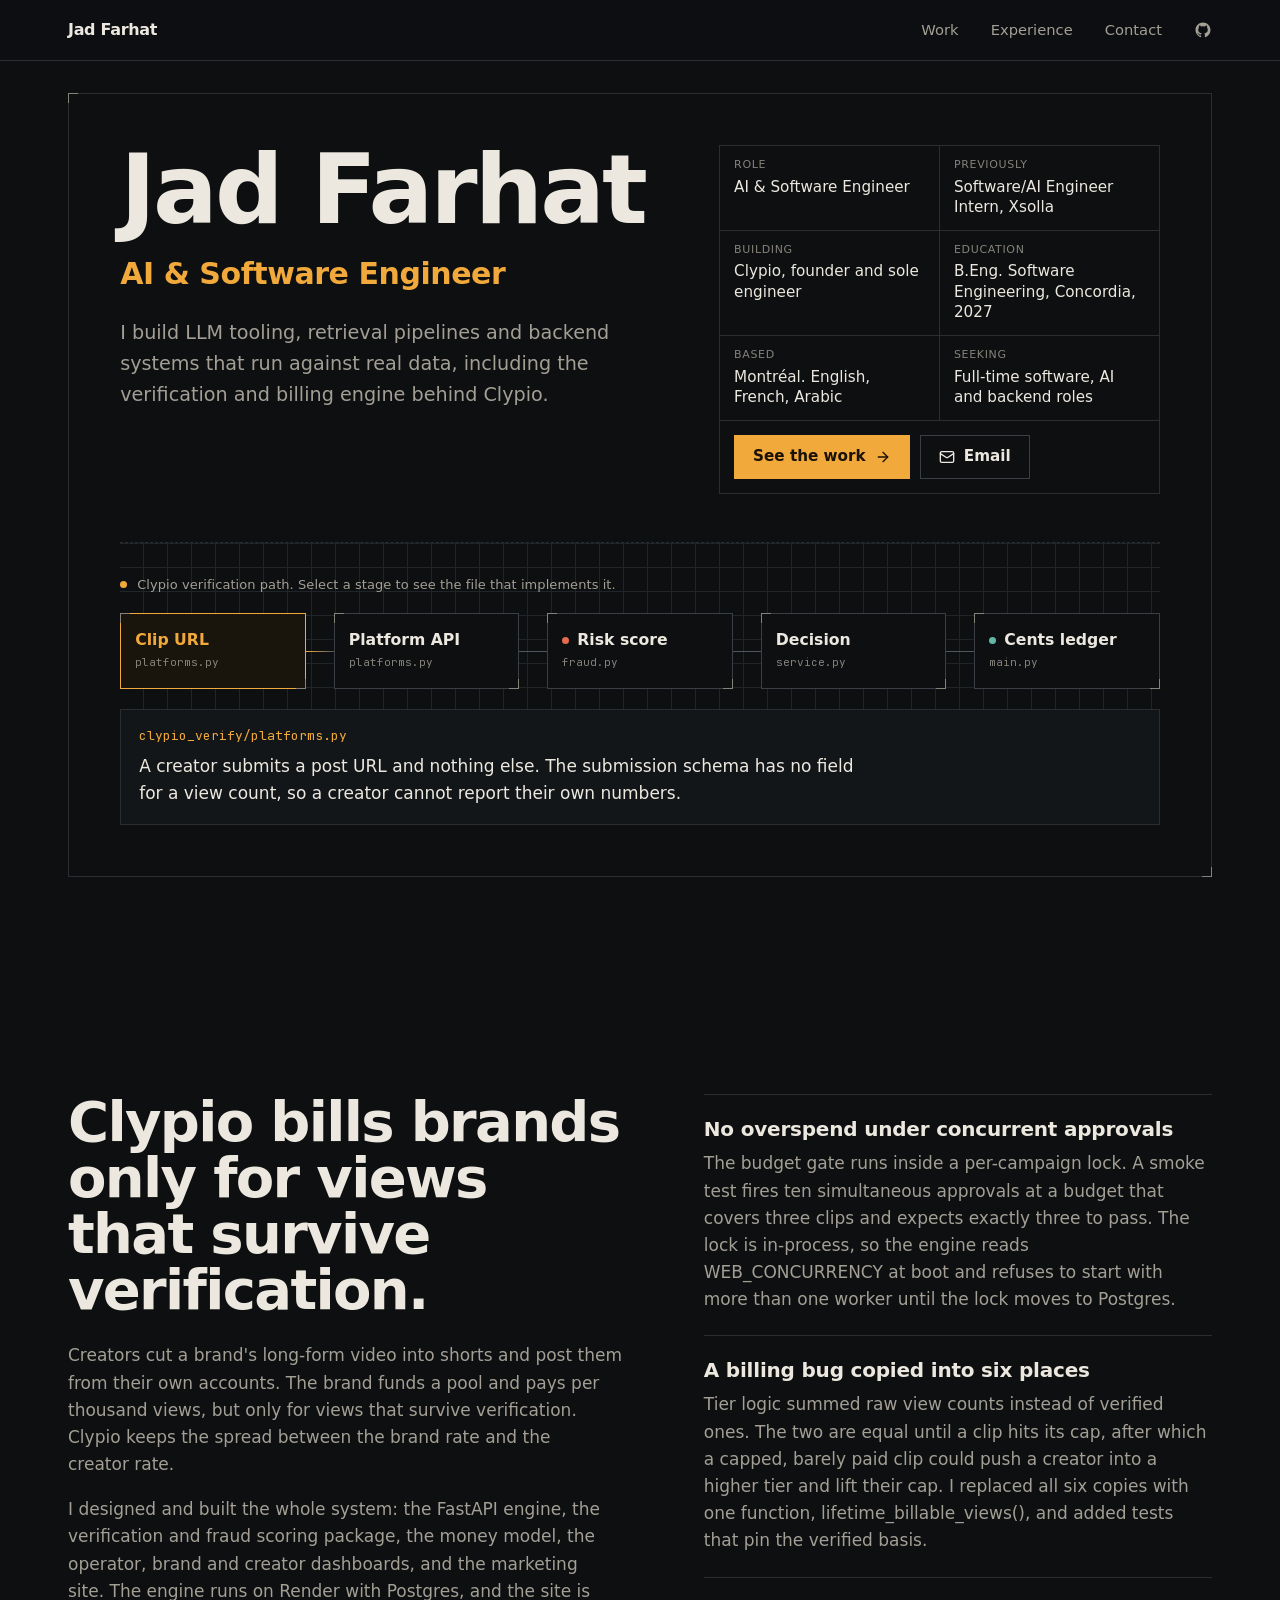
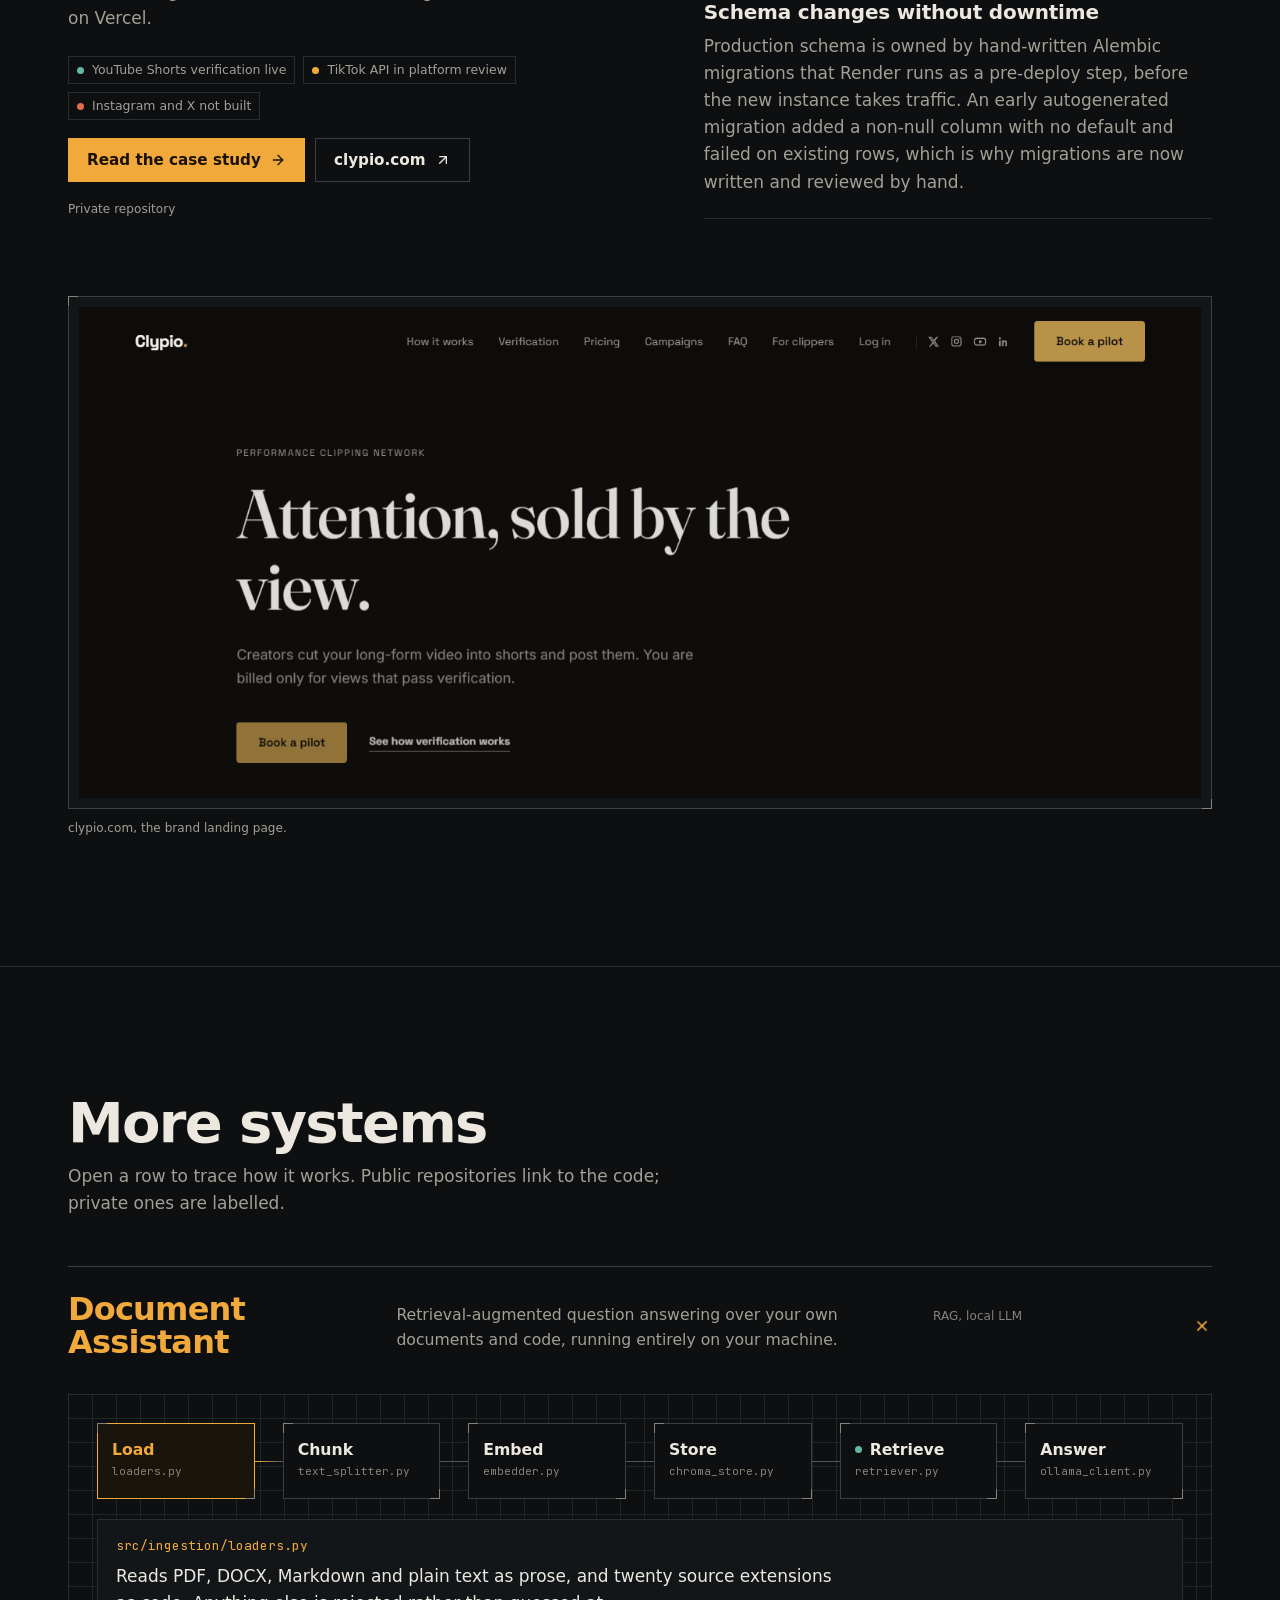
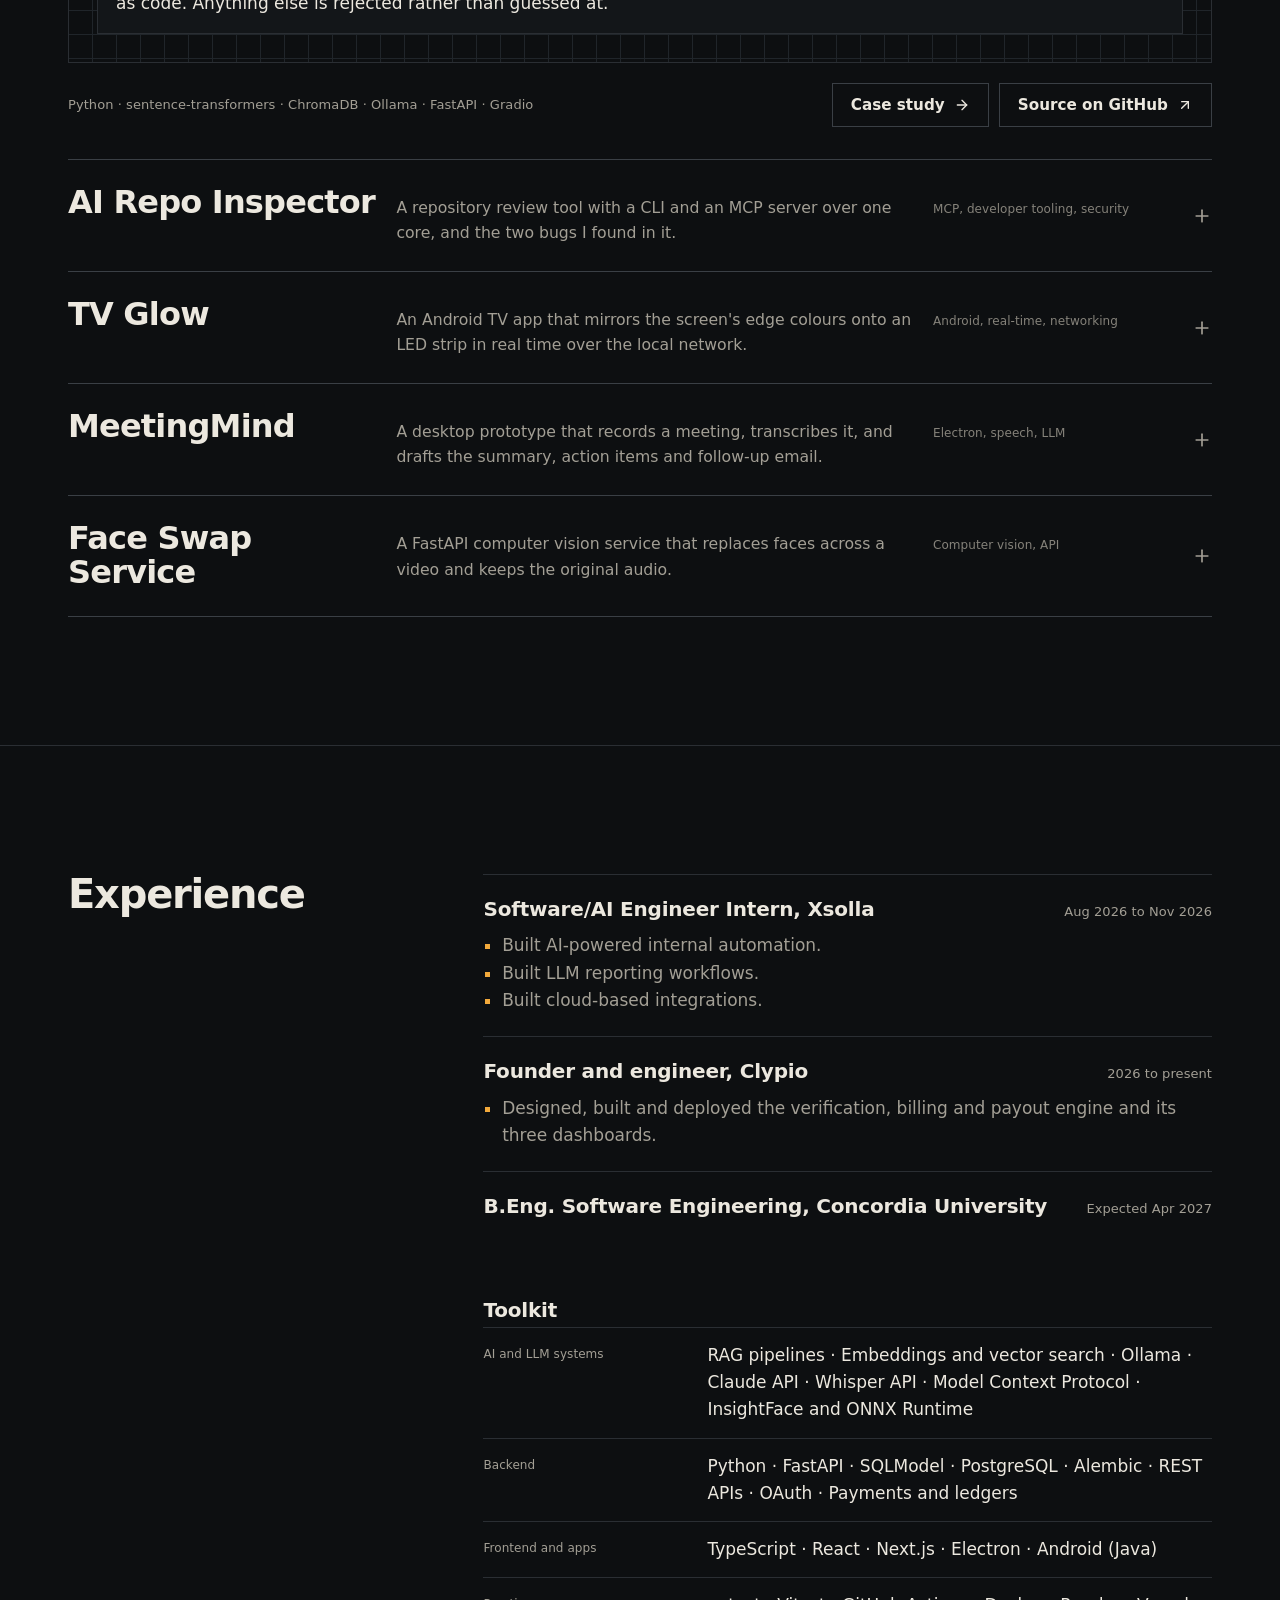
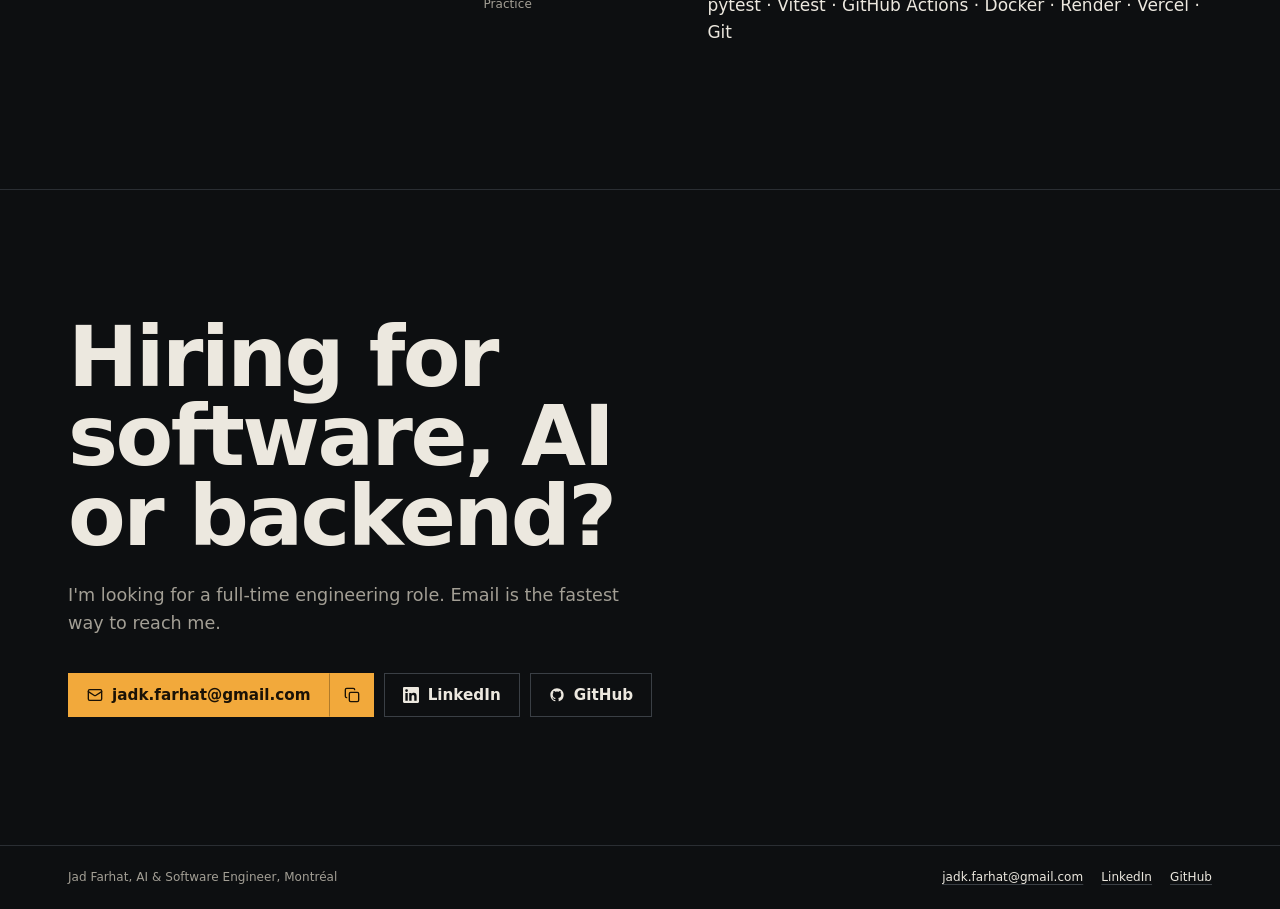
==== index.html @ 60beac33 "Redesign portfolio: verified case studies and interactive system diagrams New static Next.js export." ====
<!DOCTYPE html><html lang="en" class="archivo_8c2be2a3-module__iX1fDW__variable jetbrains_mono_dc177b0e-module__78ed6G__variable"><head><meta charSet="utf-8"/><meta name="viewport" content="width=device-width, initial-scale=1"/><link rel="preload" href="/_next/static/media/21ca8f3f56c22ca2-s.p.0fmzj955937qe.woff2" as="font" crossorigin="" type="font/woff2"/><link rel="preload" href="/_next/static/media/70bc3e132a0a741e-s.p.1409xf.ylxg8g.woff2" as="font" crossorigin="" type="font/woff2"/><link rel="stylesheet" href="/_next/static/chunks/0yrit_vutspxl.css" data-precedence="next"/><link rel="preload" as="script" fetchPriority="low" href="/_next/static/chunks/0ht900cau6_ur.js"/><script src="/_next/static/chunks/0dgq26a5_oy.a.js" async=""></script><script src="/_next/static/chunks/0n~dq4kpx9xxx.js" async=""></script><script src="/_next/static/chunks/0174xh3wfsjm1.js" async=""></script><script src="/_next/static/chunks/turbopack-01map0okh_ooy.js" async=""></script><script src="/_next/static/chunks/0c_.wlt3mmxy1.js" async=""></script><script src="/_next/static/chunks/0d3shmwh5_nmn.js" async=""></script><script src="/_next/static/chunks/16et.60ni8s04.js" async=""></script><script src="/_next/static/chunks/0j84r0bd9mn~x.js" async=""></script><meta name="next-size-adjust" content=""/><meta name="theme-color" content="#0d0f11"/><title>Jad Farhat, AI &amp; Software Engineer</title><meta name="description" content="Jad Farhat, AI &amp; Software Engineer in Montréal. Builds LLM tooling, retrieval pipelines and backend systems, including the verification and billing engine behind Clypio."/><meta property="og:title" content="Jad Farhat, AI &amp; Software Engineer"/><meta property="og:description" content="Jad Farhat, AI &amp; Software Engineer in Montréal. Builds LLM tooling, retrieval pipelines and backend systems, including the verification and billing engine behind Clypio."/><meta property="og:url" content="https://j4dgpt.github.io/"/><meta property="og:type" content="website"/><meta name="twitter:card" content="summary"/><meta name="twitter:title" content="Jad Farhat, AI &amp; Software Engineer"/><meta name="twitter:description" content="Jad Farhat, AI &amp; Software Engineer in Montréal. Builds LLM tooling, retrieval pipelines and backend systems, including the verification and billing engine behind Clypio."/><link rel="icon" href="/icon.svg?icon.04745zr6qy-91.svg" sizes="any" type="image/svg+xml"/><script src="/_next/static/chunks/03~yq9q893hmn.js" noModule=""></script></head><body><div hidden=""><!--$--><!--/$--></div><header class="nav"><div class="wrap nav-inner"><a class="nav-mark" href="/">Jad Farhat</a><nav aria-label="Primary"><ul class="nav-links"><li><a href="/#work">Work</a></li><li><a href="/#experience">Experience</a></li><li><a href="/#contact">Contact</a></li><li><a href="https://github.com/J4dGPT" target="_blank" rel="noopener noreferrer" aria-label="GitHub profile"><svg width="18" height="18" viewBox="0 0 24 24" fill="currentColor"><path d="M12 2C6.477 2 2 6.484 2 12.017c0 4.425 2.865 8.18 6.839 9.504.5.092.682-.217.682-.483 0-.237-.008-.868-.013-1.703-2.782.605-3.369-1.343-3.369-1.343-.454-1.158-1.11-1.466-1.11-1.466-.908-.62.069-.608.069-.608 1.003.07 1.531 1.032 1.531 1.032.892 1.53 2.341 1.088 2.91.832.092-.647.35-1.088.636-1.338-2.22-.253-4.555-1.113-4.555-4.951 0-1.093.39-1.988 1.029-2.688-.103-.253-.446-1.272.098-2.65 0 0 .84-.27 2.75 1.026A9.564 9.564 0 0 1 12 6.844a9.59 9.59 0 0 1 2.504.337c1.909-1.296 2.747-1.027 2.747-1.027.546 1.379.202 2.398.1 2.651.64.7 1.028 1.595 1.028 2.688 0 3.848-2.339 4.695-4.566 4.943.359.309.678.92.678 1.855 0 1.338-.012 2.419-.012 2.747 0 .268.18.58.688.482A10.019 10.019 0 0 0 22 12.017C22 6.484 17.522 2 12 2Z"></path></svg></a></li></ul></nav></div></header><main><section class="hero" aria-labelledby="hero-title"><div class="wrap"><div class="sheet ticks"><div class="hero-head"><h1 id="hero-title" class="display hero-name">Jad Farhat</h1><p class="hero-role">AI &amp; Software Engineer</p><p class="hero-lede pretty">I build LLM tooling, retrieval pipelines and backend systems that run against real data, including the verification and billing engine behind Clypio.</p></div><dl class="title-block"><div class="tb-cell"><dt class="meta">Role</dt><dd>AI &amp; Software Engineer</dd></div><div class="tb-cell"><dt class="meta">Previously</dt><dd>Software/AI Engineer Intern, Xsolla</dd></div><div class="tb-cell"><dt class="meta">Building</dt><dd>Clypio, founder and sole engineer</dd></div><div class="tb-cell"><dt class="meta">Education</dt><dd>B.Eng. Software Engineering, Concordia, 2027</dd></div><div class="tb-cell"><dt class="meta">Based</dt><dd>Montréal. English, French, Arabic</dd></div><div class="tb-cell"><dt class="meta">Seeking</dt><dd>Full-time software, AI and backend roles</dd></div><div class="tb-actions"><a href="#work" class="btn btn-primary">See the work <svg xmlns="http://www.w3.org/2000/svg" width="16" height="16" viewBox="0 0 24 24" fill="none" stroke="currentColor" stroke-width="2" stroke-linecap="round" stroke-linejoin="round" class="lucide lucide-arrow-right" aria-hidden="true"><path d="M5 12h14"></path><path d="m12 5 7 7-7 7"></path></svg></a><a href="mailto:jadk.farhat@gmail.com" class="btn"><svg xmlns="http://www.w3.org/2000/svg" width="16" height="16" viewBox="0 0 24 24" fill="none" stroke="currentColor" stroke-width="2" stroke-linecap="round" stroke-linejoin="round" class="lucide lucide-mail" aria-hidden="true"><path d="m22 7-8.991 5.727a2 2 0 0 1-2.009 0L2 7"></path><rect x="2" y="4" width="20" height="16" rx="2"></rect></svg> Email</a></div></dl><div class="hero-trace trace-plate grid-paper"><p class="trace-title meta"><span class="dot" aria-hidden="true"></span> Clypio verification path. Select a stage to see the file that implements it.</p><figure class="trace" aria-label="Clypio verification pipeline" style="margin:0"><ol class="trace-list" style="--n:5"><li class="trace-item" data-lit="false" data-active="true"><button type="button" class="node ticks" aria-pressed="true" aria-controls="_R_b6avb_" title="clypio_verify/platforms.py"><span class="node-label">Clip URL</span><span class="node-file">platforms.py</span></button><span class="wire" aria-hidden="true" style="--i:0"><span class="packet" style="animation-delay:0s"></span></span></li><li class="trace-item" data-lit="false" data-active="false"><button type="button" class="node ticks" aria-pressed="false" aria-controls="_R_b6avb_" title="clypio_verify/platforms.py"><span class="node-label">Platform API</span><span class="node-file">platforms.py</span></button><span class="wire" aria-hidden="true" style="--i:1"><span class="packet" style="animation-delay:0.37s"></span></span></li><li class="trace-item" data-lit="false" data-active="false"><button type="button" class="node ticks" aria-pressed="false" aria-controls="_R_b6avb_" title="clypio_verify/fraud.py"><span class="node-label"><span class="dot" data-tone="flagged" aria-hidden="true"></span>Risk score</span><span class="node-file">fraud.py</span></button><span class="wire" aria-hidden="true" style="--i:2"><span class="packet" style="animation-delay:0.74s"></span><span class="packet packet-void" data-tone="flagged" style="animation-delay:1.2s"></span></span></li><li class="trace-item" data-lit="false" data-active="false"><button type="button" class="node ticks" aria-pressed="false" aria-controls="_R_b6avb_" title="clypio_verify/service.py"><span class="node-label">Decision</span><span class="node-file">service.py</span></button><span class="wire" aria-hidden="true" style="--i:3"><span class="packet" style="animation-delay:1.1099999999999999s"></span></span></li><li class="trace-item" data-lit="false" data-active="false"><button type="button" class="node ticks" aria-pressed="false" aria-controls="_R_b6avb_" title="main.py"><span class="node-label"><span class="dot" data-tone="verified" aria-hidden="true"></span>Cents ledger</span><span class="node-file">main.py</span></button><span class="wire" aria-hidden="true" style="--i:4"><span class="packet" style="animation-delay:1.48s"></span></span></li></ol><figcaption id="_R_b6avb_" class="caption" aria-live="off"><span class="caption-file">clypio_verify/platforms.py</span><p class="pretty">A creator submits a post URL and nothing else. The submission schema has no field for a view count, so a creator cannot report their own numbers.</p></figcaption></figure></div></div></div></section><section id="work" class="section" aria-labelledby="clypio-title"><div class="wrap"><div class="flag-grid"><div class="reveal flag-intro"><h2 id="clypio-title" class="h2 balance">Clypio bills brands only for views that survive verification.</h2><p class="body pretty">Creators cut a brand&#x27;s long-form video into shorts and post them from their own accounts. The brand funds a pool and pays per thousand views, but only for views that survive verification. Clypio keeps the spread between the brand rate and the creator rate.</p><p class="body pretty">I designed and built the whole system: the FastAPI engine, the verification and fraud scoring package, the money model, the operator, brand and creator dashboards, and the marketing site. The engine runs on Render with Postgres, and the site is on Vercel.</p><ul class="status-list" aria-label="Platform status"><li class="tag"><span class="dot" data-tone="verified" aria-hidden="true"></span>YouTube Shorts verification live</li><li class="tag"><span class="dot" data-tone="signal" aria-hidden="true"></span>TikTok API in platform review</li><li class="tag"><span class="dot" data-tone="flagged" aria-hidden="true"></span>Instagram and X not built</li></ul><div class="row-actions"><a class="btn btn-primary" href="/work/clypio/">Read the case study <svg xmlns="http://www.w3.org/2000/svg" width="16" height="16" viewBox="0 0 24 24" fill="none" stroke="currentColor" stroke-width="2" stroke-linecap="round" stroke-linejoin="round" class="lucide lucide-arrow-right" aria-hidden="true"><path d="M5 12h14"></path><path d="m12 5 7 7-7 7"></path></svg></a><a href="https://clypio.com" class="btn" target="_blank" rel="noopener noreferrer">clypio.com<!-- --> <svg xmlns="http://www.w3.org/2000/svg" width="16" height="16" viewBox="0 0 24 24" fill="none" stroke="currentColor" stroke-width="2" stroke-linecap="round" stroke-linejoin="round" class="lucide lucide-arrow-up-right" aria-hidden="true"><path d="M7 7h10v10"></path><path d="M7 17 17 7"></path></svg></a></div><p class="meta muted private-note">Private repository</p></div><div class="reveal flag-problems"><article class="problem"><h3 class="h3">No overspend under concurrent approvals</h3><p class="pretty muted">The budget gate runs inside a per-campaign lock. A smoke test fires ten simultaneous approvals at a budget that covers three clips and expects exactly three to pass. The lock is in-process, so the engine reads WEB_CONCURRENCY at boot and refuses to start with more than one worker until the lock moves to Postgres.</p></article><article class="problem"><h3 class="h3">A billing bug copied into six places</h3><p class="pretty muted">Tier logic summed raw view counts instead of verified ones. The two are equal until a clip hits its cap, after which a capped, barely paid clip could push a creator into a higher tier and lift their cap. I replaced all six copies with one function, lifetime_billable_views(), and added tests that pin the verified basis.</p></article><article class="problem"><h3 class="h3">Schema changes without downtime</h3><p class="pretty muted">Production schema is owned by hand-written Alembic migrations that Render runs as a pre-deploy step, before the new instance takes traffic. An early autogenerated migration added a non-null column with no default and failed on existing rows, which is why migrations are now written and reviewed by hand.</p></article></div></div><div class="reveal flag-shot"><figure class="shot ticks"><img src="/work/clypio/home.png" alt="Clypio landing page with the headline Attention, sold by the view, and a Book a pilot button" width="1440" height="630" loading="lazy"/></figure><figcaption class="meta muted shot-cap">clypio.com, the brand landing page.</figcaption></div></div></section><section class="section section-rule" aria-labelledby="more-title"><div class="wrap"><div class="section-head"><h2 id="more-title" class="h2">More systems</h2><p class="muted pretty">Open a row to trace how it works. Public repositories link to the code; private ones are labelled.</p></div><ul class="index"><li class="index-row" data-open="true"><h3 class="index-h"><button type="button" class="index-toggle" aria-expanded="true" aria-controls="panel-document-assistant"><span class="index-title">Document Assistant</span><span class="index-line muted">Retrieval-augmented question answering over your own documents and code, running entirely on your machine.</span><span class="index-meta meta">RAG, local LLM</span><svg xmlns="http://www.w3.org/2000/svg" width="20" height="20" viewBox="0 0 24 24" fill="none" stroke="currentColor" stroke-width="2" stroke-linecap="round" stroke-linejoin="round" class="lucide lucide-plus index-plus" aria-hidden="true"><path d="M5 12h14"></path><path d="M12 5v14"></path></svg></button></h3><div id="panel-document-assistant" style="overflow:hidden;height:auto;opacity:1"><div class="index-panel"><div class="trace-plate grid-paper"><figure class="trace" aria-label="Document Assistant pipeline" style="margin:0"><ol class="trace-list" style="--n:6"><li class="trace-item" data-lit="false" data-active="true"><button type="button" class="node ticks" aria-pressed="true" aria-controls="_R_6u6eavb_" title="src/ingestion/loaders.py"><span class="node-label">Load</span><span class="node-file">loaders.py</span></button><span class="wire" aria-hidden="true" style="--i:0"><span class="packet" style="animation-delay:0s"></span></span></li><li class="trace-item" data-lit="false" data-active="false"><button type="button" class="node ticks" aria-pressed="false" aria-controls="_R_6u6eavb_" title="src/chunking/text_splitter.py"><span class="node-label">Chunk</span><span class="node-file">text_splitter.py</span></button><span class="wire" aria-hidden="true" style="--i:1"><span class="packet" style="animation-delay:0.37s"></span></span></li><li class="trace-item" data-lit="false" data-active="false"><button type="button" class="node ticks" aria-pressed="false" aria-controls="_R_6u6eavb_" title="src/embeddings/embedder.py"><span class="node-label">Embed</span><span class="node-file">embedder.py</span></button><span class="wire" aria-hidden="true" style="--i:2"><span class="packet" style="animation-delay:0.74s"></span></span></li><li class="trace-item" data-lit="false" data-active="false"><button type="button" class="node ticks" aria-pressed="false" aria-controls="_R_6u6eavb_" title="src/vectorstore/chroma_store.py"><span class="node-label">Store</span><span class="node-file">chroma_store.py</span></button><span class="wire" aria-hidden="true" style="--i:3"><span class="packet" style="animation-delay:1.1099999999999999s"></span></span></li><li class="trace-item" data-lit="false" data-active="false"><button type="button" class="node ticks" aria-pressed="false" aria-controls="_R_6u6eavb_" title="src/retrieval/retriever.py"><span class="node-label"><span class="dot" data-tone="verified" aria-hidden="true"></span>Retrieve</span><span class="node-file">retriever.py</span></button><span class="wire" aria-hidden="true" style="--i:4"><span class="packet" style="animation-delay:1.48s"></span></span></li><li class="trace-item" data-lit="false" data-active="false"><button type="button" class="node ticks" aria-pressed="false" aria-controls="_R_6u6eavb_" title="src/llm/ollama_client.py"><span class="node-label">Answer</span><span class="node-file">ollama_client.py</span></button><span class="wire" aria-hidden="true" style="--i:5"><span class="packet" style="animation-delay:1.85s"></span></span></li></ol><figcaption id="_R_6u6eavb_" class="caption" aria-live="off"><span class="caption-file">src/ingestion/loaders.py</span><p class="pretty">Reads PDF, DOCX, Markdown and plain text as prose, and twenty source extensions as code. Anything else is rejected rather than guessed at.</p></figcaption></figure></div><div class="index-foot"><p class="meta muted">Python · sentence-transformers · ChromaDB · Ollama · FastAPI · Gradio</p><div class="row-actions"><a class="btn" href="/work/document-assistant/">Case study <svg xmlns="http://www.w3.org/2000/svg" width="16" height="16" viewBox="0 0 24 24" fill="none" stroke="currentColor" stroke-width="2" stroke-linecap="round" stroke-linejoin="round" class="lucide lucide-arrow-right" aria-hidden="true"><path d="M5 12h14"></path><path d="m12 5 7 7-7 7"></path></svg></a><a href="https://github.com/J4dGPT/document-assistant" class="btn" target="_blank" rel="noopener noreferrer">Source on GitHub <svg xmlns="http://www.w3.org/2000/svg" width="16" height="16" viewBox="0 0 24 24" fill="none" stroke="currentColor" stroke-width="2" stroke-linecap="round" stroke-linejoin="round" class="lucide lucide-arrow-up-right" aria-hidden="true"><path d="M7 7h10v10"></path><path d="M7 17 17 7"></path></svg></a></div></div></div></div></li><li class="index-row" data-open="false"><h3 class="index-h"><button type="button" class="index-toggle" aria-expanded="false" aria-controls="panel-repo-inspector"><span class="index-title">AI Repo Inspector</span><span class="index-line muted">A repository review tool with a CLI and an MCP server over one core, and the two bugs I found in it.</span><span class="index-meta meta">MCP, developer tooling, security</span><svg xmlns="http://www.w3.org/2000/svg" width="20" height="20" viewBox="0 0 24 24" fill="none" stroke="currentColor" stroke-width="2" stroke-linecap="round" stroke-linejoin="round" class="lucide lucide-plus index-plus" aria-hidden="true"><path d="M5 12h14"></path><path d="M12 5v14"></path></svg></button></h3></li><li class="index-row" data-open="false"><h3 class="index-h"><button type="button" class="index-toggle" aria-expanded="false" aria-controls="panel-tv-glow"><span class="index-title">TV Glow</span><span class="index-line muted">An Android TV app that mirrors the screen&#x27;s edge colours onto an LED strip in real time over the local network.</span><span class="index-meta meta">Android, real-time, networking</span><svg xmlns="http://www.w3.org/2000/svg" width="20" height="20" viewBox="0 0 24 24" fill="none" stroke="currentColor" stroke-width="2" stroke-linecap="round" stroke-linejoin="round" class="lucide lucide-plus index-plus" aria-hidden="true"><path d="M5 12h14"></path><path d="M12 5v14"></path></svg></button></h3></li><li class="index-row" data-open="false"><h3 class="index-h"><button type="button" class="index-toggle" aria-expanded="false" aria-controls="panel-meetingmind"><span class="index-title">MeetingMind</span><span class="index-line muted">A desktop prototype that records a meeting, transcribes it, and drafts the summary, action items and follow-up email.</span><span class="index-meta meta">Electron, speech, LLM</span><svg xmlns="http://www.w3.org/2000/svg" width="20" height="20" viewBox="0 0 24 24" fill="none" stroke="currentColor" stroke-width="2" stroke-linecap="round" stroke-linejoin="round" class="lucide lucide-plus index-plus" aria-hidden="true"><path d="M5 12h14"></path><path d="M12 5v14"></path></svg></button></h3></li><li class="index-row" data-open="false"><h3 class="index-h"><button type="button" class="index-toggle" aria-expanded="false" aria-controls="panel-face-swap"><span class="index-title">Face Swap Service</span><span class="index-line muted">A FastAPI computer vision service that replaces faces across a video and keeps the original audio.</span><span class="index-meta meta">Computer vision, API</span><svg xmlns="http://www.w3.org/2000/svg" width="20" height="20" viewBox="0 0 24 24" fill="none" stroke="currentColor" stroke-width="2" stroke-linecap="round" stroke-linejoin="round" class="lucide lucide-plus index-plus" aria-hidden="true"><path d="M5 12h14"></path><path d="M12 5v14"></path></svg></button></h3></li></ul></div></section><section id="experience" class="section section-rule" aria-labelledby="exp-title"><div class="wrap split"><h2 id="exp-title" class="h2">Experience</h2><div><ol class="exp-list"><li class="exp"><div class="exp-head"><h3 class="h3">Software/AI Engineer Intern<!-- -->, <!-- -->Xsolla</h3><span class="meta muted">Aug 2026 to Nov 2026</span></div><ul class="exp-points"><li>Built AI-powered internal automation.</li><li>Built LLM reporting workflows.</li><li>Built cloud-based integrations.</li></ul></li><li class="exp"><div class="exp-head"><h3 class="h3">Founder and engineer<!-- -->, <!-- -->Clypio</h3><span class="meta muted">2026 to present</span></div><ul class="exp-points"><li>Designed, built and deployed the verification, billing and payout engine and its three dashboards.</li></ul></li><li class="exp"><div class="exp-head"><h3 class="h3">B.Eng. Software Engineering, Concordia University</h3><span class="meta muted">Expected Apr 2027</span></div></li></ol><h3 class="h3 toolkit-title">Toolkit</h3><dl class="toolkit"><div class="tk-row"><dt class="meta muted">AI and LLM systems</dt><dd>RAG pipelines · Embeddings and vector search · Ollama · Claude API · Whisper API · Model Context Protocol · InsightFace and ONNX Runtime</dd></div><div class="tk-row"><dt class="meta muted">Backend</dt><dd>Python · FastAPI · SQLModel · PostgreSQL · Alembic · REST APIs · OAuth · Payments and ledgers</dd></div><div class="tk-row"><dt class="meta muted">Frontend and apps</dt><dd>TypeScript · React · Next.js · Electron · Android (Java)</dd></div><div class="tk-row"><dt class="meta muted">Practice</dt><dd>pytest · Vitest · GitHub Actions · Docker · Render · Vercel · Git</dd></div></dl></div></div></section><section id="contact" class="section section-rule contact" aria-labelledby="contact-title"><div class="wrap"><h2 id="contact-title" class="display contact-title balance">Hiring for software, AI or backend?</h2><p class="muted pretty contact-lede">I&#x27;m looking for a full-time engineering role. Email is the fastest way to reach me.</p><div class="contact-actions"><div class="copy-email"><a href="mailto:jadk.farhat@gmail.com" class="btn btn-primary"><svg xmlns="http://www.w3.org/2000/svg" width="16" height="16" viewBox="0 0 24 24" fill="none" stroke="currentColor" stroke-width="2" stroke-linecap="round" stroke-linejoin="round" class="lucide lucide-mail" aria-hidden="true"><path d="m22 7-8.991 5.727a2 2 0 0 1-2.009 0L2 7"></path><rect x="2" y="4" width="20" height="16" rx="2"></rect></svg> <!-- -->jadk.farhat@gmail.com</a><button type="button" class="btn btn-icon" aria-label="Copy email address"><svg xmlns="http://www.w3.org/2000/svg" width="16" height="16" viewBox="0 0 24 24" fill="none" stroke="currentColor" stroke-width="2" stroke-linecap="round" stroke-linejoin="round" class="lucide lucide-copy" aria-hidden="true"><rect width="14" height="14" x="8" y="8" rx="2" ry="2"></rect><path d="M4 16c-1.1 0-2-.9-2-2V4c0-1.1.9-2 2-2h10c1.1 0 2 .9 2 2"></path></svg></button><span class="sr-only" aria-live="polite"></span></div><a class="btn" href="https://www.linkedin.com/in/jafarhat/" target="_blank" rel="noopener noreferrer"><svg width="16" height="16" viewBox="0 0 24 24" fill="currentColor"><path d="M20.447 20.452h-3.554v-5.569c0-1.328-.027-3.037-1.852-3.037-1.853 0-2.136 1.445-2.136 2.939v5.667H9.351V9h3.414v1.561h.046c.477-.9 1.637-1.85 3.37-1.85 3.601 0 4.267 2.37 4.267 5.455v6.286zM5.337 7.433a2.062 2.062 0 0 1-2.063-2.065 2.064 2.064 0 1 1 2.063 2.065zm1.782 13.019H3.555V9h3.564v11.452zM22.225 0H1.771C.792 0 0 .774 0 1.729v20.542C0 23.227.792 24 1.771 24h20.451C23.2 24 24 23.227 24 22.271V1.729C24 .774 23.2 0 22.222 0h.003z"></path></svg> LinkedIn</a><a class="btn" href="https://github.com/J4dGPT" target="_blank" rel="noopener noreferrer"><svg width="16" height="16" viewBox="0 0 24 24" fill="currentColor"><path d="M12 2C6.477 2 2 6.484 2 12.017c0 4.425 2.865 8.18 6.839 9.504.5.092.682-.217.682-.483 0-.237-.008-.868-.013-1.703-2.782.605-3.369-1.343-3.369-1.343-.454-1.158-1.11-1.466-1.11-1.466-.908-.62.069-.608.069-.608 1.003.07 1.531 1.032 1.531 1.032.892 1.53 2.341 1.088 2.91.832.092-.647.35-1.088.636-1.338-2.22-.253-4.555-1.113-4.555-4.951 0-1.093.39-1.988 1.029-2.688-.103-.253-.446-1.272.098-2.65 0 0 .84-.27 2.75 1.026A9.564 9.564 0 0 1 12 6.844a9.59 9.59 0 0 1 2.504.337c1.909-1.296 2.747-1.027 2.747-1.027.546 1.379.202 2.398.1 2.651.64.7 1.028 1.595 1.028 2.688 0 3.848-2.339 4.695-4.566 4.943.359.309.678.92.678 1.855 0 1.338-.012 2.419-.012 2.747 0 .268.18.58.688.482A10.019 10.019 0 0 0 22 12.017C22 6.484 17.522 2 12 2Z"></path></svg> GitHub</a></div></div></section></main><footer class="footer"><div class="wrap footer-inner meta muted"><span>Jad Farhat, AI &amp; Software Engineer, Montréal</span><span class="footer-links"><a class="link" href="mailto:jadk.farhat@gmail.com">jadk.farhat@gmail.com</a><a class="link" href="https://www.linkedin.com/in/jafarhat/" target="_blank" rel="noopener noreferrer">LinkedIn</a><a class="link" href="https://github.com/J4dGPT" target="_blank" rel="noopener noreferrer">GitHub</a></span></div></footer><!--$--><!--/$--><script src="/_next/static/chunks/0ht900cau6_ur.js" id="_R_" async=""></script><script>(self.__next_f=self.__next_f||[]).push([0])</script><script>self.__next_f.push([1,"1:\"$Sreact.fragment\"\n2:I[63209,[\"/_next/static/chunks/0c_.wlt3mmxy1.js\",\"/_next/static/chunks/0d3shmwh5_nmn.js\"],\"MotionConfig\"]\n3:I[39756,[\"/_next/static/chunks/0c_.wlt3mmxy1.js\",\"/_next/static/chunks/0d3shmwh5_nmn.js\"],\"default\"]\n4:I[37457,[\"/_next/static/chunks/0c_.wlt3mmxy1.js\",\"/_next/static/chunks/0d3shmwh5_nmn.js\"],\"default\"]\n5:I[22016,[\"/_next/static/chunks/0c_.wlt3mmxy1.js\",\"/_next/static/chunks/0d3shmwh5_nmn.js\",\"/_next/static/chunks/16et.60ni8s04.js\",\"/_next/static/chunks/0j84r0bd9mn~x.js\"],\"\"]\n17:I[68027,[\"/_next/static/chunks/0c_.wlt3mmxy1.js\",\"/_next/static/chunks/0d3shmwh5_nmn.js\"],\"default\",1]\n:HL[\"/_next/static/chunks/0yrit_vutspxl.css\",\"style\"]\n:HL[\"/_next/static/media/21ca8f3f56c22ca2-s.p.0fmzj955937qe.woff2\",\"font\",{\"crossOrigin\":\"\",\"type\":\"font/woff2\"}]\n:HL[\"/_next/static/media/70bc3e132a0a741e-s.p.1409xf.ylxg8g.woff2\",\"font\",{\"crossOrigin\":\"\",\"type\":\"font/woff2\"}]\n"])</script><script>self.__next_f.push([1,"0:{\"P\":null,\"c\":[\"\",\"\"],\"q\":\"\",\"i\":false,\"f\":[[[\"\",{\"children\":[\"__PAGE__\",{}]},\"$undefined\",\"$undefined\",16],[[\"$\",\"$1\",\"c\",{\"children\":[[[\"$\",\"link\",\"0\",{\"rel\":\"stylesheet\",\"href\":\"/_next/static/chunks/0yrit_vutspxl.css\",\"precedence\":\"next\",\"crossOrigin\":\"$undefined\",\"nonce\":\"$undefined\"}],[\"$\",\"script\",\"script-0\",{\"src\":\"/_next/static/chunks/0c_.wlt3mmxy1.js\",\"async\":true,\"nonce\":\"$undefined\"}],[\"$\",\"script\",\"script-1\",{\"src\":\"/_next/static/chunks/0d3shmwh5_nmn.js\",\"async\":true,\"nonce\":\"$undefined\"}]],[\"$\",\"html\",null,{\"lang\":\"en\",\"className\":\"archivo_8c2be2a3-module__iX1fDW__variable jetbrains_mono_dc177b0e-module__78ed6G__variable\",\"children\":[\"$\",\"body\",null,{\"children\":[\"$\",\"$L2\",null,{\"reducedMotion\":\"user\",\"children\":[\"$\",\"$L3\",null,{\"parallelRouterKey\":\"children\",\"error\":\"$undefined\",\"errorStyles\":\"$undefined\",\"errorScripts\":\"$undefined\",\"template\":[\"$\",\"$L4\",null,{}],\"templateStyles\":\"$undefined\",\"templateScripts\":\"$undefined\",\"notFound\":[[[\"$\",\"title\",null,{\"children\":\"404: This page could not be found.\"}],[\"$\",\"div\",null,{\"style\":{\"fontFamily\":\"system-ui,\\\"Segoe UI\\\",Roboto,Helvetica,Arial,sans-serif,\\\"Apple Color Emoji\\\",\\\"Segoe UI Emoji\\\"\",\"height\":\"100vh\",\"textAlign\":\"center\",\"display\":\"flex\",\"flexDirection\":\"column\",\"alignItems\":\"center\",\"justifyContent\":\"center\"},\"children\":[\"$\",\"div\",null,{\"children\":[[\"$\",\"style\",null,{\"dangerouslySetInnerHTML\":{\"__html\":\"body{color:#000;background:#fff;margin:0}.next-error-h1{border-right:1px solid rgba(0,0,0,.3)}@media (prefers-color-scheme:dark){body{color:#fff;background:#000}.next-error-h1{border-right:1px solid rgba(255,255,255,.3)}}\"}}],[\"$\",\"h1\",null,{\"className\":\"next-error-h1\",\"style\":{\"display\":\"inline-block\",\"margin\":\"0 20px 0 0\",\"padding\":\"0 23px 0 0\",\"fontSize\":24,\"fontWeight\":500,\"verticalAlign\":\"top\",\"lineHeight\":\"49px\"},\"children\":404}],[\"$\",\"div\",null,{\"style\":{\"display\":\"inline-block\"},\"children\":[\"$\",\"h2\",null,{\"style\":{\"fontSize\":14,\"fontWeight\":400,\"lineHeight\":\"49px\",\"margin\":0},\"children\":\"This page could not be found.\"}]}]]}]}]],[]],\"forbidden\":\"$undefined\",\"unauthorized\":\"$undefined\"}]}]}]}]]}],{\"children\":[[\"$\",\"$1\",\"c\",{\"children\":[[[\"$\",\"header\",null,{\"className\":\"nav\",\"children\":[\"$\",\"div\",null,{\"className\":\"wrap nav-inner\",\"children\":[[\"$\",\"$L5\",null,{\"href\":\"/\",\"className\":\"nav-mark\",\"children\":\"Jad Farhat\"}],[\"$\",\"nav\",null,{\"aria-label\":\"Primary\",\"children\":[\"$\",\"ul\",null,{\"className\":\"nav-links\",\"children\":[[\"$\",\"li\",null,{\"children\":[\"$\",\"$L5\",null,{\"href\":\"/#work\",\"children\":\"Work\"}]}],[\"$\",\"li\",null,{\"children\":[\"$\",\"$L5\",null,{\"href\":\"/#experience\",\"children\":\"Experience\"}]}],[\"$\",\"li\",null,{\"children\":[\"$\",\"$L5\",null,{\"href\":\"/#contact\",\"children\":\"Contact\"}]}],[\"$\",\"li\",null,{\"children\":[\"$\",\"a\",null,{\"href\":\"https://github.com/J4dGPT\",\"target\":\"_blank\",\"rel\":\"noopener noreferrer\",\"aria-label\":\"GitHub profile\",\"children\":[\"$\",\"svg\",null,{\"width\":18,\"height\":18,\"viewBox\":\"0 0 24 24\",\"fill\":\"currentColor\",\"children\":[\"$\",\"path\",null,{\"d\":\"M12 2C6.477 2 2 6.484 2 12.017c0 4.425 2.865 8.18 6.839 9.504.5.092.682-.217.682-.483 0-.237-.008-.868-.013-1.703-2.782.605-3.369-1.343-3.369-1.343-.454-1.158-1.11-1.466-1.11-1.466-.908-.62.069-.608.069-.608 1.003.07 1.531 1.032 1.531 1.032.892 1.53 2.341 1.088 2.91.832.092-.647.35-1.088.636-1.338-2.22-.253-4.555-1.113-4.555-4.951 0-1.093.39-1.988 1.029-2.688-.103-.253-.446-1.272.098-2.65 0 0 .84-.27 2.75 1.026A9.564 9.564 0 0 1 12 6.844a9.59 9.59 0 0 1 2.504.337c1.909-1.296 2.747-1.027 2.747-1.027.546 1.379.202 2.398.1 2.651.64.7 1.028 1.595 1.028 2.688 0 3.848-2.339 4.695-4.566 4.943.359.309.678.92.678 1.855 0 1.338-.012 2.419-.012 2.747 0 .268.18.58.688.482A10.019 10.019 0 0 0 22 12.017C22 6.484 17.522 2 12 2Z\"}]}]}]}]]}]}]]}]}],[\"$\",\"main\",null,{\"children\":[[\"$\",\"section\",null,{\"className\":\"hero\",\"aria-labelledby\":\"hero-title\",\"children\":[\"$\",\"div\",null,{\"className\":\"wrap\",\"children\":[\"$\",\"div\",null,{\"className\":\"sheet ticks\",\"children\":[[\"$\",\"div\",null,{\"className\":\"hero-head\",\"children\":[[\"$\",\"h1\",null,{\"id\":\"hero-title\",\"className\":\"display hero-name\",\"children\":\"Jad Farhat\"}],[\"$\",\"p\",null,{\"className\":\"hero-role\",\"children\":\"AI \u0026 Software Engineer\"}],[\"$\",\"p\",null,{\"className\":\"hero-lede pretty\",\"children\":\"I build LLM tooling, retrieval pipelines and backend systems that run against real data, including the verification and billing engine behind Clypio.\"}]]}],[\"$\",\"dl\",null,{\"className\":\"title-block\",\"children\":[[[\"$\",\"div\",\"Role\",{\"className\":\"tb-cell\",\"children\":[[\"$\",\"dt\",null,{\"className\":\"meta\",\"children\":\"Role\"}],\"$L6\"]}],\"$L7\",\"$L8\",\"$L9\",\"$La\",\"$Lb\"],\"$Lc\"]}],\"$Ld\"]}]}]}],\"$Le\",\"$Lf\",\"$L10\",\"$L11\"]}],\"$L12\"],[\"$L13\",\"$L14\"],\"$L15\"]}],{},null,false,null]},null,false,null],\"$L16\",false]],\"m\":\"$undefined\",\"G\":[\"$17\",[\"$L18\"]],\"S\":true,\"h\":null,\"s\":\"$undefined\",\"l\":\"$undefined\",\"p\":\"$undefined\",\"d\":\"$undefined\",\"b\":\"GPe_cEL94_BExfJypt53a\"}\n"])</script><script>self.__next_f.push([1,"19:I[5014,[\"/_next/static/chunks/0c_.wlt3mmxy1.js\",\"/_next/static/chunks/0d3shmwh5_nmn.js\",\"/_next/static/chunks/16et.60ni8s04.js\",\"/_next/static/chunks/0j84r0bd9mn~x.js\"],\"default\"]\n1a:I[4897,[\"/_next/static/chunks/0c_.wlt3mmxy1.js\",\"/_next/static/chunks/0d3shmwh5_nmn.js\",\"/_next/static/chunks/16et.60ni8s04.js\",\"/_next/static/chunks/0j84r0bd9mn~x.js\"],\"default\"]\n1c:I[26117,[\"/_next/static/chunks/0c_.wlt3mmxy1.js\",\"/_next/static/chunks/0d3shmwh5_nmn.js\",\"/_next/static/chunks/16et.60ni8s04.js\",\"/_next/static/chunks/0j84r0bd9mn~x.js\"],\"default\"]\n1d:I[52020,[\"/_next/static/chunks/0c_.wlt3mmxy1.js\",\"/_next/static/chunks/0d3shmwh5_nmn.js\",\"/_next/static/chunks/16et.60ni8s04.js\",\"/_next/static/chunks/0j84r0bd9mn~x.js\"],\"default\"]\n1e:I[97367,[\"/_next/static/chunks/0c_.wlt3mmxy1.js\",\"/_next/static/chunks/0d3shmwh5_nmn.js\"],\"OutletBoundary\"]\n1f:\"$Sreact.suspense\"\n21:I[97367,[\"/_next/static/chunks/0c_.wlt3mmxy1.js\",\"/_next/static/chunks/0d3shmwh5_nmn.js\"],\"ViewportBoundary\"]\n23:I[97367,[\"/_next/static/chunks/0c_.wlt3mmxy1.js\",\"/_next/static/chunks/0d3shmwh5_nmn.js\"],\"MetadataBoundary\"]\n6:[\"$\",\"dd\",null,{\"children\":\"AI \u0026 Software Engineer\"}]\n7:[\"$\",\"div\",\"Previously\",{\"className\":\"tb-cell\",\"children\":[[\"$\",\"dt\",null,{\"className\":\"meta\",\"children\":\"Previously\"}],[\"$\",\"dd\",null,{\"children\":\"Software/AI Engineer Intern, Xsolla\"}]]}]\n8:[\"$\",\"div\",\"Building\",{\"className\":\"tb-cell\",\"children\":[[\"$\",\"dt\",null,{\"className\":\"meta\",\"children\":\"Building\"}],[\"$\",\"dd\",null,{\"children\":\"Clypio, founder and sole engineer\"}]]}]\n9:[\"$\",\"div\",\"Education\",{\"className\":\"tb-cell\",\"children\":[[\"$\",\"dt\",null,{\"className\":\"meta\",\"children\":\"Education\"}],[\"$\",\"dd\",null,{\"children\":\"B.Eng. Software Engineering, Concordia, 2027\"}]]}]\na:[\"$\",\"div\",\"Based\",{\"className\":\"tb-cell\",\"children\":[[\"$\",\"dt\",null,{\"className\":\"meta\",\"children\":\"Based\"}],[\"$\",\"dd\",null,{\"children\":\"Montréal. English, French, Arabic\"}]]}]\nb:[\"$\",\"div\",\"Seeking\",{\"className\":\"tb-cell\",\"children\":[[\"$\",\"dt\",null,{\"className\":\"meta\",\"children\":\"Seeking\"}],[\"$\",\"dd\",null,{\"children\":\"Full-time software, AI and backend roles\"}]]}]\nc:[\"$\",\"div\",null,{\"className\":\"tb-actions\",\"children\":[[\"$\",\"a\",null,{\"href\":\"#work\",\"className\":\"btn btn-primary\",\"children\":[\"See the work \",[\"$\",\"$L19\",null,{\"ref\":\"$undefined\",\"iconNode\":[[\"path\",{\"d\":\"M5 12h14\",\"key\":\"1ays0h\"}],[\"path\",{\"d\":\"m12 5 7 7-7 7\",\"key\":\"xquz4c\"}]],\"className\":\"lucide-arrow-right\",\"size\":16,\"aria-hidden\":true}]]}],[\"$\",\"a\",null,{\"href\":\"mailto:jadk.farhat@gmail.com\",\"className\":\"btn\",\"children\":[[\"$\",\"$L19\",null,{\"ref\":\"$undefined\",\"iconNode\":[[\"path\",{\"d\":\"m22 7-8.991 5.727a2 2 0 0 1-2.009 0L2 7\",\"key\":\"132q7q\"}],[\"rect\",{\"x\":\"2\",\"y\":\"4\",\"width\":\"20\",\"height\":\"16\",\"rx\":\"2\",\"key\":\"izxlao\"}]],\"className\":\"lucide-mail\",\"size\":16,\"aria-hidden\":true}],\" Email\"]}]]}]\n"])</script><script>self.__next_f.push([1,"d:[\"$\",\"div\",null,{\"className\":\"hero-trace trace-plate grid-paper\",\"children\":[[\"$\",\"p\",null,{\"className\":\"trace-title meta\",\"children\":[[\"$\",\"span\",null,{\"className\":\"dot\",\"aria-hidden\":true}],\" Clypio verification path. Select a stage to see the file that implements it.\"]}],[\"$\",\"$L1a\",null,{\"stages\":[{\"id\":\"submit\",\"label\":\"Clip URL\",\"file\":\"clypio_verify/platforms.py\",\"detail\":\"A creator submits a post URL and nothing else. The submission schema has no field for a view count, so a creator cannot report their own numbers.\"},{\"id\":\"fetch\",\"label\":\"Platform API\",\"file\":\"clypio_verify/platforms.py\",\"detail\":\"Per-platform adapters pull views, likes, comments and post time. YouTube Data API verification is live. TikTok's API is in platform review, so TikTok clips fall back to an operator-verified count backed by evidence.\"},{\"id\":\"score\",\"label\":\"Risk score\",\"file\":\"clypio_verify/fraud.py\",\"detail\":\"Independent signals, such as low engagement, extreme view velocity and view-to-follower anomalies, each add points to a 0 to 100 risk score with a named flag a brand can read.\",\"tone\":\"flagged\"},{\"id\":\"decide\",\"label\":\"Decision\",\"file\":\"clypio_verify/service.py\",\"detail\":\"A separate step maps the risk score to the payable fraction of the clip. Scoring never voids anything on its own, so thresholds can be tuned without touching the money path.\"},{\"id\":\"ledger\",\"label\":\"Cents ledger\",\"file\":\"main.py\",\"detail\":\"Budget and float checks run under a per-campaign lock. Amounts are validated and stored as integer cents, and every money-affecting action is written to an audit log.\",\"tone\":\"verified\"}],\"label\":\"Clypio verification pipeline\",\"voidAfter\":2,\"autoplay\":true}]]}]\n"])</script><script>self.__next_f.push([1,"e:[\"$\",\"section\",null,{\"id\":\"work\",\"className\":\"section\",\"aria-labelledby\":\"clypio-title\",\"children\":[\"$\",\"div\",null,{\"className\":\"wrap\",\"children\":[[\"$\",\"div\",null,{\"className\":\"flag-grid\",\"children\":[[\"$\",\"div\",null,{\"className\":\"reveal flag-intro\",\"children\":[[\"$\",\"h2\",null,{\"id\":\"clypio-title\",\"className\":\"h2 balance\",\"children\":\"Clypio bills brands only for views that survive verification.\"}],[[\"$\",\"p\",\"Creators cut a brand\",{\"className\":\"body pretty\",\"children\":\"Creators cut a brand's long-form video into shorts and post them from their own accounts. The brand funds a pool and pays per thousand views, but only for views that survive verification. Clypio keeps the spread between the brand rate and the creator rate.\"}],[\"$\",\"p\",\"I designed and built\",{\"className\":\"body pretty\",\"children\":\"I designed and built the whole system: the FastAPI engine, the verification and fraud scoring package, the money model, the operator, brand and creator dashboards, and the marketing site. The engine runs on Render with Postgres, and the site is on Vercel.\"}]],[\"$\",\"ul\",null,{\"className\":\"status-list\",\"aria-label\":\"Platform status\",\"children\":[[\"$\",\"li\",\"YouTube Shorts verification live\",{\"className\":\"tag\",\"children\":[[\"$\",\"span\",null,{\"className\":\"dot\",\"data-tone\":\"verified\",\"aria-hidden\":true}],\"YouTube Shorts verification live\"]}],[\"$\",\"li\",\"TikTok API in platform review\",{\"className\":\"tag\",\"children\":[[\"$\",\"span\",null,{\"className\":\"dot\",\"data-tone\":\"signal\",\"aria-hidden\":true}],\"TikTok API in platform review\"]}],[\"$\",\"li\",\"Instagram and X not built\",{\"className\":\"tag\",\"children\":[[\"$\",\"span\",null,{\"className\":\"dot\",\"data-tone\":\"flagged\",\"aria-hidden\":true}],\"Instagram and X not built\"]}]]}],[\"$\",\"div\",null,{\"className\":\"row-actions\",\"children\":[[\"$\",\"$L5\",null,{\"href\":\"/work/clypio\",\"className\":\"btn btn-primary\",\"children\":[\"Read the case study \",[\"$\",\"$L19\",null,{\"ref\":\"$undefined\",\"iconNode\":\"$c:props:children:0:props:children:1:props:iconNode\",\"className\":\"lucide-arrow-right\",\"size\":16,\"aria-hidden\":true}]]}],[\"$\",\"a\",null,{\"href\":\"https://clypio.com\",\"className\":\"btn\",\"target\":\"_blank\",\"rel\":\"noopener noreferrer\",\"children\":[\"clypio.com\",\" \",[\"$\",\"$L19\",null,{\"ref\":\"$undefined\",\"iconNode\":[[\"path\",{\"d\":\"M7 7h10v10\",\"key\":\"1tivn9\"}],[\"path\",{\"d\":\"M7 17 17 7\",\"key\":\"1vkiza\"}]],\"className\":\"lucide-arrow-up-right\",\"size\":16,\"aria-hidden\":true}]]}]]}],[\"$\",\"p\",null,{\"className\":\"meta muted private-note\",\"children\":\"Private repository\"}]]}],[\"$\",\"div\",null,{\"className\":\"reveal flag-problems\",\"children\":[[\"$\",\"article\",\"No overspend under concurrent approvals\",{\"className\":\"problem\",\"children\":[[\"$\",\"h3\",null,{\"className\":\"h3\",\"children\":\"No overspend under concurrent approvals\"}],[\"$\",\"p\",null,{\"className\":\"pretty muted\",\"children\":\"The budget gate runs inside a per-campaign lock. A smoke test fires ten simultaneous approvals at a budget that covers three clips and expects exactly three to pass. The lock is in-process, so the engine reads WEB_CONCURRENCY at boot and refuses to start with more than one worker until the lock moves to Postgres.\"}]]}],[\"$\",\"article\",\"A billing bug copied into six places\",{\"className\":\"problem\",\"children\":[[\"$\",\"h3\",null,{\"className\":\"h3\",\"children\":\"A billing bug copied into six places\"}],[\"$\",\"p\",null,{\"className\":\"pretty muted\",\"children\":\"Tier logic summed raw view counts instead of verified ones. The two are equal until a clip hits its cap, after which a capped, barely paid clip could push a creator into a higher tier and lift their cap. I replaced all six copies with one function, lifetime_billable_views(), and added tests that pin the verified basis.\"}]]}],[\"$\",\"article\",\"Schema changes without downtime\",{\"className\":\"problem\",\"children\":[[\"$\",\"h3\",null,{\"className\":\"h3\",\"children\":\"Schema changes without downtime\"}],[\"$\",\"p\",null,{\"className\":\"pretty muted\",\"children\":\"Production schema is owned by hand-written Alembic migrations that Render runs as a pre-deploy step, before the new instance takes traffic. An early autogenerated migration added a non-null column with no default and failed on existing rows, which is why migrations are now written and reviewed by hand.\"}]]}]]}]]}],\"$L1b\"]}]}]\n"])</script><script>self.__next_f.push([1,"f:[\"$\",\"section\",null,{\"className\":\"section section-rule\",\"aria-labelledby\":\"more-title\",\"children\":[\"$\",\"div\",null,{\"className\":\"wrap\",\"children\":[[\"$\",\"div\",null,{\"className\":\"section-head\",\"children\":[[\"$\",\"h2\",null,{\"id\":\"more-title\",\"className\":\"h2\",\"children\":\"More systems\"}],[\"$\",\"p\",null,{\"className\":\"muted pretty\",\"children\":\"Open a row to trace how it works. Public repositories link to the code; private ones are labelled.\"}]]}],[\"$\",\"$L1c\",null,{\"projects\":[{\"slug\":\"document-assistant\",\"title\":\"Document Assistant\",\"role\":\"Personal project\",\"oneLiner\":\"Retrieval-augmented question answering over your own documents and code, running entirely on your machine.\",\"kind\":\"RAG, local LLM\",\"year\":\"2026\",\"visibility\":\"public\",\"repo\":\"https://github.com/J4dGPT/document-assistant\",\"stack\":[\"Python\",\"sentence-transformers\",\"ChromaDB\",\"Ollama\",\"FastAPI\",\"Gradio\"],\"overview\":[\"Point it at documents or a source tree, it indexes them locally, and you ask questions against that index. Embeddings come from sentence-transformers and answers from a local Ollama model, so nothing is sent to a hosted API.\",\"Ingestion and querying are two paths through one pipeline in src/rag_pipeline.py, exposed through a FastAPI service, a Gradio UI and a CLI.\"],\"stages\":[{\"id\":\"load\",\"label\":\"Load\",\"file\":\"src/ingestion/loaders.py\",\"detail\":\"Reads PDF, DOCX, Markdown and plain text as prose, and twenty source extensions as code. Anything else is rejected rather than guessed at.\"},{\"id\":\"chunk\",\"label\":\"Chunk\",\"file\":\"src/chunking/text_splitter.py\",\"detail\":\"Prose is split into 512-character chunks with 50 overlap. Code gets 1000-character chunks with 100 overlap so functions stay whole more often.\"},{\"id\":\"embed\",\"label\":\"Embed\",\"file\":\"src/embeddings/embedder.py\",\"detail\":\"Each chunk is encoded locally with all-MiniLM-L6-v2.\"},{\"id\":\"store\",\"label\":\"Store\",\"file\":\"src/vectorstore/chroma_store.py\",\"detail\":\"Vectors persist to a Chroma collection on disk, so the index survives restarts.\"},{\"id\":\"retrieve\",\"label\":\"Retrieve\",\"file\":\"src/retrieval/retriever.py\",\"detail\":\"Pulls the top five matches and converts Chroma's distance into a similarity score.\",\"tone\":\"verified\"},{\"id\":\"answer\",\"label\":\"Answer\",\"file\":\"src/llm/ollama_client.py\",\"detail\":\"Builds a prompt from the retrieved chunks and asks the local model to cite each claim with [Source N] markers.\"}],\"problems\":[{\"title\":\"Code is not prose\",\"body\":\"Splitting source files on the same boundaries as prose cuts functions in half. Files are tagged at load time and routed to a separate splitter with larger chunks and more overlap.\"},{\"title\":\"Answers you can check\",\"body\":\"The prompt numbers every retrieved chunk and requires the model to cite them, so each answer points back to the passage it came from.\"}],\"limits\":[\"Answer quality is bounded by the local model you pull into Ollama.\",\"No reranking step; retrieval is a single top-five vector search.\"]},{\"slug\":\"repo-inspector\",\"title\":\"AI Repo Inspector\",\"role\":\"Take-home engineering assessment\",\"oneLiner\":\"A repository review tool with a CLI and an MCP server over one core, and the two bugs I found in it.\",\"kind\":\"MCP, developer tooling, security\",\"year\":\"2026\",\"visibility\":\"private\",\"stack\":[\"TypeScript\",\"Node.js\",\"Model Context Protocol\",\"Vitest\",\"GitHub Actions\"],\"overview\":[\"The tool lists the files changed against a base ref, optionally runs validation commands, and renders the result as Markdown or JSON. The CLI sets its exit code from the outcome; the MCP server exposes the same review to an AI agent.\",\"The assessment was to investigate and improve an existing implementation. I fixed four issues, worst first, and documented how each was reproduced.\"],\"stages\":[{\"id\":\"request\",\"label\":\"CLI or MCP\",\"file\":\"src/cli.ts, src/mcp-server.ts\",\"detail\":\"Two thin adapters over one shared core, so the agent path and the human path cannot drift apart.\"},{\"id\":\"ref\",\"label\":\"Resolve ref\",\"file\":\"src/git.ts\",\"detail\":\"Refs starting with a dash are rejected, and the ref is resolved to a commit SHA with rev-parse --verify --end-of-options before it reaches git diff.\",\"tone\":\"flagged\"},{\"id\":\"diff\",\"label\":\"Changed files\",\"file\":\"src/git.ts\",\"detail\":\"Covers renames, staged and unstaged edits, untracked files, and repositories whose default branch is master.\"},{\"id\":\"validate\",\"label\":\"Validation\",\"file\":\"src/validation.ts\",\"detail\":\"Runs checks and classifies exit codes. A failing check now resolves as failed instead of discarding the whole review. Command execution over MCP is opt-in.\"},{\"id\":\"report\",\"label\":\"Report\",\"file\":\"src/report.ts\",\"detail\":\"Markdown or JSON output from the same result object.\",\"tone\":\"verified\"}],\"problems\":[{\"title\":\"Arbitrary file write through a crafted ref\",\"body\":\"The base ref was interpolated into one argv token, so a ref of --output=/tmp/x reached git diff as its own option and wrote the diff to that path. It was reachable over MCP, where the ref comes from an agent.\"},{\"title\":\"An MCP tool that was wrong on every call\",\"body\":\"The schema declared repo_path while the handler read repoPath. The path was always undefined, so every call silently reviewed the server's own directory and never raised an error. The fix ships with a test that spawns the real server and speaks JSON-RPC over stdio, because the bug is invisible to any test that imports the handler directly.\"}],\"limits\":[\"Change detection is file-level, with no hunk parsing.\",\"No severity model; findings are reported flat.\"]},{\"slug\":\"tv-glow\",\"title\":\"TV Glow\",\"role\":\"Personal project\",\"oneLiner\":\"An Android TV app that mirrors the screen's edge colours onto an LED strip in real time over the local network.\",\"kind\":\"Android, real-time, networking\",\"year\":\"2026\",\"visibility\":\"public\",\"repo\":\"https://github.com/J4dGPT/tvglow\",\"stack\":[\"Java\",\"Android TV\",\"MediaProjection\",\"UDP\",\"Govee LAN API\",\"WLED\",\"GitHub Actions\"],\"overview\":[\"No cloud and no sync box. The app captures the screen at 96 by 54 pixels, samples colour zones around the edge, smooths them, and streams per-zone colour to the strip over UDP.\",\"It speaks Govee's undocumented LAN realtime protocol and WLED's realtime protocol, and ships a phone remote served from the TV itself. CI builds the APK on every push.\"],\"stages\":[{\"id\":\"capture\",\"label\":\"Capture\",\"file\":\"CaptureService.java\",\"detail\":\"MediaProjection capture at 96 by 54, small enough to cost almost no CPU, with frame pacing and a keep-alive.\"},{\"id\":\"sample\",\"label\":\"Edge sample\",\"file\":\"EdgeSampler.java\",\"detail\":\"Detects letterbox bars and skips them, then samples and orders colour zones around the edge.\"},{\"id\":\"correct\",\"label\":\"Correct\",\"file\":\"LedCorrection.java\",\"detail\":\"An RGB colour cube with eight calibrated corners and trilinear blending, so the strip's light matches the TV instead of tinting mid-tones.\"},{\"id\":\"schedule\",\"label\":\"Schedule\",\"file\":\"SegmentScheduler.java\",\"detail\":\"The strip can only take so many commands per second. Each tick greedily picks the commands that remove the most visible error, measured as OKLab distance.\",\"tone\":\"verified\"},{\"id\":\"send\",\"label\":\"UDP out\",\"file\":\"GoveeProtocol.java, WledClient.java\",\"detail\":\"Binary frames with a 0xBB header and XOR checksum for Govee, DRGB or DNRGB packets for WLED. Discovery runs over multicast.\"}],\"problems\":[{\"title\":\"UDP never tells you it failed\",\"body\":\"A strip that changed address or had LAN control switched off looks exactly like one that works. StripMonitor listens on the reply port, probes status and rescans the network to find a strip that moved.\"},{\"title\":\"Latency from a command queue\",\"body\":\"Updating segments one by one builds a queue on the strip, which reads as lag. The scheduler paints groups of segments per command, chosen by perceptual error.\"}],\"limits\":[\"DRM-protected apps such as Netflix capture as black, so the strip goes dark.\",\"HDMI inputs usually cannot be captured on Android TV.\",\"The Govee realtime protocol is undocumented and a firmware update could change it.\"]},{\"slug\":\"meetingmind\",\"title\":\"MeetingMind\",\"role\":\"Prototype\",\"oneLiner\":\"A desktop prototype that records a meeting, transcribes it, and drafts the summary, action items and follow-up email.\",\"kind\":\"Electron, speech, LLM\",\"year\":\"2026\",\"visibility\":\"public\",\"repo\":\"https://github.com/J4dGPT/meetingmind\",\"stack\":[\"JavaScript\",\"Electron\",\"React\",\"Whisper API\",\"Claude API\",\"sql.js\"],\"overview\":[\"Built with Electron and React. Audio is captured from the microphone, transcribed with the Whisper API, and sent to Claude for a structured summary, action items and a follow-up draft. Results are stored locally and searchable.\"],\"stages\":[{\"id\":\"record\",\"label\":\"Record\",\"file\":\"src/services/audioRecorder.js\",\"detail\":\"Captures microphone input as WebM through the MediaRecorder API.\"},{\"id\":\"transcribe\",\"label\":\"Transcribe\",\"file\":\"src/services/transcriptionService.js\",\"detail\":\"Uploads the audio to the Whisper API.\"},{\"id\":\"analyze\",\"label\":\"Analyze\",\"file\":\"src/services/aiService.js\",\"detail\":\"Sends the transcript to Claude and parses a structured response: summary, action items, follow-up email.\",\"tone\":\"verified\"},{\"id\":\"store\",\"label\":\"Store\",\"file\":\"src/services/databaseService.js\",\"detail\":\"Writes results to SQLite running in WebAssembly via sql.js, serialized into localStorage.\"},{\"id\":\"review\",\"label\":\"Review\",\"file\":\"src/components/MeetingHistory.js\",\"detail\":\"Search and delete over saved meetings.\"}],\"problems\":[{\"title\":\"Structured output from free text\",\"body\":\"The Claude response is parsed into separate summary, action item and email fields so the UI can render and store them independently.\"}],\"limits\":[\"A working prototype, not a production application.\",\"Requires paid OpenAI and Anthropic API keys entered in the app.\"]},{\"slug\":\"face-swap\",\"title\":\"Face Swap Service\",\"role\":\"Personal project\",\"oneLiner\":\"A FastAPI computer vision service that replaces faces across a video and keeps the original audio.\",\"kind\":\"Computer vision, API\",\"year\":\"2026\",\"visibility\":\"private\",\"stack\":[\"Python\",\"FastAPI\",\"InsightFace\",\"ONNX Runtime\",\"OpenCV\",\"FFmpeg\",\"React\",\"Docker\"],\"overview\":[\"Upload a reference face and a target video; the service detects the face, swaps it frame by frame, re-encodes the result and merges the original audio back in. A React front end and Docker Compose setup sit around the API.\"],\"stages\":[{\"id\":\"upload\",\"label\":\"Upload\",\"file\":\"backend/main.py\",\"detail\":\"Separate image and video endpoints with file type validation.\"},{\"id\":\"detect\",\"label\":\"Detect\",\"file\":\"backend/main.py\",\"detail\":\"InsightFace FaceAnalysis picks the largest face in the reference image.\"},{\"id\":\"swap\",\"label\":\"Swap\",\"file\":\"backend/main.py\",\"detail\":\"inswapper_128.onnx runs on every frame through OpenCV, on CUDA when available with CPU fallback.\",\"tone\":\"verified\"},{\"id\":\"remux\",\"label\":\"Remux\",\"file\":\"backend/main.py\",\"detail\":\"FFmpeg re-encodes the processed frames to MP4 and merges the source video's audio stream.\"},{\"id\":\"download\",\"label\":\"Download\",\"file\":\"backend/main.py\",\"detail\":\"Generated files are served through a download route that blocks path traversal.\"}],\"problems\":[{\"title\":\"OpenCV drops audio\",\"body\":\"OpenCV writes video frames only. The pipeline writes an intermediate silent video, then uses FFmpeg to re-encode it and map the original audio stream back in.\"}],\"limits\":[\"Processing runs synchronously inside the request.\",\"No authentication, rate limiting or automated tests yet.\"]}]}]]}]}]\n"])</script><script>self.__next_f.push([1,"10:[\"$\",\"section\",null,{\"id\":\"experience\",\"className\":\"section section-rule\",\"aria-labelledby\":\"exp-title\",\"children\":[\"$\",\"div\",null,{\"className\":\"wrap split\",\"children\":[[\"$\",\"h2\",null,{\"id\":\"exp-title\",\"className\":\"h2\",\"children\":\"Experience\"}],[\"$\",\"div\",null,{\"children\":[[\"$\",\"ol\",null,{\"className\":\"exp-list\",\"children\":[[[\"$\",\"li\",\"Xsolla\",{\"className\":\"exp\",\"children\":[[\"$\",\"div\",null,{\"className\":\"exp-head\",\"children\":[[\"$\",\"h3\",null,{\"className\":\"h3\",\"children\":[\"Software/AI Engineer Intern\",\", \",\"Xsolla\"]}],[\"$\",\"span\",null,{\"className\":\"meta muted\",\"children\":\"Aug 2026 to Nov 2026\"}]]}],[\"$\",\"ul\",null,{\"className\":\"exp-points\",\"children\":[[\"$\",\"li\",\"Built AI-powered internal automation.\",{\"children\":\"Built AI-powered internal automation.\"}],[\"$\",\"li\",\"Built LLM reporting workflows.\",{\"children\":\"Built LLM reporting workflows.\"}],[\"$\",\"li\",\"Built cloud-based integrations.\",{\"children\":\"Built cloud-based integrations.\"}]]}]]}],[\"$\",\"li\",\"Clypio\",{\"className\":\"exp\",\"children\":[[\"$\",\"div\",null,{\"className\":\"exp-head\",\"children\":[[\"$\",\"h3\",null,{\"className\":\"h3\",\"children\":[\"Founder and engineer\",\", \",\"Clypio\"]}],[\"$\",\"span\",null,{\"className\":\"meta muted\",\"children\":\"2026 to present\"}]]}],[\"$\",\"ul\",null,{\"className\":\"exp-points\",\"children\":[[\"$\",\"li\",\"Designed, built and deployed the verification, billing and payout engine and its three dashboards.\",{\"children\":\"Designed, built and deployed the verification, billing and payout engine and its three dashboards.\"}]]}]]}]],[\"$\",\"li\",null,{\"className\":\"exp\",\"children\":[\"$\",\"div\",null,{\"className\":\"exp-head\",\"children\":[[\"$\",\"h3\",null,{\"className\":\"h3\",\"children\":\"B.Eng. Software Engineering, Concordia University\"}],[\"$\",\"span\",null,{\"className\":\"meta muted\",\"children\":\"Expected Apr 2027\"}]]}]}]]}],[\"$\",\"h3\",null,{\"className\":\"h3 toolkit-title\",\"children\":\"Toolkit\"}],[\"$\",\"dl\",null,{\"className\":\"toolkit\",\"children\":[[\"$\",\"div\",\"AI and LLM systems\",{\"className\":\"tk-row\",\"children\":[[\"$\",\"dt\",null,{\"className\":\"meta muted\",\"children\":\"AI and LLM systems\"}],[\"$\",\"dd\",null,{\"children\":\"RAG pipelines · Embeddings and vector search · Ollama · Claude API · Whisper API · Model Context Protocol · InsightFace and ONNX Runtime\"}]]}],[\"$\",\"div\",\"Backend\",{\"className\":\"tk-row\",\"children\":[[\"$\",\"dt\",null,{\"className\":\"meta muted\",\"children\":\"Backend\"}],[\"$\",\"dd\",null,{\"children\":\"Python · FastAPI · SQLModel · PostgreSQL · Alembic · REST APIs · OAuth · Payments and ledgers\"}]]}],[\"$\",\"div\",\"Frontend and apps\",{\"className\":\"tk-row\",\"children\":[[\"$\",\"dt\",null,{\"className\":\"meta muted\",\"children\":\"Frontend and apps\"}],[\"$\",\"dd\",null,{\"children\":\"TypeScript · React · Next.js · Electron · Android (Java)\"}]]}],[\"$\",\"div\",\"Practice\",{\"className\":\"tk-row\",\"children\":[[\"$\",\"dt\",null,{\"className\":\"meta muted\",\"children\":\"Practice\"}],[\"$\",\"dd\",null,{\"children\":\"pytest · Vitest · GitHub Actions · Docker · Render · Vercel · Git\"}]]}]]}]]}]]}]}]\n"])</script><script>self.__next_f.push([1,"11:[\"$\",\"section\",null,{\"id\":\"contact\",\"className\":\"section section-rule contact\",\"aria-labelledby\":\"contact-title\",\"children\":[\"$\",\"div\",null,{\"className\":\"wrap\",\"children\":[[\"$\",\"h2\",null,{\"id\":\"contact-title\",\"className\":\"display contact-title balance\",\"children\":\"Hiring for software, AI or backend?\"}],[\"$\",\"p\",null,{\"className\":\"muted pretty contact-lede\",\"children\":\"I'm looking for a full-time engineering role. Email is the fastest way to reach me.\"}],[\"$\",\"div\",null,{\"className\":\"contact-actions\",\"children\":[[\"$\",\"$L1d\",null,{\"email\":\"jadk.farhat@gmail.com\"}],[\"$\",\"a\",null,{\"className\":\"btn\",\"href\":\"https://www.linkedin.com/in/jafarhat/\",\"target\":\"_blank\",\"rel\":\"noopener noreferrer\",\"children\":[[\"$\",\"svg\",null,{\"width\":16,\"height\":16,\"viewBox\":\"0 0 24 24\",\"fill\":\"currentColor\",\"children\":[\"$\",\"path\",null,{\"d\":\"M20.447 20.452h-3.554v-5.569c0-1.328-.027-3.037-1.852-3.037-1.853 0-2.136 1.445-2.136 2.939v5.667H9.351V9h3.414v1.561h.046c.477-.9 1.637-1.85 3.37-1.85 3.601 0 4.267 2.37 4.267 5.455v6.286zM5.337 7.433a2.062 2.062 0 0 1-2.063-2.065 2.064 2.064 0 1 1 2.063 2.065zm1.782 13.019H3.555V9h3.564v11.452zM22.225 0H1.771C.792 0 0 .774 0 1.729v20.542C0 23.227.792 24 1.771 24h20.451C23.2 24 24 23.227 24 22.271V1.729C24 .774 23.2 0 22.222 0h.003z\"}]}],\" LinkedIn\"]}],[\"$\",\"a\",null,{\"className\":\"btn\",\"href\":\"https://github.com/J4dGPT\",\"target\":\"_blank\",\"rel\":\"noopener noreferrer\",\"children\":[[\"$\",\"svg\",null,{\"width\":16,\"height\":16,\"viewBox\":\"0 0 24 24\",\"fill\":\"currentColor\",\"children\":[\"$\",\"path\",null,{\"d\":\"M12 2C6.477 2 2 6.484 2 12.017c0 4.425 2.865 8.18 6.839 9.504.5.092.682-.217.682-.483 0-.237-.008-.868-.013-1.703-2.782.605-3.369-1.343-3.369-1.343-.454-1.158-1.11-1.466-1.11-1.466-.908-.62.069-.608.069-.608 1.003.07 1.531 1.032 1.531 1.032.892 1.53 2.341 1.088 2.91.832.092-.647.35-1.088.636-1.338-2.22-.253-4.555-1.113-4.555-4.951 0-1.093.39-1.988 1.029-2.688-.103-.253-.446-1.272.098-2.65 0 0 .84-.27 2.75 1.026A9.564 9.564 0 0 1 12 6.844a9.59 9.59 0 0 1 2.504.337c1.909-1.296 2.747-1.027 2.747-1.027.546 1.379.202 2.398.1 2.651.64.7 1.028 1.595 1.028 2.688 0 3.848-2.339 4.695-4.566 4.943.359.309.678.92.678 1.855 0 1.338-.012 2.419-.012 2.747 0 .268.18.58.688.482A10.019 10.019 0 0 0 22 12.017C22 6.484 17.522 2 12 2Z\"}]}],\" GitHub\"]}]]}]]}]}]\n"])</script><script>self.__next_f.push([1,"12:[\"$\",\"footer\",null,{\"className\":\"footer\",\"children\":[\"$\",\"div\",null,{\"className\":\"wrap footer-inner meta muted\",\"children\":[[\"$\",\"span\",null,{\"children\":\"Jad Farhat, AI \u0026 Software Engineer, Montréal\"}],[\"$\",\"span\",null,{\"className\":\"footer-links\",\"children\":[[\"$\",\"a\",null,{\"className\":\"link\",\"href\":\"mailto:jadk.farhat@gmail.com\",\"children\":\"jadk.farhat@gmail.com\"}],[\"$\",\"a\",null,{\"className\":\"link\",\"href\":\"https://www.linkedin.com/in/jafarhat/\",\"target\":\"_blank\",\"rel\":\"noopener noreferrer\",\"children\":\"LinkedIn\"}],[\"$\",\"a\",null,{\"className\":\"link\",\"href\":\"https://github.com/J4dGPT\",\"target\":\"_blank\",\"rel\":\"noopener noreferrer\",\"children\":\"GitHub\"}]]}]]}]}]\n13:[\"$\",\"script\",\"script-0\",{\"src\":\"/_next/static/chunks/16et.60ni8s04.js\",\"async\":true,\"nonce\":\"$undefined\"}]\n14:[\"$\",\"script\",\"script-1\",{\"src\":\"/_next/static/chunks/0j84r0bd9mn~x.js\",\"async\":true,\"nonce\":\"$undefined\"}]\n15:[\"$\",\"$L1e\",null,{\"children\":[\"$\",\"$1f\",null,{\"name\":\"Next.MetadataOutlet\",\"children\":\"$@20\"}]}]\n16:[\"$\",\"$1\",\"h\",{\"children\":[null,[\"$\",\"$L21\",null,{\"children\":\"$L22\"}],[\"$\",\"div\",null,{\"hidden\":true,\"children\":[\"$\",\"$L23\",null,{\"children\":[\"$\",\"$1f\",null,{\"name\":\"Next.Metadata\",\"children\":\"$L24\"}]}]}],[\"$\",\"meta\",null,{\"name\":\"next-size-adjust\",\"content\":\"\"}]]}]\n18:[\"$\",\"link\",\"0\",{\"rel\":\"stylesheet\",\"href\":\"/_next/static/chunks/0yrit_vutspxl.css\",\"precedence\":\"next\",\"crossOrigin\":\"$undefined\",\"nonce\":\"$undefined\"}]\n"])</script><script>self.__next_f.push([1,"1b:[\"$\",\"div\",null,{\"className\":\"reveal flag-shot\",\"children\":[[\"$\",\"figure\",null,{\"className\":\"shot ticks\",\"children\":[\"$\",\"img\",null,{\"src\":\"/work/clypio/home.png\",\"alt\":\"Clypio landing page with the headline Attention, sold by the view, and a Book a pilot button\",\"width\":1440,\"height\":630,\"loading\":\"lazy\"}]}],[\"$\",\"figcaption\",null,{\"className\":\"meta muted shot-cap\",\"children\":\"clypio.com, the brand landing page.\"}]]}]\n"])</script><script>self.__next_f.push([1,"22:[[\"$\",\"meta\",\"0\",{\"charSet\":\"utf-8\"}],[\"$\",\"meta\",\"1\",{\"name\":\"viewport\",\"content\":\"width=device-width, initial-scale=1\"}],[\"$\",\"meta\",\"2\",{\"name\":\"theme-color\",\"content\":\"#0d0f11\"}]]\n"])</script><script>self.__next_f.push([1,"25:I[27201,[\"/_next/static/chunks/0c_.wlt3mmxy1.js\",\"/_next/static/chunks/0d3shmwh5_nmn.js\"],\"IconMark\"]\n20:null\n24:[[\"$\",\"title\",\"0\",{\"children\":\"Jad Farhat, AI \u0026 Software Engineer\"}],[\"$\",\"meta\",\"1\",{\"name\":\"description\",\"content\":\"Jad Farhat, AI \u0026 Software Engineer in Montréal. Builds LLM tooling, retrieval pipelines and backend systems, including the verification and billing engine behind Clypio.\"}],[\"$\",\"meta\",\"2\",{\"property\":\"og:title\",\"content\":\"Jad Farhat, AI \u0026 Software Engineer\"}],[\"$\",\"meta\",\"3\",{\"property\":\"og:description\",\"content\":\"Jad Farhat, AI \u0026 Software Engineer in Montréal. Builds LLM tooling, retrieval pipelines and backend systems, including the verification and billing engine behind Clypio.\"}],[\"$\",\"meta\",\"4\",{\"property\":\"og:url\",\"content\":\"https://j4dgpt.github.io/\"}],[\"$\",\"meta\",\"5\",{\"property\":\"og:type\",\"content\":\"website\"}],[\"$\",\"meta\",\"6\",{\"name\":\"twitter:card\",\"content\":\"summary\"}],[\"$\",\"meta\",\"7\",{\"name\":\"twitter:title\",\"content\":\"Jad Farhat, AI \u0026 Software Engineer\"}],[\"$\",\"meta\",\"8\",{\"name\":\"twitter:description\",\"content\":\"Jad Farhat, AI \u0026 Software Engineer in Montréal. Builds LLM tooling, retrieval pipelines and backend systems, including the verification and billing engine behind Clypio.\"}],[\"$\",\"link\",\"9\",{\"rel\":\"icon\",\"href\":\"/icon.svg?icon.04745zr6qy-91.svg\",\"sizes\":\"any\",\"type\":\"image/svg+xml\"}],[\"$\",\"$L25\",\"10\",{}]]\n"])</script></body></html>
---- _next/static/chunks/0yrit_vutspxl.css ----
@font-face{font-family:Archivo;font-style:normal;font-weight:100 900;font-stretch:62% 125%;font-display:swap;src:url(../media/af21ab248943f479-s.104iauyxhaf24.woff2)format("woff2");unicode-range:U+102-103,U+110-111,U+128-129,U+168-169,U+1A0-1A1,U+1AF-1B0,U+300-301,U+303-304,U+308-309,U+323,U+329,U+1EA0-1EF9,U+20AB}@font-face{font-family:Archivo;font-style:normal;font-weight:100 900;font-stretch:62% 125%;font-display:swap;src:url(../media/4ae66b896b591e96-s.0b9excvam7id0.woff2)format("woff2");unicode-range:U+100-2BA,U+2BD-2C5,U+2C7-2CC,U+2CE-2D7,U+2DD-2FF,U+304,U+308,U+329,U+1D00-1DBF,U+1E00-1E9F,U+1EF2-1EFF,U+2020,U+20A0-20AB,U+20AD-20C4,U+2113,U+2C60-2C7F,U+A720-A7FF}@font-face{font-family:Archivo;font-style:normal;font-weight:100 900;font-stretch:62% 125%;font-display:swap;src:url(../media/21ca8f3f56c22ca2-s.p.0fmzj955937qe.woff2)format("woff2");unicode-range:U+??,U+131,U+152-153,U+2BB-2BC,U+2C6,U+2DA,U+2DC,U+304,U+308,U+329,U+2000-206F,U+20AC,U+2122,U+2191,U+2193,U+2212,U+2215,U+FEFF,U+FFFD}@font-face{font-family:Archivo Fallback;src:local(Arial);ascent-override:88.96%;descent-override:21.28%;line-gap-override:0.0%;size-adjust:98.7%}.archivo_8c2be2a3-module__iX1fDW__className{font-family:Archivo,Archivo Fallback;font-style:normal}.archivo_8c2be2a3-module__iX1fDW__variable{--font-archivo:"Archivo", "Archivo Fallback"}
@font-face{font-family:JetBrains Mono;font-style:normal;font-weight:100 800;font-display:swap;src:url(../media/13bf9871fe164e7f-s.0s19wthhh_6~m.woff2)format("woff2");unicode-range:U+460-52F,U+1C80-1C8A,U+20B4,U+2DE0-2DFF,U+A640-A69F,U+FE2E-FE2F}@font-face{font-family:JetBrains Mono;font-style:normal;font-weight:100 800;font-display:swap;src:url(../media/cc545e633e20c56d-s.0dza.stei.9v7.woff2)format("woff2");unicode-range:U+301,U+400-45F,U+490-491,U+4B0-4B1,U+2116}@font-face{font-family:JetBrains Mono;font-style:normal;font-weight:100 800;font-display:swap;src:url(../media/71b036adf157cdcf-s.03nf~dfjdkf~..woff2)format("woff2");unicode-range:U+370-377,U+37A-37F,U+384-38A,U+38C,U+38E-3A1,U+3A3-3FF}@font-face{font-family:JetBrains Mono;font-style:normal;font-weight:100 800;font-display:swap;src:url(../media/89b21bb081cb7469-s.0gfhww.tctz1o.woff2)format("woff2");unicode-range:U+102-103,U+110-111,U+128-129,U+168-169,U+1A0-1A1,U+1AF-1B0,U+300-301,U+303-304,U+308-309,U+323,U+329,U+1EA0-1EF9,U+20AB}@font-face{font-family:JetBrains Mono;font-style:normal;font-weight:100 800;font-display:swap;src:url(../media/3fe682a82f50d426-s.09q3q1i5159bl.woff2)format("woff2");unicode-range:U+100-2BA,U+2BD-2C5,U+2C7-2CC,U+2CE-2D7,U+2DD-2FF,U+304,U+308,U+329,U+1D00-1DBF,U+1E00-1E9F,U+1EF2-1EFF,U+2020,U+20A0-20AB,U+20AD-20C4,U+2113,U+2C60-2C7F,U+A720-A7FF}@font-face{font-family:JetBrains Mono;font-style:normal;font-weight:100 800;font-display:swap;src:url(../media/70bc3e132a0a741e-s.p.1409xf.ylxg8g.woff2)format("woff2");unicode-range:U+??,U+131,U+152-153,U+2BB-2BC,U+2C6,U+2DA,U+2DC,U+304,U+308,U+329,U+2000-206F,U+20AC,U+2122,U+2191,U+2193,U+2212,U+2215,U+FEFF,U+FFFD}@font-face{font-family:JetBrains Mono Fallback;src:local(Arial);ascent-override:75.79%;descent-override:22.29%;line-gap-override:0.0%;size-adjust:134.59%}.jetbrains_mono_dc177b0e-module__78ed6G__className{font-family:JetBrains Mono,JetBrains Mono Fallback;font-style:normal}.jetbrains_mono_dc177b0e-module__78ed6G__variable{--font-mono:"JetBrains Mono", "JetBrains Mono Fallback"}
@layer properties{@supports (((-webkit-hyphens:none)) and (not (margin-trim:inline))) or ((-moz-orient:inline) and (not (color:rgb(from red r g b)))){*,:before,:after,::backdrop{--tw-rotate-x:initial;--tw-rotate-y:initial;--tw-rotate-z:initial;--tw-skew-x:initial;--tw-skew-y:initial;--tw-border-style:solid;--tw-shadow:0 0 #0000;--tw-shadow-color:initial;--tw-shadow-alpha:100%;--tw-inset-shadow:0 0 #0000;--tw-inset-shadow-color:initial;--tw-inset-shadow-alpha:100%;--tw-ring-color:initial;--tw-ring-shadow:0 0 #0000;--tw-inset-ring-color:initial;--tw-inset-ring-shadow:0 0 #0000;--tw-ring-inset:initial;--tw-ring-offset-width:0px;--tw-ring-offset-color:#fff;--tw-ring-offset-shadow:0 0 #0000;--tw-outline-style:solid;--tw-blur:initial;--tw-brightness:initial;--tw-contrast:initial;--tw-grayscale:initial;--tw-hue-rotate:initial;--tw-invert:initial;--tw-opacity:initial;--tw-saturate:initial;--tw-sepia:initial;--tw-drop-shadow:initial;--tw-drop-shadow-color:initial;--tw-drop-shadow-alpha:100%;--tw-drop-shadow-size:initial}}}@layer theme{:root,:host{--font-sans:ui-sans-serif, system-ui, sans-serif, "Apple Color Emoji", "Segoe UI Emoji", "Segoe UI Symbol", "Noto Color Emoji";--font-mono:ui-monospace, SFMono-Regular, Menlo, Monaco, Consolas, "Liberation Mono", "Courier New", monospace;--spacing:.25rem;--default-transition-duration:.15s;--default-transition-timing-function:cubic-bezier(.4, 0, .2, 1);--default-font-family:var(--font-sans);--default-mono-font-family:var(--font-mono)}}@layer base{*,:after,:before,::backdrop{box-sizing:border-box;border:0 solid;margin:0;padding:0}::file-selector-button{box-sizing:border-box;border:0 solid;margin:0;padding:0}html,:host{-webkit-text-size-adjust:100%;tab-size:4;line-height:1.5;font-family:var(--default-font-family,ui-sans-serif, system-ui, sans-serif, "Apple Color Emoji", "Segoe UI Emoji", "Segoe UI Symbol", "Noto Color Emoji");font-feature-settings:var(--default-font-feature-settings,normal);font-variation-settings:var(--default-font-variation-settings,normal);-webkit-tap-highlight-color:transparent}hr{height:0;color:inherit;border-top-width:1px}abbr:where([title]){-webkit-text-decoration:underline dotted;text-decoration:underline dotted}h1,h2,h3,h4,h5,h6{font-size:inherit;font-weight:inherit}a{color:inherit;-webkit-text-decoration:inherit;-webkit-text-decoration:inherit;-webkit-text-decoration:inherit;-webkit-text-decoration:inherit;text-decoration:inherit}b,strong{font-weight:bolder}code,kbd,samp,pre{font-family:var(--default-mono-font-family,ui-monospace, SFMono-Regular, Menlo, Monaco, Consolas, "Liberation Mono", "Courier New", monospace);font-feature-settings:var(--default-mono-font-feature-settings,normal);font-variation-settings:var(--default-mono-font-variation-settings,normal);font-size:1em}small{font-size:80%}sub,sup{vertical-align:baseline;font-size:75%;line-height:0;position:relative}sub{bottom:-.25em}sup{top:-.5em}table{text-indent:0;border-color:inherit;border-collapse:collapse}:-moz-focusring{outline:auto}progress{vertical-align:baseline}summary{display:list-item}ol,ul,menu{list-style:none}img,svg,video,canvas,audio,iframe,embed,object{vertical-align:middle;display:block}img,video{max-width:100%;height:auto}button,input,select,optgroup,textarea{font:inherit;font-feature-settings:inherit;font-variation-settings:inherit;letter-spacing:inherit;color:inherit;opacity:1;background-color:#0000;border-radius:0}::file-selector-button{font:inherit;font-feature-settings:inherit;font-variation-settings:inherit;letter-spacing:inherit;color:inherit;opacity:1;background-color:#0000;border-radius:0}:where(select:is([multiple],[size])) optgroup{font-weight:bolder}:where(select:is([multiple],[size])) optgroup option{padding-inline-start:20px}::file-selector-button{margin-inline-end:4px}::placeholder{opacity:1}@supports (not ((-webkit-appearance:-apple-pay-button))) or (contain-intrinsic-size:1px){::placeholder{color:currentColor}@supports (color:color-mix(in lab, red, red)){::placeholder{color:color-mix(in oklab, currentcolor 50%, transparent)}}}textarea{resize:vertical}::-webkit-search-decoration{-webkit-appearance:none}::-webkit-date-and-time-value{min-height:1lh;text-align:inherit}::-webkit-datetime-edit{display:inline-flex}::-webkit-datetime-edit-fields-wrapper{padding:0}::-webkit-datetime-edit{padding-block:0}::-webkit-datetime-edit-year-field{padding-block:0}::-webkit-datetime-edit-month-field{padding-block:0}::-webkit-datetime-edit-day-field{padding-block:0}::-webkit-datetime-edit-hour-field{padding-block:0}::-webkit-datetime-edit-minute-field{padding-block:0}::-webkit-datetime-edit-second-field{padding-block:0}::-webkit-datetime-edit-millisecond-field{padding-block:0}::-webkit-datetime-edit-meridiem-field{padding-block:0}::-webkit-calendar-picker-indicator{line-height:1}:-moz-ui-invalid{box-shadow:none}button,input:where([type=button],[type=reset],[type=submit]){appearance:button}::file-selector-button{appearance:button}::-webkit-inner-spin-button{height:auto}::-webkit-outer-spin-button{height:auto}[hidden]:where(:not([hidden=until-found])){display:none!important}}@layer components;@layer utilities{.invisible{visibility:hidden}.visible{visibility:visible}.sr-only{clip-path:inset(50%);white-space:nowrap;border-width:0;width:1px;height:1px;margin:-1px;padding:0;position:absolute;overflow:hidden}.fixed{position:fixed}.static{position:static}.sticky{position:sticky}.start{inset-inline-start:var(--spacing)}.end{inset-inline-end:var(--spacing)}.block{display:block}.grid{display:grid}.hidden{display:none}.transform{transform:var(--tw-rotate-x,) var(--tw-rotate-y,) var(--tw-rotate-z,) var(--tw-skew-x,) var(--tw-skew-y,)}.rounded{border-radius:.25rem}.border{border-style:var(--tw-border-style);border-width:1px}.ring{--tw-ring-shadow:var(--tw-ring-inset,) 0 0 0 calc(1px + var(--tw-ring-offset-width)) var(--tw-ring-color,currentcolor);box-shadow:var(--tw-inset-shadow), var(--tw-inset-ring-shadow), var(--tw-ring-offset-shadow), var(--tw-ring-shadow), var(--tw-shadow)}.outline{outline-style:var(--tw-outline-style);outline-width:1px}.blur{--tw-blur:blur(8px);filter:var(--tw-blur,) var(--tw-brightness,) var(--tw-contrast,) var(--tw-grayscale,) var(--tw-hue-rotate,) var(--tw-invert,) var(--tw-saturate,) var(--tw-sepia,) var(--tw-drop-shadow,)}.transition{transition-property:color,background-color,border-color,outline-color,text-decoration-color,fill,stroke,--tw-gradient-from,--tw-gradient-via,--tw-gradient-to,opacity,box-shadow,transform,translate,scale,rotate,filter,-webkit-backdrop-filter,backdrop-filter,display,content-visibility,overlay,pointer-events;transition-timing-function:var(--tw-ease,var(--default-transition-timing-function));transition-duration:var(--tw-duration,var(--default-transition-duration))}}:root{--ground:#0d0f11;--ground-2:#131619;--rule:#2a2e33;--rule-strong:#3a3f45;--ink:#ece8df;--ink-2:#a39f95;--ink-3:#85827a;--signal:#f2a93b;--signal-ink:#1a1206;--verified:#63b7a8;--flagged:#e46a50;--display:var(--font-archivo), system-ui, sans-serif;--mono:var(--font-mono), ui-monospace, monospace;--gutter:clamp(16px, 4vw, 48px);--max:1240px;--ease:cubic-bezier(.16, 1, .3, 1);--lightningcss-light: ;--lightningcss-dark:initial;color-scheme:dark}html{scroll-behavior:smooth;background:var(--ground);scroll-padding-top:72px}body{background:var(--ground);color:var(--ink);font-family:var(--display);-webkit-font-smoothing:antialiased;text-rendering:optimizelegibility;font-size:1.0625rem;line-height:1.6;overflow-x:clip}::selection{background:var(--signal);color:var(--signal-ink)}*{scrollbar-color:var(--rule-strong) var(--ground)}:focus-visible{outline:2px solid var(--signal);outline-offset:3px;border-radius:1px}a{color:inherit;text-decoration:none}.link{color:var(--ink);text-decoration:underline;-webkit-text-decoration-color:var(--rule-strong);-webkit-text-decoration-color:var(--rule-strong);-webkit-text-decoration-color:var(--rule-strong);text-decoration-color:var(--rule-strong);text-underline-offset:.25em;text-decoration-thickness:1px;transition:text-decoration-color .2s,color .2s}.link:hover{color:var(--signal);-webkit-text-decoration-color:var(--signal);-webkit-text-decoration-color:var(--signal);-webkit-text-decoration-color:var(--signal);text-decoration-color:var(--signal)}.wrap{width:100%;max-width:var(--max);padding:0 var(--gutter);margin:0 auto}.meta{font-variant-numeric:tabular-nums;letter-spacing:.005em;font-size:.8125rem}.muted{color:var(--ink-2)}.balance{text-wrap:balance}.pretty{text-wrap:pretty}.sr-only{clip:rect(0 0 0 0);white-space:nowrap;width:1px;height:1px;position:absolute;overflow:hidden}.display{font-family:var(--display);font-variation-settings:"wdth" 125;letter-spacing:-.03em;font-weight:800;line-height:.95}.h2{font-variation-settings:"wdth" 125;letter-spacing:-.03em;font-size:clamp(2rem,4.6vw,3.5rem);font-weight:750;line-height:1}.h3{font-variation-settings:"wdth" 112;letter-spacing:-.01em;font-size:1.25rem;font-weight:650;line-height:1.25}.btn{border:1px solid var(--rule-strong);height:44px;color:var(--ink);transition:background .2s, border-color .2s, color .2s, transform .2s var(--ease);align-items:center;gap:.6em;padding:0 18px;font-size:.95rem;font-weight:600;display:inline-flex}.btn:hover{border-color:var(--ink-2)}.btn:active{transform:translateY(1px)}.btn-primary{background:var(--signal);border-color:var(--signal);color:var(--signal-ink)}.btn-primary:hover{background:#f7bd63;border-color:#f7bd63}.btn svg{transition:transform .25s var(--ease)}.btn:hover svg{transform:translate(3px)}.tag{color:var(--ink-2);border:1px solid var(--rule);align-items:center;gap:8px;padding:3px 8px;font-size:.78rem;display:inline-flex}.dot{background:var(--signal);border-radius:50%;flex:none;width:7px;height:7px}.dot[data-tone=verified]{background:var(--verified)}.dot[data-tone=flagged]{background:var(--flagged)}.ticks{position:relative}.ticks:before,.ticks:after{content:"";pointer-events:none;border-color:var(--ink-3);border-style:solid;width:10px;height:10px;position:absolute}.ticks:before{border-width:1px 0 0 1px;top:-1px;left:-1px}.ticks:after{border-width:0 1px 1px 0;bottom:-1px;right:-1px}.grid-paper{background-image:linear-gradient(#20252a 1px,#0000 1px),linear-gradient(90deg,#20252a 1px,#0000 1px);background-position:-1px -1px;background-size:24px 24px}.trace{--node-h:76px}.trace-list{margin:0;padding:0;list-style:none;display:grid}.trace-item{min-width:0;display:flex;position:relative}.trace-item>.node{min-width:0}.node{z-index:1;width:100%;min-height:var(--node-h);text-align:left;cursor:pointer;background:var(--ground);border:1px solid var(--rule-strong);color:var(--ink);transition:border-color .25s, background .25s, transform .3s var(--ease);flex-direction:column;justify-content:center;gap:4px;padding:12px 14px;display:flex;position:relative}.node:hover{border-color:var(--ink-2)}.node[aria-pressed=true]{border-color:var(--signal);background:#19140c}.node-label{align-items:center;gap:8px;font-size:.98rem;font-weight:650;line-height:1.2;display:flex}.node[aria-pressed=true] .node-label{color:var(--signal)}.node-file{font-family:var(--mono);color:var(--ink-3);text-overflow:ellipsis;white-space:nowrap;font-size:.6875rem;overflow:hidden}.wire{z-index:0;transform-origin:0;background:#50565d;transition:background .3s;position:absolute}.packet{background:var(--signal);width:6px;height:6px;position:absolute}.packet[data-tone=flagged]{background:var(--flagged)}.caption{border:1px solid var(--rule);background:var(--ground-2);gap:6px;min-height:108px;margin-top:20px;padding:16px 18px;display:grid}.caption-file{font-family:var(--mono);color:var(--signal);font-size:.8125rem}.caption p{max-width:68ch;color:var(--ink);margin:0}@media (min-width:860px){.trace-list{grid-template-columns:repeat(var(--n), minmax(0, 1fr));column-gap:28px}.wire{width:28px;height:1px;top:50%;left:100%;container-type:inline-size}.packet{animation:run-x 2.4s var(--ease) infinite;top:-2.5px;left:-6px}.packet[data-tone=flagged]{animation:drop-x 2.4s var(--ease) infinite}}@media (max-width:859.98px){.trace-list{grid-template-columns:1fr;row-gap:18px}.wire{transform-origin:top;width:1px;height:18px;top:100%;left:22px}.packet{animation:run-y 2.4s var(--ease) infinite;top:-6px;left:-2.5px}.packet[data-tone=flagged]{animation:drop-y 2.4s var(--ease) infinite}}.trace-item:last-child .wire{display:none}@media (prefers-reduced-motion:no-preference){.wire{animation:wire-in .7s var(--ease) both;animation-delay:calc(.2s + var(--i) * .12s)}}@keyframes wire-in{0%{transform:scale(0)}to{transform:none}}.trace-item[data-lit=true] .wire,.trace-item[data-active=true] .wire{background:var(--signal)}.trace-item[data-active=true] .wire{background:linear-gradient(90deg, var(--signal), #50565d)}@media (max-width:859.98px){.trace-item[data-active=true] .wire{background:linear-gradient(180deg, var(--signal), #50565d)}}.trace-item[data-lit=true] .node{border-color:#f2a93bb3}.trace-item[data-lit=true] .node-file{color:var(--ink-2)}.trace-plate{border:1px solid var(--rule);padding:clamp(16px,2.5vw,28px)}.hero-trace.trace-plate{background-position:-1px 0;border-style:dashed;border-width:1px 0 0;padding-bottom:0;padding-left:0;padding-right:0}.index-panel .trace-plate{margin-top:4px}@media (prefers-reduced-motion:reduce){.wire .packet-void{opacity:1!important;animation:none!important}}@media (prefers-reduced-motion:reduce) and (min-width:860px){.wire .packet-void{transform:translate(11px,12px)}}@media (prefers-reduced-motion:reduce) and (max-width:859.98px){.wire .packet-void{transform:translate(10px,9px)}}@keyframes run-x{0%{opacity:0;transform:translate(0)}15%{opacity:1}85%{opacity:1}to{opacity:0;transform:translate(calc(100cqw + 6px))}}@keyframes drop-x{0%{opacity:0;transform:translate(0)}15%{opacity:1}45%{opacity:1;transform:translate(50cqw)}to{opacity:0;transform:translate(50cqw,22px)}}@keyframes run-y{0%{opacity:0;transform:translateY(0)}15%{opacity:1}85%{opacity:1}to{opacity:0;transform:translateY(24px)}}@keyframes drop-y{0%{opacity:0;transform:translate(0)}15%{opacity:1}45%{opacity:1;transform:translateY(9px)}to{opacity:0;transform:translate(18px,9px)}}@supports (animation-timeline:view()){@media (prefers-reduced-motion:no-preference){.reveal{animation:linear both reveal;animation-timeline:view();animation-range:entry entry 55%}}}@keyframes reveal{0%{opacity:.25;filter:blur(4px);transform:translateY(28px)}to{opacity:1;filter:none;transform:none}}@media (prefers-reduced-motion:reduce){html{scroll-behavior:auto}.packet{opacity:0;animation:none!important}*,:before,:after{transition-duration:.01ms!important}}.nav{z-index:50;border-bottom:1px solid var(--rule);background:#0d0f11f0;position:sticky;top:0}.nav-inner{justify-content:space-between;align-items:center;height:60px;display:flex}.nav-mark{font-variation-settings:"wdth" 125;letter-spacing:-.02em;font-size:1rem;font-weight:800}.nav-links{align-items:center;gap:clamp(14px,3vw,32px);margin:0;padding:0;font-size:.92rem;list-style:none;display:flex}.nav-links a{color:var(--ink-2);align-items:center;min-height:44px;transition:color .2s;display:inline-flex}.nav-links a:hover{color:var(--ink)}.hero{padding:clamp(16px,3vw,32px) 0 clamp(48px,7vw,96px)}.sheet{border:1px solid var(--rule);grid-template-columns:minmax(0,1fr);gap:clamp(28px,4vw,48px);padding:clamp(20px,4vw,56px);display:grid}.hero-name{margin:0;font-size:clamp(3.1rem,10.5vw,6rem)}.hero-role{font-variation-settings:"wdth" 125;letter-spacing:-.015em;color:var(--signal);margin:14px 0 0;font-size:clamp(1.25rem,2.6vw,1.875rem);font-weight:600}.hero-lede{max-width:46ch;color:var(--ink-2);margin:20px 0 0;font-size:clamp(1.05rem,1.5vw,1.2rem)}.title-block{border-top:1px solid var(--rule);border-left:1px solid var(--rule);grid-template-columns:repeat(2,minmax(0,1fr));align-self:end;margin:0;display:grid}.tb-cell{border-right:1px solid var(--rule);border-bottom:1px solid var(--rule);padding:10px 14px 12px}.tb-cell dt{color:var(--ink-3);text-transform:uppercase;letter-spacing:.06em;font-size:.6875rem}.tb-cell dd{margin:3px 0 0;font-size:.95rem;line-height:1.35}.tb-actions{border-right:1px solid var(--rule);border-bottom:1px solid var(--rule);flex-wrap:wrap;grid-column:1/-1;gap:10px;padding:14px;display:flex}.hero-trace{border-top:1px dashed var(--rule);grid-column:1/-1;padding-top:clamp(20px,3vw,32px)}.trace-title{color:var(--ink-2);align-items:center;gap:10px;margin:0 0 18px;display:flex}@media (min-width:1000px){.sheet{grid-template-columns:minmax(0,1.25fr) minmax(0,1fr)}}@media (max-width:520px){.title-block{grid-template-columns:1fr}}.section{padding:clamp(72px,10vw,136px) 0}.section-rule{border-top:1px solid var(--rule)}.section-head{gap:12px;margin-bottom:clamp(32px,4vw,48px);display:grid}.section-head .h2{margin:0}.section-head p{max-width:60ch;margin:0}.body{max-width:62ch;color:var(--ink-2);margin:0}.flag-grid{grid-template-columns:minmax(0,1fr);gap:clamp(40px,6vw,80px);display:grid}@media (min-width:1000px){.flag-grid{grid-template-columns:minmax(0,1.1fr) minmax(0,1fr)}}.flag-intro{align-content:start;gap:18px;display:grid}.flag-intro .h2{margin:0 0 6px}.status-list{flex-wrap:wrap;gap:8px;margin:6px 0 0;padding:0;list-style:none;display:flex}.row-actions{flex-wrap:wrap;align-items:center;gap:10px;display:flex}.private-note{margin:0;font-size:.75rem}.flag-problems{align-content:start;display:grid}.problem{border-top:1px solid var(--rule);padding:22px 0}.problem:last-child{border-bottom:1px solid var(--rule)}.problem .h3{margin:0 0 8px}.problem p{max-width:62ch;margin:0}.flag-shot{margin-top:clamp(48px,6vw,80px)}.shot{border:1px solid var(--rule-strong);background:var(--ground-2);margin:0;padding:10px}.shot img{width:100%;height:auto;display:block}.shot-cap{margin-top:10px;font-size:.75rem}.index{border-top:1px solid var(--rule-strong);margin:0;padding:0;list-style:none}.index-row{border-bottom:1px solid var(--rule-strong)}.index-h{font:inherit;margin:0}.index-toggle{text-align:left;cursor:pointer;width:100%;color:var(--ink);background:0 0;border:0;grid-template-columns:minmax(0,1fr) auto;grid-template-areas:"title plus""line line""meta meta";gap:6px 16px;padding:26px 0;display:grid}@media (min-width:900px){.index-toggle{grid-template-columns:minmax(0,.9fr) minmax(0,1.5fr) minmax(0,.7fr) auto;grid-template-areas:"title line meta plus";align-items:baseline}}.index-title{font-variation-settings:"wdth" 125;letter-spacing:-.025em;grid-area:title;font-size:clamp(1.4rem,2.6vw,2rem);font-weight:750;line-height:1.05;transition:color .2s}.index-line{grid-area:line;font-size:.98rem}.index-meta{color:var(--ink-3);grid-area:meta;font-size:.75rem}.index-plus{color:var(--ink-2);transition:transform .4s var(--ease), color .2s;grid-area:plus;align-self:center}.index-toggle:hover .index-title,.index-row[data-open=true] .index-title{color:var(--signal)}.index-row[data-open=true] .index-plus{color:var(--signal);transform:rotate(45deg)}.index-panel{padding:4px 0 32px}.index-foot{flex-wrap:wrap;justify-content:space-between;align-items:center;gap:16px;margin-top:20px;display:flex}.index-foot p{margin:0}.split{grid-template-columns:minmax(0,1fr);gap:32px;display:grid}@media (min-width:1100px){.split{grid-template-columns:minmax(0,1fr) minmax(0,1.9fr)}.split>.h2{font-size:2.5rem}}.split>.h2{margin:0}.exp-list{margin:0;padding:0;list-style:none}.exp{border-top:1px solid var(--rule);padding:22px 0}.exp-head{flex-wrap:wrap;justify-content:space-between;align-items:baseline;gap:4px 16px;display:flex}.exp-head .h3{margin:0}.exp-points{color:var(--ink-2);margin:10px 0 0;padding-left:1.1em;list-style:square}.exp-points li::marker{color:var(--signal)}.toolkit-title{margin:56px 0 4px}.toolkit{margin:0}.tk-row{border-top:1px solid var(--rule);gap:4px 24px;padding:14px 0;display:grid}@media (min-width:700px){.tk-row{grid-template-columns:200px minmax(0,1fr)}}.tk-row dt{padding-top:3px;font-size:.75rem}.tk-row dd{margin:0}.contact-title{max-width:14ch;margin:0;font-size:clamp(2.4rem,7vw,5.25rem)}.contact-lede{max-width:52ch;margin:24px 0 0;font-size:1.1rem}.contact-actions{flex-wrap:wrap;gap:10px;margin-top:36px;display:flex}.copy-email{display:flex}.copy-email .btn-primary{border-right-color:#1a12064d}.btn-icon{background:var(--signal);border-color:var(--signal);width:44px;color:var(--signal-ink);justify-content:center;padding:0}.btn-icon:hover{background:#f7bd63}.footer{border-top:1px solid var(--rule)}.footer-links{flex-wrap:wrap;gap:18px;display:flex}.footer-inner{flex-wrap:wrap;justify-content:space-between;gap:8px;padding-top:22px;padding-bottom:22px;font-size:.75rem;display:flex}.case{padding:28px 0 96px}.back{color:var(--ink-2);align-items:center;gap:6px;min-height:44px;display:inline-flex}.back:hover{color:var(--signal)}.case-head{padding:clamp(28px,5vw,64px) 0 clamp(28px,4vw,48px)}.case-title{margin:0;font-size:clamp(2.8rem,9vw,6rem)}.case-lede{max-width:34ch;color:var(--ink-2);margin:20px 0 0;font-size:clamp(1.2rem,2.2vw,1.6rem);line-height:1.35}.case-meta{border-top:1px solid var(--rule);border-left:1px solid var(--rule);grid-template-columns:repeat(auto-fit,minmax(170px,1fr));margin:0;display:grid}.case-meta>div{border-right:1px solid var(--rule);border-bottom:1px solid var(--rule);padding:12px 14px}.case-meta dt{text-transform:uppercase;letter-spacing:.06em;font-size:.6875rem}.case-meta dd{overflow-wrap:anywhere;margin:4px 0 0}.case-block{gap:16px 32px;padding:clamp(48px,6vw,80px) 0 0;display:grid}@media (min-width:900px){.case-block{grid-template-columns:200px minmax(0,1fr)}.case-arch{grid-template-columns:1fr}}.case-h{color:var(--ink-2);margin:0;font-size:1rem}.case-body{gap:16px;display:grid}.case-body p{max-width:66ch;margin:0}.case-trace{border:1px solid var(--rule);padding:clamp(18px,3vw,36px)}.case-problems{display:grid}.case-shots{gap:32px;display:grid}.stack-list{flex-wrap:wrap;gap:8px;margin:0;padding:0;list-style:none;display:flex}.limits{color:var(--ink-2);gap:8px;margin:0;padding-left:1.1em;list-style:square;display:grid}.limits li::marker{color:var(--flagged)}.case-next{border-top:1px solid var(--rule-strong);flex-wrap:wrap;justify-content:space-between;align-items:end;gap:24px;margin-top:clamp(64px,8vw,112px);padding-top:28px;display:flex}.next-link{gap:6px;display:grid}.next-title{align-items:center;gap:12px;font-size:clamp(1.8rem,5vw,3.25rem);transition:color .2s;display:inline-flex}.next-link:hover .next-title{color:var(--signal)}@property --tw-rotate-x{syntax:"*";inherits:false}@property --tw-rotate-y{syntax:"*";inherits:false}@property --tw-rotate-z{syntax:"*";inherits:false}@property --tw-skew-x{syntax:"*";inherits:false}@property --tw-skew-y{syntax:"*";inherits:false}@property --tw-border-style{syntax:"*";inherits:false;initial-value:solid}@property --tw-shadow{syntax:"*";inherits:false;initial-value:0 0 #0000}@property --tw-shadow-color{syntax:"*";inherits:false}@property --tw-shadow-alpha{syntax:"<percentage>";inherits:false;initial-value:100%}@property --tw-inset-shadow{syntax:"*";inherits:false;initial-value:0 0 #0000}@property --tw-inset-shadow-color{syntax:"*";inherits:false}@property --tw-inset-shadow-alpha{syntax:"<percentage>";inherits:false;initial-value:100%}@property --tw-ring-color{syntax:"*";inherits:false}@property --tw-ring-shadow{syntax:"*";inherits:false;initial-value:0 0 #0000}@property --tw-inset-ring-color{syntax:"*";inherits:false}@property --tw-inset-ring-shadow{syntax:"*";inherits:false;initial-value:0 0 #0000}@property --tw-ring-inset{syntax:"*";inherits:false}@property --tw-ring-offset-width{syntax:"<length>";inherits:false;initial-value:0}@property --tw-ring-offset-color{syntax:"*";inherits:false;initial-value:#fff}@property --tw-ring-offset-shadow{syntax:"*";inherits:false;initial-value:0 0 #0000}@property --tw-outline-style{syntax:"*";inherits:false;initial-value:solid}@property --tw-blur{syntax:"*";inherits:false}@property --tw-brightness{syntax:"*";inherits:false}@property --tw-contrast{syntax:"*";inherits:false}@property --tw-grayscale{syntax:"*";inherits:false}@property --tw-hue-rotate{syntax:"*";inherits:false}@property --tw-invert{syntax:"*";inherits:false}@property --tw-opacity{syntax:"*";inherits:false}@property --tw-saturate{syntax:"*";inherits:false}@property --tw-sepia{syntax:"*";inherits:false}@property --tw-drop-shadow{syntax:"*";inherits:false}@property --tw-drop-shadow-color{syntax:"*";inherits:false}@property --tw-drop-shadow-alpha{syntax:"<percentage>";inherits:false;initial-value:100%}@property --tw-drop-shadow-size{syntax:"*";inherits:false}
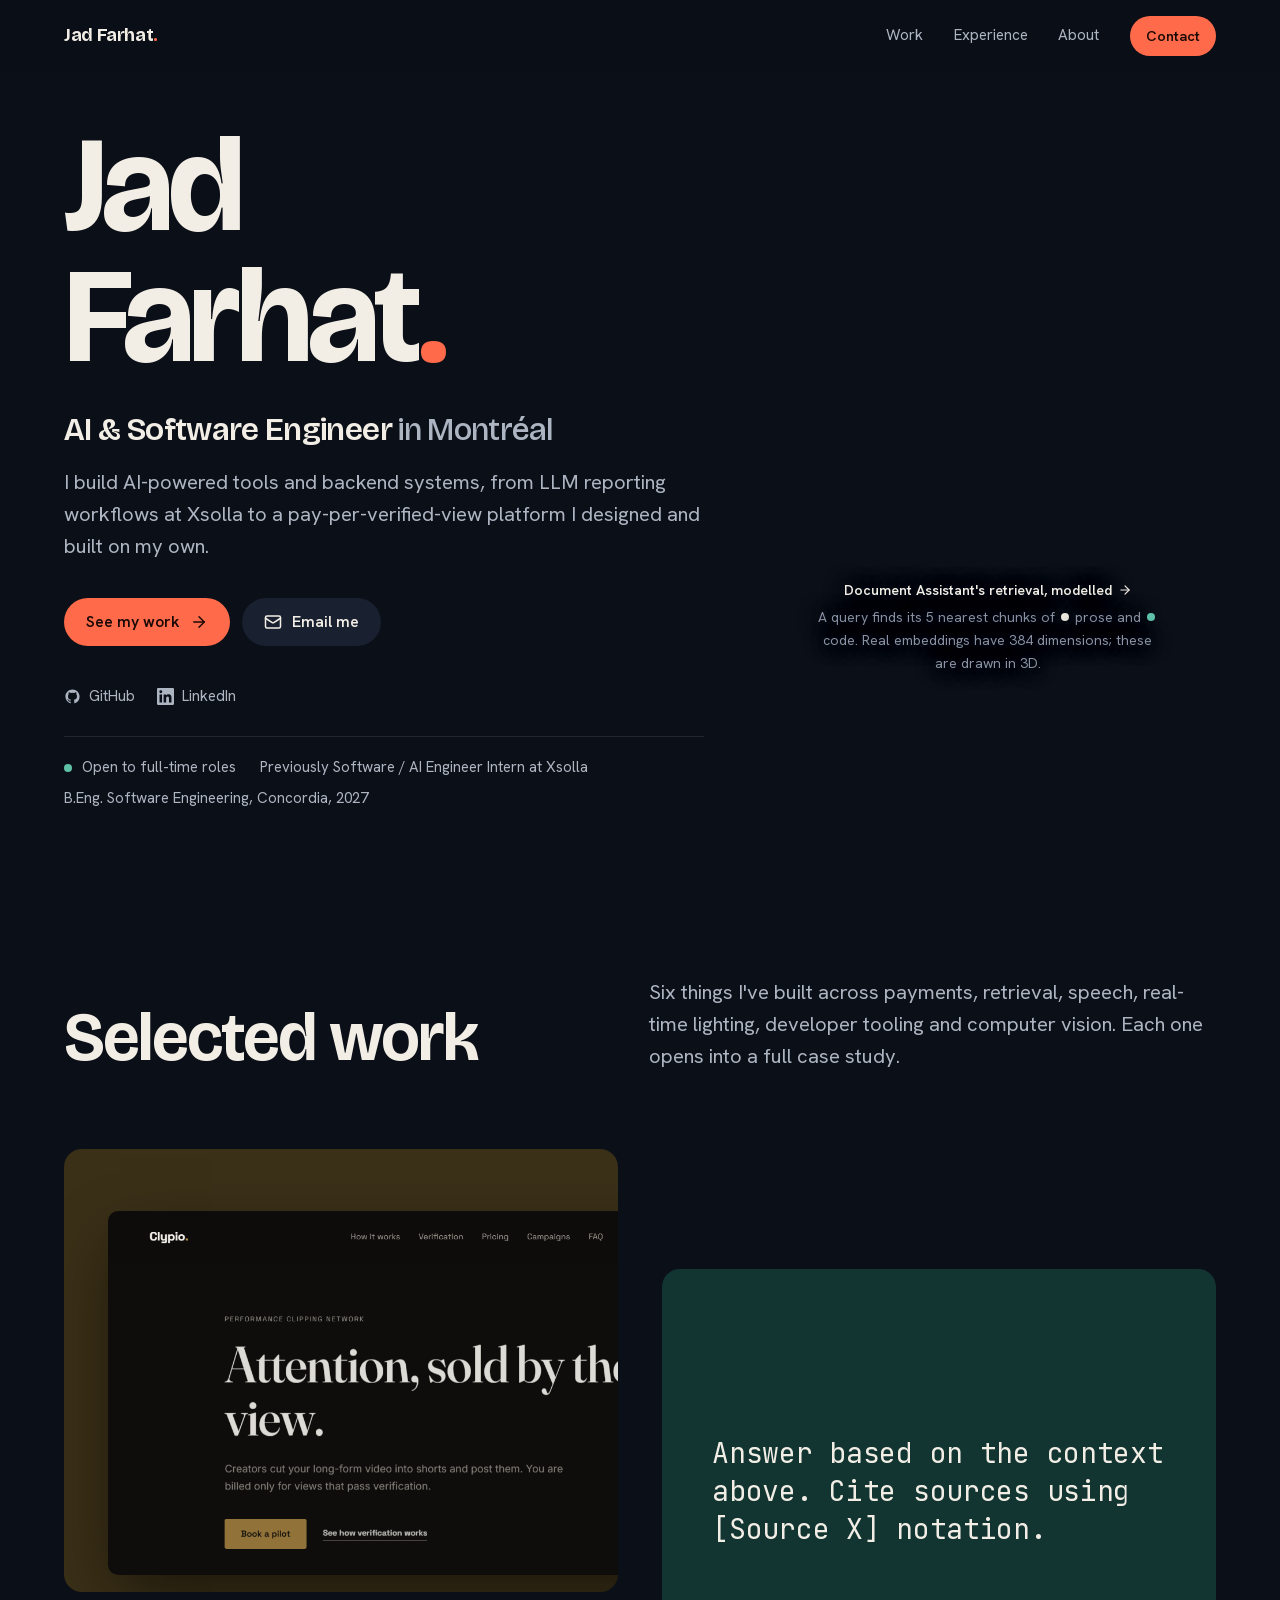
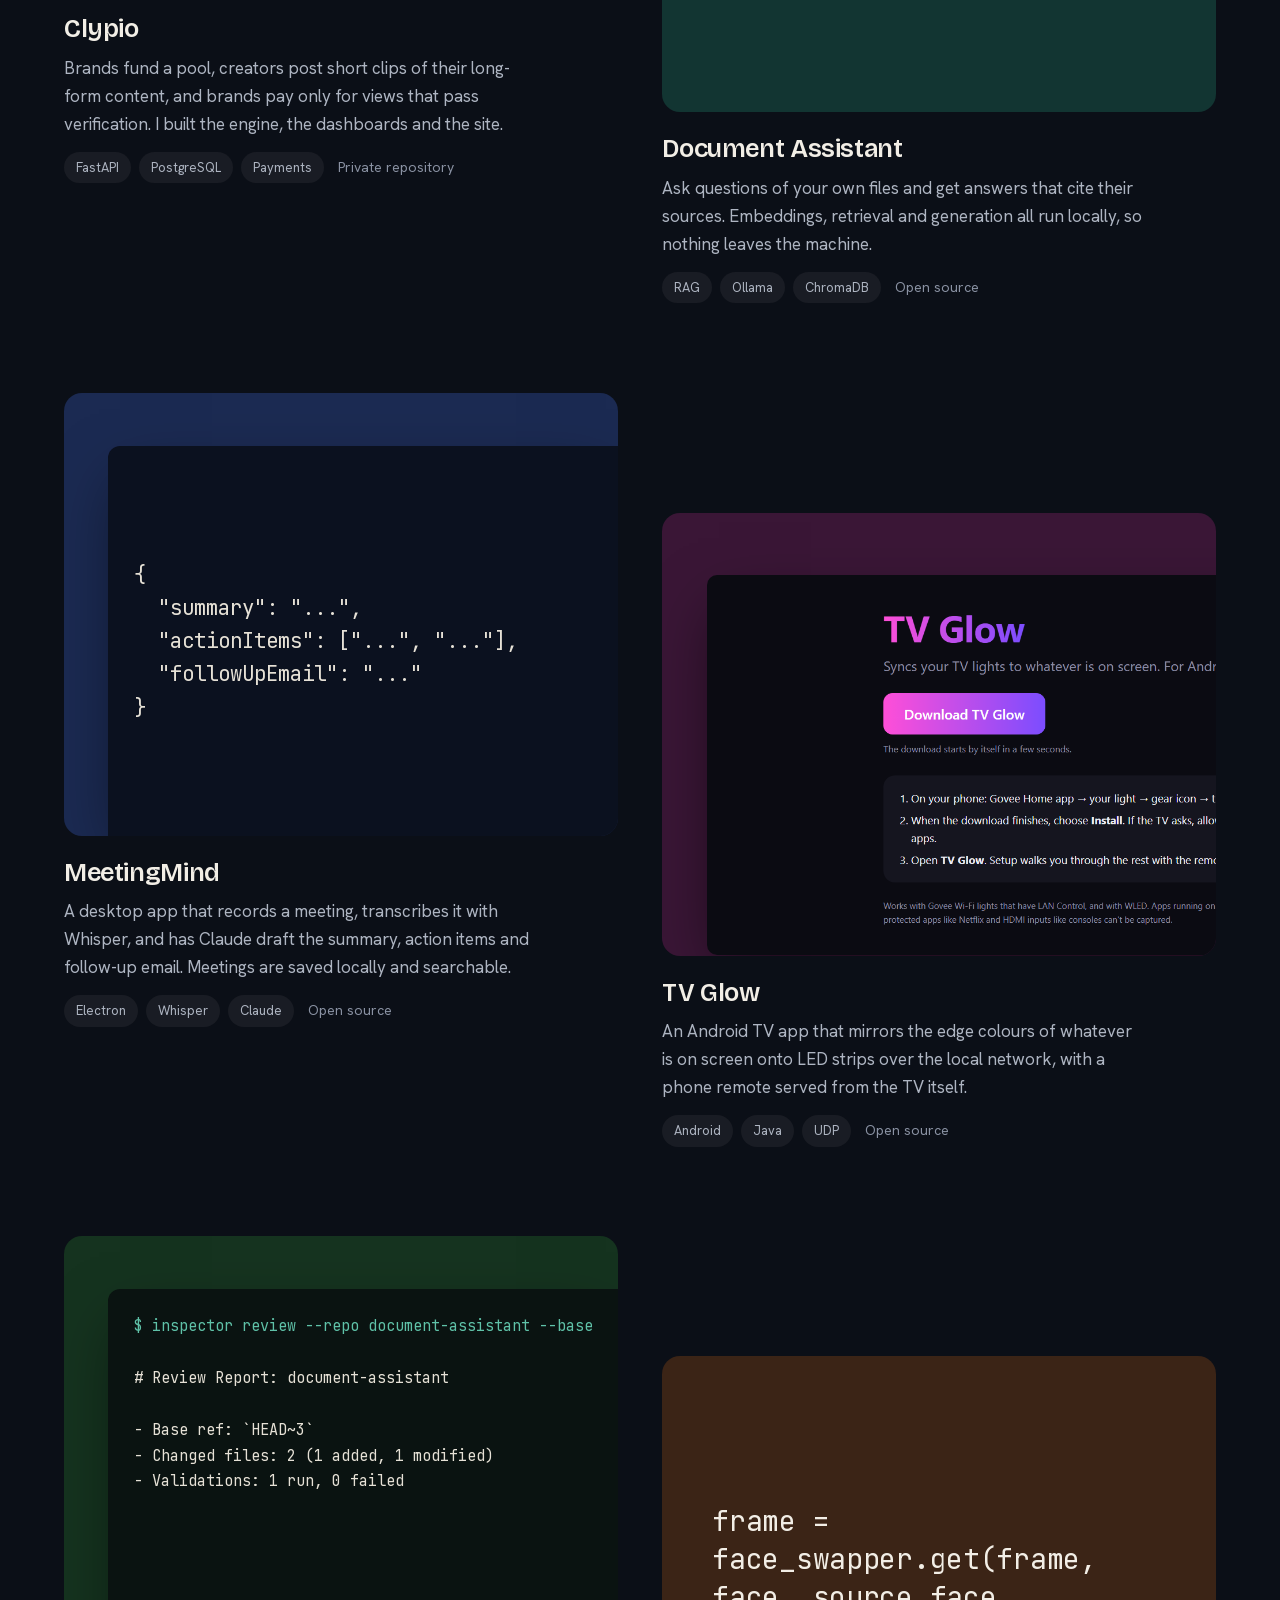
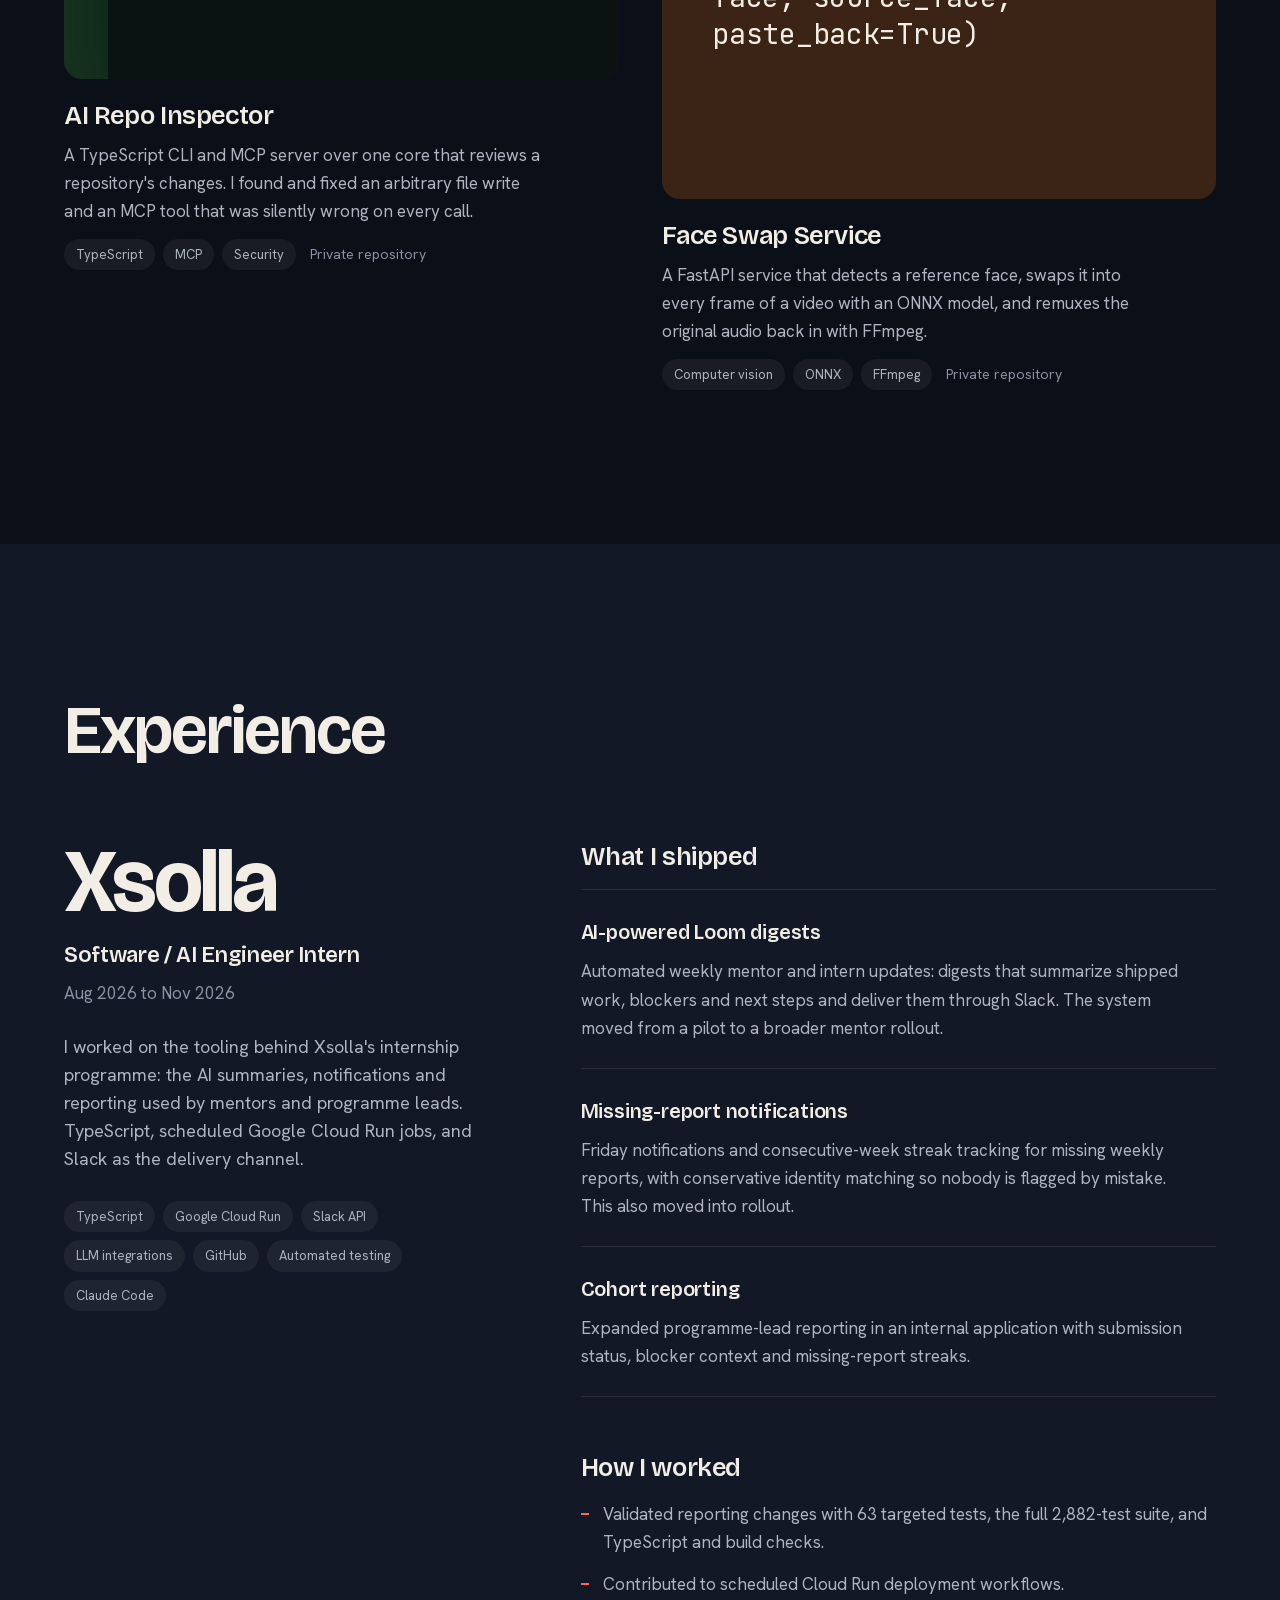
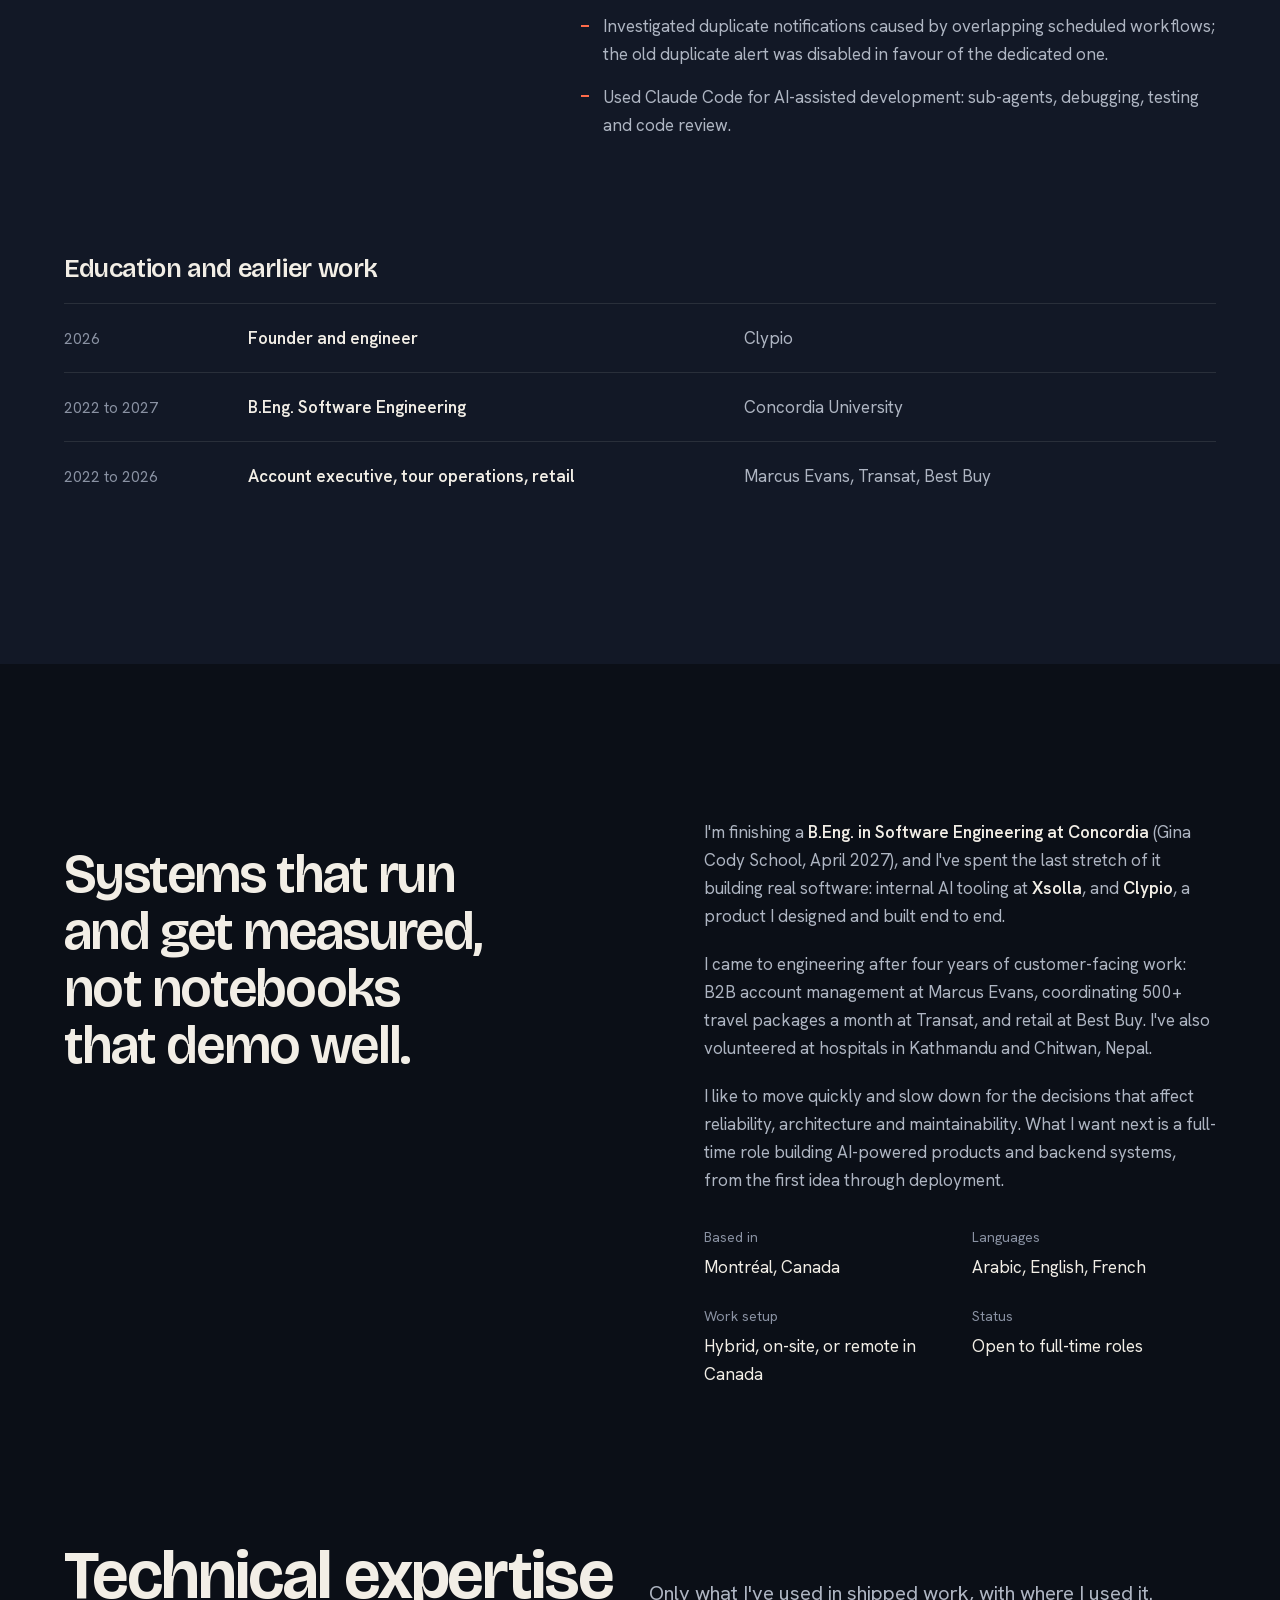
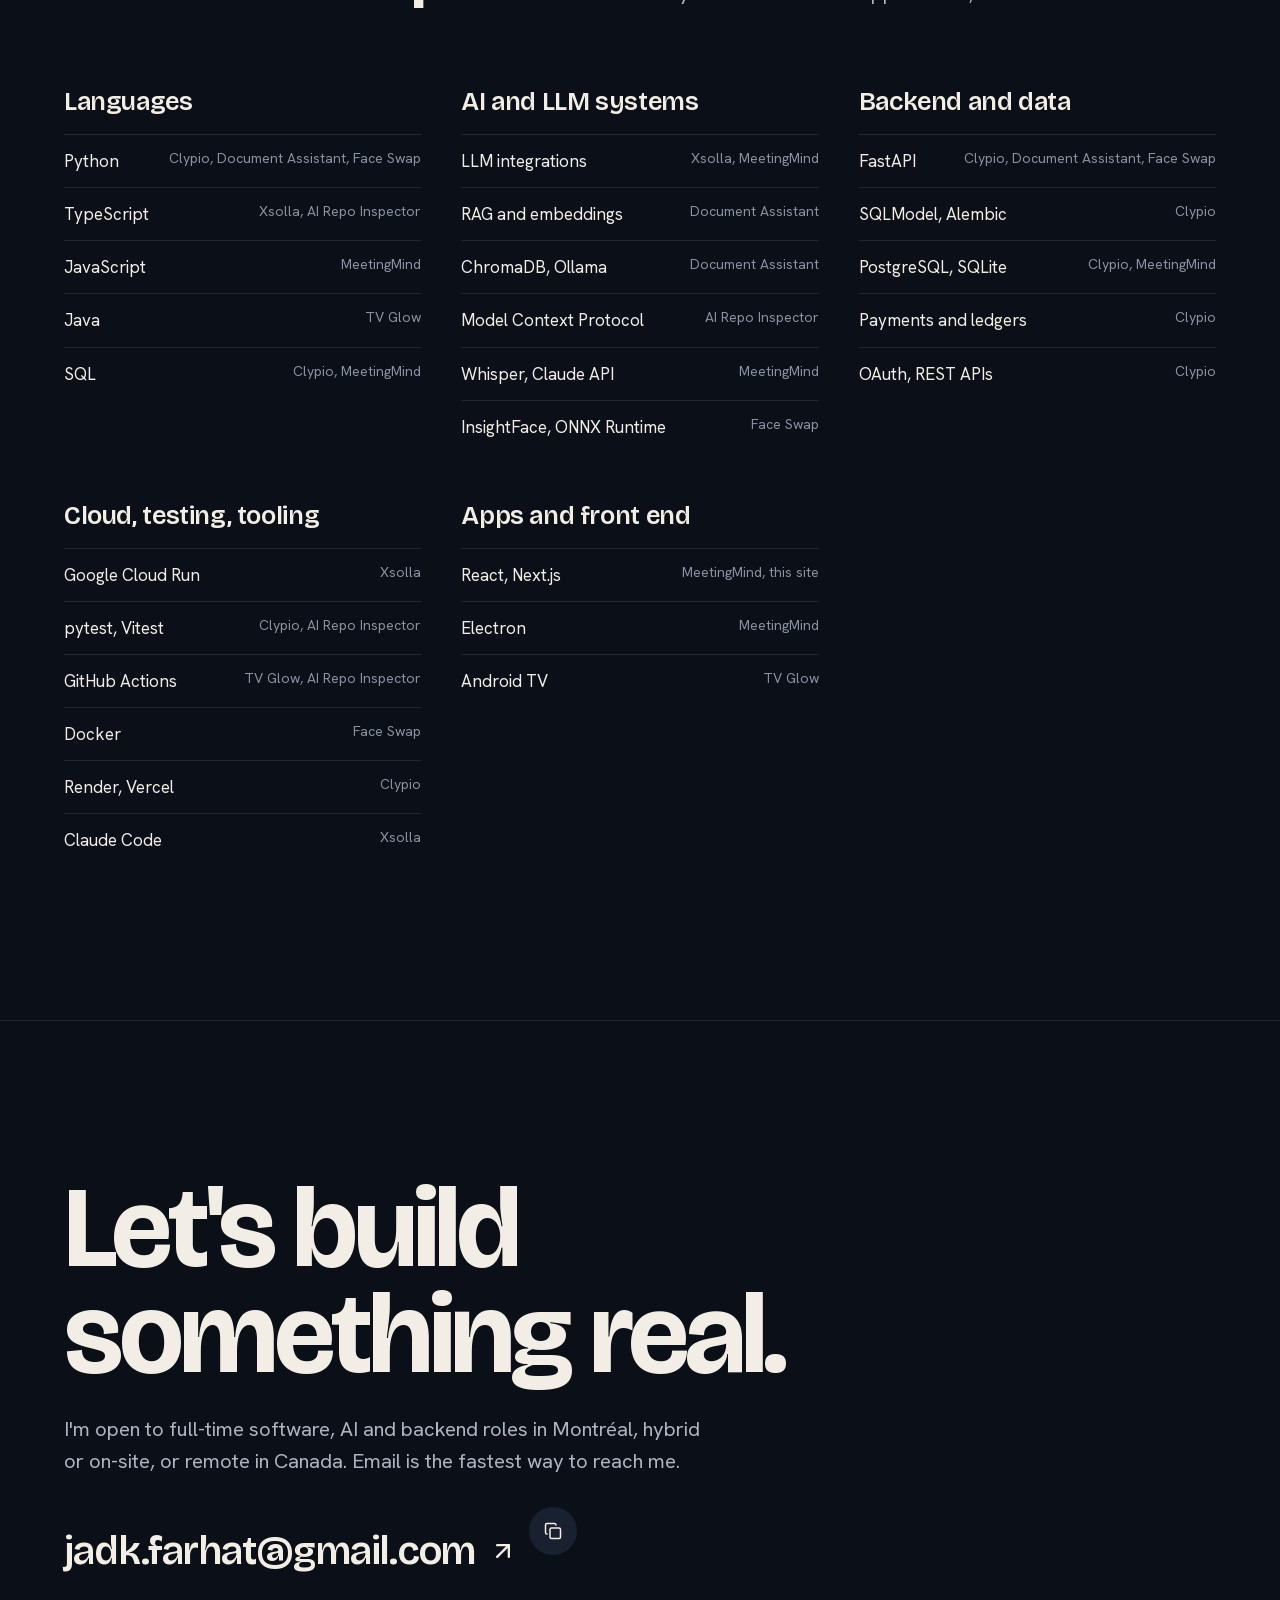
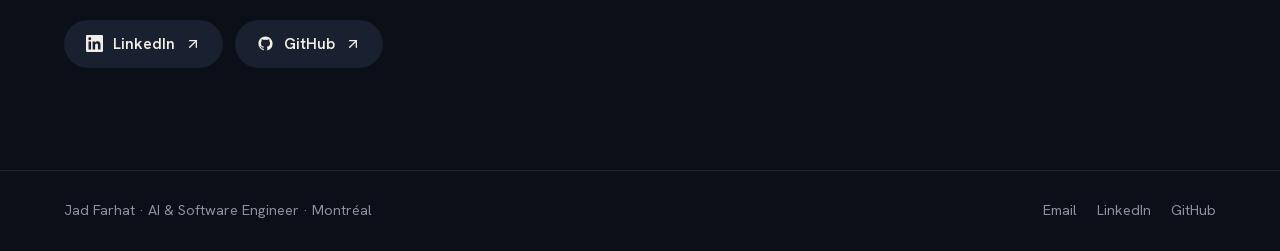
==== commit 74f5cfe1: "Redesign portfolio around the person, not one project Person-led homepage: name and role with an ani" ====
--- a/index.html
+++ b/index.html
@@ -1 +1,11 @@
-<!DOCTYPE html><html lang="en" class="archivo_8c2be2a3-module__iX1fDW__variable jetbrains_mono_dc177b0e-module__78ed6G__variable"><head><meta charSet="utf-8"/><meta name="viewport" content="width=device-width, initial-scale=1"/><link rel="preload" href="/_next/static/media/21ca8f3f56c22ca2-s.p.0fmzj955937qe.woff2" as="font" crossorigin="" type="font/woff2"/><link rel="preload" href="/_next/static/media/70bc3e132a0a741e-s.p.1409xf.ylxg8g.woff2" as="font" crossorigin="" type="font/woff2"/><link rel="stylesheet" href="/_next/static/chunks/0yrit_vutspxl.css" data-precedence="next"/><link rel="preload" as="script" fetchPriority="low" href="/_next/static/chunks/0ht900cau6_ur.js"/><script src="/_next/static/chunks/0dgq26a5_oy.a.js" async=""></script><script src="/_next/static/chunks/0n~dq4kpx9xxx.js" async=""></script><script src="/_next/static/chunks/0174xh3wfsjm1.js" async=""></script><script src="/_next/static/chunks/turbopack-01map0okh_ooy.js" async=""></script><script src="/_next/static/chunks/0c_.wlt3mmxy1.js" async=""></script><script src="/_next/static/chunks/0d3shmwh5_nmn.js" async=""></script><script src="/_next/static/chunks/16et.60ni8s04.js" async=""></script><script src="/_next/static/chunks/0j84r0bd9mn~x.js" async=""></script><meta name="next-size-adjust" content=""/><meta name="theme-color" content="#0d0f11"/><title>Jad Farhat, AI &amp; Software Engineer</title><meta name="description" content="Jad Farhat, AI &amp; Software Engineer in Montréal. Builds LLM tooling, retrieval pipelines and backend systems, including the verification and billing engine behind Clypio."/><meta property="og:title" content="Jad Farhat, AI &amp; Software Engineer"/><meta property="og:description" content="Jad Farhat, AI &amp; Software Engineer in Montréal. Builds LLM tooling, retrieval pipelines and backend systems, including the verification and billing engine behind Clypio."/><meta property="og:url" content="https://j4dgpt.github.io/"/><meta property="og:type" content="website"/><meta name="twitter:card" content="summary"/><meta name="twitter:title" content="Jad Farhat, AI &amp; Software Engineer"/><meta name="twitter:description" content="Jad Farhat, AI &amp; Software Engineer in Montréal. Builds LLM tooling, retrieval pipelines and backend systems, including the verification and billing engine behind Clypio."/><link rel="icon" href="/icon.svg?icon.04745zr6qy-91.svg" sizes="any" type="image/svg+xml"/><script src="/_next/static/chunks/03~yq9q893hmn.js" noModule=""></script></head><body><div hidden=""><!--$--><!--/$--></div><header class="nav"><div class="wrap nav-inner"><a class="nav-mark" href="/">Jad Farhat</a><nav aria-label="Primary"><ul class="nav-links"><li><a href="/#work">Work</a></li><li><a href="/#experience">Experience</a></li><li><a href="/#contact">Contact</a></li><li><a href="https://github.com/J4dGPT" target="_blank" rel="noopener noreferrer" aria-label="GitHub profile"><svg width="18" height="18" viewBox="0 0 24 24" fill="currentColor"><path d="M12 2C6.477 2 2 6.484 2 12.017c0 4.425 2.865 8.18 6.839 9.504.5.092.682-.217.682-.483 0-.237-.008-.868-.013-1.703-2.782.605-3.369-1.343-3.369-1.343-.454-1.158-1.11-1.466-1.11-1.466-.908-.62.069-.608.069-.608 1.003.07 1.531 1.032 1.531 1.032.892 1.53 2.341 1.088 2.91.832.092-.647.35-1.088.636-1.338-2.22-.253-4.555-1.113-4.555-4.951 0-1.093.39-1.988 1.029-2.688-.103-.253-.446-1.272.098-2.65 0 0 .84-.27 2.75 1.026A9.564 9.564 0 0 1 12 6.844a9.59 9.59 0 0 1 2.504.337c1.909-1.296 2.747-1.027 2.747-1.027.546 1.379.202 2.398.1 2.651.64.7 1.028 1.595 1.028 2.688 0 3.848-2.339 4.695-4.566 4.943.359.309.678.92.678 1.855 0 1.338-.012 2.419-.012 2.747 0 .268.18.58.688.482A10.019 10.019 0 0 0 22 12.017C22 6.484 17.522 2 12 2Z"></path></svg></a></li></ul></nav></div></header><main><section class="hero" aria-labelledby="hero-title"><div class="wrap"><div class="sheet ticks"><div class="hero-head"><h1 id="hero-title" class="display hero-name">Jad Farhat</h1><p class="hero-role">AI &amp; Software Engineer</p><p class="hero-lede pretty">I build LLM tooling, retrieval pipelines and backend systems that run against real data, including the verification and billing engine behind Clypio.</p></div><dl class="title-block"><div class="tb-cell"><dt class="meta">Role</dt><dd>AI &amp; Software Engineer</dd></div><div class="tb-cell"><dt class="meta">Previously</dt><dd>Software/AI Engineer Intern, Xsolla</dd></div><div class="tb-cell"><dt class="meta">Building</dt><dd>Clypio, founder and sole engineer</dd></div><div class="tb-cell"><dt class="meta">Education</dt><dd>B.Eng. Software Engineering, Concordia, 2027</dd></div><div class="tb-cell"><dt class="meta">Based</dt><dd>Montréal. English, French, Arabic</dd></div><div class="tb-cell"><dt class="meta">Seeking</dt><dd>Full-time software, AI and backend roles</dd></div><div class="tb-actions"><a href="#work" class="btn btn-primary">See the work <svg xmlns="http://www.w3.org/2000/svg" width="16" height="16" viewBox="0 0 24 24" fill="none" stroke="currentColor" stroke-width="2" stroke-linecap="round" stroke-linejoin="round" class="lucide lucide-arrow-right" aria-hidden="true"><path d="M5 12h14"></path><path d="m12 5 7 7-7 7"></path></svg></a><a href="mailto:jadk.farhat@gmail.com" class="btn"><svg xmlns="http://www.w3.org/2000/svg" width="16" height="16" viewBox="0 0 24 24" fill="none" stroke="currentColor" stroke-width="2" stroke-linecap="round" stroke-linejoin="round" class="lucide lucide-mail" aria-hidden="true"><path d="m22 7-8.991 5.727a2 2 0 0 1-2.009 0L2 7"></path><rect x="2" y="4" width="20" height="16" rx="2"></rect></svg> Email</a></div></dl><div class="hero-trace trace-plate grid-paper"><p class="trace-title meta"><span class="dot" aria-hidden="true"></span> Clypio verification path. Select a stage to see the file that implements it.</p><figure class="trace" aria-label="Clypio verification pipeline" style="margin:0"><ol class="trace-list" style="--n:5"><li class="trace-item" data-lit="false" data-active="true"><button type="button" class="node ticks" aria-pressed="true" aria-controls="_R_b6avb_" title="clypio_verify/platforms.py"><span class="node-label">Clip URL</span><span class="node-file">platforms.py</span></button><span class="wire" aria-hidden="true" style="--i:0"><span class="packet" style="animation-delay:0s"></span></span></li><li class="trace-item" data-lit="false" data-active="false"><button type="button" class="node ticks" aria-pressed="false" aria-controls="_R_b6avb_" title="clypio_verify/platforms.py"><span class="node-label">Platform API</span><span class="node-file">platforms.py</span></button><span class="wire" aria-hidden="true" style="--i:1"><span class="packet" style="animation-delay:0.37s"></span></span></li><li class="trace-item" data-lit="false" data-active="false"><button type="button" class="node ticks" aria-pressed="false" aria-controls="_R_b6avb_" title="clypio_verify/fraud.py"><span class="node-label"><span class="dot" data-tone="flagged" aria-hidden="true"></span>Risk score</span><span class="node-file">fraud.py</span></button><span class="wire" aria-hidden="true" style="--i:2"><span class="packet" style="animation-delay:0.74s"></span><span class="packet packet-void" data-tone="flagged" style="animation-delay:1.2s"></span></span></li><li class="trace-item" data-lit="false" data-active="false"><button type="button" class="node ticks" aria-pressed="false" aria-controls="_R_b6avb_" title="clypio_verify/service.py"><span class="node-label">Decision</span><span class="node-file">service.py</span></button><span class="wire" aria-hidden="true" style="--i:3"><span class="packet" style="animation-delay:1.1099999999999999s"></span></span></li><li class="trace-item" data-lit="false" data-active="false"><button type="button" class="node ticks" aria-pressed="false" aria-controls="_R_b6avb_" title="main.py"><span class="node-label"><span class="dot" data-tone="verified" aria-hidden="true"></span>Cents ledger</span><span class="node-file">main.py</span></button><span class="wire" aria-hidden="true" style="--i:4"><span class="packet" style="animation-delay:1.48s"></span></span></li></ol><figcaption id="_R_b6avb_" class="caption" aria-live="off"><span class="caption-file">clypio_verify/platforms.py</span><p class="pretty">A creator submits a post URL and nothing else. The submission schema has no field for a view count, so a creator cannot report their own numbers.</p></figcaption></figure></div></div></div></section><section id="work" class="section" aria-labelledby="clypio-title"><div class="wrap"><div class="flag-grid"><div class="reveal flag-intro"><h2 id="clypio-title" class="h2 balance">Clypio bills brands only for views that survive verification.</h2><p class="body pretty">Creators cut a brand&#x27;s long-form video into shorts and post them from their own accounts. The brand funds a pool and pays per thousand views, but only for views that survive verification. Clypio keeps the spread between the brand rate and the creator rate.</p><p class="body pretty">I designed and built the whole system: the FastAPI engine, the verification and fraud scoring package, the money model, the operator, brand and creator dashboards, and the marketing site. The engine runs on Render with Postgres, and the site is on Vercel.</p><ul class="status-list" aria-label="Platform status"><li class="tag"><span class="dot" data-tone="verified" aria-hidden="true"></span>YouTube Shorts verification live</li><li class="tag"><span class="dot" data-tone="signal" aria-hidden="true"></span>TikTok API in platform review</li><li class="tag"><span class="dot" data-tone="flagged" aria-hidden="true"></span>Instagram and X not built</li></ul><div class="row-actions"><a class="btn btn-primary" href="/work/clypio/">Read the case study <svg xmlns="http://www.w3.org/2000/svg" width="16" height="16" viewBox="0 0 24 24" fill="none" stroke="currentColor" stroke-width="2" stroke-linecap="round" stroke-linejoin="round" class="lucide lucide-arrow-right" aria-hidden="true"><path d="M5 12h14"></path><path d="m12 5 7 7-7 7"></path></svg></a><a href="https://clypio.com" class="btn" target="_blank" rel="noopener noreferrer">clypio.com<!-- --> <svg xmlns="http://www.w3.org/2000/svg" width="16" height="16" viewBox="0 0 24 24" fill="none" stroke="currentColor" stroke-width="2" stroke-linecap="round" stroke-linejoin="round" class="lucide lucide-arrow-up-right" aria-hidden="true"><path d="M7 7h10v10"></path><path d="M7 17 17 7"></path></svg></a></div><p class="meta muted private-note">Private repository</p></div><div class="reveal flag-problems"><article class="problem"><h3 class="h3">No overspend under concurrent approvals</h3><p class="pretty muted">The budget gate runs inside a per-campaign lock. A smoke test fires ten simultaneous approvals at a budget that covers three clips and expects exactly three to pass. The lock is in-process, so the engine reads WEB_CONCURRENCY at boot and refuses to start with more than one worker until the lock moves to Postgres.</p></article><article class="problem"><h3 class="h3">A billing bug copied into six places</h3><p class="pretty muted">Tier logic summed raw view counts instead of verified ones. The two are equal until a clip hits its cap, after which a capped, barely paid clip could push a creator into a higher tier and lift their cap. I replaced all six copies with one function, lifetime_billable_views(), and added tests that pin the verified basis.</p></article><article class="problem"><h3 class="h3">Schema changes without downtime</h3><p class="pretty muted">Production schema is owned by hand-written Alembic migrations that Render runs as a pre-deploy step, before the new instance takes traffic. An early autogenerated migration added a non-null column with no default and failed on existing rows, which is why migrations are now written and reviewed by hand.</p></article></div></div><div class="reveal flag-shot"><figure class="shot ticks"><img src="/work/clypio/home.png" alt="Clypio landing page with the headline Attention, sold by the view, and a Book a pilot button" width="1440" height="630" loading="lazy"/></figure><figcaption class="meta muted shot-cap">clypio.com, the brand landing page.</figcaption></div></div></section><section class="section section-rule" aria-labelledby="more-title"><div class="wrap"><div class="section-head"><h2 id="more-title" class="h2">More systems</h2><p class="muted pretty">Open a row to trace how it works. Public repositories link to the code; private ones are labelled.</p></div><ul class="index"><li class="index-row" data-open="true"><h3 class="index-h"><button type="button" class="index-toggle" aria-expanded="true" aria-controls="panel-document-assistant"><span class="index-title">Document Assistant</span><span class="index-line muted">Retrieval-augmented question answering over your own documents and code, running entirely on your machine.</span><span class="index-meta meta">RAG, local LLM</span><svg xmlns="http://www.w3.org/2000/svg" width="20" height="20" viewBox="0 0 24 24" fill="none" stroke="currentColor" stroke-width="2" stroke-linecap="round" stroke-linejoin="round" class="lucide lucide-plus index-plus" aria-hidden="true"><path d="M5 12h14"></path><path d="M12 5v14"></path></svg></button></h3><div id="panel-document-assistant" style="overflow:hidden;height:auto;opacity:1"><div class="index-panel"><div class="trace-plate grid-paper"><figure class="trace" aria-label="Document Assistant pipeline" style="margin:0"><ol class="trace-list" style="--n:6"><li class="trace-item" data-lit="false" data-active="true"><button type="button" class="node ticks" aria-pressed="true" aria-controls="_R_6u6eavb_" title="src/ingestion/loaders.py"><span class="node-label">Load</span><span class="node-file">loaders.py</span></button><span class="wire" aria-hidden="true" style="--i:0"><span class="packet" style="animation-delay:0s"></span></span></li><li class="trace-item" data-lit="false" data-active="false"><button type="button" class="node ticks" aria-pressed="false" aria-controls="_R_6u6eavb_" title="src/chunking/text_splitter.py"><span class="node-label">Chunk</span><span class="node-file">text_splitter.py</span></button><span class="wire" aria-hidden="true" style="--i:1"><span class="packet" style="animation-delay:0.37s"></span></span></li><li class="trace-item" data-lit="false" data-active="false"><button type="button" class="node ticks" aria-pressed="false" aria-controls="_R_6u6eavb_" title="src/embeddings/embedder.py"><span class="node-label">Embed</span><span class="node-file">embedder.py</span></button><span class="wire" aria-hidden="true" style="--i:2"><span class="packet" style="animation-delay:0.74s"></span></span></li><li class="trace-item" data-lit="false" data-active="false"><button type="button" class="node ticks" aria-pressed="false" aria-controls="_R_6u6eavb_" title="src/vectorstore/chroma_store.py"><span class="node-label">Store</span><span class="node-file">chroma_store.py</span></button><span class="wire" aria-hidden="true" style="--i:3"><span class="packet" style="animation-delay:1.1099999999999999s"></span></span></li><li class="trace-item" data-lit="false" data-active="false"><button type="button" class="node ticks" aria-pressed="false" aria-controls="_R_6u6eavb_" title="src/retrieval/retriever.py"><span class="node-label"><span class="dot" data-tone="verified" aria-hidden="true"></span>Retrieve</span><span class="node-file">retriever.py</span></button><span class="wire" aria-hidden="true" style="--i:4"><span class="packet" style="animation-delay:1.48s"></span></span></li><li class="trace-item" data-lit="false" data-active="false"><button type="button" class="node ticks" aria-pressed="false" aria-controls="_R_6u6eavb_" title="src/llm/ollama_client.py"><span class="node-label">Answer</span><span class="node-file">ollama_client.py</span></button><span class="wire" aria-hidden="true" style="--i:5"><span class="packet" style="animation-delay:1.85s"></span></span></li></ol><figcaption id="_R_6u6eavb_" class="caption" aria-live="off"><span class="caption-file">src/ingestion/loaders.py</span><p class="pretty">Reads PDF, DOCX, Markdown and plain text as prose, and twenty source extensions as code. Anything else is rejected rather than guessed at.</p></figcaption></figure></div><div class="index-foot"><p class="meta muted">Python · sentence-transformers · ChromaDB · Ollama · FastAPI · Gradio</p><div class="row-actions"><a class="btn" href="/work/document-assistant/">Case study <svg xmlns="http://www.w3.org/2000/svg" width="16" height="16" viewBox="0 0 24 24" fill="none" stroke="currentColor" stroke-width="2" stroke-linecap="round" stroke-linejoin="round" class="lucide lucide-arrow-right" aria-hidden="true"><path d="M5 12h14"></path><path d="m12 5 7 7-7 7"></path></svg></a><a href="https://github.com/J4dGPT/document-assistant" class="btn" target="_blank" rel="noopener noreferrer">Source on GitHub <svg xmlns="http://www.w3.org/2000/svg" width="16" height="16" viewBox="0 0 24 24" fill="none" stroke="currentColor" stroke-width="2" stroke-linecap="round" stroke-linejoin="round" class="lucide lucide-arrow-up-right" aria-hidden="true"><path d="M7 7h10v10"></path><path d="M7 17 17 7"></path></svg></a></div></div></div></div></li><li class="index-row" data-open="false"><h3 class="index-h"><button type="button" class="index-toggle" aria-expanded="false" aria-controls="panel-repo-inspector"><span class="index-title">AI Repo Inspector</span><span class="index-line muted">A repository review tool with a CLI and an MCP server over one core, and the two bugs I found in it.</span><span class="index-meta meta">MCP, developer tooling, security</span><svg xmlns="http://www.w3.org/2000/svg" width="20" height="20" viewBox="0 0 24 24" fill="none" stroke="currentColor" stroke-width="2" stroke-linecap="round" stroke-linejoin="round" class="lucide lucide-plus index-plus" aria-hidden="true"><path d="M5 12h14"></path><path d="M12 5v14"></path></svg></button></h3></li><li class="index-row" data-open="false"><h3 class="index-h"><button type="button" class="index-toggle" aria-expanded="false" aria-controls="panel-tv-glow"><span class="index-title">TV Glow</span><span class="index-line muted">An Android TV app that mirrors the screen&#x27;s edge colours onto an LED strip in real time over the local network.</span><span class="index-meta meta">Android, real-time, networking</span><svg xmlns="http://www.w3.org/2000/svg" width="20" height="20" viewBox="0 0 24 24" fill="none" stroke="currentColor" stroke-width="2" stroke-linecap="round" stroke-linejoin="round" class="lucide lucide-plus index-plus" aria-hidden="true"><path d="M5 12h14"></path><path d="M12 5v14"></path></svg></button></h3></li><li class="index-row" data-open="false"><h3 class="index-h"><button type="button" class="index-toggle" aria-expanded="false" aria-controls="panel-meetingmind"><span class="index-title">MeetingMind</span><span class="index-line muted">A desktop prototype that records a meeting, transcribes it, and drafts the summary, action items and follow-up email.</span><span class="index-meta meta">Electron, speech, LLM</span><svg xmlns="http://www.w3.org/2000/svg" width="20" height="20" viewBox="0 0 24 24" fill="none" stroke="currentColor" stroke-width="2" stroke-linecap="round" stroke-linejoin="round" class="lucide lucide-plus index-plus" aria-hidden="true"><path d="M5 12h14"></path><path d="M12 5v14"></path></svg></button></h3></li><li class="index-row" data-open="false"><h3 class="index-h"><button type="button" class="index-toggle" aria-expanded="false" aria-controls="panel-face-swap"><span class="index-title">Face Swap Service</span><span class="index-line muted">A FastAPI computer vision service that replaces faces across a video and keeps the original audio.</span><span class="index-meta meta">Computer vision, API</span><svg xmlns="http://www.w3.org/2000/svg" width="20" height="20" viewBox="0 0 24 24" fill="none" stroke="currentColor" stroke-width="2" stroke-linecap="round" stroke-linejoin="round" class="lucide lucide-plus index-plus" aria-hidden="true"><path d="M5 12h14"></path><path d="M12 5v14"></path></svg></button></h3></li></ul></div></section><section id="experience" class="section section-rule" aria-labelledby="exp-title"><div class="wrap split"><h2 id="exp-title" class="h2">Experience</h2><div><ol class="exp-list"><li class="exp"><div class="exp-head"><h3 class="h3">Software/AI Engineer Intern<!-- -->, <!-- -->Xsolla</h3><span class="meta muted">Aug 2026 to Nov 2026</span></div><ul class="exp-points"><li>Built AI-powered internal automation.</li><li>Built LLM reporting workflows.</li><li>Built cloud-based integrations.</li></ul></li><li class="exp"><div class="exp-head"><h3 class="h3">Founder and engineer<!-- -->, <!-- -->Clypio</h3><span class="meta muted">2026 to present</span></div><ul class="exp-points"><li>Designed, built and deployed the verification, billing and payout engine and its three dashboards.</li></ul></li><li class="exp"><div class="exp-head"><h3 class="h3">B.Eng. Software Engineering, Concordia University</h3><span class="meta muted">Expected Apr 2027</span></div></li></ol><h3 class="h3 toolkit-title">Toolkit</h3><dl class="toolkit"><div class="tk-row"><dt class="meta muted">AI and LLM systems</dt><dd>RAG pipelines · Embeddings and vector search · Ollama · Claude API · Whisper API · Model Context Protocol · InsightFace and ONNX Runtime</dd></div><div class="tk-row"><dt class="meta muted">Backend</dt><dd>Python · FastAPI · SQLModel · PostgreSQL · Alembic · REST APIs · OAuth · Payments and ledgers</dd></div><div class="tk-row"><dt class="meta muted">Frontend and apps</dt><dd>TypeScript · React · Next.js · Electron · Android (Java)</dd></div><div class="tk-row"><dt class="meta muted">Practice</dt><dd>pytest · Vitest · GitHub Actions · Docker · Render · Vercel · Git</dd></div></dl></div></div></section><section id="contact" class="section section-rule contact" aria-labelledby="contact-title"><div class="wrap"><h2 id="contact-title" class="display contact-title balance">Hiring for software, AI or backend?</h2><p class="muted pretty contact-lede">I&#x27;m looking for a full-time engineering role. Email is the fastest way to reach me.</p><div class="contact-actions"><div class="copy-email"><a href="mailto:jadk.farhat@gmail.com" class="btn btn-primary"><svg xmlns="http://www.w3.org/2000/svg" width="16" height="16" viewBox="0 0 24 24" fill="none" stroke="currentColor" stroke-width="2" stroke-linecap="round" stroke-linejoin="round" class="lucide lucide-mail" aria-hidden="true"><path d="m22 7-8.991 5.727a2 2 0 0 1-2.009 0L2 7"></path><rect x="2" y="4" width="20" height="16" rx="2"></rect></svg> <!-- -->jadk.farhat@gmail.com</a><button type="button" class="btn btn-icon" aria-label="Copy email address"><svg xmlns="http://www.w3.org/2000/svg" width="16" height="16" viewBox="0 0 24 24" fill="none" stroke="currentColor" stroke-width="2" stroke-linecap="round" stroke-linejoin="round" class="lucide lucide-copy" aria-hidden="true"><rect width="14" height="14" x="8" y="8" rx="2" ry="2"></rect><path d="M4 16c-1.1 0-2-.9-2-2V4c0-1.1.9-2 2-2h10c1.1 0 2 .9 2 2"></path></svg></button><span class="sr-only" aria-live="polite"></span></div><a class="btn" href="https://www.linkedin.com/in/jafarhat/" target="_blank" rel="noopener noreferrer"><svg width="16" height="16" viewBox="0 0 24 24" fill="currentColor"><path d="M20.447 20.452h-3.554v-5.569c0-1.328-.027-3.037-1.852-3.037-1.853 0-2.136 1.445-2.136 2.939v5.667H9.351V9h3.414v1.561h.046c.477-.9 1.637-1.85 3.37-1.85 3.601 0 4.267 2.37 4.267 5.455v6.286zM5.337 7.433a2.062 2.062 0 0 1-2.063-2.065 2.064 2.064 0 1 1 2.063 2.065zm1.782 13.019H3.555V9h3.564v11.452zM22.225 0H1.771C.792 0 0 .774 0 1.729v20.542C0 23.227.792 24 1.771 24h20.451C23.2 24 24 23.227 24 22.271V1.729C24 .774 23.2 0 22.222 0h.003z"></path></svg> LinkedIn</a><a class="btn" href="https://github.com/J4dGPT" target="_blank" rel="noopener noreferrer"><svg width="16" height="16" viewBox="0 0 24 24" fill="currentColor"><path d="M12 2C6.477 2 2 6.484 2 12.017c0 4.425 2.865 8.18 6.839 9.504.5.092.682-.217.682-.483 0-.237-.008-.868-.013-1.703-2.782.605-3.369-1.343-3.369-1.343-.454-1.158-1.11-1.466-1.11-1.466-.908-.62.069-.608.069-.608 1.003.07 1.531 1.032 1.531 1.032.892 1.53 2.341 1.088 2.91.832.092-.647.35-1.088.636-1.338-2.22-.253-4.555-1.113-4.555-4.951 0-1.093.39-1.988 1.029-2.688-.103-.253-.446-1.272.098-2.65 0 0 .84-.27 2.75 1.026A9.564 9.564 0 0 1 12 6.844a9.59 9.59 0 0 1 2.504.337c1.909-1.296 2.747-1.027 2.747-1.027.546 1.379.202 2.398.1 2.651.64.7 1.028 1.595 1.028 2.688 0 3.848-2.339 4.695-4.566 4.943.359.309.678.92.678 1.855 0 1.338-.012 2.419-.012 2.747 0 .268.18.58.688.482A10.019 10.019 0 0 0 22 12.017C22 6.484 17.522 2 12 2Z"></path></svg> GitHub</a></div></div></section></main><footer class="footer"><div class="wrap footer-inner meta muted"><span>Jad Farhat, AI &amp; Software Engineer, Montréal</span><span class="footer-links"><a class="link" href="mailto:jadk.farhat@gmail.com">jadk.farhat@gmail.com</a><a class="link" href="https://www.linkedin.com/in/jafarhat/" target="_blank" rel="noopener noreferrer">LinkedIn</a><a class="link" href="https://github.com/J4dGPT" target="_blank" rel="noopener noreferrer">GitHub</a></span></div></footer><!--$--><!--/$--><script src="/_next/static/chunks/0ht900cau6_ur.js" id="_R_" async=""></script><script>(self.__next_f=self.__next_f||[]).push([0])</script><script>self.__next_f.push([1,"1:\"$Sreact.fragment\"\n2:I[63209,[\"/_next/static/chunks/0c_.wlt3mmxy1.js\",\"/_next/static/chunks/0d3shmwh5_nmn.js\"],\"MotionConfig\"]\n3:I[39756,[\"/_next/static/chunks/0c_.wlt3mmxy1.js\",\"/_next/static/chunks/0d3shmwh5_nmn.js\"],\"default\"]\n4:I[37457,[\"/_next/static/chunks/0c_.wlt3mmxy1.js\",\"/_next/static/chunks/0d3shmwh5_nmn.js\"],\"default\"]\n5:I[22016,[\"/_next/static/chunks/0c_.wlt3mmxy1.js\",\"/_next/static/chunks/0d3shmwh5_nmn.js\",\"/_next/static/chunks/16et.60ni8s04.js\",\"/_next/static/chunks/0j84r0bd9mn~x.js\"],\"\"]\n17:I[68027,[\"/_next/static/chunks/0c_.wlt3mmxy1.js\",\"/_next/static/chunks/0d3shmwh5_nmn.js\"],\"default\",1]\n:HL[\"/_next/static/chunks/0yrit_vutspxl.css\",\"style\"]\n:HL[\"/_next/static/media/21ca8f3f56c22ca2-s.p.0fmzj955937qe.woff2\",\"font\",{\"crossOrigin\":\"\",\"type\":\"font/woff2\"}]\n:HL[\"/_next/static/media/70bc3e132a0a741e-s.p.1409xf.ylxg8g.woff2\",\"font\",{\"crossOrigin\":\"\",\"type\":\"font/woff2\"}]\n"])</script><script>self.__next_f.push([1,"0:{\"P\":null,\"c\":[\"\",\"\"],\"q\":\"\",\"i\":false,\"f\":[[[\"\",{\"children\":[\"__PAGE__\",{}]},\"$undefined\",\"$undefined\",16],[[\"$\",\"$1\",\"c\",{\"children\":[[[\"$\",\"link\",\"0\",{\"rel\":\"stylesheet\",\"href\":\"/_next/static/chunks/0yrit_vutspxl.css\",\"precedence\":\"next\",\"crossOrigin\":\"$undefined\",\"nonce\":\"$undefined\"}],[\"$\",\"script\",\"script-0\",{\"src\":\"/_next/static/chunks/0c_.wlt3mmxy1.js\",\"async\":true,\"nonce\":\"$undefined\"}],[\"$\",\"script\",\"script-1\",{\"src\":\"/_next/static/chunks/0d3shmwh5_nmn.js\",\"async\":true,\"nonce\":\"$undefined\"}]],[\"$\",\"html\",null,{\"lang\":\"en\",\"className\":\"archivo_8c2be2a3-module__iX1fDW__variable jetbrains_mono_dc177b0e-module__78ed6G__variable\",\"children\":[\"$\",\"body\",null,{\"children\":[\"$\",\"$L2\",null,{\"reducedMotion\":\"user\",\"children\":[\"$\",\"$L3\",null,{\"parallelRouterKey\":\"children\",\"error\":\"$undefined\",\"errorStyles\":\"$undefined\",\"errorScripts\":\"$undefined\",\"template\":[\"$\",\"$L4\",null,{}],\"templateStyles\":\"$undefined\",\"templateScripts\":\"$undefined\",\"notFound\":[[[\"$\",\"title\",null,{\"children\":\"404: This page could not be found.\"}],[\"$\",\"div\",null,{\"style\":{\"fontFamily\":\"system-ui,\\\"Segoe UI\\\",Roboto,Helvetica,Arial,sans-serif,\\\"Apple Color Emoji\\\",\\\"Segoe UI Emoji\\\"\",\"height\":\"100vh\",\"textAlign\":\"center\",\"display\":\"flex\",\"flexDirection\":\"column\",\"alignItems\":\"center\",\"justifyContent\":\"center\"},\"children\":[\"$\",\"div\",null,{\"children\":[[\"$\",\"style\",null,{\"dangerouslySetInnerHTML\":{\"__html\":\"body{color:#000;background:#fff;margin:0}.next-error-h1{border-right:1px solid rgba(0,0,0,.3)}@media (prefers-color-scheme:dark){body{color:#fff;background:#000}.next-error-h1{border-right:1px solid rgba(255,255,255,.3)}}\"}}],[\"$\",\"h1\",null,{\"className\":\"next-error-h1\",\"style\":{\"display\":\"inline-block\",\"margin\":\"0 20px 0 0\",\"padding\":\"0 23px 0 0\",\"fontSize\":24,\"fontWeight\":500,\"verticalAlign\":\"top\",\"lineHeight\":\"49px\"},\"children\":404}],[\"$\",\"div\",null,{\"style\":{\"display\":\"inline-block\"},\"children\":[\"$\",\"h2\",null,{\"style\":{\"fontSize\":14,\"fontWeight\":400,\"lineHeight\":\"49px\",\"margin\":0},\"children\":\"This page could not be found.\"}]}]]}]}]],[]],\"forbidden\":\"$undefined\",\"unauthorized\":\"$undefined\"}]}]}]}]]}],{\"children\":[[\"$\",\"$1\",\"c\",{\"children\":[[[\"$\",\"header\",null,{\"className\":\"nav\",\"children\":[\"$\",\"div\",null,{\"className\":\"wrap nav-inner\",\"children\":[[\"$\",\"$L5\",null,{\"href\":\"/\",\"className\":\"nav-mark\",\"children\":\"Jad Farhat\"}],[\"$\",\"nav\",null,{\"aria-label\":\"Primary\",\"children\":[\"$\",\"ul\",null,{\"className\":\"nav-links\",\"children\":[[\"$\",\"li\",null,{\"children\":[\"$\",\"$L5\",null,{\"href\":\"/#work\",\"children\":\"Work\"}]}],[\"$\",\"li\",null,{\"children\":[\"$\",\"$L5\",null,{\"href\":\"/#experience\",\"children\":\"Experience\"}]}],[\"$\",\"li\",null,{\"children\":[\"$\",\"$L5\",null,{\"href\":\"/#contact\",\"children\":\"Contact\"}]}],[\"$\",\"li\",null,{\"children\":[\"$\",\"a\",null,{\"href\":\"https://github.com/J4dGPT\",\"target\":\"_blank\",\"rel\":\"noopener noreferrer\",\"aria-label\":\"GitHub profile\",\"children\":[\"$\",\"svg\",null,{\"width\":18,\"height\":18,\"viewBox\":\"0 0 24 24\",\"fill\":\"currentColor\",\"children\":[\"$\",\"path\",null,{\"d\":\"M12 2C6.477 2 2 6.484 2 12.017c0 4.425 2.865 8.18 6.839 9.504.5.092.682-.217.682-.483 0-.237-.008-.868-.013-1.703-2.782.605-3.369-1.343-3.369-1.343-.454-1.158-1.11-1.466-1.11-1.466-.908-.62.069-.608.069-.608 1.003.07 1.531 1.032 1.531 1.032.892 1.53 2.341 1.088 2.91.832.092-.647.35-1.088.636-1.338-2.22-.253-4.555-1.113-4.555-4.951 0-1.093.39-1.988 1.029-2.688-.103-.253-.446-1.272.098-2.65 0 0 .84-.27 2.75 1.026A9.564 9.564 0 0 1 12 6.844a9.59 9.59 0 0 1 2.504.337c1.909-1.296 2.747-1.027 2.747-1.027.546 1.379.202 2.398.1 2.651.64.7 1.028 1.595 1.028 2.688 0 3.848-2.339 4.695-4.566 4.943.359.309.678.92.678 1.855 0 1.338-.012 2.419-.012 2.747 0 .268.18.58.688.482A10.019 10.019 0 0 0 22 12.017C22 6.484 17.522 2 12 2Z\"}]}]}]}]]}]}]]}]}],[\"$\",\"main\",null,{\"children\":[[\"$\",\"section\",null,{\"className\":\"hero\",\"aria-labelledby\":\"hero-title\",\"children\":[\"$\",\"div\",null,{\"className\":\"wrap\",\"children\":[\"$\",\"div\",null,{\"className\":\"sheet ticks\",\"children\":[[\"$\",\"div\",null,{\"className\":\"hero-head\",\"children\":[[\"$\",\"h1\",null,{\"id\":\"hero-title\",\"className\":\"display hero-name\",\"children\":\"Jad Farhat\"}],[\"$\",\"p\",null,{\"className\":\"hero-role\",\"children\":\"AI \u0026 Software Engineer\"}],[\"$\",\"p\",null,{\"className\":\"hero-lede pretty\",\"children\":\"I build LLM tooling, retrieval pipelines and backend systems that run against real data, including the verification and billing engine behind Clypio.\"}]]}],[\"$\",\"dl\",null,{\"className\":\"title-block\",\"children\":[[[\"$\",\"div\",\"Role\",{\"className\":\"tb-cell\",\"children\":[[\"$\",\"dt\",null,{\"className\":\"meta\",\"children\":\"Role\"}],\"$L6\"]}],\"$L7\",\"$L8\",\"$L9\",\"$La\",\"$Lb\"],\"$Lc\"]}],\"$Ld\"]}]}]}],\"$Le\",\"$Lf\",\"$L10\",\"$L11\"]}],\"$L12\"],[\"$L13\",\"$L14\"],\"$L15\"]}],{},null,false,null]},null,false,null],\"$L16\",false]],\"m\":\"$undefined\",\"G\":[\"$17\",[\"$L18\"]],\"S\":true,\"h\":null,\"s\":\"$undefined\",\"l\":\"$undefined\",\"p\":\"$undefined\",\"d\":\"$undefined\",\"b\":\"GPe_cEL94_BExfJypt53a\"}\n"])</script><script>self.__next_f.push([1,"19:I[5014,[\"/_next/static/chunks/0c_.wlt3mmxy1.js\",\"/_next/static/chunks/0d3shmwh5_nmn.js\",\"/_next/static/chunks/16et.60ni8s04.js\",\"/_next/static/chunks/0j84r0bd9mn~x.js\"],\"default\"]\n1a:I[4897,[\"/_next/static/chunks/0c_.wlt3mmxy1.js\",\"/_next/static/chunks/0d3shmwh5_nmn.js\",\"/_next/static/chunks/16et.60ni8s04.js\",\"/_next/static/chunks/0j84r0bd9mn~x.js\"],\"default\"]\n1c:I[26117,[\"/_next/static/chunks/0c_.wlt3mmxy1.js\",\"/_next/static/chunks/0d3shmwh5_nmn.js\",\"/_next/static/chunks/16et.60ni8s04.js\",\"/_next/static/chunks/0j84r0bd9mn~x.js\"],\"default\"]\n1d:I[52020,[\"/_next/static/chunks/0c_.wlt3mmxy1.js\",\"/_next/static/chunks/0d3shmwh5_nmn.js\",\"/_next/static/chunks/16et.60ni8s04.js\",\"/_next/static/chunks/0j84r0bd9mn~x.js\"],\"default\"]\n1e:I[97367,[\"/_next/static/chunks/0c_.wlt3mmxy1.js\",\"/_next/static/chunks/0d3shmwh5_nmn.js\"],\"OutletBoundary\"]\n1f:\"$Sreact.suspense\"\n21:I[97367,[\"/_next/static/chunks/0c_.wlt3mmxy1.js\",\"/_next/static/chunks/0d3shmwh5_nmn.js\"],\"ViewportBoundary\"]\n23:I[97367,[\"/_next/static/chunks/0c_.wlt3mmxy1.js\",\"/_next/static/chunks/0d3shmwh5_nmn.js\"],\"MetadataBoundary\"]\n6:[\"$\",\"dd\",null,{\"children\":\"AI \u0026 Software Engineer\"}]\n7:[\"$\",\"div\",\"Previously\",{\"className\":\"tb-cell\",\"children\":[[\"$\",\"dt\",null,{\"className\":\"meta\",\"children\":\"Previously\"}],[\"$\",\"dd\",null,{\"children\":\"Software/AI Engineer Intern, Xsolla\"}]]}]\n8:[\"$\",\"div\",\"Building\",{\"className\":\"tb-cell\",\"children\":[[\"$\",\"dt\",null,{\"className\":\"meta\",\"children\":\"Building\"}],[\"$\",\"dd\",null,{\"children\":\"Clypio, founder and sole engineer\"}]]}]\n9:[\"$\",\"div\",\"Education\",{\"className\":\"tb-cell\",\"children\":[[\"$\",\"dt\",null,{\"className\":\"meta\",\"children\":\"Education\"}],[\"$\",\"dd\",null,{\"children\":\"B.Eng. Software Engineering, Concordia, 2027\"}]]}]\na:[\"$\",\"div\",\"Based\",{\"className\":\"tb-cell\",\"children\":[[\"$\",\"dt\",null,{\"className\":\"meta\",\"children\":\"Based\"}],[\"$\",\"dd\",null,{\"children\":\"Montréal. English, French, Arabic\"}]]}]\nb:[\"$\",\"div\",\"Seeking\",{\"className\":\"tb-cell\",\"children\":[[\"$\",\"dt\",null,{\"className\":\"meta\",\"children\":\"Seeking\"}],[\"$\",\"dd\",null,{\"children\":\"Full-time software, AI and backend roles\"}]]}]\nc:[\"$\",\"div\",null,{\"className\":\"tb-actions\",\"children\":[[\"$\",\"a\",null,{\"href\":\"#work\",\"className\":\"btn btn-primary\",\"children\":[\"See the work \",[\"$\",\"$L19\",null,{\"ref\":\"$undefined\",\"iconNode\":[[\"path\",{\"d\":\"M5 12h14\",\"key\":\"1ays0h\"}],[\"path\",{\"d\":\"m12 5 7 7-7 7\",\"key\":\"xquz4c\"}]],\"className\":\"lucide-arrow-right\",\"size\":16,\"aria-hidden\":true}]]}],[\"$\",\"a\",null,{\"href\":\"mailto:jadk.farhat@gmail.com\",\"className\":\"btn\",\"children\":[[\"$\",\"$L19\",null,{\"ref\":\"$undefined\",\"iconNode\":[[\"path\",{\"d\":\"m22 7-8.991 5.727a2 2 0 0 1-2.009 0L2 7\",\"key\":\"132q7q\"}],[\"rect\",{\"x\":\"2\",\"y\":\"4\",\"width\":\"20\",\"height\":\"16\",\"rx\":\"2\",\"key\":\"izxlao\"}]],\"className\":\"lucide-mail\",\"size\":16,\"aria-hidden\":true}],\" Email\"]}]]}]\n"])</script><script>self.__next_f.push([1,"d:[\"$\",\"div\",null,{\"className\":\"hero-trace trace-plate grid-paper\",\"children\":[[\"$\",\"p\",null,{\"className\":\"trace-title meta\",\"children\":[[\"$\",\"span\",null,{\"className\":\"dot\",\"aria-hidden\":true}],\" Clypio verification path. Select a stage to see the file that implements it.\"]}],[\"$\",\"$L1a\",null,{\"stages\":[{\"id\":\"submit\",\"label\":\"Clip URL\",\"file\":\"clypio_verify/platforms.py\",\"detail\":\"A creator submits a post URL and nothing else. The submission schema has no field for a view count, so a creator cannot report their own numbers.\"},{\"id\":\"fetch\",\"label\":\"Platform API\",\"file\":\"clypio_verify/platforms.py\",\"detail\":\"Per-platform adapters pull views, likes, comments and post time. YouTube Data API verification is live. TikTok's API is in platform review, so TikTok clips fall back to an operator-verified count backed by evidence.\"},{\"id\":\"score\",\"label\":\"Risk score\",\"file\":\"clypio_verify/fraud.py\",\"detail\":\"Independent signals, such as low engagement, extreme view velocity and view-to-follower anomalies, each add points to a 0 to 100 risk score with a named flag a brand can read.\",\"tone\":\"flagged\"},{\"id\":\"decide\",\"label\":\"Decision\",\"file\":\"clypio_verify/service.py\",\"detail\":\"A separate step maps the risk score to the payable fraction of the clip. Scoring never voids anything on its own, so thresholds can be tuned without touching the money path.\"},{\"id\":\"ledger\",\"label\":\"Cents ledger\",\"file\":\"main.py\",\"detail\":\"Budget and float checks run under a per-campaign lock. Amounts are validated and stored as integer cents, and every money-affecting action is written to an audit log.\",\"tone\":\"verified\"}],\"label\":\"Clypio verification pipeline\",\"voidAfter\":2,\"autoplay\":true}]]}]\n"])</script><script>self.__next_f.push([1,"e:[\"$\",\"section\",null,{\"id\":\"work\",\"className\":\"section\",\"aria-labelledby\":\"clypio-title\",\"children\":[\"$\",\"div\",null,{\"className\":\"wrap\",\"children\":[[\"$\",\"div\",null,{\"className\":\"flag-grid\",\"children\":[[\"$\",\"div\",null,{\"className\":\"reveal flag-intro\",\"children\":[[\"$\",\"h2\",null,{\"id\":\"clypio-title\",\"className\":\"h2 balance\",\"children\":\"Clypio bills brands only for views that survive verification.\"}],[[\"$\",\"p\",\"Creators cut a brand\",{\"className\":\"body pretty\",\"children\":\"Creators cut a brand's long-form video into shorts and post them from their own accounts. The brand funds a pool and pays per thousand views, but only for views that survive verification. Clypio keeps the spread between the brand rate and the creator rate.\"}],[\"$\",\"p\",\"I designed and built\",{\"className\":\"body pretty\",\"children\":\"I designed and built the whole system: the FastAPI engine, the verification and fraud scoring package, the money model, the operator, brand and creator dashboards, and the marketing site. The engine runs on Render with Postgres, and the site is on Vercel.\"}]],[\"$\",\"ul\",null,{\"className\":\"status-list\",\"aria-label\":\"Platform status\",\"children\":[[\"$\",\"li\",\"YouTube Shorts verification live\",{\"className\":\"tag\",\"children\":[[\"$\",\"span\",null,{\"className\":\"dot\",\"data-tone\":\"verified\",\"aria-hidden\":true}],\"YouTube Shorts verification live\"]}],[\"$\",\"li\",\"TikTok API in platform review\",{\"className\":\"tag\",\"children\":[[\"$\",\"span\",null,{\"className\":\"dot\",\"data-tone\":\"signal\",\"aria-hidden\":true}],\"TikTok API in platform review\"]}],[\"$\",\"li\",\"Instagram and X not built\",{\"className\":\"tag\",\"children\":[[\"$\",\"span\",null,{\"className\":\"dot\",\"data-tone\":\"flagged\",\"aria-hidden\":true}],\"Instagram and X not built\"]}]]}],[\"$\",\"div\",null,{\"className\":\"row-actions\",\"children\":[[\"$\",\"$L5\",null,{\"href\":\"/work/clypio\",\"className\":\"btn btn-primary\",\"children\":[\"Read the case study \",[\"$\",\"$L19\",null,{\"ref\":\"$undefined\",\"iconNode\":\"$c:props:children:0:props:children:1:props:iconNode\",\"className\":\"lucide-arrow-right\",\"size\":16,\"aria-hidden\":true}]]}],[\"$\",\"a\",null,{\"href\":\"https://clypio.com\",\"className\":\"btn\",\"target\":\"_blank\",\"rel\":\"noopener noreferrer\",\"children\":[\"clypio.com\",\" \",[\"$\",\"$L19\",null,{\"ref\":\"$undefined\",\"iconNode\":[[\"path\",{\"d\":\"M7 7h10v10\",\"key\":\"1tivn9\"}],[\"path\",{\"d\":\"M7 17 17 7\",\"key\":\"1vkiza\"}]],\"className\":\"lucide-arrow-up-right\",\"size\":16,\"aria-hidden\":true}]]}]]}],[\"$\",\"p\",null,{\"className\":\"meta muted private-note\",\"children\":\"Private repository\"}]]}],[\"$\",\"div\",null,{\"className\":\"reveal flag-problems\",\"children\":[[\"$\",\"article\",\"No overspend under concurrent approvals\",{\"className\":\"problem\",\"children\":[[\"$\",\"h3\",null,{\"className\":\"h3\",\"children\":\"No overspend under concurrent approvals\"}],[\"$\",\"p\",null,{\"className\":\"pretty muted\",\"children\":\"The budget gate runs inside a per-campaign lock. A smoke test fires ten simultaneous approvals at a budget that covers three clips and expects exactly three to pass. The lock is in-process, so the engine reads WEB_CONCURRENCY at boot and refuses to start with more than one worker until the lock moves to Postgres.\"}]]}],[\"$\",\"article\",\"A billing bug copied into six places\",{\"className\":\"problem\",\"children\":[[\"$\",\"h3\",null,{\"className\":\"h3\",\"children\":\"A billing bug copied into six places\"}],[\"$\",\"p\",null,{\"className\":\"pretty muted\",\"children\":\"Tier logic summed raw view counts instead of verified ones. The two are equal until a clip hits its cap, after which a capped, barely paid clip could push a creator into a higher tier and lift their cap. I replaced all six copies with one function, lifetime_billable_views(), and added tests that pin the verified basis.\"}]]}],[\"$\",\"article\",\"Schema changes without downtime\",{\"className\":\"problem\",\"children\":[[\"$\",\"h3\",null,{\"className\":\"h3\",\"children\":\"Schema changes without downtime\"}],[\"$\",\"p\",null,{\"className\":\"pretty muted\",\"children\":\"Production schema is owned by hand-written Alembic migrations that Render runs as a pre-deploy step, before the new instance takes traffic. An early autogenerated migration added a non-null column with no default and failed on existing rows, which is why migrations are now written and reviewed by hand.\"}]]}]]}]]}],\"$L1b\"]}]}]\n"])</script><script>self.__next_f.push([1,"f:[\"$\",\"section\",null,{\"className\":\"section section-rule\",\"aria-labelledby\":\"more-title\",\"children\":[\"$\",\"div\",null,{\"className\":\"wrap\",\"children\":[[\"$\",\"div\",null,{\"className\":\"section-head\",\"children\":[[\"$\",\"h2\",null,{\"id\":\"more-title\",\"className\":\"h2\",\"children\":\"More systems\"}],[\"$\",\"p\",null,{\"className\":\"muted pretty\",\"children\":\"Open a row to trace how it works. Public repositories link to the code; private ones are labelled.\"}]]}],[\"$\",\"$L1c\",null,{\"projects\":[{\"slug\":\"document-assistant\",\"title\":\"Document Assistant\",\"role\":\"Personal project\",\"oneLiner\":\"Retrieval-augmented question answering over your own documents and code, running entirely on your machine.\",\"kind\":\"RAG, local LLM\",\"year\":\"2026\",\"visibility\":\"public\",\"repo\":\"https://github.com/J4dGPT/document-assistant\",\"stack\":[\"Python\",\"sentence-transformers\",\"ChromaDB\",\"Ollama\",\"FastAPI\",\"Gradio\"],\"overview\":[\"Point it at documents or a source tree, it indexes them locally, and you ask questions against that index. Embeddings come from sentence-transformers and answers from a local Ollama model, so nothing is sent to a hosted API.\",\"Ingestion and querying are two paths through one pipeline in src/rag_pipeline.py, exposed through a FastAPI service, a Gradio UI and a CLI.\"],\"stages\":[{\"id\":\"load\",\"label\":\"Load\",\"file\":\"src/ingestion/loaders.py\",\"detail\":\"Reads PDF, DOCX, Markdown and plain text as prose, and twenty source extensions as code. Anything else is rejected rather than guessed at.\"},{\"id\":\"chunk\",\"label\":\"Chunk\",\"file\":\"src/chunking/text_splitter.py\",\"detail\":\"Prose is split into 512-character chunks with 50 overlap. Code gets 1000-character chunks with 100 overlap so functions stay whole more often.\"},{\"id\":\"embed\",\"label\":\"Embed\",\"file\":\"src/embeddings/embedder.py\",\"detail\":\"Each chunk is encoded locally with all-MiniLM-L6-v2.\"},{\"id\":\"store\",\"label\":\"Store\",\"file\":\"src/vectorstore/chroma_store.py\",\"detail\":\"Vectors persist to a Chroma collection on disk, so the index survives restarts.\"},{\"id\":\"retrieve\",\"label\":\"Retrieve\",\"file\":\"src/retrieval/retriever.py\",\"detail\":\"Pulls the top five matches and converts Chroma's distance into a similarity score.\",\"tone\":\"verified\"},{\"id\":\"answer\",\"label\":\"Answer\",\"file\":\"src/llm/ollama_client.py\",\"detail\":\"Builds a prompt from the retrieved chunks and asks the local model to cite each claim with [Source N] markers.\"}],\"problems\":[{\"title\":\"Code is not prose\",\"body\":\"Splitting source files on the same boundaries as prose cuts functions in half. Files are tagged at load time and routed to a separate splitter with larger chunks and more overlap.\"},{\"title\":\"Answers you can check\",\"body\":\"The prompt numbers every retrieved chunk and requires the model to cite them, so each answer points back to the passage it came from.\"}],\"limits\":[\"Answer quality is bounded by the local model you pull into Ollama.\",\"No reranking step; retrieval is a single top-five vector search.\"]},{\"slug\":\"repo-inspector\",\"title\":\"AI Repo Inspector\",\"role\":\"Take-home engineering assessment\",\"oneLiner\":\"A repository review tool with a CLI and an MCP server over one core, and the two bugs I found in it.\",\"kind\":\"MCP, developer tooling, security\",\"year\":\"2026\",\"visibility\":\"private\",\"stack\":[\"TypeScript\",\"Node.js\",\"Model Context Protocol\",\"Vitest\",\"GitHub Actions\"],\"overview\":[\"The tool lists the files changed against a base ref, optionally runs validation commands, and renders the result as Markdown or JSON. The CLI sets its exit code from the outcome; the MCP server exposes the same review to an AI agent.\",\"The assessment was to investigate and improve an existing implementation. I fixed four issues, worst first, and documented how each was reproduced.\"],\"stages\":[{\"id\":\"request\",\"label\":\"CLI or MCP\",\"file\":\"src/cli.ts, src/mcp-server.ts\",\"detail\":\"Two thin adapters over one shared core, so the agent path and the human path cannot drift apart.\"},{\"id\":\"ref\",\"label\":\"Resolve ref\",\"file\":\"src/git.ts\",\"detail\":\"Refs starting with a dash are rejected, and the ref is resolved to a commit SHA with rev-parse --verify --end-of-options before it reaches git diff.\",\"tone\":\"flagged\"},{\"id\":\"diff\",\"label\":\"Changed files\",\"file\":\"src/git.ts\",\"detail\":\"Covers renames, staged and unstaged edits, untracked files, and repositories whose default branch is master.\"},{\"id\":\"validate\",\"label\":\"Validation\",\"file\":\"src/validation.ts\",\"detail\":\"Runs checks and classifies exit codes. A failing check now resolves as failed instead of discarding the whole review. Command execution over MCP is opt-in.\"},{\"id\":\"report\",\"label\":\"Report\",\"file\":\"src/report.ts\",\"detail\":\"Markdown or JSON output from the same result object.\",\"tone\":\"verified\"}],\"problems\":[{\"title\":\"Arbitrary file write through a crafted ref\",\"body\":\"The base ref was interpolated into one argv token, so a ref of --output=/tmp/x reached git diff as its own option and wrote the diff to that path. It was reachable over MCP, where the ref comes from an agent.\"},{\"title\":\"An MCP tool that was wrong on every call\",\"body\":\"The schema declared repo_path while the handler read repoPath. The path was always undefined, so every call silently reviewed the server's own directory and never raised an error. The fix ships with a test that spawns the real server and speaks JSON-RPC over stdio, because the bug is invisible to any test that imports the handler directly.\"}],\"limits\":[\"Change detection is file-level, with no hunk parsing.\",\"No severity model; findings are reported flat.\"]},{\"slug\":\"tv-glow\",\"title\":\"TV Glow\",\"role\":\"Personal project\",\"oneLiner\":\"An Android TV app that mirrors the screen's edge colours onto an LED strip in real time over the local network.\",\"kind\":\"Android, real-time, networking\",\"year\":\"2026\",\"visibility\":\"public\",\"repo\":\"https://github.com/J4dGPT/tvglow\",\"stack\":[\"Java\",\"Android TV\",\"MediaProjection\",\"UDP\",\"Govee LAN API\",\"WLED\",\"GitHub Actions\"],\"overview\":[\"No cloud and no sync box. The app captures the screen at 96 by 54 pixels, samples colour zones around the edge, smooths them, and streams per-zone colour to the strip over UDP.\",\"It speaks Govee's undocumented LAN realtime protocol and WLED's realtime protocol, and ships a phone remote served from the TV itself. CI builds the APK on every push.\"],\"stages\":[{\"id\":\"capture\",\"label\":\"Capture\",\"file\":\"CaptureService.java\",\"detail\":\"MediaProjection capture at 96 by 54, small enough to cost almost no CPU, with frame pacing and a keep-alive.\"},{\"id\":\"sample\",\"label\":\"Edge sample\",\"file\":\"EdgeSampler.java\",\"detail\":\"Detects letterbox bars and skips them, then samples and orders colour zones around the edge.\"},{\"id\":\"correct\",\"label\":\"Correct\",\"file\":\"LedCorrection.java\",\"detail\":\"An RGB colour cube with eight calibrated corners and trilinear blending, so the strip's light matches the TV instead of tinting mid-tones.\"},{\"id\":\"schedule\",\"label\":\"Schedule\",\"file\":\"SegmentScheduler.java\",\"detail\":\"The strip can only take so many commands per second. Each tick greedily picks the commands that remove the most visible error, measured as OKLab distance.\",\"tone\":\"verified\"},{\"id\":\"send\",\"label\":\"UDP out\",\"file\":\"GoveeProtocol.java, WledClient.java\",\"detail\":\"Binary frames with a 0xBB header and XOR checksum for Govee, DRGB or DNRGB packets for WLED. Discovery runs over multicast.\"}],\"problems\":[{\"title\":\"UDP never tells you it failed\",\"body\":\"A strip that changed address or had LAN control switched off looks exactly like one that works. StripMonitor listens on the reply port, probes status and rescans the network to find a strip that moved.\"},{\"title\":\"Latency from a command queue\",\"body\":\"Updating segments one by one builds a queue on the strip, which reads as lag. The scheduler paints groups of segments per command, chosen by perceptual error.\"}],\"limits\":[\"DRM-protected apps such as Netflix capture as black, so the strip goes dark.\",\"HDMI inputs usually cannot be captured on Android TV.\",\"The Govee realtime protocol is undocumented and a firmware update could change it.\"]},{\"slug\":\"meetingmind\",\"title\":\"MeetingMind\",\"role\":\"Prototype\",\"oneLiner\":\"A desktop prototype that records a meeting, transcribes it, and drafts the summary, action items and follow-up email.\",\"kind\":\"Electron, speech, LLM\",\"year\":\"2026\",\"visibility\":\"public\",\"repo\":\"https://github.com/J4dGPT/meetingmind\",\"stack\":[\"JavaScript\",\"Electron\",\"React\",\"Whisper API\",\"Claude API\",\"sql.js\"],\"overview\":[\"Built with Electron and React. Audio is captured from the microphone, transcribed with the Whisper API, and sent to Claude for a structured summary, action items and a follow-up draft. Results are stored locally and searchable.\"],\"stages\":[{\"id\":\"record\",\"label\":\"Record\",\"file\":\"src/services/audioRecorder.js\",\"detail\":\"Captures microphone input as WebM through the MediaRecorder API.\"},{\"id\":\"transcribe\",\"label\":\"Transcribe\",\"file\":\"src/services/transcriptionService.js\",\"detail\":\"Uploads the audio to the Whisper API.\"},{\"id\":\"analyze\",\"label\":\"Analyze\",\"file\":\"src/services/aiService.js\",\"detail\":\"Sends the transcript to Claude and parses a structured response: summary, action items, follow-up email.\",\"tone\":\"verified\"},{\"id\":\"store\",\"label\":\"Store\",\"file\":\"src/services/databaseService.js\",\"detail\":\"Writes results to SQLite running in WebAssembly via sql.js, serialized into localStorage.\"},{\"id\":\"review\",\"label\":\"Review\",\"file\":\"src/components/MeetingHistory.js\",\"detail\":\"Search and delete over saved meetings.\"}],\"problems\":[{\"title\":\"Structured output from free text\",\"body\":\"The Claude response is parsed into separate summary, action item and email fields so the UI can render and store them independently.\"}],\"limits\":[\"A working prototype, not a production application.\",\"Requires paid OpenAI and Anthropic API keys entered in the app.\"]},{\"slug\":\"face-swap\",\"title\":\"Face Swap Service\",\"role\":\"Personal project\",\"oneLiner\":\"A FastAPI computer vision service that replaces faces across a video and keeps the original audio.\",\"kind\":\"Computer vision, API\",\"year\":\"2026\",\"visibility\":\"private\",\"stack\":[\"Python\",\"FastAPI\",\"InsightFace\",\"ONNX Runtime\",\"OpenCV\",\"FFmpeg\",\"React\",\"Docker\"],\"overview\":[\"Upload a reference face and a target video; the service detects the face, swaps it frame by frame, re-encodes the result and merges the original audio back in. A React front end and Docker Compose setup sit around the API.\"],\"stages\":[{\"id\":\"upload\",\"label\":\"Upload\",\"file\":\"backend/main.py\",\"detail\":\"Separate image and video endpoints with file type validation.\"},{\"id\":\"detect\",\"label\":\"Detect\",\"file\":\"backend/main.py\",\"detail\":\"InsightFace FaceAnalysis picks the largest face in the reference image.\"},{\"id\":\"swap\",\"label\":\"Swap\",\"file\":\"backend/main.py\",\"detail\":\"inswapper_128.onnx runs on every frame through OpenCV, on CUDA when available with CPU fallback.\",\"tone\":\"verified\"},{\"id\":\"remux\",\"label\":\"Remux\",\"file\":\"backend/main.py\",\"detail\":\"FFmpeg re-encodes the processed frames to MP4 and merges the source video's audio stream.\"},{\"id\":\"download\",\"label\":\"Download\",\"file\":\"backend/main.py\",\"detail\":\"Generated files are served through a download route that blocks path traversal.\"}],\"problems\":[{\"title\":\"OpenCV drops audio\",\"body\":\"OpenCV writes video frames only. The pipeline writes an intermediate silent video, then uses FFmpeg to re-encode it and map the original audio stream back in.\"}],\"limits\":[\"Processing runs synchronously inside the request.\",\"No authentication, rate limiting or automated tests yet.\"]}]}]]}]}]\n"])</script><script>self.__next_f.push([1,"10:[\"$\",\"section\",null,{\"id\":\"experience\",\"className\":\"section section-rule\",\"aria-labelledby\":\"exp-title\",\"children\":[\"$\",\"div\",null,{\"className\":\"wrap split\",\"children\":[[\"$\",\"h2\",null,{\"id\":\"exp-title\",\"className\":\"h2\",\"children\":\"Experience\"}],[\"$\",\"div\",null,{\"children\":[[\"$\",\"ol\",null,{\"className\":\"exp-list\",\"children\":[[[\"$\",\"li\",\"Xsolla\",{\"className\":\"exp\",\"children\":[[\"$\",\"div\",null,{\"className\":\"exp-head\",\"children\":[[\"$\",\"h3\",null,{\"className\":\"h3\",\"children\":[\"Software/AI Engineer Intern\",\", \",\"Xsolla\"]}],[\"$\",\"span\",null,{\"className\":\"meta muted\",\"children\":\"Aug 2026 to Nov 2026\"}]]}],[\"$\",\"ul\",null,{\"className\":\"exp-points\",\"children\":[[\"$\",\"li\",\"Built AI-powered internal automation.\",{\"children\":\"Built AI-powered internal automation.\"}],[\"$\",\"li\",\"Built LLM reporting workflows.\",{\"children\":\"Built LLM reporting workflows.\"}],[\"$\",\"li\",\"Built cloud-based integrations.\",{\"children\":\"Built cloud-based integrations.\"}]]}]]}],[\"$\",\"li\",\"Clypio\",{\"className\":\"exp\",\"children\":[[\"$\",\"div\",null,{\"className\":\"exp-head\",\"children\":[[\"$\",\"h3\",null,{\"className\":\"h3\",\"children\":[\"Founder and engineer\",\", \",\"Clypio\"]}],[\"$\",\"span\",null,{\"className\":\"meta muted\",\"children\":\"2026 to present\"}]]}],[\"$\",\"ul\",null,{\"className\":\"exp-points\",\"children\":[[\"$\",\"li\",\"Designed, built and deployed the verification, billing and payout engine and its three dashboards.\",{\"children\":\"Designed, built and deployed the verification, billing and payout engine and its three dashboards.\"}]]}]]}]],[\"$\",\"li\",null,{\"className\":\"exp\",\"children\":[\"$\",\"div\",null,{\"className\":\"exp-head\",\"children\":[[\"$\",\"h3\",null,{\"className\":\"h3\",\"children\":\"B.Eng. Software Engineering, Concordia University\"}],[\"$\",\"span\",null,{\"className\":\"meta muted\",\"children\":\"Expected Apr 2027\"}]]}]}]]}],[\"$\",\"h3\",null,{\"className\":\"h3 toolkit-title\",\"children\":\"Toolkit\"}],[\"$\",\"dl\",null,{\"className\":\"toolkit\",\"children\":[[\"$\",\"div\",\"AI and LLM systems\",{\"className\":\"tk-row\",\"children\":[[\"$\",\"dt\",null,{\"className\":\"meta muted\",\"children\":\"AI and LLM systems\"}],[\"$\",\"dd\",null,{\"children\":\"RAG pipelines · Embeddings and vector search · Ollama · Claude API · Whisper API · Model Context Protocol · InsightFace and ONNX Runtime\"}]]}],[\"$\",\"div\",\"Backend\",{\"className\":\"tk-row\",\"children\":[[\"$\",\"dt\",null,{\"className\":\"meta muted\",\"children\":\"Backend\"}],[\"$\",\"dd\",null,{\"children\":\"Python · FastAPI · SQLModel · PostgreSQL · Alembic · REST APIs · OAuth · Payments and ledgers\"}]]}],[\"$\",\"div\",\"Frontend and apps\",{\"className\":\"tk-row\",\"children\":[[\"$\",\"dt\",null,{\"className\":\"meta muted\",\"children\":\"Frontend and apps\"}],[\"$\",\"dd\",null,{\"children\":\"TypeScript · React · Next.js · Electron · Android (Java)\"}]]}],[\"$\",\"div\",\"Practice\",{\"className\":\"tk-row\",\"children\":[[\"$\",\"dt\",null,{\"className\":\"meta muted\",\"children\":\"Practice\"}],[\"$\",\"dd\",null,{\"children\":\"pytest · Vitest · GitHub Actions · Docker · Render · Vercel · Git\"}]]}]]}]]}]]}]}]\n"])</script><script>self.__next_f.push([1,"11:[\"$\",\"section\",null,{\"id\":\"contact\",\"className\":\"section section-rule contact\",\"aria-labelledby\":\"contact-title\",\"children\":[\"$\",\"div\",null,{\"className\":\"wrap\",\"children\":[[\"$\",\"h2\",null,{\"id\":\"contact-title\",\"className\":\"display contact-title balance\",\"children\":\"Hiring for software, AI or backend?\"}],[\"$\",\"p\",null,{\"className\":\"muted pretty contact-lede\",\"children\":\"I'm looking for a full-time engineering role. Email is the fastest way to reach me.\"}],[\"$\",\"div\",null,{\"className\":\"contact-actions\",\"children\":[[\"$\",\"$L1d\",null,{\"email\":\"jadk.farhat@gmail.com\"}],[\"$\",\"a\",null,{\"className\":\"btn\",\"href\":\"https://www.linkedin.com/in/jafarhat/\",\"target\":\"_blank\",\"rel\":\"noopener noreferrer\",\"children\":[[\"$\",\"svg\",null,{\"width\":16,\"height\":16,\"viewBox\":\"0 0 24 24\",\"fill\":\"currentColor\",\"children\":[\"$\",\"path\",null,{\"d\":\"M20.447 20.452h-3.554v-5.569c0-1.328-.027-3.037-1.852-3.037-1.853 0-2.136 1.445-2.136 2.939v5.667H9.351V9h3.414v1.561h.046c.477-.9 1.637-1.85 3.37-1.85 3.601 0 4.267 2.37 4.267 5.455v6.286zM5.337 7.433a2.062 2.062 0 0 1-2.063-2.065 2.064 2.064 0 1 1 2.063 2.065zm1.782 13.019H3.555V9h3.564v11.452zM22.225 0H1.771C.792 0 0 .774 0 1.729v20.542C0 23.227.792 24 1.771 24h20.451C23.2 24 24 23.227 24 22.271V1.729C24 .774 23.2 0 22.222 0h.003z\"}]}],\" LinkedIn\"]}],[\"$\",\"a\",null,{\"className\":\"btn\",\"href\":\"https://github.com/J4dGPT\",\"target\":\"_blank\",\"rel\":\"noopener noreferrer\",\"children\":[[\"$\",\"svg\",null,{\"width\":16,\"height\":16,\"viewBox\":\"0 0 24 24\",\"fill\":\"currentColor\",\"children\":[\"$\",\"path\",null,{\"d\":\"M12 2C6.477 2 2 6.484 2 12.017c0 4.425 2.865 8.18 6.839 9.504.5.092.682-.217.682-.483 0-.237-.008-.868-.013-1.703-2.782.605-3.369-1.343-3.369-1.343-.454-1.158-1.11-1.466-1.11-1.466-.908-.62.069-.608.069-.608 1.003.07 1.531 1.032 1.531 1.032.892 1.53 2.341 1.088 2.91.832.092-.647.35-1.088.636-1.338-2.22-.253-4.555-1.113-4.555-4.951 0-1.093.39-1.988 1.029-2.688-.103-.253-.446-1.272.098-2.65 0 0 .84-.27 2.75 1.026A9.564 9.564 0 0 1 12 6.844a9.59 9.59 0 0 1 2.504.337c1.909-1.296 2.747-1.027 2.747-1.027.546 1.379.202 2.398.1 2.651.64.7 1.028 1.595 1.028 2.688 0 3.848-2.339 4.695-4.566 4.943.359.309.678.92.678 1.855 0 1.338-.012 2.419-.012 2.747 0 .268.18.58.688.482A10.019 10.019 0 0 0 22 12.017C22 6.484 17.522 2 12 2Z\"}]}],\" GitHub\"]}]]}]]}]}]\n"])</script><script>self.__next_f.push([1,"12:[\"$\",\"footer\",null,{\"className\":\"footer\",\"children\":[\"$\",\"div\",null,{\"className\":\"wrap footer-inner meta muted\",\"children\":[[\"$\",\"span\",null,{\"children\":\"Jad Farhat, AI \u0026 Software Engineer, Montréal\"}],[\"$\",\"span\",null,{\"className\":\"footer-links\",\"children\":[[\"$\",\"a\",null,{\"className\":\"link\",\"href\":\"mailto:jadk.farhat@gmail.com\",\"children\":\"jadk.farhat@gmail.com\"}],[\"$\",\"a\",null,{\"className\":\"link\",\"href\":\"https://www.linkedin.com/in/jafarhat/\",\"target\":\"_blank\",\"rel\":\"noopener noreferrer\",\"children\":\"LinkedIn\"}],[\"$\",\"a\",null,{\"className\":\"link\",\"href\":\"https://github.com/J4dGPT\",\"target\":\"_blank\",\"rel\":\"noopener noreferrer\",\"children\":\"GitHub\"}]]}]]}]}]\n13:[\"$\",\"script\",\"script-0\",{\"src\":\"/_next/static/chunks/16et.60ni8s04.js\",\"async\":true,\"nonce\":\"$undefined\"}]\n14:[\"$\",\"script\",\"script-1\",{\"src\":\"/_next/static/chunks/0j84r0bd9mn~x.js\",\"async\":true,\"nonce\":\"$undefined\"}]\n15:[\"$\",\"$L1e\",null,{\"children\":[\"$\",\"$1f\",null,{\"name\":\"Next.MetadataOutlet\",\"children\":\"$@20\"}]}]\n16:[\"$\",\"$1\",\"h\",{\"children\":[null,[\"$\",\"$L21\",null,{\"children\":\"$L22\"}],[\"$\",\"div\",null,{\"hidden\":true,\"children\":[\"$\",\"$L23\",null,{\"children\":[\"$\",\"$1f\",null,{\"name\":\"Next.Metadata\",\"children\":\"$L24\"}]}]}],[\"$\",\"meta\",null,{\"name\":\"next-size-adjust\",\"content\":\"\"}]]}]\n18:[\"$\",\"link\",\"0\",{\"rel\":\"stylesheet\",\"href\":\"/_next/static/chunks/0yrit_vutspxl.css\",\"precedence\":\"next\",\"crossOrigin\":\"$undefined\",\"nonce\":\"$undefined\"}]\n"])</script><script>self.__next_f.push([1,"1b:[\"$\",\"div\",null,{\"className\":\"reveal flag-shot\",\"children\":[[\"$\",\"figure\",null,{\"className\":\"shot ticks\",\"children\":[\"$\",\"img\",null,{\"src\":\"/work/clypio/home.png\",\"alt\":\"Clypio landing page with the headline Attention, sold by the view, and a Book a pilot button\",\"width\":1440,\"height\":630,\"loading\":\"lazy\"}]}],[\"$\",\"figcaption\",null,{\"className\":\"meta muted shot-cap\",\"children\":\"clypio.com, the brand landing page.\"}]]}]\n"])</script><script>self.__next_f.push([1,"22:[[\"$\",\"meta\",\"0\",{\"charSet\":\"utf-8\"}],[\"$\",\"meta\",\"1\",{\"name\":\"viewport\",\"content\":\"width=device-width, initial-scale=1\"}],[\"$\",\"meta\",\"2\",{\"name\":\"theme-color\",\"content\":\"#0d0f11\"}]]\n"])</script><script>self.__next_f.push([1,"25:I[27201,[\"/_next/static/chunks/0c_.wlt3mmxy1.js\",\"/_next/static/chunks/0d3shmwh5_nmn.js\"],\"IconMark\"]\n20:null\n24:[[\"$\",\"title\",\"0\",{\"children\":\"Jad Farhat, AI \u0026 Software Engineer\"}],[\"$\",\"meta\",\"1\",{\"name\":\"description\",\"content\":\"Jad Farhat, AI \u0026 Software Engineer in Montréal. Builds LLM tooling, retrieval pipelines and backend systems, including the verification and billing engine behind Clypio.\"}],[\"$\",\"meta\",\"2\",{\"property\":\"og:title\",\"content\":\"Jad Farhat, AI \u0026 Software Engineer\"}],[\"$\",\"meta\",\"3\",{\"property\":\"og:description\",\"content\":\"Jad Farhat, AI \u0026 Software Engineer in Montréal. Builds LLM tooling, retrieval pipelines and backend systems, including the verification and billing engine behind Clypio.\"}],[\"$\",\"meta\",\"4\",{\"property\":\"og:url\",\"content\":\"https://j4dgpt.github.io/\"}],[\"$\",\"meta\",\"5\",{\"property\":\"og:type\",\"content\":\"website\"}],[\"$\",\"meta\",\"6\",{\"name\":\"twitter:card\",\"content\":\"summary\"}],[\"$\",\"meta\",\"7\",{\"name\":\"twitter:title\",\"content\":\"Jad Farhat, AI \u0026 Software Engineer\"}],[\"$\",\"meta\",\"8\",{\"name\":\"twitter:description\",\"content\":\"Jad Farhat, AI \u0026 Software Engineer in Montréal. Builds LLM tooling, retrieval pipelines and backend systems, including the verification and billing engine behind Clypio.\"}],[\"$\",\"link\",\"9\",{\"rel\":\"icon\",\"href\":\"/icon.svg?icon.04745zr6qy-91.svg\",\"sizes\":\"any\",\"type\":\"image/svg+xml\"}],[\"$\",\"$L25\",\"10\",{}]]\n"])</script></body></html>+<!DOCTYPE html><html lang="en" class="bricolage_grotesque_2661356-module__MpGoUq__variable hanken_grotesk_74a06ad1-module__SAL2Za__variable jetbrains_mono_dc177b0e-module__78ed6G__variable"><head><meta charSet="utf-8"/><meta name="viewport" content="width=device-width, initial-scale=1"/><link rel="preload" href="/_next/static/media/70bc3e132a0a741e-s.p.1409xf.ylxg8g.woff2" as="font" crossorigin="" type="font/woff2"/><link rel="preload" href="/_next/static/media/74effe3e2193102a-s.p.0ho7b-3weylg2.woff2" as="font" crossorigin="" type="font/woff2"/><link rel="preload" href="/_next/static/media/c47649aa31f9e140-s.p.11uo_35nso9mn.woff2" as="font" crossorigin="" type="font/woff2"/><link rel="preload" href="/work/clypio/home.png" as="image"/><link rel="stylesheet" href="/_next/static/chunks/05c-v0tlpad1g.css" data-precedence="next"/><link rel="preload" as="script" fetchPriority="low" href="/_next/static/chunks/0ht900cau6_ur.js"/><script src="/_next/static/chunks/0dgq26a5_oy.a.js" async=""></script><script src="/_next/static/chunks/0n~dq4kpx9xxx.js" async=""></script><script src="/_next/static/chunks/0174xh3wfsjm1.js" async=""></script><script src="/_next/static/chunks/turbopack-01map0okh_ooy.js" async=""></script><script src="/_next/static/chunks/0r~mdhk64_h_h.js" async=""></script><script src="/_next/static/chunks/0d3shmwh5_nmn.js" async=""></script><script src="/_next/static/chunks/0ljokyah4fw.m.js" async=""></script><meta name="next-size-adjust" content=""/><meta name="theme-color" content="#0b0f17"/><title>Jad Farhat, AI &amp; Software Engineer</title><meta name="description" content="Jad Farhat, AI &amp; Software Engineer in Montréal. Previously Software / AI Engineer Intern at Xsolla. Builds AI-powered tools and backend systems."/><meta property="og:title" content="Jad Farhat, AI &amp; Software Engineer"/><meta property="og:description" content="Jad Farhat, AI &amp; Software Engineer in Montréal. Previously Software / AI Engineer Intern at Xsolla. Builds AI-powered tools and backend systems."/><meta property="og:url" content="https://j4dgpt.github.io/"/><meta property="og:image" content="https://j4dgpt.github.io/img/jad.webp"/><meta property="og:type" content="website"/><meta name="twitter:card" content="summary_large_image"/><meta name="twitter:title" content="Jad Farhat, AI &amp; Software Engineer"/><meta name="twitter:description" content="Jad Farhat, AI &amp; Software Engineer in Montréal. Previously Software / AI Engineer Intern at Xsolla. Builds AI-powered tools and backend systems."/><meta name="twitter:image" content="https://j4dgpt.github.io/img/jad.webp"/><link rel="icon" href="/icon.svg?icon.04745zr6qy-91.svg" sizes="any" type="image/svg+xml"/><script src="/_next/static/chunks/03~yq9q893hmn.js" noModule=""></script></head><body><div hidden=""><!--$--><!--/$--></div><a href="#main" class="skip">Skip to content</a><header class="nav"><div class="wrap nav-inner"><a class="nav-mark" href="/">Jad Farhat<span>.</span></a><nav aria-label="Primary"><ul class="nav-links"><li><a href="/#work">Work</a></li><li><a href="/#experience">Experience</a></li><li class="nav-hide-sm"><a href="/#about">About</a></li><li><a class="btn btn-primary" href="mailto:jadk.farhat@gmail.com">Contact</a></li></ul></nav></div></header><main id="main"><section class="hero" aria-labelledby="name"><div class="wrap"><div class="hero-grid"><div><h1 id="name" class="display hero-name"><span class="line"><span class="word">Jad</span></span><span class="line"><span class="word">Farhat<span class="accent">.</span></span></span></h1><p class="hero-role">AI &amp; Software Engineer <span class="muted">in Montréal</span></p><p class="lede pretty">I build AI-powered tools and backend systems, from LLM reporting workflows at Xsolla to a pay-per-verified-view platform I designed and built on my own.</p><div class="hero-actions"><a href="#work" class="btn btn-primary">See my work <svg xmlns="http://www.w3.org/2000/svg" width="18" height="18" viewBox="0 0 24 24" fill="none" stroke="currentColor" stroke-width="2" stroke-linecap="round" stroke-linejoin="round" class="lucide lucide-arrow-right nudge" aria-hidden="true"><path d="M5 12h14"></path><path d="m12 5 7 7-7 7"></path></svg></a><a href="mailto:jadk.farhat@gmail.com" class="btn"><svg xmlns="http://www.w3.org/2000/svg" width="18" height="18" viewBox="0 0 24 24" fill="none" stroke="currentColor" stroke-width="2" stroke-linecap="round" stroke-linejoin="round" class="lucide lucide-mail" aria-hidden="true"><path d="m22 7-8.991 5.727a2 2 0 0 1-2.009 0L2 7"></path><rect x="2" y="4" width="20" height="16" rx="2"></rect></svg> Email me</a></div><ul class="hero-quiet" aria-label="Profiles"><li><a href="https://github.com/j4dgpt" target="_blank" rel="noopener noreferrer"><svg width="17" height="17" viewBox="0 0 24 24" fill="currentColor"><path d="M12 2C6.477 2 2 6.484 2 12.017c0 4.425 2.865 8.18 6.839 9.504.5.092.682-.217.682-.483 0-.237-.008-.868-.013-1.703-2.782.605-3.369-1.343-3.369-1.343-.454-1.158-1.11-1.466-1.11-1.466-.908-.62.069-.608.069-.608 1.003.07 1.531 1.032 1.531 1.032.892 1.53 2.341 1.088 2.91.832.092-.647.35-1.088.636-1.338-2.22-.253-4.555-1.113-4.555-4.951 0-1.093.39-1.988 1.029-2.688-.103-.253-.446-1.272.098-2.65 0 0 .84-.27 2.75 1.026A9.564 9.564 0 0 1 12 6.844a9.59 9.59 0 0 1 2.504.337c1.909-1.296 2.747-1.027 2.747-1.027.546 1.379.202 2.398.1 2.651.64.7 1.028 1.595 1.028 2.688 0 3.848-2.339 4.695-4.566 4.943.359.309.678.92.678 1.855 0 1.338-.012 2.419-.012 2.747 0 .268.18.58.688.482A10.019 10.019 0 0 0 22 12.017C22 6.484 17.522 2 12 2Z"></path></svg> GitHub</a></li><li><a href="https://www.linkedin.com/in/jafarhat/" target="_blank" rel="noopener noreferrer"><svg width="17" height="17" viewBox="0 0 24 24" fill="currentColor"><path d="M20.447 20.452h-3.554v-5.569c0-1.328-.027-3.037-1.852-3.037-1.853 0-2.136 1.445-2.136 2.939v5.667H9.351V9h3.414v1.561h.046c.477-.9 1.637-1.85 3.37-1.85 3.601 0 4.267 2.37 4.267 5.455v6.286zM5.337 7.433a2.062 2.062 0 0 1-2.063-2.065 2.064 2.064 0 1 1 2.063 2.065zm1.782 13.019H3.555V9h3.564v11.452zM22.225 0H1.771C.792 0 0 .774 0 1.729v20.542C0 23.227.792 24 1.771 24h20.451C23.2 24 24 23.227 24 22.271V1.729C24 .774 23.2 0 22.222 0h.003z"></path></svg> LinkedIn</a></li></ul><p class="hero-status"><span><span class="dot" data-tone="verified" aria-hidden="true"></span> Open to full-time roles</span><span>Previously Software / AI Engineer Intern at Xsolla</span><span>B.Eng. Software Engineering, Concordia, 2027</span></p></div><figure class="hero-3d"><span class="sr-only">Animated 3D model of Document Assistant&#x27;s retrieval: points stand for chunks of text and code, and a query moves through them, lighting up its five nearest chunks.</span><figcaption class="hero-3d-cap"><a class="link" href="/work/document-assistant/">Document Assistant&#x27;s retrieval, modelled <svg xmlns="http://www.w3.org/2000/svg" width="14" height="14" viewBox="0 0 24 24" fill="none" stroke="currentColor" stroke-width="2" stroke-linecap="round" stroke-linejoin="round" class="lucide lucide-arrow-right" aria-hidden="true"><path d="M5 12h14"></path><path d="m12 5 7 7-7 7"></path></svg></a><span>A query finds its 5 nearest chunks of <i class="key key-prose" aria-hidden="true"></i> prose and <i class="key key-code" aria-hidden="true"></i> code. Real embeddings have 384 dimensions; these are drawn in 3D.</span></figcaption></figure></div></div></section><section id="work" class="section" aria-labelledby="work-title"><div class="wrap"><div class="head"><h2 id="work-title" class="h2">Selected work</h2><p class="lede pretty">Six things I&#x27;ve built across payments, retrieval, speech, real-time lighting, developer tooling and computer vision. Each one opens into a full case study.</p></div><div class="work-grid"><a class="tile reveal" aria-label="Clypio: Pay-per-verified-view clipping network. Read the case study." href="/work/clypio/"><div class="tile-media" style="background:#3a2f17"><div class="cover"><div class="cover-shot"><img src="/work/clypio/home.png" alt="Clypio landing page: Attention, sold by the view." width="1440" height="630" loading="eager"/></div></div></div><div class="tile-body"><h3 class="h3 tile-title">Clypio<!-- --> <svg xmlns="http://www.w3.org/2000/svg" width="22" height="22" viewBox="0 0 24 24" fill="none" stroke="currentColor" stroke-width="2" stroke-linecap="round" stroke-linejoin="round" class="lucide lucide-arrow-right" aria-hidden="true"><path d="M5 12h14"></path><path d="m12 5 7 7-7 7"></path></svg></h3><p class="tile-tagline pretty">Brands fund a pool, creators post short clips of their long-form content, and brands pay only for views that pass verification. I built the engine, the dashboards and the site.</p><div class="tile-meta"><ul class="chips" aria-label="Technologies"><li class="chip">FastAPI</li><li class="chip">PostgreSQL</li><li class="chip">Payments</li></ul><span>Private repository</span></div></div></a><a class="tile reveal" aria-label="Document Assistant: Private RAG over your own documents and code. Read the case study." href="/work/document-assistant/"><div class="tile-media" style="background:#123532"><div class="cover"><figure class="cover-line" aria-label="Line from src/llm/ollama_client.py"><pre><code>Answer based on the context above. Cite sources using [Source X] notation.</code></pre></figure></div></div><div class="tile-body"><h3 class="h3 tile-title">Document Assistant<!-- --> <svg xmlns="http://www.w3.org/2000/svg" width="22" height="22" viewBox="0 0 24 24" fill="none" stroke="currentColor" stroke-width="2" stroke-linecap="round" stroke-linejoin="round" class="lucide lucide-arrow-right" aria-hidden="true"><path d="M5 12h14"></path><path d="m12 5 7 7-7 7"></path></svg></h3><p class="tile-tagline pretty">Ask questions of your own files and get answers that cite their sources. Embeddings, retrieval and generation all run locally, so nothing leaves the machine.</p><div class="tile-meta"><ul class="chips" aria-label="Technologies"><li class="chip">RAG</li><li class="chip">Ollama</li><li class="chip">ChromaDB</li></ul><span>Open source</span></div></div></a><a class="tile reveal" aria-label="MeetingMind: From recorded meeting to follow-up email. Read the case study." href="/work/meetingmind/"><div class="tile-media" style="background:#1b2a52"><div class="cover"><figure class="cover-code" aria-label="Code excerpt from src/services/aiService.js"><pre><code>{
+  &quot;summary&quot;: &quot;...&quot;,
+  &quot;actionItems&quot;: [&quot;...&quot;, &quot;...&quot;],
+  &quot;followUpEmail&quot;: &quot;...&quot;
+}</code></pre></figure></div></div><div class="tile-body"><h3 class="h3 tile-title">MeetingMind<!-- --> <svg xmlns="http://www.w3.org/2000/svg" width="22" height="22" viewBox="0 0 24 24" fill="none" stroke="currentColor" stroke-width="2" stroke-linecap="round" stroke-linejoin="round" class="lucide lucide-arrow-right" aria-hidden="true"><path d="M5 12h14"></path><path d="m12 5 7 7-7 7"></path></svg></h3><p class="tile-tagline pretty">A desktop app that records a meeting, transcribes it with Whisper, and has Claude draft the summary, action items and follow-up email. Meetings are saved locally and searchable.</p><div class="tile-meta"><ul class="chips" aria-label="Technologies"><li class="chip">Electron</li><li class="chip">Whisper</li><li class="chip">Claude</li></ul><span>Open source</span></div></div></a><a class="tile reveal" aria-label="TV Glow: Real-time ambient lighting for Android TV. Read the case study." href="/work/tv-glow/"><div class="tile-media" style="background:#3a1636"><div class="cover"><div class="cover-shot"><img src="/work/tv-glow/landing.png" alt="TV Glow download page: Syncs your TV lights to whatever is on screen" width="1440" height="660" loading="lazy"/></div></div></div><div class="tile-body"><h3 class="h3 tile-title">TV Glow<!-- --> <svg xmlns="http://www.w3.org/2000/svg" width="22" height="22" viewBox="0 0 24 24" fill="none" stroke="currentColor" stroke-width="2" stroke-linecap="round" stroke-linejoin="round" class="lucide lucide-arrow-right" aria-hidden="true"><path d="M5 12h14"></path><path d="m12 5 7 7-7 7"></path></svg></h3><p class="tile-tagline pretty">An Android TV app that mirrors the edge colours of whatever is on screen onto LED strips over the local network, with a phone remote served from the TV itself.</p><div class="tile-meta"><ul class="chips" aria-label="Technologies"><li class="chip">Android</li><li class="chip">Java</li><li class="chip">UDP</li></ul><span>Open source</span></div></div></a><a class="tile reveal" aria-label="AI Repo Inspector: A code review tool for humans and AI agents. Read the case study." href="/work/repo-inspector/"><div class="tile-media" style="background:#15331f"><div class="cover"><figure class="cover-code cover-term" aria-label="Real output, run against the Document Assistant repo. Absolute path shortened."><pre><code><span class="cmd">$ <!-- -->inspector review --repo document-assistant --base-ref HEAD~3 --validate &quot;python -c pass&quot; --stdout</span>
+
+<!-- --># Review Report: document-assistant
+
+- Base ref: `HEAD~3`
+- Changed files: 2 (1 added, 1 modified)
+- Validations: 1 run, 0 failed</code></pre></figure></div></div><div class="tile-body"><h3 class="h3 tile-title">AI Repo Inspector<!-- --> <svg xmlns="http://www.w3.org/2000/svg" width="22" height="22" viewBox="0 0 24 24" fill="none" stroke="currentColor" stroke-width="2" stroke-linecap="round" stroke-linejoin="round" class="lucide lucide-arrow-right" aria-hidden="true"><path d="M5 12h14"></path><path d="m12 5 7 7-7 7"></path></svg></h3><p class="tile-tagline pretty">A TypeScript CLI and MCP server over one core that reviews a repository&#x27;s changes. I found and fixed an arbitrary file write and an MCP tool that was silently wrong on every call.</p><div class="tile-meta"><ul class="chips" aria-label="Technologies"><li class="chip">TypeScript</li><li class="chip">MCP</li><li class="chip">Security</li></ul><span>Private repository</span></div></div></a><a class="tile reveal" aria-label="Face Swap Service: Computer vision pipeline that keeps the audio. Read the case study." href="/work/face-swap/"><div class="tile-media" style="background:#3b2416"><div class="cover"><figure class="cover-line" aria-label="Line from backend/main.py"><pre><code>frame = face_swapper.get(frame, face, source_face, paste_back=True)</code></pre></figure></div></div><div class="tile-body"><h3 class="h3 tile-title">Face Swap Service<!-- --> <svg xmlns="http://www.w3.org/2000/svg" width="22" height="22" viewBox="0 0 24 24" fill="none" stroke="currentColor" stroke-width="2" stroke-linecap="round" stroke-linejoin="round" class="lucide lucide-arrow-right" aria-hidden="true"><path d="M5 12h14"></path><path d="m12 5 7 7-7 7"></path></svg></h3><p class="tile-tagline pretty">A FastAPI service that detects a reference face, swaps it into every frame of a video with an ONNX model, and remuxes the original audio back in with FFmpeg.</p><div class="tile-meta"><ul class="chips" aria-label="Technologies"><li class="chip">Computer vision</li><li class="chip">ONNX</li><li class="chip">FFmpeg</li></ul><span>Private repository</span></div></div></a></div></div></section><section id="experience" class="section" aria-labelledby="xp-title" style="background:var(--bg-2)"><div class="wrap"><h2 id="xp-title" class="h2" style="margin-bottom:clamp(48px, 6vw, 80px)">Experience</h2><div class="xp"><div class="xp-side"><p class="display xp-org">Xsolla</p><p class="xp-role">Software / AI Engineer Intern</p><p class="xp-when">Aug 2026 to Nov 2026</p><p class="lede pretty">I worked on the tooling behind Xsolla&#x27;s internship programme: the AI summaries, notifications and reporting used by mentors and programme leads. TypeScript, scheduled Google Cloud Run jobs, and Slack as the delivery channel.</p><ul class="chips" aria-label="Technologies at Xsolla"><li class="chip">TypeScript</li><li class="chip">Google Cloud Run</li><li class="chip">Slack API</li><li class="chip">LLM integrations</li><li class="chip">GitHub</li><li class="chip">Automated testing</li><li class="chip">Claude Code</li></ul></div><div><div class="xp-block"><h3 class="h3 xp-sub">What I shipped</h3><article class="ship reveal"><h4 class="xp-item">AI-powered Loom digests</h4><p class="pretty">Automated weekly mentor and intern updates: digests that summarize shipped work, blockers and next steps and deliver them through Slack. The system moved from a pilot to a broader mentor rollout.</p></article><article class="ship reveal"><h4 class="xp-item">Missing-report notifications</h4><p class="pretty">Friday notifications and consecutive-week streak tracking for missing weekly reports, with conservative identity matching so nobody is flagged by mistake. This also moved into rollout.</p></article><article class="ship reveal"><h4 class="xp-item">Cohort reporting</h4><p class="pretty">Expanded programme-lead reporting in an internal application with submission status, blocker context and missing-report streaks.</p></article></div><div class="xp-block"><h3 class="h3 xp-sub">How I worked</h3><ul class="bullets"><li class="pretty">Validated reporting changes with 63 targeted tests, the full 2,882-test suite, and TypeScript and build checks.</li><li class="pretty">Contributed to scheduled Cloud Run deployment workflows.</li><li class="pretty">Investigated duplicate notifications caused by overlapping scheduled workflows; the old duplicate alert was disabled in favour of the dedicated one.</li><li class="pretty">Used Claude Code for AI-assisted development: sub-agents, debugging, testing and code review.</li></ul></div></div></div><h3 class="h3 xp-sub" style="margin-top:clamp(80px, 9vw, 128px)">Education and earlier work</h3><ol class="timeline" aria-label="Education and earlier work"><li><span class="when">2026</span><span class="what">Founder and engineer</span><span class="where">Clypio</span></li><li><span class="when">2022 to 2027</span><span class="what">B.Eng. Software Engineering</span><span class="where">Concordia University</span></li><li><span class="when">2022 to 2026</span><span class="what">Account executive, tour operations, retail</span><span class="where">Marcus Evans, Transat, Best Buy</span></li></ol></div></section><section id="about" class="section" aria-labelledby="about-title"><div class="wrap about"><div><h2 id="about-title" class="sr-only">About</h2><p class="display about-big balance">Systems that run and get measured, not notebooks that demo well.</p></div><div class="about-body reveal"><p class="pretty">I&#x27;m finishing a <strong>B.Eng. in Software Engineering at Concordia</strong> <!-- -->(Gina Cody School, April 2027), and I&#x27;ve spent the last stretch of it building real software: internal AI tooling at<strong> Xsolla</strong>, and <strong>Clypio</strong>, a product I designed and built end to end.</p><p class="pretty">I came to engineering after four years of customer-facing work: B2B account management at Marcus Evans, coordinating 500+ travel packages a month at Transat, and retail at Best Buy. I&#x27;ve also volunteered at hospitals in Kathmandu and Chitwan, Nepal.</p><p class="pretty">I like to move quickly and slow down for the decisions that affect reliability, architecture and maintainability. What I want next is a full-time role building AI-powered products and backend systems, from the first idea through deployment.</p><dl class="facts"><div><dt>Based in</dt><dd>Montréal, Canada</dd></div><div><dt>Languages</dt><dd>Arabic, English, French</dd></div><div><dt>Work setup</dt><dd>Hybrid, on-site, or remote in Canada</dd></div><div><dt>Status</dt><dd>Open to full-time roles</dd></div></dl></div></div></section><section class="section" aria-labelledby="skills-title" style="padding-top:0"><div class="wrap"><div class="head"><h2 id="skills-title" class="h2">Technical expertise</h2><p class="lede pretty">Only what I&#x27;ve used in shipped work, with where I used it.</p></div><div class="skills"><div class="skill-group"><h3 class="h3">Languages</h3><ul><li><span>Python</span><span>Clypio, Document Assistant, Face Swap</span></li><li><span>TypeScript</span><span>Xsolla, AI Repo Inspector</span></li><li><span>JavaScript</span><span>MeetingMind</span></li><li><span>Java</span><span>TV Glow</span></li><li><span>SQL</span><span>Clypio, MeetingMind</span></li></ul></div><div class="skill-group"><h3 class="h3">AI and LLM systems</h3><ul><li><span>LLM integrations</span><span>Xsolla, MeetingMind</span></li><li><span>RAG and embeddings</span><span>Document Assistant</span></li><li><span>ChromaDB, Ollama</span><span>Document Assistant</span></li><li><span>Model Context Protocol</span><span>AI Repo Inspector</span></li><li><span>Whisper, Claude API</span><span>MeetingMind</span></li><li><span>InsightFace, ONNX Runtime</span><span>Face Swap</span></li></ul></div><div class="skill-group"><h3 class="h3">Backend and data</h3><ul><li><span>FastAPI</span><span>Clypio, Document Assistant, Face Swap</span></li><li><span>SQLModel, Alembic</span><span>Clypio</span></li><li><span>PostgreSQL, SQLite</span><span>Clypio, MeetingMind</span></li><li><span>Payments and ledgers</span><span>Clypio</span></li><li><span>OAuth, REST APIs</span><span>Clypio</span></li></ul></div><div class="skill-group"><h3 class="h3">Cloud, testing, tooling</h3><ul><li><span>Google Cloud Run</span><span>Xsolla</span></li><li><span>pytest, Vitest</span><span>Clypio, AI Repo Inspector</span></li><li><span>GitHub Actions</span><span>TV Glow, AI Repo Inspector</span></li><li><span>Docker</span><span>Face Swap</span></li><li><span>Render, Vercel</span><span>Clypio</span></li><li><span>Claude Code</span><span>Xsolla</span></li></ul></div><div class="skill-group"><h3 class="h3">Apps and front end</h3><ul><li><span>React, Next.js</span><span>MeetingMind, this site</span></li><li><span>Electron</span><span>MeetingMind</span></li><li><span>Android TV</span><span>TV Glow</span></li></ul></div></div></div></section><section id="contact" class="section contact" aria-labelledby="contact-title" style="border-top:1px solid var(--line)"><div class="wrap"><h2 id="contact-title" class="display contact-title balance">Let&#x27;s build something real.</h2><p class="lede pretty" style="margin-top:28px">I&#x27;m open to full-time software, AI and backend roles in Montréal, hybrid or on-site, or remote in Canada. Email is the fastest way to reach me.</p><div class="copy-email"><a href="mailto:jadk.farhat@gmail.com" class="contact-email link">jadk.farhat@gmail.com<!-- --> <svg xmlns="http://www.w3.org/2000/svg" width="28" height="28" viewBox="0 0 24 24" fill="none" stroke="currentColor" stroke-width="2" stroke-linecap="round" stroke-linejoin="round" class="lucide lucide-arrow-up-right" aria-hidden="true"><path d="M7 7h10v10"></path><path d="M7 17 17 7"></path></svg></a><button type="button" class="btn btn-icon" aria-label="Copy email address"><svg xmlns="http://www.w3.org/2000/svg" width="18" height="18" viewBox="0 0 24 24" fill="none" stroke="currentColor" stroke-width="2" stroke-linecap="round" stroke-linejoin="round" class="lucide lucide-copy" aria-hidden="true"><rect width="14" height="14" x="8" y="8" rx="2" ry="2"></rect><path d="M4 16c-1.1 0-2-.9-2-2V4c0-1.1.9-2 2-2h10c1.1 0 2 .9 2 2"></path></svg></button><span class="sr-only" aria-live="polite"></span></div><div class="contact-row"><a class="btn" href="https://www.linkedin.com/in/jafarhat/" target="_blank" rel="noopener noreferrer"><svg width="17" height="17" viewBox="0 0 24 24" fill="currentColor"><path d="M20.447 20.452h-3.554v-5.569c0-1.328-.027-3.037-1.852-3.037-1.853 0-2.136 1.445-2.136 2.939v5.667H9.351V9h3.414v1.561h.046c.477-.9 1.637-1.85 3.37-1.85 3.601 0 4.267 2.37 4.267 5.455v6.286zM5.337 7.433a2.062 2.062 0 0 1-2.063-2.065 2.064 2.064 0 1 1 2.063 2.065zm1.782 13.019H3.555V9h3.564v11.452zM22.225 0H1.771C.792 0 0 .774 0 1.729v20.542C0 23.227.792 24 1.771 24h20.451C23.2 24 24 23.227 24 22.271V1.729C24 .774 23.2 0 22.222 0h.003z"></path></svg> LinkedIn <svg xmlns="http://www.w3.org/2000/svg" width="16" height="16" viewBox="0 0 24 24" fill="none" stroke="currentColor" stroke-width="2" stroke-linecap="round" stroke-linejoin="round" class="lucide lucide-arrow-up-right" aria-hidden="true"><path d="M7 7h10v10"></path><path d="M7 17 17 7"></path></svg></a><a class="btn" href="https://github.com/j4dgpt" target="_blank" rel="noopener noreferrer"><svg width="17" height="17" viewBox="0 0 24 24" fill="currentColor"><path d="M12 2C6.477 2 2 6.484 2 12.017c0 4.425 2.865 8.18 6.839 9.504.5.092.682-.217.682-.483 0-.237-.008-.868-.013-1.703-2.782.605-3.369-1.343-3.369-1.343-.454-1.158-1.11-1.466-1.11-1.466-.908-.62.069-.608.069-.608 1.003.07 1.531 1.032 1.531 1.032.892 1.53 2.341 1.088 2.91.832.092-.647.35-1.088.636-1.338-2.22-.253-4.555-1.113-4.555-4.951 0-1.093.39-1.988 1.029-2.688-.103-.253-.446-1.272.098-2.65 0 0 .84-.27 2.75 1.026A9.564 9.564 0 0 1 12 6.844a9.59 9.59 0 0 1 2.504.337c1.909-1.296 2.747-1.027 2.747-1.027.546 1.379.202 2.398.1 2.651.64.7 1.028 1.595 1.028 2.688 0 3.848-2.339 4.695-4.566 4.943.359.309.678.92.678 1.855 0 1.338-.012 2.419-.012 2.747 0 .268.18.58.688.482A10.019 10.019 0 0 0 22 12.017C22 6.484 17.522 2 12 2Z"></path></svg> GitHub <svg xmlns="http://www.w3.org/2000/svg" width="16" height="16" viewBox="0 0 24 24" fill="none" stroke="currentColor" stroke-width="2" stroke-linecap="round" stroke-linejoin="round" class="lucide lucide-arrow-up-right" aria-hidden="true"><path d="M7 7h10v10"></path><path d="M7 17 17 7"></path></svg></a></div></div></section></main><footer class="footer"><div class="wrap footer-inner"><span>Jad Farhat · AI &amp; Software Engineer · Montréal</span><span class="footer-links"><a href="mailto:jadk.farhat@gmail.com">Email</a><a href="https://www.linkedin.com/in/jafarhat/" target="_blank" rel="noopener noreferrer">LinkedIn</a><a href="https://github.com/j4dgpt" target="_blank" rel="noopener noreferrer">GitHub</a></span></div></footer><!--$--><!--/$--><script src="/_next/static/chunks/0ht900cau6_ur.js" id="_R_" async=""></script><script>(self.__next_f=self.__next_f||[]).push([0])</script><script>self.__next_f.push([1,"1:\"$Sreact.fragment\"\n2:I[63209,[\"/_next/static/chunks/0r~mdhk64_h_h.js\",\"/_next/static/chunks/0d3shmwh5_nmn.js\"],\"MotionConfig\"]\n3:I[39756,[\"/_next/static/chunks/0r~mdhk64_h_h.js\",\"/_next/static/chunks/0d3shmwh5_nmn.js\"],\"default\"]\n4:I[37457,[\"/_next/static/chunks/0r~mdhk64_h_h.js\",\"/_next/static/chunks/0d3shmwh5_nmn.js\"],\"default\"]\n5:I[22016,[\"/_next/static/chunks/0r~mdhk64_h_h.js\",\"/_next/static/chunks/0d3shmwh5_nmn.js\",\"/_next/static/chunks/0ljokyah4fw.m.js\"],\"\"]\n6:I[5014,[\"/_next/static/chunks/0r~mdhk64_h_h.js\",\"/_next/static/chunks/0d3shmwh5_nmn.js\",\"/_next/static/chunks/0ljokyah4fw.m.js\"],\"default\"]\n14:I[68027,[\"/_next/static/chunks/0r~mdhk64_h_h.js\",\"/_next/static/chunks/0d3shmwh5_nmn.js\"],\"default\",1]\n:HL[\"/_next/static/chunks/05c-v0tlpad1g.css\",\"style\"]\n:HL[\"/_next/static/media/70bc3e132a0a741e-s.p.1409xf.ylxg8g.woff2\",\"font\",{\"crossOrigin\":\"\",\"type\":\"font/woff2\"}]\n:HL[\"/_next/static/media/74effe3e2193102a-s.p.0ho7b-3weylg2.woff2\",\"font\",{\"crossOrigin\":\"\",\"type\":\"font/woff2\"}]\n:HL[\"/_next/static/media/c47649aa31f9e140-s.p.11uo_35nso9mn.woff2\",\"font\",{\"crossOrigin\":\"\",\"type\":\"font/woff2\"}]\n"])</script><script>self.__next_f.push([1,"0:{\"P\":null,\"c\":[\"\",\"\"],\"q\":\"\",\"i\":false,\"f\":[[[\"\",{\"children\":[\"__PAGE__\",{}]},\"$undefined\",\"$undefined\",16],[[\"$\",\"$1\",\"c\",{\"children\":[[[\"$\",\"link\",\"0\",{\"rel\":\"stylesheet\",\"href\":\"/_next/static/chunks/05c-v0tlpad1g.css\",\"precedence\":\"next\",\"crossOrigin\":\"$undefined\",\"nonce\":\"$undefined\"}],[\"$\",\"script\",\"script-0\",{\"src\":\"/_next/static/chunks/0r~mdhk64_h_h.js\",\"async\":true,\"nonce\":\"$undefined\"}],[\"$\",\"script\",\"script-1\",{\"src\":\"/_next/static/chunks/0d3shmwh5_nmn.js\",\"async\":true,\"nonce\":\"$undefined\"}]],[\"$\",\"html\",null,{\"lang\":\"en\",\"className\":\"bricolage_grotesque_2661356-module__MpGoUq__variable hanken_grotesk_74a06ad1-module__SAL2Za__variable jetbrains_mono_dc177b0e-module__78ed6G__variable\",\"children\":[\"$\",\"body\",null,{\"children\":[[\"$\",\"a\",null,{\"href\":\"#main\",\"className\":\"skip\",\"children\":\"Skip to content\"}],[\"$\",\"$L2\",null,{\"reducedMotion\":\"user\",\"children\":[\"$\",\"$L3\",null,{\"parallelRouterKey\":\"children\",\"error\":\"$undefined\",\"errorStyles\":\"$undefined\",\"errorScripts\":\"$undefined\",\"template\":[\"$\",\"$L4\",null,{}],\"templateStyles\":\"$undefined\",\"templateScripts\":\"$undefined\",\"notFound\":[[[\"$\",\"title\",null,{\"children\":\"404: This page could not be found.\"}],[\"$\",\"div\",null,{\"style\":{\"fontFamily\":\"system-ui,\\\"Segoe UI\\\",Roboto,Helvetica,Arial,sans-serif,\\\"Apple Color Emoji\\\",\\\"Segoe UI Emoji\\\"\",\"height\":\"100vh\",\"textAlign\":\"center\",\"display\":\"flex\",\"flexDirection\":\"column\",\"alignItems\":\"center\",\"justifyContent\":\"center\"},\"children\":[\"$\",\"div\",null,{\"children\":[[\"$\",\"style\",null,{\"dangerouslySetInnerHTML\":{\"__html\":\"body{color:#000;background:#fff;margin:0}.next-error-h1{border-right:1px solid rgba(0,0,0,.3)}@media (prefers-color-scheme:dark){body{color:#fff;background:#000}.next-error-h1{border-right:1px solid rgba(255,255,255,.3)}}\"}}],[\"$\",\"h1\",null,{\"className\":\"next-error-h1\",\"style\":{\"display\":\"inline-block\",\"margin\":\"0 20px 0 0\",\"padding\":\"0 23px 0 0\",\"fontSize\":24,\"fontWeight\":500,\"verticalAlign\":\"top\",\"lineHeight\":\"49px\"},\"children\":404}],[\"$\",\"div\",null,{\"style\":{\"display\":\"inline-block\"},\"children\":[\"$\",\"h2\",null,{\"style\":{\"fontSize\":14,\"fontWeight\":400,\"lineHeight\":\"49px\",\"margin\":0},\"children\":\"This page could not be found.\"}]}]]}]}]],[]],\"forbidden\":\"$undefined\",\"unauthorized\":\"$undefined\"}]}]]}]}]]}],{\"children\":[[\"$\",\"$1\",\"c\",{\"children\":[[[\"$\",\"header\",null,{\"className\":\"nav\",\"children\":[\"$\",\"div\",null,{\"className\":\"wrap nav-inner\",\"children\":[[\"$\",\"$L5\",null,{\"href\":\"/\",\"className\":\"nav-mark\",\"children\":[\"Jad Farhat\",[\"$\",\"span\",null,{\"children\":\".\"}]]}],[\"$\",\"nav\",null,{\"aria-label\":\"Primary\",\"children\":[\"$\",\"ul\",null,{\"className\":\"nav-links\",\"children\":[[\"$\",\"li\",null,{\"children\":[\"$\",\"$L5\",null,{\"href\":\"/#work\",\"children\":\"Work\"}]}],[\"$\",\"li\",null,{\"children\":[\"$\",\"$L5\",null,{\"href\":\"/#experience\",\"children\":\"Experience\"}]}],[\"$\",\"li\",null,{\"className\":\"nav-hide-sm\",\"children\":[\"$\",\"$L5\",null,{\"href\":\"/#about\",\"children\":\"About\"}]}],false,[\"$\",\"li\",null,{\"children\":[\"$\",\"a\",null,{\"className\":\"btn btn-primary\",\"href\":\"mailto:jadk.farhat@gmail.com\",\"children\":\"Contact\"}]}]]}]}]]}]}],[\"$\",\"main\",null,{\"id\":\"main\",\"children\":[[\"$\",\"section\",null,{\"className\":\"hero\",\"aria-labelledby\":\"name\",\"children\":[\"$\",\"div\",null,{\"className\":\"wrap\",\"children\":[\"$\",\"div\",null,{\"className\":\"hero-grid\",\"children\":[[\"$\",\"div\",null,{\"children\":[[\"$\",\"h1\",null,{\"id\":\"name\",\"className\":\"display hero-name\",\"children\":[[\"$\",\"span\",null,{\"className\":\"line\",\"children\":[\"$\",\"span\",null,{\"className\":\"word\",\"children\":\"Jad\"}]}],[\"$\",\"span\",null,{\"className\":\"line\",\"children\":[\"$\",\"span\",null,{\"className\":\"word\",\"children\":[\"Farhat\",[\"$\",\"span\",null,{\"className\":\"accent\",\"children\":\".\"}]]}]}]]}],[\"$\",\"p\",null,{\"className\":\"hero-role\",\"children\":[\"AI \u0026 Software Engineer \",[\"$\",\"span\",null,{\"className\":\"muted\",\"children\":\"in Montréal\"}]]}],[\"$\",\"p\",null,{\"className\":\"lede pretty\",\"children\":\"I build AI-powered tools and backend systems, from LLM reporting workflows at Xsolla to a pay-per-verified-view platform I designed and built on my own.\"}],[\"$\",\"div\",null,{\"className\":\"hero-actions\",\"children\":[[\"$\",\"a\",null,{\"href\":\"#work\",\"className\":\"btn btn-primary\",\"children\":[\"See my work \",[\"$\",\"$L6\",null,{\"ref\":\"$undefined\",\"iconNode\":[[\"path\",{\"d\":\"M5 12h14\",\"key\":\"1ays0h\"}],[\"path\",{\"d\":\"m12 5 7 7-7 7\",\"key\":\"xquz4c\"}]],\"className\":\"lucide-arrow-right nudge\",\"size\":18,\"aria-hidden\":true}]]}],[\"$\",\"a\",null,{\"href\":\"mailto:jadk.farhat@gmail.com\",\"className\":\"btn\",\"children\":[[\"$\",\"$L6\",null,{\"ref\":\"$undefined\",\"iconNode\":[[\"path\",{\"d\":\"m22 7-8.991 5.727a2 2 0 0 1-2.009 0L2 7\",\"key\":\"132q7q\"}],[\"rect\",{\"x\":\"2\",\"y\":\"4\",\"width\":\"20\",\"height\":\"16\",\"rx\":\"2\",\"key\":\"izxlao\"}]],\"className\":\"lucide-mail\",\"size\":18,\"aria-hidden\":true}],\" Email me\"]}]]}],[\"$\",\"ul\",null,{\"className\":\"hero-quiet\",\"aria-label\":\"Profiles\",\"children\":[[\"$\",\"li\",null,{\"children\":[\"$\",\"a\",null,{\"href\":\"https://github.com/j4dgpt\",\"target\":\"_blank\",\"rel\":\"noopener noreferrer\",\"children\":[[\"$\",\"svg\",null,{\"width\":17,\"height\":17,\"viewBox\":\"0 0 24 24\",\"fill\":\"currentColor\",\"children\":\"$L7\"}],\" GitHub\"]}]}],\"$L8\",false]}],\"$L9\"]}],\"$La\"]}]}]}],\"$Lb\",\"$Lc\",\"$Ld\",\"$Le\",\"$Lf\"]}],\"$L10\"],[\"$L11\"],\"$L12\"]}],{},null,false,null]},null,false,null],\"$L13\",false]],\"m\":\"$undefined\",\"G\":[\"$14\",[\"$L15\"]],\"S\":true,\"h\":null,\"s\":\"$undefined\",\"l\":\"$undefined\",\"p\":\"$undefined\",\"d\":\"$undefined\",\"b\":\"Mn4d2w7vnVPAgoHVtpE-A\"}\n"])</script><script>self.__next_f.push([1,"16:I[40013,[\"/_next/static/chunks/0r~mdhk64_h_h.js\",\"/_next/static/chunks/0d3shmwh5_nmn.js\",\"/_next/static/chunks/0ljokyah4fw.m.js\"],\"default\"]\n1c:I[52020,[\"/_next/static/chunks/0r~mdhk64_h_h.js\",\"/_next/static/chunks/0d3shmwh5_nmn.js\",\"/_next/static/chunks/0ljokyah4fw.m.js\"],\"default\"]\n1d:I[97367,[\"/_next/static/chunks/0r~mdhk64_h_h.js\",\"/_next/static/chunks/0d3shmwh5_nmn.js\"],\"OutletBoundary\"]\n1e:\"$Sreact.suspense\"\n20:I[97367,[\"/_next/static/chunks/0r~mdhk64_h_h.js\",\"/_next/static/chunks/0d3shmwh5_nmn.js\"],\"ViewportBoundary\"]\n22:I[97367,[\"/_next/static/chunks/0r~mdhk64_h_h.js\",\"/_next/static/chunks/0d3shmwh5_nmn.js\"],\"MetadataBoundary\"]\n:HL[\"/work/clypio/home.png\",\"image\"]\n7:[\"$\",\"path\",null,{\"d\":\"M12 2C6.477 2 2 6.484 2 12.017c0 4.425 2.865 8.18 6.839 9.504.5.092.682-.217.682-.483 0-.237-.008-.868-.013-1.703-2.782.605-3.369-1.343-3.369-1.343-.454-1.158-1.11-1.466-1.11-1.466-.908-.62.069-.608.069-.608 1.003.07 1.531 1.032 1.531 1.032.892 1.53 2.341 1.088 2.91.832.092-.647.35-1.088.636-1.338-2.22-.253-4.555-1.113-4.555-4.951 0-1.093.39-1.988 1.029-2.688-.103-.253-.446-1.272.098-2.65 0 0 .84-.27 2.75 1.026A9.564 9.564 0 0 1 12 6.844a9.59 9.59 0 0 1 2.504.337c1.909-1.296 2.747-1.027 2.747-1.027.546 1.379.202 2.398.1 2.651.64.7 1.028 1.595 1.028 2.688 0 3.848-2.339 4.695-4.566 4.943.359.309.678.92.678 1.855 0 1.338-.012 2.419-.012 2.747 0 .268.18.58.688.482A10.019 10.019 0 0 0 22 12.017C22 6.484 17.522 2 12 2Z\"}]\n8:[\"$\",\"li\",null,{\"children\":[\"$\",\"a\",null,{\"href\":\"https://www.linkedin.com/in/jafarhat/\",\"target\":\"_blank\",\"rel\":\"noopener noreferrer\",\"children\":[[\"$\",\"svg\",null,{\"width\":17,\"height\":17,\"viewBox\":\"0 0 24 24\",\"fill\":\"currentColor\",\"children\":[\"$\",\"path\",null,{\"d\":\"M20.447 20.452h-3.554v-5.569c0-1.328-.027-3.037-1.852-3.037-1.853 0-2.136 1.445-2.136 2.939v5.667H9.351V9h3.414v1.561h.046c.477-.9 1.637-1.85 3.37-1.85 3.601 0 4.267 2.37 4.267 5.455v6.286zM5.337 7.433a2.062 2.062 0 0 1-2.063-2.065 2.064 2.064 0 1 1 2.063 2.065zm1.782 13.019H3.555V9h3.564v11.452zM22.225 0H1.771C.792 0 0 .774 0 1.729v20.542C0 23.227.792 24 1.771 24h20.451C23.2 24 24 23.227 24 22.271V1.729C24 .774 23.2 0 22.222 0h.003z\"}]}],\" LinkedIn\"]}]}]\n9:[\"$\",\"p\",null,{\"className\":\"hero-status\",\"children\":[[\"$\",\"span\",null,{\"children\":[[\"$\",\"span\",null,{\"className\":\"dot\",\"data-tone\":\"verified\",\"aria-hidden\":true}],\" Open to full-time roles\"]}],[\"$\",\"span\",null,{\"children\":\"Previously Software / AI Engineer Intern at Xsolla\"}],[\"$\",\"span\",null,{\"children\":\"B.Eng. Software Engineering, Concordia, 2027\"}]]}]\na:[\"$\",\"$L16\",null,{}]\n"])</script><script>self.__next_f.push([1,"b:[\"$\",\"section\",null,{\"id\":\"work\",\"className\":\"section\",\"aria-labelledby\":\"work-title\",\"children\":[\"$\",\"div\",null,{\"className\":\"wrap\",\"children\":[[\"$\",\"div\",null,{\"className\":\"head\",\"children\":[[\"$\",\"h2\",null,{\"id\":\"work-title\",\"className\":\"h2\",\"children\":\"Selected work\"}],[\"$\",\"p\",null,{\"className\":\"lede pretty\",\"children\":\"Six things I've built across payments, retrieval, speech, real-time lighting, developer tooling and computer vision. Each one opens into a full case study.\"}]]}],[\"$\",\"div\",null,{\"className\":\"work-grid\",\"children\":[[\"$\",\"$L5\",\"clypio\",{\"href\":\"/work/clypio\",\"className\":\"tile reveal\",\"aria-label\":\"Clypio: Pay-per-verified-view clipping network. Read the case study.\",\"children\":[[\"$\",\"div\",null,{\"className\":\"tile-media\",\"style\":{\"background\":\"#3a2f17\"},\"children\":[\"$\",\"div\",null,{\"className\":\"cover\",\"children\":[[\"$\",\"div\",null,{\"className\":\"cover-shot\",\"children\":[\"$\",\"img\",null,{\"src\":\"/work/clypio/home.png\",\"alt\":\"Clypio landing page: Attention, sold by the view.\",\"width\":1440,\"height\":630,\"loading\":\"eager\"}]}],false,false,false]}]}],[\"$\",\"div\",null,{\"className\":\"tile-body\",\"children\":[[\"$\",\"h3\",null,{\"className\":\"h3 tile-title\",\"children\":[\"Clypio\",\" \",[\"$\",\"$L6\",null,{\"ref\":\"$undefined\",\"iconNode\":\"$0:f:0:1:1:children:0:props:children:0:1:props:children:0:props:children:props:children:props:children:0:props:children:3:props:children:0:props:children:1:props:iconNode\",\"className\":\"lucide-arrow-right\",\"size\":22,\"aria-hidden\":true}]]}],[\"$\",\"p\",null,{\"className\":\"tile-tagline pretty\",\"children\":\"Brands fund a pool, creators post short clips of their long-form content, and brands pay only for views that pass verification. I built the engine, the dashboards and the site.\"}],[\"$\",\"div\",null,{\"className\":\"tile-meta\",\"children\":[[\"$\",\"ul\",null,{\"className\":\"chips\",\"aria-label\":\"Technologies\",\"children\":[[\"$\",\"li\",\"FastAPI\",{\"className\":\"chip\",\"children\":\"FastAPI\"}],[\"$\",\"li\",\"PostgreSQL\",{\"className\":\"chip\",\"children\":\"PostgreSQL\"}],[\"$\",\"li\",\"Payments\",{\"className\":\"chip\",\"children\":\"Payments\"}]]}],[\"$\",\"span\",null,{\"children\":\"Private repository\"}]]}]]}]]}],[\"$\",\"$L5\",\"document-assistant\",{\"href\":\"/work/document-assistant\",\"className\":\"tile reveal\",\"aria-label\":\"Document Assistant: Private RAG over your own documents and code. Read the case study.\",\"children\":[[\"$\",\"div\",null,{\"className\":\"tile-media\",\"style\":{\"background\":\"#123532\"},\"children\":[\"$\",\"div\",null,{\"className\":\"cover\",\"children\":[false,false,false,[\"$\",\"figure\",null,{\"className\":\"cover-line\",\"aria-label\":\"Line from src/llm/ollama_client.py\",\"children\":[[\"$\",\"pre\",null,{\"children\":[\"$\",\"code\",null,{\"children\":\"Answer based on the context above. Cite sources using [Source X] notation.\"}]}],false]}]]}]}],[\"$\",\"div\",null,{\"className\":\"tile-body\",\"children\":[[\"$\",\"h3\",null,{\"className\":\"h3 tile-title\",\"children\":[\"Document Assistant\",\" \",[\"$\",\"$L6\",null,{\"ref\":\"$undefined\",\"iconNode\":\"$0:f:0:1:1:children:0:props:children:0:1:props:children:0:props:children:props:children:props:children:0:props:children:3:props:children:0:props:children:1:props:iconNode\",\"className\":\"lucide-arrow-right\",\"size\":22,\"aria-hidden\":true}]]}],[\"$\",\"p\",null,{\"className\":\"tile-tagline pretty\",\"children\":\"Ask questions of your own files and get answers that cite their sources. Embeddings, retrieval and generation all run locally, so nothing leaves the machine.\"}],[\"$\",\"div\",null,{\"className\":\"tile-meta\",\"children\":[[\"$\",\"ul\",null,{\"className\":\"chips\",\"aria-label\":\"Technologies\",\"children\":[[\"$\",\"li\",\"RAG\",{\"className\":\"chip\",\"children\":\"RAG\"}],[\"$\",\"li\",\"Ollama\",{\"className\":\"chip\",\"children\":\"Ollama\"}],[\"$\",\"li\",\"ChromaDB\",{\"className\":\"chip\",\"children\":\"ChromaDB\"}]]}],[\"$\",\"span\",null,{\"children\":\"Open source\"}]]}]]}]]}],[\"$\",\"$L5\",\"meetingmind\",{\"href\":\"/work/meetingmind\",\"className\":\"tile reveal\",\"aria-label\":\"MeetingMind: From recorded meeting to follow-up email. Read the case study.\",\"children\":[[\"$\",\"div\",null,{\"className\":\"tile-media\",\"style\":{\"background\":\"#1b2a52\"},\"children\":[\"$\",\"div\",null,{\"className\":\"cover\",\"children\":[false,[\"$\",\"figure\",null,{\"className\":\"cover-code\",\"aria-label\":\"Code excerpt from src/services/aiService.js\",\"children\":[false,[\"$\",\"pre\",null,{\"children\":[\"$\",\"code\",null,{\"children\":\"{\\n  \\\"summary\\\": \\\"...\\\",\\n  \\\"actionItems\\\": [\\\"...\\\", \\\"...\\\"],\\n  \\\"followUpEmail\\\": \\\"...\\\"\\n}\"}]}]]}],false,false]}]}],[\"$\",\"div\",null,{\"className\":\"tile-body\",\"children\":[[\"$\",\"h3\",null,{\"className\":\"h3 tile-title\",\"children\":[\"MeetingMind\",\" \",[\"$\",\"$L6\",null,{\"ref\":\"$undefined\",\"iconNode\":\"$0:f:0:1:1:children:0:props:children:0:1:props:children:0:props:children:props:children:props:children:0:props:children:3:props:children:0:props:children:1:props:iconNode\",\"className\":\"lucide-arrow-right\",\"size\":22,\"aria-hidden\":true}]]}],[\"$\",\"p\",null,{\"className\":\"tile-tagline pretty\",\"children\":\"A desktop app that records a meeting, transcribes it with Whisper, and has Claude draft the summary, action items and follow-up email. Meetings are saved locally and searchable.\"}],\"$L17\"]}]]}],\"$L18\",\"$L19\",\"$L1a\"]}]]}]}]\n"])</script><script>self.__next_f.push([1,"c:[\"$\",\"section\",null,{\"id\":\"experience\",\"className\":\"section\",\"aria-labelledby\":\"xp-title\",\"style\":{\"background\":\"var(--bg-2)\"},\"children\":[\"$\",\"div\",null,{\"className\":\"wrap\",\"children\":[[\"$\",\"h2\",null,{\"id\":\"xp-title\",\"className\":\"h2\",\"style\":{\"marginBottom\":\"clamp(48px, 6vw, 80px)\"},\"children\":\"Experience\"}],[\"$\",\"div\",null,{\"className\":\"xp\",\"children\":[[\"$\",\"div\",null,{\"className\":\"xp-side\",\"children\":[[\"$\",\"p\",null,{\"className\":\"display xp-org\",\"children\":\"Xsolla\"}],[\"$\",\"p\",null,{\"className\":\"xp-role\",\"children\":\"Software / AI Engineer Intern\"}],[\"$\",\"p\",null,{\"className\":\"xp-when\",\"children\":\"Aug 2026 to Nov 2026\"}],[\"$\",\"p\",null,{\"className\":\"lede pretty\",\"children\":\"I worked on the tooling behind Xsolla's internship programme: the AI summaries, notifications and reporting used by mentors and programme leads. TypeScript, scheduled Google Cloud Run jobs, and Slack as the delivery channel.\"}],[\"$\",\"ul\",null,{\"className\":\"chips\",\"aria-label\":\"Technologies at Xsolla\",\"children\":[[\"$\",\"li\",\"TypeScript\",{\"className\":\"chip\",\"children\":\"TypeScript\"}],[\"$\",\"li\",\"Google Cloud Run\",{\"className\":\"chip\",\"children\":\"Google Cloud Run\"}],[\"$\",\"li\",\"Slack API\",{\"className\":\"chip\",\"children\":\"Slack API\"}],[\"$\",\"li\",\"LLM integrations\",{\"className\":\"chip\",\"children\":\"LLM integrations\"}],[\"$\",\"li\",\"GitHub\",{\"className\":\"chip\",\"children\":\"GitHub\"}],[\"$\",\"li\",\"Automated testing\",{\"className\":\"chip\",\"children\":\"Automated testing\"}],[\"$\",\"li\",\"Claude Code\",{\"className\":\"chip\",\"children\":\"Claude Code\"}]]}]]}],[\"$\",\"div\",null,{\"children\":[[\"$\",\"div\",null,{\"className\":\"xp-block\",\"children\":[[\"$\",\"h3\",null,{\"className\":\"h3 xp-sub\",\"children\":\"What I shipped\"}],[[\"$\",\"article\",\"AI-powered Loom digests\",{\"className\":\"ship reveal\",\"children\":[[\"$\",\"h4\",null,{\"className\":\"xp-item\",\"children\":\"AI-powered Loom digests\"}],[\"$\",\"p\",null,{\"className\":\"pretty\",\"children\":\"Automated weekly mentor and intern updates: digests that summarize shipped work, blockers and next steps and deliver them through Slack. The system moved from a pilot to a broader mentor rollout.\"}]]}],[\"$\",\"article\",\"Missing-report notifications\",{\"className\":\"ship reveal\",\"children\":[[\"$\",\"h4\",null,{\"className\":\"xp-item\",\"children\":\"Missing-report notifications\"}],[\"$\",\"p\",null,{\"className\":\"pretty\",\"children\":\"Friday notifications and consecutive-week streak tracking for missing weekly reports, with conservative identity matching so nobody is flagged by mistake. This also moved into rollout.\"}]]}],[\"$\",\"article\",\"Cohort reporting\",{\"className\":\"ship reveal\",\"children\":[[\"$\",\"h4\",null,{\"className\":\"xp-item\",\"children\":\"Cohort reporting\"}],[\"$\",\"p\",null,{\"className\":\"pretty\",\"children\":\"Expanded programme-lead reporting in an internal application with submission status, blocker context and missing-report streaks.\"}]]}]]]}],[\"$\",\"div\",null,{\"className\":\"xp-block\",\"children\":[[\"$\",\"h3\",null,{\"className\":\"h3 xp-sub\",\"children\":\"How I worked\"}],[\"$\",\"ul\",null,{\"className\":\"bullets\",\"children\":[[\"$\",\"li\",\"Validated reporting changes with 63 targeted tests, the full 2,882-test suite, and TypeScript and build checks.\",{\"className\":\"pretty\",\"children\":\"Validated reporting changes with 63 targeted tests, the full 2,882-test suite, and TypeScript and build checks.\"}],[\"$\",\"li\",\"Contributed to scheduled Cloud Run deployment workflows.\",{\"className\":\"pretty\",\"children\":\"Contributed to scheduled Cloud Run deployment workflows.\"}],[\"$\",\"li\",\"Investigated duplicate notifications caused by overlapping scheduled workflows; the old duplicate alert was disabled in favour of the dedicated one.\",{\"className\":\"pretty\",\"children\":\"Investigated duplicate notifications caused by overlapping scheduled workflows; the old duplicate alert was disabled in favour of the dedicated one.\"}],[\"$\",\"li\",\"Used Claude Code for AI-assisted development: sub-agents, debugging, testing and code review.\",{\"className\":\"pretty\",\"children\":\"Used Claude Code for AI-assisted development: sub-agents, debugging, testing and code review.\"}]]}]]}]]}]]}],[\"$\",\"h3\",null,{\"className\":\"h3 xp-sub\",\"style\":{\"marginTop\":\"clamp(80px, 9vw, 128px)\"},\"children\":\"Education and earlier work\"}],\"$L1b\"]}]}]\n"])</script><script>self.__next_f.push([1,"d:[\"$\",\"section\",null,{\"id\":\"about\",\"className\":\"section\",\"aria-labelledby\":\"about-title\",\"children\":[\"$\",\"div\",null,{\"className\":\"wrap about\",\"children\":[[\"$\",\"div\",null,{\"children\":[[\"$\",\"h2\",null,{\"id\":\"about-title\",\"className\":\"sr-only\",\"children\":\"About\"}],[\"$\",\"p\",null,{\"className\":\"display about-big balance\",\"children\":\"Systems that run and get measured, not notebooks that demo well.\"}]]}],[\"$\",\"div\",null,{\"className\":\"about-body reveal\",\"children\":[[\"$\",\"p\",null,{\"className\":\"pretty\",\"children\":[\"I'm finishing a \",[\"$\",\"strong\",null,{\"children\":\"B.Eng. in Software Engineering at Concordia\"}],\" \",\"(Gina Cody School, April 2027), and I've spent the last stretch of it building real software: internal AI tooling at\",[\"$\",\"strong\",null,{\"children\":\" Xsolla\"}],\", and \",[\"$\",\"strong\",null,{\"children\":\"Clypio\"}],\", a product I designed and built end to end.\"]}],[\"$\",\"p\",null,{\"className\":\"pretty\",\"children\":\"I came to engineering after four years of customer-facing work: B2B account management at Marcus Evans, coordinating 500+ travel packages a month at Transat, and retail at Best Buy. I've also volunteered at hospitals in Kathmandu and Chitwan, Nepal.\"}],[\"$\",\"p\",null,{\"className\":\"pretty\",\"children\":\"I like to move quickly and slow down for the decisions that affect reliability, architecture and maintainability. What I want next is a full-time role building AI-powered products and backend systems, from the first idea through deployment.\"}],[\"$\",\"dl\",null,{\"className\":\"facts\",\"children\":[[\"$\",\"div\",null,{\"children\":[[\"$\",\"dt\",null,{\"children\":\"Based in\"}],[\"$\",\"dd\",null,{\"children\":\"Montréal, Canada\"}]]}],[\"$\",\"div\",null,{\"children\":[[\"$\",\"dt\",null,{\"children\":\"Languages\"}],[\"$\",\"dd\",null,{\"children\":\"Arabic, English, French\"}]]}],[\"$\",\"div\",null,{\"children\":[[\"$\",\"dt\",null,{\"children\":\"Work setup\"}],[\"$\",\"dd\",null,{\"children\":\"Hybrid, on-site, or remote in Canada\"}]]}],[\"$\",\"div\",null,{\"children\":[[\"$\",\"dt\",null,{\"children\":\"Status\"}],[\"$\",\"dd\",null,{\"children\":\"Open to full-time roles\"}]]}]]}]]}]]}]}]\n"])</script><script>self.__next_f.push([1,"e:[\"$\",\"section\",null,{\"className\":\"section\",\"aria-labelledby\":\"skills-title\",\"style\":{\"paddingTop\":0},\"children\":[\"$\",\"div\",null,{\"className\":\"wrap\",\"children\":[[\"$\",\"div\",null,{\"className\":\"head\",\"children\":[[\"$\",\"h2\",null,{\"id\":\"skills-title\",\"className\":\"h2\",\"children\":\"Technical expertise\"}],[\"$\",\"p\",null,{\"className\":\"lede pretty\",\"children\":\"Only what I've used in shipped work, with where I used it.\"}]]}],[\"$\",\"div\",null,{\"className\":\"skills\",\"children\":[[\"$\",\"div\",\"Languages\",{\"className\":\"skill-group\",\"children\":[[\"$\",\"h3\",null,{\"className\":\"h3\",\"children\":\"Languages\"}],[\"$\",\"ul\",null,{\"children\":[[\"$\",\"li\",\"Python\",{\"children\":[[\"$\",\"span\",null,{\"children\":\"Python\"}],[\"$\",\"span\",null,{\"children\":\"Clypio, Document Assistant, Face Swap\"}]]}],[\"$\",\"li\",\"TypeScript\",{\"children\":[[\"$\",\"span\",null,{\"children\":\"TypeScript\"}],[\"$\",\"span\",null,{\"children\":\"Xsolla, AI Repo Inspector\"}]]}],[\"$\",\"li\",\"JavaScript\",{\"children\":[[\"$\",\"span\",null,{\"children\":\"JavaScript\"}],[\"$\",\"span\",null,{\"children\":\"MeetingMind\"}]]}],[\"$\",\"li\",\"Java\",{\"children\":[[\"$\",\"span\",null,{\"children\":\"Java\"}],[\"$\",\"span\",null,{\"children\":\"TV Glow\"}]]}],[\"$\",\"li\",\"SQL\",{\"children\":[[\"$\",\"span\",null,{\"children\":\"SQL\"}],[\"$\",\"span\",null,{\"children\":\"Clypio, MeetingMind\"}]]}]]}]]}],[\"$\",\"div\",\"AI and LLM systems\",{\"className\":\"skill-group\",\"children\":[[\"$\",\"h3\",null,{\"className\":\"h3\",\"children\":\"AI and LLM systems\"}],[\"$\",\"ul\",null,{\"children\":[[\"$\",\"li\",\"LLM integrations\",{\"children\":[[\"$\",\"span\",null,{\"children\":\"LLM integrations\"}],[\"$\",\"span\",null,{\"children\":\"Xsolla, MeetingMind\"}]]}],[\"$\",\"li\",\"RAG and embeddings\",{\"children\":[[\"$\",\"span\",null,{\"children\":\"RAG and embeddings\"}],[\"$\",\"span\",null,{\"children\":\"Document Assistant\"}]]}],[\"$\",\"li\",\"ChromaDB, Ollama\",{\"children\":[[\"$\",\"span\",null,{\"children\":\"ChromaDB, Ollama\"}],[\"$\",\"span\",null,{\"children\":\"Document Assistant\"}]]}],[\"$\",\"li\",\"Model Context Protocol\",{\"children\":[[\"$\",\"span\",null,{\"children\":\"Model Context Protocol\"}],[\"$\",\"span\",null,{\"children\":\"AI Repo Inspector\"}]]}],[\"$\",\"li\",\"Whisper, Claude API\",{\"children\":[[\"$\",\"span\",null,{\"children\":\"Whisper, Claude API\"}],[\"$\",\"span\",null,{\"children\":\"MeetingMind\"}]]}],[\"$\",\"li\",\"InsightFace, ONNX Runtime\",{\"children\":[[\"$\",\"span\",null,{\"children\":\"InsightFace, ONNX Runtime\"}],[\"$\",\"span\",null,{\"children\":\"Face Swap\"}]]}]]}]]}],[\"$\",\"div\",\"Backend and data\",{\"className\":\"skill-group\",\"children\":[[\"$\",\"h3\",null,{\"className\":\"h3\",\"children\":\"Backend and data\"}],[\"$\",\"ul\",null,{\"children\":[[\"$\",\"li\",\"FastAPI\",{\"children\":[[\"$\",\"span\",null,{\"children\":\"FastAPI\"}],[\"$\",\"span\",null,{\"children\":\"Clypio, Document Assistant, Face Swap\"}]]}],[\"$\",\"li\",\"SQLModel, Alembic\",{\"children\":[[\"$\",\"span\",null,{\"children\":\"SQLModel, Alembic\"}],[\"$\",\"span\",null,{\"children\":\"Clypio\"}]]}],[\"$\",\"li\",\"PostgreSQL, SQLite\",{\"children\":[[\"$\",\"span\",null,{\"children\":\"PostgreSQL, SQLite\"}],[\"$\",\"span\",null,{\"children\":\"Clypio, MeetingMind\"}]]}],[\"$\",\"li\",\"Payments and ledgers\",{\"children\":[[\"$\",\"span\",null,{\"children\":\"Payments and ledgers\"}],[\"$\",\"span\",null,{\"children\":\"Clypio\"}]]}],[\"$\",\"li\",\"OAuth, REST APIs\",{\"children\":[[\"$\",\"span\",null,{\"children\":\"OAuth, REST APIs\"}],[\"$\",\"span\",null,{\"children\":\"Clypio\"}]]}]]}]]}],[\"$\",\"div\",\"Cloud, testing, tooling\",{\"className\":\"skill-group\",\"children\":[[\"$\",\"h3\",null,{\"className\":\"h3\",\"children\":\"Cloud, testing, tooling\"}],[\"$\",\"ul\",null,{\"children\":[[\"$\",\"li\",\"Google Cloud Run\",{\"children\":[[\"$\",\"span\",null,{\"children\":\"Google Cloud Run\"}],[\"$\",\"span\",null,{\"children\":\"Xsolla\"}]]}],[\"$\",\"li\",\"pytest, Vitest\",{\"children\":[[\"$\",\"span\",null,{\"children\":\"pytest, Vitest\"}],[\"$\",\"span\",null,{\"children\":\"Clypio, AI Repo Inspector\"}]]}],[\"$\",\"li\",\"GitHub Actions\",{\"children\":[[\"$\",\"span\",null,{\"children\":\"GitHub Actions\"}],[\"$\",\"span\",null,{\"children\":\"TV Glow, AI Repo Inspector\"}]]}],[\"$\",\"li\",\"Docker\",{\"children\":[[\"$\",\"span\",null,{\"children\":\"Docker\"}],[\"$\",\"span\",null,{\"children\":\"Face Swap\"}]]}],[\"$\",\"li\",\"Render, Vercel\",{\"children\":[[\"$\",\"span\",null,{\"children\":\"Render, Vercel\"}],[\"$\",\"span\",null,{\"children\":\"Clypio\"}]]}],[\"$\",\"li\",\"Claude Code\",{\"children\":[[\"$\",\"span\",null,{\"children\":\"Claude Code\"}],[\"$\",\"span\",null,{\"children\":\"Xsolla\"}]]}]]}]]}],[\"$\",\"div\",\"Apps and front end\",{\"className\":\"skill-group\",\"children\":[[\"$\",\"h3\",null,{\"className\":\"h3\",\"children\":\"Apps and front end\"}],[\"$\",\"ul\",null,{\"children\":[[\"$\",\"li\",\"React, Next.js\",{\"children\":[[\"$\",\"span\",null,{\"children\":\"React, Next.js\"}],[\"$\",\"span\",null,{\"children\":\"MeetingMind, this site\"}]]}],[\"$\",\"li\",\"Electron\",{\"children\":[[\"$\",\"span\",null,{\"children\":\"Electron\"}],[\"$\",\"span\",null,{\"children\":\"MeetingMind\"}]]}],[\"$\",\"li\",\"Android TV\",{\"children\":[[\"$\",\"span\",null,{\"children\":\"Android TV\"}],[\"$\",\"span\",null,{\"children\":\"TV Glow\"}]]}]]}]]}]]}]]}]}]\n"])</script><script>self.__next_f.push([1,"f:[\"$\",\"section\",null,{\"id\":\"contact\",\"className\":\"section contact\",\"aria-labelledby\":\"contact-title\",\"style\":{\"borderTop\":\"1px solid var(--line)\"},\"children\":[\"$\",\"div\",null,{\"className\":\"wrap\",\"children\":[[\"$\",\"h2\",null,{\"id\":\"contact-title\",\"className\":\"display contact-title balance\",\"children\":\"Let's build something real.\"}],[\"$\",\"p\",null,{\"className\":\"lede pretty\",\"style\":{\"marginTop\":28},\"children\":\"I'm open to full-time software, AI and backend roles in Montréal, hybrid or on-site, or remote in Canada. Email is the fastest way to reach me.\"}],[\"$\",\"$L1c\",null,{\"email\":\"jadk.farhat@gmail.com\"}],[\"$\",\"div\",null,{\"className\":\"contact-row\",\"children\":[[\"$\",\"a\",null,{\"className\":\"btn\",\"href\":\"https://www.linkedin.com/in/jafarhat/\",\"target\":\"_blank\",\"rel\":\"noopener noreferrer\",\"children\":[[\"$\",\"svg\",null,{\"width\":17,\"height\":17,\"viewBox\":\"0 0 24 24\",\"fill\":\"currentColor\",\"children\":[\"$\",\"path\",null,{\"d\":\"M20.447 20.452h-3.554v-5.569c0-1.328-.027-3.037-1.852-3.037-1.853 0-2.136 1.445-2.136 2.939v5.667H9.351V9h3.414v1.561h.046c.477-.9 1.637-1.85 3.37-1.85 3.601 0 4.267 2.37 4.267 5.455v6.286zM5.337 7.433a2.062 2.062 0 0 1-2.063-2.065 2.064 2.064 0 1 1 2.063 2.065zm1.782 13.019H3.555V9h3.564v11.452zM22.225 0H1.771C.792 0 0 .774 0 1.729v20.542C0 23.227.792 24 1.771 24h20.451C23.2 24 24 23.227 24 22.271V1.729C24 .774 23.2 0 22.222 0h.003z\"}]}],\" LinkedIn \",[\"$\",\"$L6\",null,{\"ref\":\"$undefined\",\"iconNode\":[[\"path\",{\"d\":\"M7 7h10v10\",\"key\":\"1tivn9\"}],[\"path\",{\"d\":\"M7 17 17 7\",\"key\":\"1vkiza\"}]],\"className\":\"lucide-arrow-up-right\",\"size\":16,\"aria-hidden\":true}]]}],[\"$\",\"a\",null,{\"className\":\"btn\",\"href\":\"https://github.com/j4dgpt\",\"target\":\"_blank\",\"rel\":\"noopener noreferrer\",\"children\":[[\"$\",\"svg\",null,{\"width\":17,\"height\":17,\"viewBox\":\"0 0 24 24\",\"fill\":\"currentColor\",\"children\":[\"$\",\"path\",null,{\"d\":\"M12 2C6.477 2 2 6.484 2 12.017c0 4.425 2.865 8.18 6.839 9.504.5.092.682-.217.682-.483 0-.237-.008-.868-.013-1.703-2.782.605-3.369-1.343-3.369-1.343-.454-1.158-1.11-1.466-1.11-1.466-.908-.62.069-.608.069-.608 1.003.07 1.531 1.032 1.531 1.032.892 1.53 2.341 1.088 2.91.832.092-.647.35-1.088.636-1.338-2.22-.253-4.555-1.113-4.555-4.951 0-1.093.39-1.988 1.029-2.688-.103-.253-.446-1.272.098-2.65 0 0 .84-.27 2.75 1.026A9.564 9.564 0 0 1 12 6.844a9.59 9.59 0 0 1 2.504.337c1.909-1.296 2.747-1.027 2.747-1.027.546 1.379.202 2.398.1 2.651.64.7 1.028 1.595 1.028 2.688 0 3.848-2.339 4.695-4.566 4.943.359.309.678.92.678 1.855 0 1.338-.012 2.419-.012 2.747 0 .268.18.58.688.482A10.019 10.019 0 0 0 22 12.017C22 6.484 17.522 2 12 2Z\"}]}],\" GitHub \",[\"$\",\"$L6\",null,{\"ref\":\"$undefined\",\"iconNode\":\"$f:props:children:props:children:3:props:children:0:props:children:2:props:iconNode\",\"className\":\"lucide-arrow-up-right\",\"size\":16,\"aria-hidden\":true}]]}],false]}]]}]}]\n"])</script><script>self.__next_f.push([1,"10:[\"$\",\"footer\",null,{\"className\":\"footer\",\"children\":[\"$\",\"div\",null,{\"className\":\"wrap footer-inner\",\"children\":[[\"$\",\"span\",null,{\"children\":\"Jad Farhat · AI \u0026 Software Engineer · Montréal\"}],[\"$\",\"span\",null,{\"className\":\"footer-links\",\"children\":[[\"$\",\"a\",null,{\"href\":\"mailto:jadk.farhat@gmail.com\",\"children\":\"Email\"}],[\"$\",\"a\",null,{\"href\":\"https://www.linkedin.com/in/jafarhat/\",\"target\":\"_blank\",\"rel\":\"noopener noreferrer\",\"children\":\"LinkedIn\"}],[\"$\",\"a\",null,{\"href\":\"https://github.com/j4dgpt\",\"target\":\"_blank\",\"rel\":\"noopener noreferrer\",\"children\":\"GitHub\"}],false]}]]}]}]\n11:[\"$\",\"script\",\"script-0\",{\"src\":\"/_next/static/chunks/0ljokyah4fw.m.js\",\"async\":true,\"nonce\":\"$undefined\"}]\n12:[\"$\",\"$L1d\",null,{\"children\":[\"$\",\"$1e\",null,{\"name\":\"Next.MetadataOutlet\",\"children\":\"$@1f\"}]}]\n13:[\"$\",\"$1\",\"h\",{\"children\":[null,[\"$\",\"$L20\",null,{\"children\":\"$L21\"}],[\"$\",\"div\",null,{\"hidden\":true,\"children\":[\"$\",\"$L22\",null,{\"children\":[\"$\",\"$1e\",null,{\"name\":\"Next.Metadata\",\"children\":\"$L23\"}]}]}],[\"$\",\"meta\",null,{\"name\":\"next-size-adjust\",\"content\":\"\"}]]}]\n15:[\"$\",\"link\",\"0\",{\"rel\":\"stylesheet\",\"href\":\"/_next/static/chunks/05c-v0tlpad1g.css\",\"precedence\":\"next\",\"crossOrigin\":\"$undefined\",\"nonce\":\"$undefined\"}]\n"])</script><script>self.__next_f.push([1,"17:[\"$\",\"div\",null,{\"className\":\"tile-meta\",\"children\":[[\"$\",\"ul\",null,{\"className\":\"chips\",\"aria-label\":\"Technologies\",\"children\":[[\"$\",\"li\",\"Electron\",{\"className\":\"chip\",\"children\":\"Electron\"}],[\"$\",\"li\",\"Whisper\",{\"className\":\"chip\",\"children\":\"Whisper\"}],[\"$\",\"li\",\"Claude\",{\"className\":\"chip\",\"children\":\"Claude\"}]]}],[\"$\",\"span\",null,{\"children\":\"Open source\"}]]}]\n"])</script><script>self.__next_f.push([1,"18:[\"$\",\"$L5\",\"tv-glow\",{\"href\":\"/work/tv-glow\",\"className\":\"tile reveal\",\"aria-label\":\"TV Glow: Real-time ambient lighting for Android TV. Read the case study.\",\"children\":[[\"$\",\"div\",null,{\"className\":\"tile-media\",\"style\":{\"background\":\"#3a1636\"},\"children\":[\"$\",\"div\",null,{\"className\":\"cover\",\"children\":[[\"$\",\"div\",null,{\"className\":\"cover-shot\",\"children\":[\"$\",\"img\",null,{\"src\":\"/work/tv-glow/landing.png\",\"alt\":\"TV Glow download page: Syncs your TV lights to whatever is on screen\",\"width\":1440,\"height\":660,\"loading\":\"lazy\"}]}],false,false,false]}]}],[\"$\",\"div\",null,{\"className\":\"tile-body\",\"children\":[[\"$\",\"h3\",null,{\"className\":\"h3 tile-title\",\"children\":[\"TV Glow\",\" \",[\"$\",\"$L6\",null,{\"ref\":\"$undefined\",\"iconNode\":\"$0:f:0:1:1:children:0:props:children:0:1:props:children:0:props:children:props:children:props:children:0:props:children:3:props:children:0:props:children:1:props:iconNode\",\"className\":\"lucide-arrow-right\",\"size\":22,\"aria-hidden\":true}]]}],[\"$\",\"p\",null,{\"className\":\"tile-tagline pretty\",\"children\":\"An Android TV app that mirrors the edge colours of whatever is on screen onto LED strips over the local network, with a phone remote served from the TV itself.\"}],[\"$\",\"div\",null,{\"className\":\"tile-meta\",\"children\":[[\"$\",\"ul\",null,{\"className\":\"chips\",\"aria-label\":\"Technologies\",\"children\":[[\"$\",\"li\",\"Android\",{\"className\":\"chip\",\"children\":\"Android\"}],[\"$\",\"li\",\"Java\",{\"className\":\"chip\",\"children\":\"Java\"}],[\"$\",\"li\",\"UDP\",{\"className\":\"chip\",\"children\":\"UDP\"}]]}],[\"$\",\"span\",null,{\"children\":\"Open source\"}]]}]]}]]}]\n"])</script><script>self.__next_f.push([1,"19:[\"$\",\"$L5\",\"repo-inspector\",{\"href\":\"/work/repo-inspector\",\"className\":\"tile reveal\",\"aria-label\":\"AI Repo Inspector: A code review tool for humans and AI agents. Read the case study.\",\"children\":[[\"$\",\"div\",null,{\"className\":\"tile-media\",\"style\":{\"background\":\"#15331f\"},\"children\":[\"$\",\"div\",null,{\"className\":\"cover\",\"children\":[false,false,[\"$\",\"figure\",null,{\"className\":\"cover-code cover-term\",\"aria-label\":\"Real output, run against the Document Assistant repo. Absolute path shortened.\",\"children\":[false,[\"$\",\"pre\",null,{\"children\":[\"$\",\"code\",null,{\"children\":[[\"$\",\"span\",null,{\"className\":\"cmd\",\"children\":[\"$$ \",\"inspector review --repo document-assistant --base-ref HEAD~3 --validate \\\"python -c pass\\\" --stdout\"]}],\"\\n\\n\",\"# Review Report: document-assistant\\n\\n- Base ref: `HEAD~3`\\n- Changed files: 2 (1 added, 1 modified)\\n- Validations: 1 run, 0 failed\"]}]}]]}],false]}]}],[\"$\",\"div\",null,{\"className\":\"tile-body\",\"children\":[[\"$\",\"h3\",null,{\"className\":\"h3 tile-title\",\"children\":[\"AI Repo Inspector\",\" \",[\"$\",\"$L6\",null,{\"ref\":\"$undefined\",\"iconNode\":\"$0:f:0:1:1:children:0:props:children:0:1:props:children:0:props:children:props:children:props:children:0:props:children:3:props:children:0:props:children:1:props:iconNode\",\"className\":\"lucide-arrow-right\",\"size\":22,\"aria-hidden\":true}]]}],[\"$\",\"p\",null,{\"className\":\"tile-tagline pretty\",\"children\":\"A TypeScript CLI and MCP server over one core that reviews a repository's changes. I found and fixed an arbitrary file write and an MCP tool that was silently wrong on every call.\"}],[\"$\",\"div\",null,{\"className\":\"tile-meta\",\"children\":[[\"$\",\"ul\",null,{\"className\":\"chips\",\"aria-label\":\"Technologies\",\"children\":[[\"$\",\"li\",\"TypeScript\",{\"className\":\"chip\",\"children\":\"TypeScript\"}],[\"$\",\"li\",\"MCP\",{\"className\":\"chip\",\"children\":\"MCP\"}],[\"$\",\"li\",\"Security\",{\"className\":\"chip\",\"children\":\"Security\"}]]}],[\"$\",\"span\",null,{\"children\":\"Private repository\"}]]}]]}]]}]\n"])</script><script>self.__next_f.push([1,"1a:[\"$\",\"$L5\",\"face-swap\",{\"href\":\"/work/face-swap\",\"className\":\"tile reveal\",\"aria-label\":\"Face Swap Service: Computer vision pipeline that keeps the audio. Read the case study.\",\"children\":[[\"$\",\"div\",null,{\"className\":\"tile-media\",\"style\":{\"background\":\"#3b2416\"},\"children\":[\"$\",\"div\",null,{\"className\":\"cover\",\"children\":[false,false,false,[\"$\",\"figure\",null,{\"className\":\"cover-line\",\"aria-label\":\"Line from backend/main.py\",\"children\":[[\"$\",\"pre\",null,{\"children\":[\"$\",\"code\",null,{\"children\":\"frame = face_swapper.get(frame, face, source_face, paste_back=True)\"}]}],false]}]]}]}],[\"$\",\"div\",null,{\"className\":\"tile-body\",\"children\":[[\"$\",\"h3\",null,{\"className\":\"h3 tile-title\",\"children\":[\"Face Swap Service\",\" \",[\"$\",\"$L6\",null,{\"ref\":\"$undefined\",\"iconNode\":\"$0:f:0:1:1:children:0:props:children:0:1:props:children:0:props:children:props:children:props:children:0:props:children:3:props:children:0:props:children:1:props:iconNode\",\"className\":\"lucide-arrow-right\",\"size\":22,\"aria-hidden\":true}]]}],[\"$\",\"p\",null,{\"className\":\"tile-tagline pretty\",\"children\":\"A FastAPI service that detects a reference face, swaps it into every frame of a video with an ONNX model, and remuxes the original audio back in with FFmpeg.\"}],[\"$\",\"div\",null,{\"className\":\"tile-meta\",\"children\":[[\"$\",\"ul\",null,{\"className\":\"chips\",\"aria-label\":\"Technologies\",\"children\":[[\"$\",\"li\",\"Computer vision\",{\"className\":\"chip\",\"children\":\"Computer vision\"}],[\"$\",\"li\",\"ONNX\",{\"className\":\"chip\",\"children\":\"ONNX\"}],[\"$\",\"li\",\"FFmpeg\",{\"className\":\"chip\",\"children\":\"FFmpeg\"}]]}],[\"$\",\"span\",null,{\"children\":\"Private repository\"}]]}]]}]]}]\n"])</script><script>self.__next_f.push([1,"1b:[\"$\",\"ol\",null,{\"className\":\"timeline\",\"aria-label\":\"Education and earlier work\",\"children\":[[\"$\",\"li\",\"Founder and engineer\",{\"children\":[[\"$\",\"span\",null,{\"className\":\"when\",\"children\":\"2026\"}],[\"$\",\"span\",null,{\"className\":\"what\",\"children\":\"Founder and engineer\"}],[\"$\",\"span\",null,{\"className\":\"where\",\"children\":\"Clypio\"}]]}],[\"$\",\"li\",\"B.Eng. Software Engineering\",{\"children\":[[\"$\",\"span\",null,{\"className\":\"when\",\"children\":\"2022 to 2027\"}],[\"$\",\"span\",null,{\"className\":\"what\",\"children\":\"B.Eng. Software Engineering\"}],[\"$\",\"span\",null,{\"className\":\"where\",\"children\":\"Concordia University\"}]]}],[\"$\",\"li\",\"Account executive, tour operations, retail\",{\"children\":[[\"$\",\"span\",null,{\"className\":\"when\",\"children\":\"2022 to 2026\"}],[\"$\",\"span\",null,{\"className\":\"what\",\"children\":\"Account executive, tour operations, retail\"}],[\"$\",\"span\",null,{\"className\":\"where\",\"children\":\"Marcus Evans, Transat, Best Buy\"}]]}]]}]\n"])</script><script>self.__next_f.push([1,"21:[[\"$\",\"meta\",\"0\",{\"charSet\":\"utf-8\"}],[\"$\",\"meta\",\"1\",{\"name\":\"viewport\",\"content\":\"width=device-width, initial-scale=1\"}],[\"$\",\"meta\",\"2\",{\"name\":\"theme-color\",\"content\":\"#0b0f17\"}]]\n"])</script><script>self.__next_f.push([1,"24:I[27201,[\"/_next/static/chunks/0r~mdhk64_h_h.js\",\"/_next/static/chunks/0d3shmwh5_nmn.js\"],\"IconMark\"]\n1f:null\n"])</script><script>self.__next_f.push([1,"23:[[\"$\",\"title\",\"0\",{\"children\":\"Jad Farhat, AI \u0026 Software Engineer\"}],[\"$\",\"meta\",\"1\",{\"name\":\"description\",\"content\":\"Jad Farhat, AI \u0026 Software Engineer in Montréal. Previously Software / AI Engineer Intern at Xsolla. Builds AI-powered tools and backend systems.\"}],[\"$\",\"meta\",\"2\",{\"property\":\"og:title\",\"content\":\"Jad Farhat, AI \u0026 Software Engineer\"}],[\"$\",\"meta\",\"3\",{\"property\":\"og:description\",\"content\":\"Jad Farhat, AI \u0026 Software Engineer in Montréal. Previously Software / AI Engineer Intern at Xsolla. Builds AI-powered tools and backend systems.\"}],[\"$\",\"meta\",\"4\",{\"property\":\"og:url\",\"content\":\"https://j4dgpt.github.io/\"}],[\"$\",\"meta\",\"5\",{\"property\":\"og:image\",\"content\":\"https://j4dgpt.github.io/img/jad.webp\"}],[\"$\",\"meta\",\"6\",{\"property\":\"og:type\",\"content\":\"website\"}],[\"$\",\"meta\",\"7\",{\"name\":\"twitter:card\",\"content\":\"summary_large_image\"}],[\"$\",\"meta\",\"8\",{\"name\":\"twitter:title\",\"content\":\"Jad Farhat, AI \u0026 Software Engineer\"}],[\"$\",\"meta\",\"9\",{\"name\":\"twitter:description\",\"content\":\"Jad Farhat, AI \u0026 Software Engineer in Montréal. Previously Software / AI Engineer Intern at Xsolla. Builds AI-powered tools and backend systems.\"}],[\"$\",\"meta\",\"10\",{\"name\":\"twitter:image\",\"content\":\"https://j4dgpt.github.io/img/jad.webp\"}],[\"$\",\"link\",\"11\",{\"rel\":\"icon\",\"href\":\"/icon.svg?icon.04745zr6qy-91.svg\",\"sizes\":\"any\",\"type\":\"image/svg+xml\"}],[\"$\",\"$L24\",\"12\",{}]]\n"])</script></body></html>
--- a/_next/static/chunks/05c-v0tlpad1g.css
+++ b/_next/static/chunks/05c-v0tlpad1g.css
@@ -0,0 +1,4 @@
+@font-face{font-family:Bricolage Grotesque;font-style:normal;font-weight:200 800;font-stretch:75% 100%;font-display:swap;src:url(../media/3d51db290a6a25f3-s.0eqln~hd8n~nv.woff2)format("woff2");unicode-range:U+102-103,U+110-111,U+128-129,U+168-169,U+1A0-1A1,U+1AF-1B0,U+300-301,U+303-304,U+308-309,U+323,U+329,U+1EA0-1EF9,U+20AB}@font-face{font-family:Bricolage Grotesque;font-style:normal;font-weight:200 800;font-stretch:75% 100%;font-display:swap;src:url(../media/f7054824cbb51795-s.0cepcebpmizy~.woff2)format("woff2");unicode-range:U+100-2BA,U+2BD-2C5,U+2C7-2CC,U+2CE-2D7,U+2DD-2FF,U+304,U+308,U+329,U+1D00-1DBF,U+1E00-1E9F,U+1EF2-1EFF,U+2020,U+20A0-20AB,U+20AD-20C4,U+2113,U+2C60-2C7F,U+A720-A7FF}@font-face{font-family:Bricolage Grotesque;font-style:normal;font-weight:200 800;font-stretch:75% 100%;font-display:swap;src:url(../media/74effe3e2193102a-s.p.0ho7b-3weylg2.woff2)format("woff2");unicode-range:U+??,U+131,U+152-153,U+2BB-2BC,U+2C6,U+2DA,U+2DC,U+304,U+308,U+329,U+2000-206F,U+20AC,U+2122,U+2191,U+2193,U+2212,U+2215,U+FEFF,U+FFFD}@font-face{font-family:Bricolage Grotesque Fallback;src:local(Arial);ascent-override:88.21%;descent-override:25.61%;line-gap-override:0.0%;size-adjust:105.43%}.bricolage_grotesque_2661356-module__MpGoUq__className{font-family:Bricolage Grotesque,Bricolage Grotesque Fallback;font-style:normal}.bricolage_grotesque_2661356-module__MpGoUq__variable{--font-display:"Bricolage Grotesque", "Bricolage Grotesque Fallback"}
+@font-face{font-family:Hanken Grotesk;font-style:normal;font-weight:100 900;font-display:swap;src:url(../media/91bd2e40df15814e-s.0eq-h7p0~f2-i.woff2)format("woff2");unicode-range:U+460-52F,U+1C80-1C8A,U+20B4,U+2DE0-2DFF,U+A640-A69F,U+FE2E-FE2F}@font-face{font-family:Hanken Grotesk;font-style:normal;font-weight:100 900;font-display:swap;src:url(../media/a63431c4ac64ea8b-s.0-m28h~k~95g~.woff2)format("woff2");unicode-range:U+102-103,U+110-111,U+128-129,U+168-169,U+1A0-1A1,U+1AF-1B0,U+300-301,U+303-304,U+308-309,U+323,U+329,U+1EA0-1EF9,U+20AB}@font-face{font-family:Hanken Grotesk;font-style:normal;font-weight:100 900;font-display:swap;src:url(../media/8b4ed0a90d903ab5-s.18283yqfiehau.woff2)format("woff2");unicode-range:U+100-2BA,U+2BD-2C5,U+2C7-2CC,U+2CE-2D7,U+2DD-2FF,U+304,U+308,U+329,U+1D00-1DBF,U+1E00-1E9F,U+1EF2-1EFF,U+2020,U+20A0-20AB,U+20AD-20C4,U+2113,U+2C60-2C7F,U+A720-A7FF}@font-face{font-family:Hanken Grotesk;font-style:normal;font-weight:100 900;font-display:swap;src:url(../media/c47649aa31f9e140-s.p.11uo_35nso9mn.woff2)format("woff2");unicode-range:U+??,U+131,U+152-153,U+2BB-2BC,U+2C6,U+2DA,U+2DC,U+304,U+308,U+329,U+2000-206F,U+20AC,U+2122,U+2191,U+2193,U+2212,U+2215,U+FEFF,U+FFFD}@font-face{font-family:Hanken Grotesk Fallback;src:local(Arial);ascent-override:99.07%;descent-override:30.02%;line-gap-override:0.0%;size-adjust:100.94%}.hanken_grotesk_74a06ad1-module__SAL2Za__className{font-family:Hanken Grotesk,Hanken Grotesk Fallback;font-style:normal}.hanken_grotesk_74a06ad1-module__SAL2Za__variable{--font-body:"Hanken Grotesk", "Hanken Grotesk Fallback"}
+@font-face{font-family:JetBrains Mono;font-style:normal;font-weight:100 800;font-display:swap;src:url(../media/13bf9871fe164e7f-s.0s19wthhh_6~m.woff2)format("woff2");unicode-range:U+460-52F,U+1C80-1C8A,U+20B4,U+2DE0-2DFF,U+A640-A69F,U+FE2E-FE2F}@font-face{font-family:JetBrains Mono;font-style:normal;font-weight:100 800;font-display:swap;src:url(../media/cc545e633e20c56d-s.0dza.stei.9v7.woff2)format("woff2");unicode-range:U+301,U+400-45F,U+490-491,U+4B0-4B1,U+2116}@font-face{font-family:JetBrains Mono;font-style:normal;font-weight:100 800;font-display:swap;src:url(../media/71b036adf157cdcf-s.03nf~dfjdkf~..woff2)format("woff2");unicode-range:U+370-377,U+37A-37F,U+384-38A,U+38C,U+38E-3A1,U+3A3-3FF}@font-face{font-family:JetBrains Mono;font-style:normal;font-weight:100 800;font-display:swap;src:url(../media/89b21bb081cb7469-s.0gfhww.tctz1o.woff2)format("woff2");unicode-range:U+102-103,U+110-111,U+128-129,U+168-169,U+1A0-1A1,U+1AF-1B0,U+300-301,U+303-304,U+308-309,U+323,U+329,U+1EA0-1EF9,U+20AB}@font-face{font-family:JetBrains Mono;font-style:normal;font-weight:100 800;font-display:swap;src:url(../media/3fe682a82f50d426-s.09q3q1i5159bl.woff2)format("woff2");unicode-range:U+100-2BA,U+2BD-2C5,U+2C7-2CC,U+2CE-2D7,U+2DD-2FF,U+304,U+308,U+329,U+1D00-1DBF,U+1E00-1E9F,U+1EF2-1EFF,U+2020,U+20A0-20AB,U+20AD-20C4,U+2113,U+2C60-2C7F,U+A720-A7FF}@font-face{font-family:JetBrains Mono;font-style:normal;font-weight:100 800;font-display:swap;src:url(../media/70bc3e132a0a741e-s.p.1409xf.ylxg8g.woff2)format("woff2");unicode-range:U+??,U+131,U+152-153,U+2BB-2BC,U+2C6,U+2DA,U+2DC,U+304,U+308,U+329,U+2000-206F,U+20AC,U+2122,U+2191,U+2193,U+2212,U+2215,U+FEFF,U+FFFD}@font-face{font-family:JetBrains Mono Fallback;src:local(Arial);ascent-override:75.79%;descent-override:22.29%;line-gap-override:0.0%;size-adjust:134.59%}.jetbrains_mono_dc177b0e-module__78ed6G__className{font-family:JetBrains Mono,JetBrains Mono Fallback;font-style:normal}.jetbrains_mono_dc177b0e-module__78ed6G__variable{--font-mono:"JetBrains Mono", "JetBrains Mono Fallback"}
+@layer properties{@supports (((-webkit-hyphens:none)) and (not (margin-trim:inline))) or ((-moz-orient:inline) and (not (color:rgb(from red r g b)))){*,:before,:after,::backdrop{--tw-shadow:0 0 #0000;--tw-shadow-color:initial;--tw-shadow-alpha:100%;--tw-inset-shadow:0 0 #0000;--tw-inset-shadow-color:initial;--tw-inset-shadow-alpha:100%;--tw-ring-color:initial;--tw-ring-shadow:0 0 #0000;--tw-inset-ring-color:initial;--tw-inset-ring-shadow:0 0 #0000;--tw-ring-inset:initial;--tw-ring-offset-width:0px;--tw-ring-offset-color:#fff;--tw-ring-offset-shadow:0 0 #0000;--tw-outline-style:solid;--tw-blur:initial;--tw-brightness:initial;--tw-contrast:initial;--tw-grayscale:initial;--tw-hue-rotate:initial;--tw-invert:initial;--tw-opacity:initial;--tw-saturate:initial;--tw-sepia:initial;--tw-drop-shadow:initial;--tw-drop-shadow-color:initial;--tw-drop-shadow-alpha:100%;--tw-drop-shadow-size:initial;--tw-backdrop-blur:initial;--tw-backdrop-brightness:initial;--tw-backdrop-contrast:initial;--tw-backdrop-grayscale:initial;--tw-backdrop-hue-rotate:initial;--tw-backdrop-invert:initial;--tw-backdrop-opacity:initial;--tw-backdrop-saturate:initial;--tw-backdrop-sepia:initial}}}@layer theme{:root,:host{--font-sans:ui-sans-serif, system-ui, sans-serif, "Apple Color Emoji", "Segoe UI Emoji", "Segoe UI Symbol", "Noto Color Emoji";--font-mono:ui-monospace, SFMono-Regular, Menlo, Monaco, Consolas, "Liberation Mono", "Courier New", monospace;--spacing:.25rem;--default-font-family:var(--font-sans);--default-mono-font-family:var(--font-mono)}}@layer base{*,:after,:before,::backdrop{box-sizing:border-box;border:0 solid;margin:0;padding:0}::file-selector-button{box-sizing:border-box;border:0 solid;margin:0;padding:0}html,:host{-webkit-text-size-adjust:100%;tab-size:4;line-height:1.5;font-family:var(--default-font-family,ui-sans-serif, system-ui, sans-serif, "Apple Color Emoji", "Segoe UI Emoji", "Segoe UI Symbol", "Noto Color Emoji");font-feature-settings:var(--default-font-feature-settings,normal);font-variation-settings:var(--default-font-variation-settings,normal);-webkit-tap-highlight-color:transparent}hr{height:0;color:inherit;border-top-width:1px}abbr:where([title]){-webkit-text-decoration:underline dotted;text-decoration:underline dotted}h1,h2,h3,h4,h5,h6{font-size:inherit;font-weight:inherit}a{color:inherit;-webkit-text-decoration:inherit;-webkit-text-decoration:inherit;-webkit-text-decoration:inherit;-webkit-text-decoration:inherit;text-decoration:inherit}b,strong{font-weight:bolder}code,kbd,samp,pre{font-family:var(--default-mono-font-family,ui-monospace, SFMono-Regular, Menlo, Monaco, Consolas, "Liberation Mono", "Courier New", monospace);font-feature-settings:var(--default-mono-font-feature-settings,normal);font-variation-settings:var(--default-mono-font-variation-settings,normal);font-size:1em}small{font-size:80%}sub,sup{vertical-align:baseline;font-size:75%;line-height:0;position:relative}sub{bottom:-.25em}sup{top:-.5em}table{text-indent:0;border-color:inherit;border-collapse:collapse}:-moz-focusring{outline:auto}progress{vertical-align:baseline}summary{display:list-item}ol,ul,menu{list-style:none}img,svg,video,canvas,audio,iframe,embed,object{vertical-align:middle;display:block}img,video{max-width:100%;height:auto}button,input,select,optgroup,textarea{font:inherit;font-feature-settings:inherit;font-variation-settings:inherit;letter-spacing:inherit;color:inherit;opacity:1;background-color:#0000;border-radius:0}::file-selector-button{font:inherit;font-feature-settings:inherit;font-variation-settings:inherit;letter-spacing:inherit;color:inherit;opacity:1;background-color:#0000;border-radius:0}:where(select:is([multiple],[size])) optgroup{font-weight:bolder}:where(select:is([multiple],[size])) optgroup option{padding-inline-start:20px}::file-selector-button{margin-inline-end:4px}::placeholder{opacity:1}@supports (not ((-webkit-appearance:-apple-pay-button))) or (contain-intrinsic-size:1px){::placeholder{color:currentColor}@supports (color:color-mix(in lab, red, red)){::placeholder{color:color-mix(in oklab, currentcolor 50%, transparent)}}}textarea{resize:vertical}::-webkit-search-decoration{-webkit-appearance:none}::-webkit-date-and-time-value{min-height:1lh;text-align:inherit}::-webkit-datetime-edit{display:inline-flex}::-webkit-datetime-edit-fields-wrapper{padding:0}::-webkit-datetime-edit{padding-block:0}::-webkit-datetime-edit-year-field{padding-block:0}::-webkit-datetime-edit-month-field{padding-block:0}::-webkit-datetime-edit-day-field{padding-block:0}::-webkit-datetime-edit-hour-field{padding-block:0}::-webkit-datetime-edit-minute-field{padding-block:0}::-webkit-datetime-edit-second-field{padding-block:0}::-webkit-datetime-edit-millisecond-field{padding-block:0}::-webkit-datetime-edit-meridiem-field{padding-block:0}::-webkit-calendar-picker-indicator{line-height:1}:-moz-ui-invalid{box-shadow:none}button,input:where([type=button],[type=reset],[type=submit]){appearance:button}::file-selector-button{appearance:button}::-webkit-inner-spin-button{height:auto}::-webkit-outer-spin-button{height:auto}[hidden]:where(:not([hidden=until-found])){display:none!important}}@layer components;@layer utilities{.invisible{visibility:hidden}.visible{visibility:visible}.sr-only{clip-path:inset(50%);white-space:nowrap;border-width:0;width:1px;height:1px;margin:-1px;padding:0;position:absolute;overflow:hidden}.fixed{position:fixed}.static{position:static}.sticky{position:sticky}.start{inset-inline-start:var(--spacing)}.end{inset-inline-end:var(--spacing)}.container{width:100%}@media (min-width:40rem){.container{max-width:40rem}}@media (min-width:48rem){.container{max-width:48rem}}@media (min-width:64rem){.container{max-width:64rem}}@media (min-width:80rem){.container{max-width:80rem}}@media (min-width:96rem){.container{max-width:96rem}}.block{display:block}.contents{display:contents}.grid{display:grid}.hidden{display:none}.inline-flex{display:inline-flex}.grow{flex-grow:1}.resize{resize:both}.rounded{border-radius:.25rem}.underline{text-decoration-line:underline}.ring{--tw-ring-shadow:var(--tw-ring-inset,) 0 0 0 calc(1px + var(--tw-ring-offset-width)) var(--tw-ring-color,currentcolor);box-shadow:var(--tw-inset-shadow), var(--tw-inset-ring-shadow), var(--tw-ring-offset-shadow), var(--tw-ring-shadow), var(--tw-shadow)}.outline{outline-style:var(--tw-outline-style);outline-width:1px}.blur{--tw-blur:blur(8px);filter:var(--tw-blur,) var(--tw-brightness,) var(--tw-contrast,) var(--tw-grayscale,) var(--tw-hue-rotate,) var(--tw-invert,) var(--tw-saturate,) var(--tw-sepia,) var(--tw-drop-shadow,)}.backdrop-filter{-webkit-backdrop-filter:var(--tw-backdrop-blur,) var(--tw-backdrop-brightness,) var(--tw-backdrop-contrast,) var(--tw-backdrop-grayscale,) var(--tw-backdrop-hue-rotate,) var(--tw-backdrop-invert,) var(--tw-backdrop-opacity,) var(--tw-backdrop-saturate,) var(--tw-backdrop-sepia,);backdrop-filter:var(--tw-backdrop-blur,) var(--tw-backdrop-brightness,) var(--tw-backdrop-contrast,) var(--tw-backdrop-grayscale,) var(--tw-backdrop-hue-rotate,) var(--tw-backdrop-invert,) var(--tw-backdrop-opacity,) var(--tw-backdrop-saturate,) var(--tw-backdrop-sepia,)}}:root{--bg:#0b0f17;--bg-2:#121826;--bg-3:#19202f;--line:#f2eee61a;--line-2:#f2eee62e;--ink:#f2eee6;--ink-2:#aeb5c2;--ink-3:#8a92a3;--accent:#ff6b4a;--accent-2:#ff8a6e;--on-accent:#1a0904;--verified:#5fc2a8;--amber:#e7b04a;--f-display:var(--font-display), system-ui, sans-serif;--f-body:var(--font-body), system-ui, sans-serif;--f-mono:var(--font-mono), ui-monospace, monospace;--gutter:clamp(20px, 5vw, 72px);--max:1320px;--section:clamp(96px, 12vw, 168px);--radius:18px;--ease:cubic-bezier(.16, 1, .3, 1);--lightningcss-light: ;--lightningcss-dark:initial;color-scheme:dark}html{background:var(--bg);scroll-behavior:smooth;scroll-padding-top:88px}body{background:var(--bg);color:var(--ink);font-family:var(--f-body);-webkit-font-smoothing:antialiased;font-size:1.0625rem;line-height:1.65;overflow-x:clip}::selection{background:var(--accent);color:var(--on-accent)}*{scrollbar-color:var(--bg-3) var(--bg)}:focus-visible{outline:2px solid var(--accent);outline-offset:4px;border-radius:4px}a{color:inherit;text-decoration:none}img{max-width:100%;height:auto;display:block}.skip{z-index:100;background:var(--accent);color:var(--on-accent);border-radius:10px;padding:10px 16px;font-weight:600;position:absolute;top:-60px;left:16px}.skip:focus{top:16px}.wrap{width:100%;max-width:var(--max);padding:0 var(--gutter);margin:0 auto}.section{padding:var(--section) 0}.muted{color:var(--ink-2)}.sr-only{clip:rect(0 0 0 0);white-space:nowrap;width:1px;height:1px;position:absolute;overflow:hidden}.pretty{text-wrap:pretty}.balance{text-wrap:balance}.display{font-family:var(--f-display);font-variation-settings:"opsz" 96;letter-spacing:-.035em;font-weight:700;line-height:.92}.h2{font-family:var(--f-display);font-variation-settings:"opsz" 72;letter-spacing:-.03em;margin:0;font-size:clamp(2.5rem,5.4vw,4.25rem);font-weight:650;line-height:1}.h3{font-family:var(--f-display);font-variation-settings:"opsz" 32;letter-spacing:-.015em;margin:0;font-size:clamp(1.375rem,2vw,1.625rem);font-weight:600;line-height:1.15}.lede{color:var(--ink-2);max-width:58ch;font-size:clamp(1.125rem,1.6vw,1.3rem);line-height:1.55}.small{font-size:.9375rem}.accent{color:var(--accent)}.link{transition:background-size .4s var(--ease), color .2s;background-image:linear-gradient(currentColor,currentColor);background-position:0 100%;background-repeat:no-repeat;background-size:0% 1px}.link:hover,.link:focus-visible{color:var(--accent-2);background-size:100% 1px}.btn{background:var(--bg-3);min-height:48px;color:var(--ink);transition:background .25s, color .25s, transform .3s var(--ease);border-radius:999px;justify-content:center;align-items:center;gap:10px;padding:0 22px;font-size:.98rem;font-weight:600;line-height:1;display:inline-flex}.btn:hover{background:#222a3c}.btn:active{transform:scale(.98)}.btn-primary{background:var(--accent);color:var(--on-accent)}.btn-primary:hover{background:var(--accent-2)}.btn svg{transition:transform .35s var(--ease)}.btn:hover svg.nudge{transform:translate(3px)}.btn-icon{width:48px;padding:0}.chips{flex-wrap:wrap;gap:8px;margin:0;padding:0;list-style:none;display:flex}.chip{color:var(--ink-2);background:#f2eee60f;border-radius:999px;padding:5px 12px;font-size:.8125rem}.dot{background:var(--accent);border-radius:50%;flex:none;width:8px;height:8px;display:inline-block}.dot[data-tone=verified]{background:var(--verified)}.dot[data-tone=signal]{background:var(--amber)}.nav{z-index:50;-webkit-backdrop-filter:saturate(140%)blur(12px);backdrop-filter:saturate(140%)blur(12px);background:#0b0f17db;position:sticky;top:0}.nav-inner{justify-content:space-between;align-items:center;height:72px;display:flex}.nav-mark{font-family:var(--f-display);letter-spacing:-.02em;font-size:1.125rem;font-weight:700}.nav-mark span{color:var(--accent)}.nav-links{color:var(--ink-2);align-items:center;gap:clamp(16px,2.4vw,32px);margin:0;padding:0;font-size:.95rem;list-style:none;display:flex}.nav-links a:not(.btn){align-items:center;min-height:44px;transition:color .2s;display:inline-flex}.nav-links a:not(.btn):hover{color:var(--ink)}.nav-links .btn{min-height:40px;padding:0 16px;font-size:.9rem}@media (max-width:760px){.nav-hide-sm{display:none!important}}.hero{padding:clamp(24px,4vw,56px) 0 clamp(40px,5vw,72px);position:relative}.hero-grid{grid-template-columns:minmax(0,1fr);align-items:end;gap:32px;display:grid}@media (min-width:960px){.hero-grid{grid-template-columns:minmax(0,1.25fr) minmax(0,.85fr);gap:24px}}.hero-name{margin:0;font-size:clamp(4rem,11vw,8.5rem)}.hero-name .line{padding-bottom:.04em;display:block;overflow:clip}.hero-name .word{animation:rise 1.1s var(--ease) both;display:inline-block}.hero-name .line:nth-child(2) .word{animation-delay:80ms}.hero-role{font-family:var(--f-display);font-variation-settings:"opsz" 48;letter-spacing:-.02em;margin:28px 0 0;font-size:clamp(1.4rem,2.6vw,2rem);font-weight:600;line-height:1.15}.hero-role .muted{font-weight:500}.hero .lede{margin:18px 0 0}.hero-actions{flex-wrap:wrap;align-items:center;gap:12px;margin-top:36px;display:flex}.hero-quiet{color:var(--ink-2);flex-wrap:wrap;gap:6px 22px;margin:28px 0 0;padding:0;font-size:.95rem;list-style:none;display:flex}.hero-quiet a{align-items:center;gap:8px;min-height:44px;display:inline-flex}.hero-quiet a:hover{color:var(--ink)}.hero-photo{justify-self:center;width:min(100%,520px);position:relative}.hero-photo img{-webkit-mask-composite:source-in;width:100%;animation:fade-up 1.4s var(--ease) .15s both;-webkit-mask-composite:source-in;-webkit-mask-composite:source-in;position:relative;-webkit-mask-image:linear-gradient(#000 62%,#0000 97%),linear-gradient(90deg,#0000,#000 7% 88%,#0000);mask-image:linear-gradient(#000 62%,#0000 97%),linear-gradient(90deg,#0000,#000 7% 88%,#0000);-webkit-mask-composite:source-in;mask-composite:intersect}@media (max-width:959.98px){.hero-photo{order:-1;width:min(78%,360px);margin-bottom:-40px}}.hero-status{border-top:1px solid var(--line);color:var(--ink-2);flex-wrap:wrap;gap:6px 24px;max-width:640px;margin:18px 0 0;padding-top:18px;font-size:.9375rem;display:flex}.hero-status span{align-items:center;gap:10px;display:inline-flex}@keyframes rise{0%{transform:translateY(105%)}to{transform:none}}@keyframes fade-up{0%{opacity:0;transform:translateY(24px)}to{opacity:1;transform:none}}.head{gap:18px;margin-bottom:clamp(48px,6vw,80px);display:grid}@media (min-width:900px){.head{grid-template-columns:minmax(0,1fr) minmax(0,1fr);align-items:end}}.head p{margin:0}.work-grid{grid-template-columns:minmax(0,1fr);gap:clamp(56px,7vw,96px) clamp(24px,3.5vw,48px);display:grid}@media (min-width:820px){.work-grid{grid-template-columns:repeat(2,minmax(0,1fr))}.work-grid>:nth-child(2n){margin-top:120px}}.tile{display:block}.tile-media{border-radius:var(--radius);aspect-ratio:5/4;isolation:isolate;position:relative;overflow:hidden}.tile-media>.cover{transition:transform .9s var(--ease)}.tile:hover .tile-media>.cover,.tile:focus-visible .tile-media>.cover{transform:scale(1.035)}.tile-body{gap:10px;padding-top:22px;display:grid}.tile-title{align-items:center;gap:12px;display:flex}.tile-title svg{color:var(--accent);opacity:0;transition:opacity .3s, transform .4s var(--ease);transform:translate(-8px)}.tile:hover .tile-title svg,.tile:focus-visible .tile-title svg{opacity:1;transform:none}.tile-tagline{color:var(--ink-2);max-width:48ch;margin:0}.tile-meta{color:var(--ink-3);flex-wrap:wrap;align-items:center;gap:8px 14px;margin-top:4px;font-size:.875rem;display:flex}.cover{position:absolute;inset:0}.cover-shot{border-radius:10px;width:150%;position:absolute;top:14%;left:8%;overflow:hidden;box-shadow:0 24px 60px -12px #0009}.cover-shot img{width:100%}.cover-phone{border-radius:26px;outline:6px solid #0a0c12;width:42%;position:absolute;top:9%;left:50%;overflow:hidden;transform:translate(-50%);box-shadow:0 24px 60px -12px #000000a6}.cover-code{background:#06080cb8;border-radius:12px 0 0;margin:0;padding:24px 26px;position:absolute;inset:12% 0 0 8%;box-shadow:0 24px 60px -12px #00000080}.cover-code .file{font-family:var(--f-mono);color:var(--ink-3);margin-bottom:14px;font-size:.75rem}.cover-code pre{font-family:var(--f-mono);font-variant-ligatures:none;color:#e6e1d6;white-space:pre;margin:0;font-size:clamp(.78rem,1.2vw,.95rem);line-height:1.7;overflow:hidden}.cover-code .hl{color:var(--accent-2)}.cover-term .bar{gap:7px;margin-bottom:16px;display:flex}.cover-term .bar i{background:#f2eee629;border-radius:50%;width:10px;height:10px}.cover-term .cmd{color:var(--verified)}.xp{grid-template-columns:minmax(0,1fr);gap:clamp(40px,6vw,96px);display:grid}@media (min-width:960px){.xp{grid-template-columns:minmax(0,.9fr) minmax(0,1.3fr)}.xp-side{align-self:start;position:sticky;top:112px}}.xp-org{margin:0;font-size:clamp(3rem,7vw,5.5rem)}.xp-role{font-family:var(--f-display);letter-spacing:-.015em;margin:14px 0 0;font-size:1.375rem;font-weight:600}.xp-when{color:var(--ink-3);margin:6px 0 0}.xp-side .lede{margin:26px 0 28px;font-size:1.125rem}.xp-block+.xp-block{margin-top:56px}.xp-sub{margin:0 0 18px}.xp-item{font-family:var(--f-display);letter-spacing:-.01em;margin:0;font-size:1.25rem;font-weight:600}.ship{border-top:1px solid var(--line);gap:8px;padding:26px 0;display:grid}.ship:last-child{border-bottom:1px solid var(--line)}.ship p{color:var(--ink-2);max-width:62ch;margin:0}.bullets{gap:14px;margin:0;padding:0;list-style:none;display:grid}.bullets li{color:var(--ink-2);max-width:64ch;padding-left:22px;position:relative}.bullets li:before{content:"";background:var(--accent);width:8px;height:2px;position:absolute;top:.72em;left:0}.timeline{margin:20px 0 0;padding:0;list-style:none}.timeline li{border-top:1px solid var(--line);grid-template-columns:minmax(0,1fr);gap:4px 24px;padding:20px 0;display:grid}@media (min-width:760px){.timeline li{grid-template-columns:160px minmax(0,1fr) minmax(0,1fr);align-items:baseline}}.timeline .when{color:var(--ink-3);font-variant-numeric:tabular-nums;font-size:.95rem}.timeline .what{font-weight:600}.timeline .where{color:var(--ink-2)}.about{grid-template-columns:minmax(0,1fr);gap:clamp(40px,6vw,96px);display:grid}@media (min-width:960px){.about{grid-template-columns:minmax(0,1.1fr) minmax(0,1fr)}}.about-big{font-variation-settings:"opsz" 72;letter-spacing:-.03em;margin:28px 0 0;font-size:clamp(2rem,4.2vw,3.4rem);font-weight:600;line-height:1.06}.about-body{align-content:start;gap:20px;display:grid}.about-body p{color:var(--ink-2);max-width:60ch;margin:0}.about-body strong{color:var(--ink);font-weight:600}.facts{grid-template-columns:repeat(2,minmax(0,1fr));gap:24px;margin-top:12px;display:grid}.facts dt{color:var(--ink-3);font-size:.875rem}.facts dd{margin:4px 0 0}.skills{grid-template-columns:minmax(0,1fr);gap:48px 40px;display:grid}@media (min-width:720px){.skills{grid-template-columns:repeat(2,minmax(0,1fr))}}@media (min-width:1100px){.skills{grid-template-columns:repeat(3,minmax(0,1fr))}}.skill-group h3{margin-bottom:18px}.skill-group ul{margin:0;padding:0;list-style:none}.skill-group li{border-top:1px solid var(--line);flex-wrap:wrap;justify-content:space-between;gap:2px 16px;padding:12px 0;display:flex}.skill-group li span:last-child{color:var(--ink-3);font-size:.875rem}.contact{padding-bottom:clamp(64px,8vw,112px)}.contact-title{max-width:11ch;margin:0;font-size:clamp(3.25rem,9vw,7.5rem)}.contact-email{font-family:var(--f-display);letter-spacing:-.02em;align-items:center;gap:14px;margin-top:40px;font-size:clamp(1.4rem,3.4vw,2.5rem);font-weight:600;display:inline-flex}.contact-row{flex-wrap:wrap;gap:12px;margin-top:36px;display:flex}.copy-email{flex-wrap:wrap;align-items:center;gap:12px;display:inline-flex}.footer{border-top:1px solid var(--line)}.footer-inner{color:var(--ink-3);flex-wrap:wrap;justify-content:space-between;gap:12px 24px;padding-top:28px;padding-bottom:28px;font-size:.9rem;display:flex}.footer-links{flex-wrap:wrap;gap:20px;display:flex}.footer-links a:hover{color:var(--ink)}.case-hero{padding:clamp(24px,4vw,48px) 0 0}.back{min-height:44px;color:var(--ink-2);align-items:center;gap:8px;display:inline-flex}.back:hover{color:var(--ink)}.case-title{margin:28px 0 0;font-size:clamp(3.25rem,9vw,7.5rem)}.case-tagline{max-width:30ch;font-family:var(--f-display);letter-spacing:-.02em;color:var(--ink-2);margin:22px 0 0;font-size:clamp(1.4rem,2.6vw,2rem);font-weight:500;line-height:1.2}.case-meta{flex-wrap:wrap;gap:20px 48px;margin:40px 0 0;display:flex}.case-meta dt{color:var(--ink-3);font-size:.875rem}.case-meta dd{margin:4px 0 0}.case-cover{margin-top:clamp(48px,6vw,80px)}.case-cover .tile-media{aspect-ratio:16/8}@media (max-width:700px){.case-cover .tile-media{aspect-ratio:4/3.4}}.cap{color:var(--ink-3);margin-top:12px;font-size:.875rem}.case-sec{grid-template-columns:minmax(0,1fr);gap:20px 48px;padding-top:clamp(72px,9vw,120px);display:grid}@media (min-width:960px){.case-sec{grid-template-columns:240px minmax(0,1fr)}.case-sec.full{grid-template-columns:minmax(0,1fr)}}.case-sec>.h3{color:var(--ink)}.case-body{gap:20px;display:grid}.case-body p{max-width:66ch;color:var(--ink-2);margin:0}.case-body p:first-child{color:var(--ink);font-size:1.15rem}.problem{border-top:1px solid var(--line);gap:8px;padding:24px 0;display:grid}.problem p{color:var(--ink-2);max-width:66ch;margin:0}.case-shots{gap:40px;display:grid}.case-shot{background:var(--bg-2);border-radius:14px;overflow:hidden}.case-shot.phone{border-radius:26px;max-width:320px}.trace-plate{border-radius:var(--radius);background:var(--bg-2);padding:clamp(20px,3vw,36px)}.next{border-top:1px solid var(--line);flex-wrap:wrap;justify-content:space-between;align-items:end;gap:24px;margin-top:clamp(96px,10vw,144px);padding-top:32px;display:flex}.next-link{gap:6px;display:grid}.next-link span:first-child{color:var(--ink-3);font-size:.9rem}.next-title{align-items:center;gap:14px;font-size:clamp(2rem,5vw,3.5rem);transition:color .25s;display:inline-flex}.next-link:hover .next-title{color:var(--accent-2)}.trace-list{margin:0;padding:0;list-style:none;display:grid}.trace-item{min-width:0;display:flex;position:relative}.node{z-index:1;text-align:left;cursor:pointer;background:var(--bg);border:1px solid var(--line-2);width:100%;min-width:0;min-height:76px;color:var(--ink);border-radius:12px;flex-direction:column;justify-content:center;gap:4px;padding:12px 14px;transition:border-color .25s,background .25s;display:flex;position:relative}.node:hover{border-color:var(--ink-3)}.node[aria-pressed=true]{border-color:var(--accent);background:#1f1412}.node-label{align-items:center;gap:8px;font-size:.98rem;font-weight:600;line-height:1.2;display:flex}.node[aria-pressed=true] .node-label{color:var(--accent-2)}.node-file{font-family:var(--f-mono);color:var(--ink-3);text-overflow:ellipsis;white-space:nowrap;font-size:.6875rem;overflow:hidden}.wire{z-index:0;transform-origin:0;background:#3a4356;transition:background .3s;position:absolute}.packet{background:var(--accent);border-radius:50%;width:6px;height:6px;position:absolute}.packet[data-tone=flagged]{background:var(--amber)}.caption{background:var(--bg);border-radius:12px;gap:6px;min-height:108px;margin-top:20px;padding:18px 20px;display:grid}.caption-file{font-variant-ligatures:none;font-family:var(--f-mono);color:var(--accent-2);font-size:.8125rem}.caption p{max-width:68ch;margin:0}@media (min-width:860px){.trace-list{grid-template-columns:repeat(var(--n), minmax(0, 1fr));column-gap:24px}.wire{width:24px;height:1px;top:50%;left:100%;container-type:inline-size}.packet{animation:run-x 2.4s var(--ease) infinite;top:-2.5px;left:-6px}.packet[data-tone=flagged]{animation:drop-x 2.4s var(--ease) infinite}}@media (max-width:859.98px){.trace-list{grid-template-columns:1fr;row-gap:18px}.wire{transform-origin:top;width:1px;height:18px;top:100%;left:22px}.packet{animation:run-y 2.4s var(--ease) infinite;top:-6px;left:-2.5px}.packet[data-tone=flagged]{animation:drop-y 2.4s var(--ease) infinite}}.trace-item:last-child .wire{display:none}.trace-item[data-lit=true] .wire,.trace-item[data-active=true] .wire{background:var(--accent)}.trace-item[data-lit=true] .node{border-color:#ff6b4a8c}@media (prefers-reduced-motion:no-preference){.wire{animation:wire-in .7s var(--ease) both;animation-delay:calc(.2s + var(--i) * .12s)}}@keyframes wire-in{0%{transform:scale(0)}to{transform:none}}@keyframes run-x{0%{opacity:0;transform:translate(0)}15%{opacity:1}85%{opacity:1}to{opacity:0;transform:translate(calc(100cqw + 6px))}}@keyframes drop-x{0%{opacity:0;transform:translate(0)}15%{opacity:1}45%{opacity:1;transform:translate(50cqw)}to{opacity:0;transform:translate(50cqw,22px)}}@keyframes run-y{0%{opacity:0;transform:translateY(0)}15%{opacity:1}85%{opacity:1}to{opacity:0;transform:translateY(24px)}}@keyframes drop-y{0%{opacity:0;transform:translate(0)}15%{opacity:1}45%{opacity:1;transform:translateY(9px)}to{opacity:0;transform:translate(18px,9px)}}@supports (animation-timeline:view()){@media (prefers-reduced-motion:no-preference){.reveal{animation:linear both reveal;animation-timeline:view();animation-range:entry entry 45%}}}@keyframes reveal{0%{opacity:.2;transform:translateY(36px)}to{opacity:1;transform:none}}@media (prefers-reduced-motion:reduce){html{scroll-behavior:auto}*,:before,:after{transition-duration:.01ms!important;animation:none!important}.packet{opacity:0}.wire .packet-void{opacity:1}}@media (prefers-reduced-motion:reduce) and (min-width:860px){.wire .packet-void{transform:translate(9px,12px)}}@media (prefers-reduced-motion:reduce) and (max-width:859.98px){.wire .packet-void{transform:translate(10px,9px)}}.case-cover .cover-shot{width:88%;top:10%;left:6%}.cover-line{flex-direction:column;justify-content:center;gap:18px;margin:0;padding:0 9%;display:flex;position:absolute;inset:0}.cover-line pre{white-space:pre-wrap;font-family:var(--f-mono);font-variant-ligatures:none;letter-spacing:-.01em;color:var(--ink);margin:0;font-size:clamp(1.15rem,2.3vw,1.75rem);line-height:1.35}.cover-line .file{font-family:var(--f-mono);color:#f2eee699;font-size:.8rem}#work{padding-top:clamp(64px,8vw,112px)}.cover-code:not(.cover-term){flex-direction:column;justify-content:center;display:flex}.cover-code:not(.cover-term) pre{font-size:clamp(.95rem,1.7vw,1.3rem);line-height:1.6}.hero-3d{aspect-ratio:1/.95;align-self:center;width:100%;margin:0;position:relative}.hero-3d canvas{touch-action:pan-y;animation:fade-up 1.4s var(--ease) .2s both;position:absolute;inset:0;width:100%!important;height:100%!important}.hero-3d-cap{text-align:center;width:max-content;max-width:92%;color:var(--ink-3);justify-items:center;gap:4px;font-size:.875rem;display:grid;position:absolute;bottom:2%;left:50%;transform:translate(-50%)}.hero-3d-cap a{color:var(--ink);align-items:center;gap:6px;font-weight:600;display:inline-flex}@media (max-width:959.98px){.hero-3d{aspect-ratio:1/.92;order:-1;margin-bottom:8px}.hero-3d-cap{bottom:-2%}}.hero-3d-cap span{max-width:44ch}.key{vertical-align:.05em;border-radius:50%;width:8px;height:8px;margin:0 2px;display:inline-block}.key-prose{background:#f2eee6}.key-code{background:var(--verified)}.hero-3d-cap{text-shadow:0 0 6px var(--bg), 0 0 14px var(--bg), 0 0 22px var(--bg)}@property --tw-shadow{syntax:"*";inherits:false;initial-value:0 0 #0000}@property --tw-shadow-color{syntax:"*";inherits:false}@property --tw-shadow-alpha{syntax:"<percentage>";inherits:false;initial-value:100%}@property --tw-inset-shadow{syntax:"*";inherits:false;initial-value:0 0 #0000}@property --tw-inset-shadow-color{syntax:"*";inherits:false}@property --tw-inset-shadow-alpha{syntax:"<percentage>";inherits:false;initial-value:100%}@property --tw-ring-color{syntax:"*";inherits:false}@property --tw-ring-shadow{syntax:"*";inherits:false;initial-value:0 0 #0000}@property --tw-inset-ring-color{syntax:"*";inherits:false}@property --tw-inset-ring-shadow{syntax:"*";inherits:false;initial-value:0 0 #0000}@property --tw-ring-inset{syntax:"*";inherits:false}@property --tw-ring-offset-width{syntax:"<length>";inherits:false;initial-value:0}@property --tw-ring-offset-color{syntax:"*";inherits:false;initial-value:#fff}@property --tw-ring-offset-shadow{syntax:"*";inherits:false;initial-value:0 0 #0000}@property --tw-outline-style{syntax:"*";inherits:false;initial-value:solid}@property --tw-blur{syntax:"*";inherits:false}@property --tw-brightness{syntax:"*";inherits:false}@property --tw-contrast{syntax:"*";inherits:false}@property --tw-grayscale{syntax:"*";inherits:false}@property --tw-hue-rotate{syntax:"*";inherits:false}@property --tw-invert{syntax:"*";inherits:false}@property --tw-opacity{syntax:"*";inherits:false}@property --tw-saturate{syntax:"*";inherits:false}@property --tw-sepia{syntax:"*";inherits:false}@property --tw-drop-shadow{syntax:"*";inherits:false}@property --tw-drop-shadow-color{syntax:"*";inherits:false}@property --tw-drop-shadow-alpha{syntax:"<percentage>";inherits:false;initial-value:100%}@property --tw-drop-shadow-size{syntax:"*";inherits:false}@property --tw-backdrop-blur{syntax:"*";inherits:false}@property --tw-backdrop-brightness{syntax:"*";inherits:false}@property --tw-backdrop-contrast{syntax:"*";inherits:false}@property --tw-backdrop-grayscale{syntax:"*";inherits:false}@property --tw-backdrop-hue-rotate{syntax:"*";inherits:false}@property --tw-backdrop-invert{syntax:"*";inherits:false}@property --tw-backdrop-opacity{syntax:"*";inherits:false}@property --tw-backdrop-saturate{syntax:"*";inherits:false}@property --tw-backdrop-sepia{syntax:"*";inherits:false}
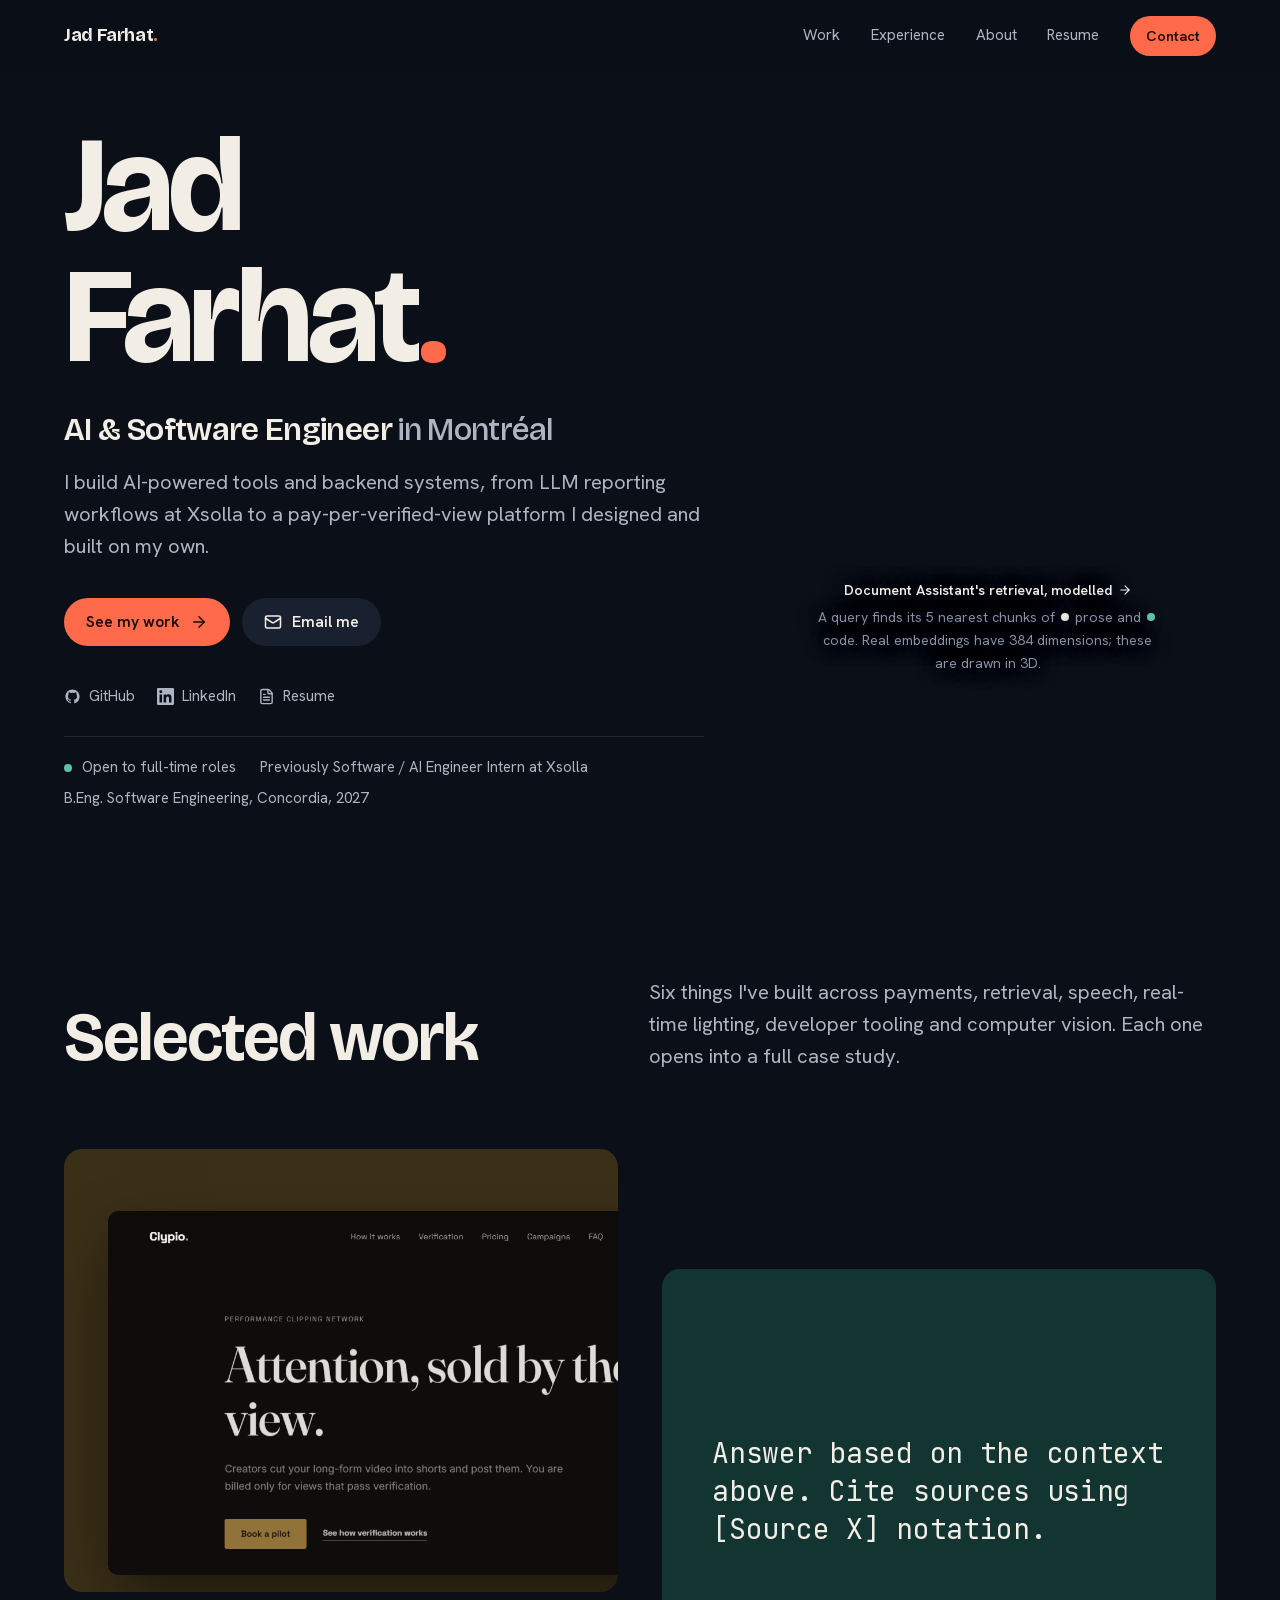
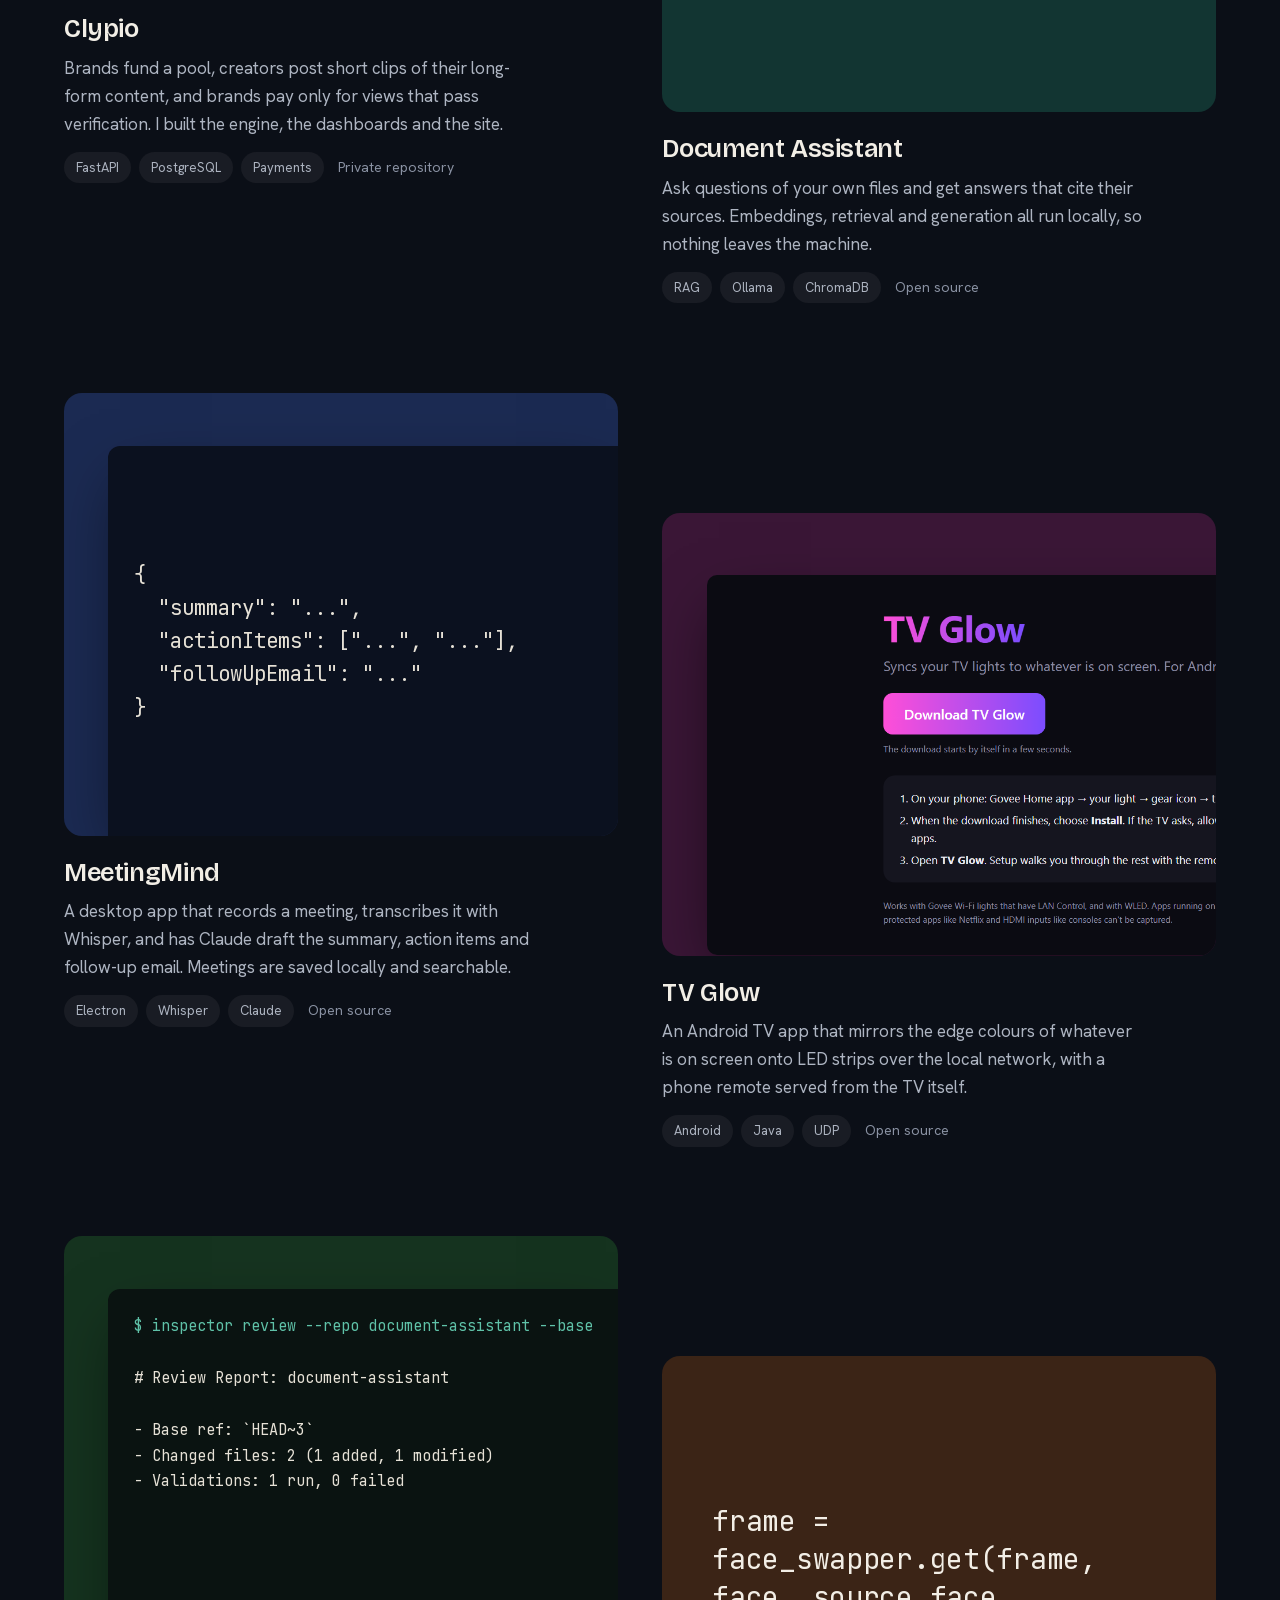
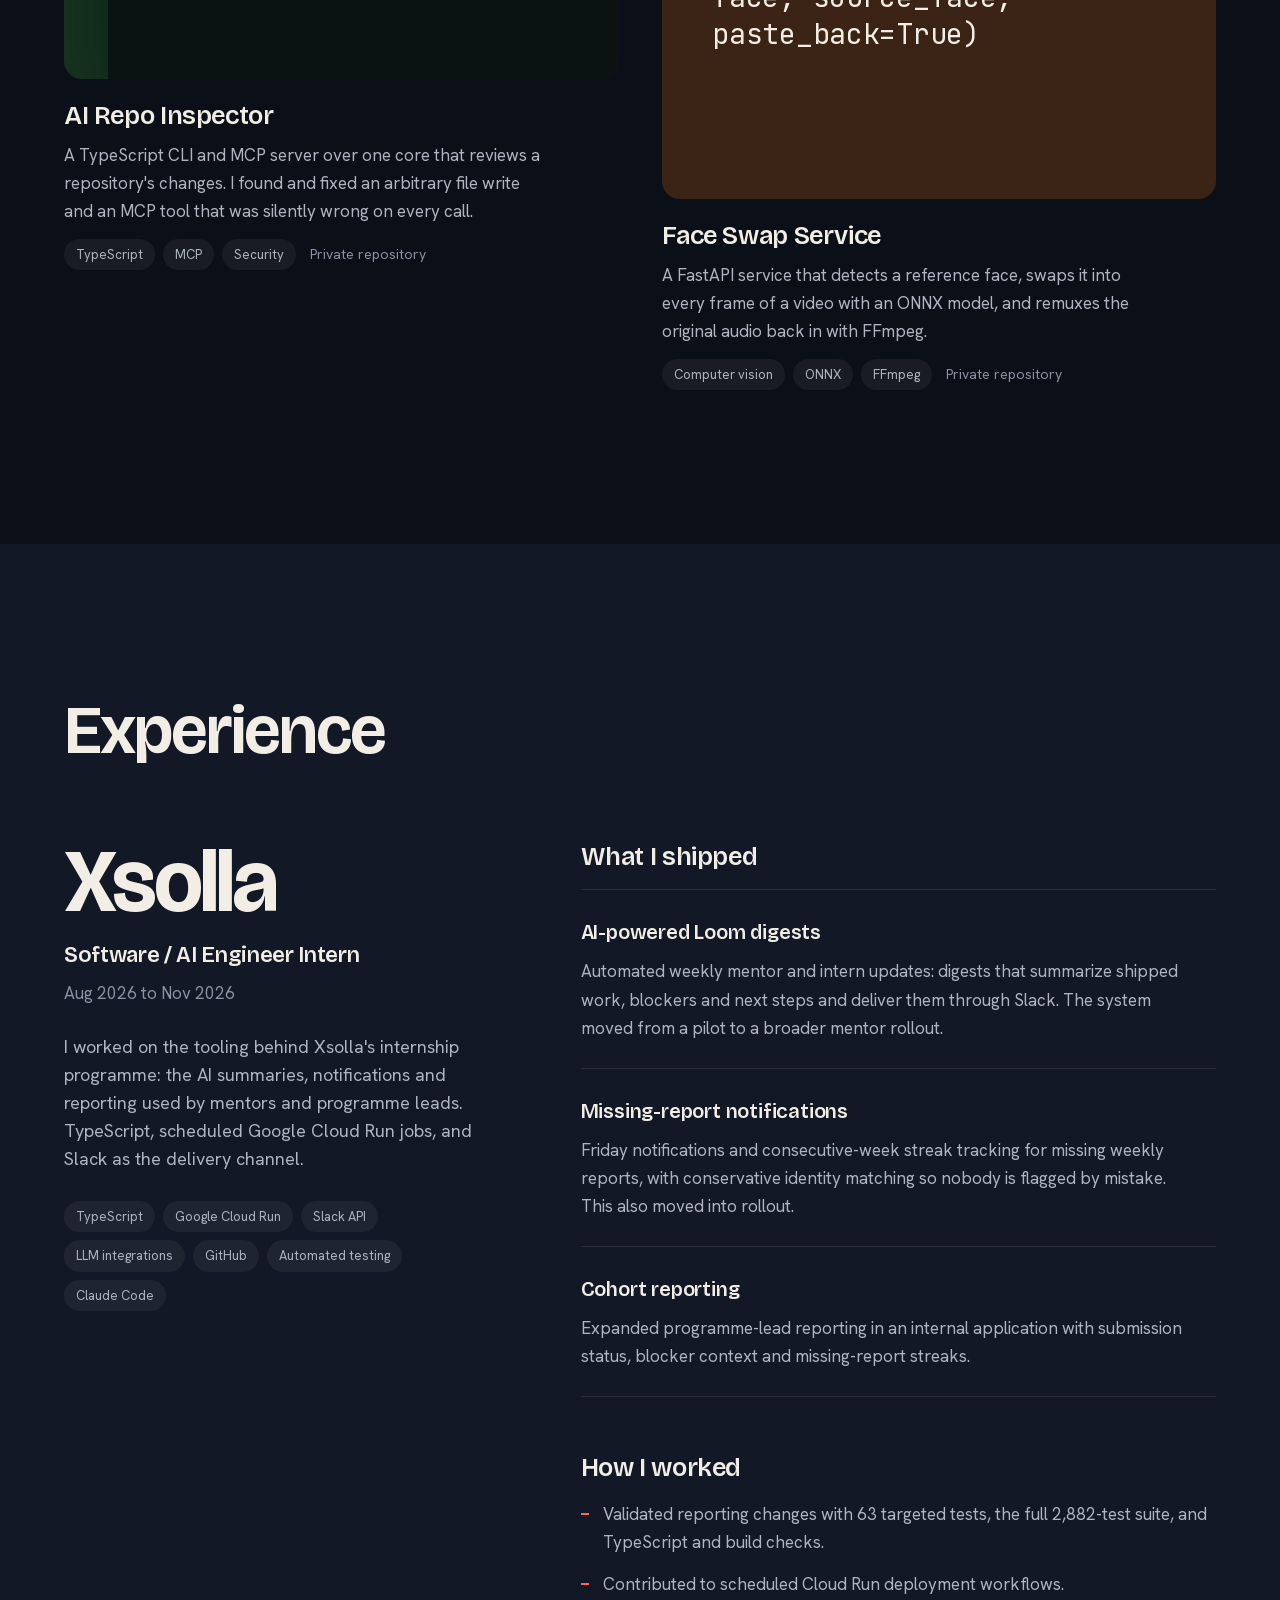
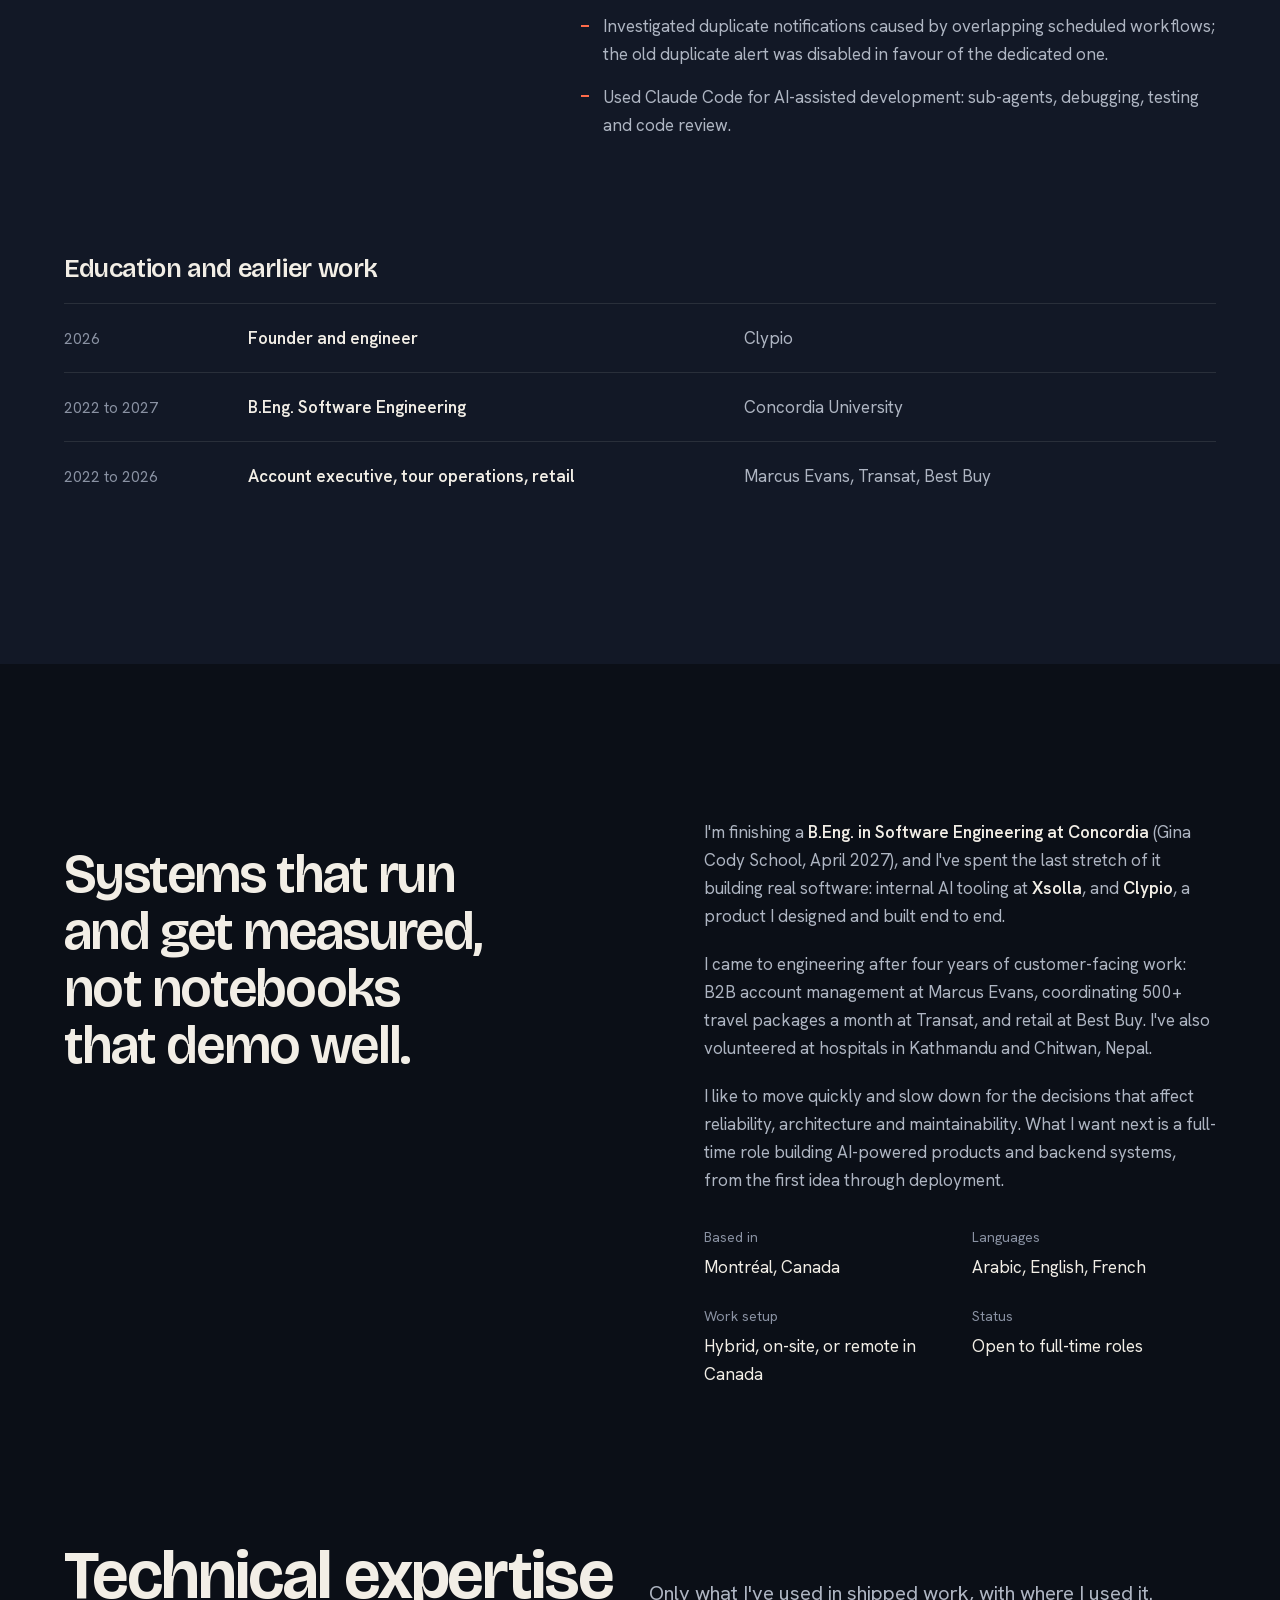
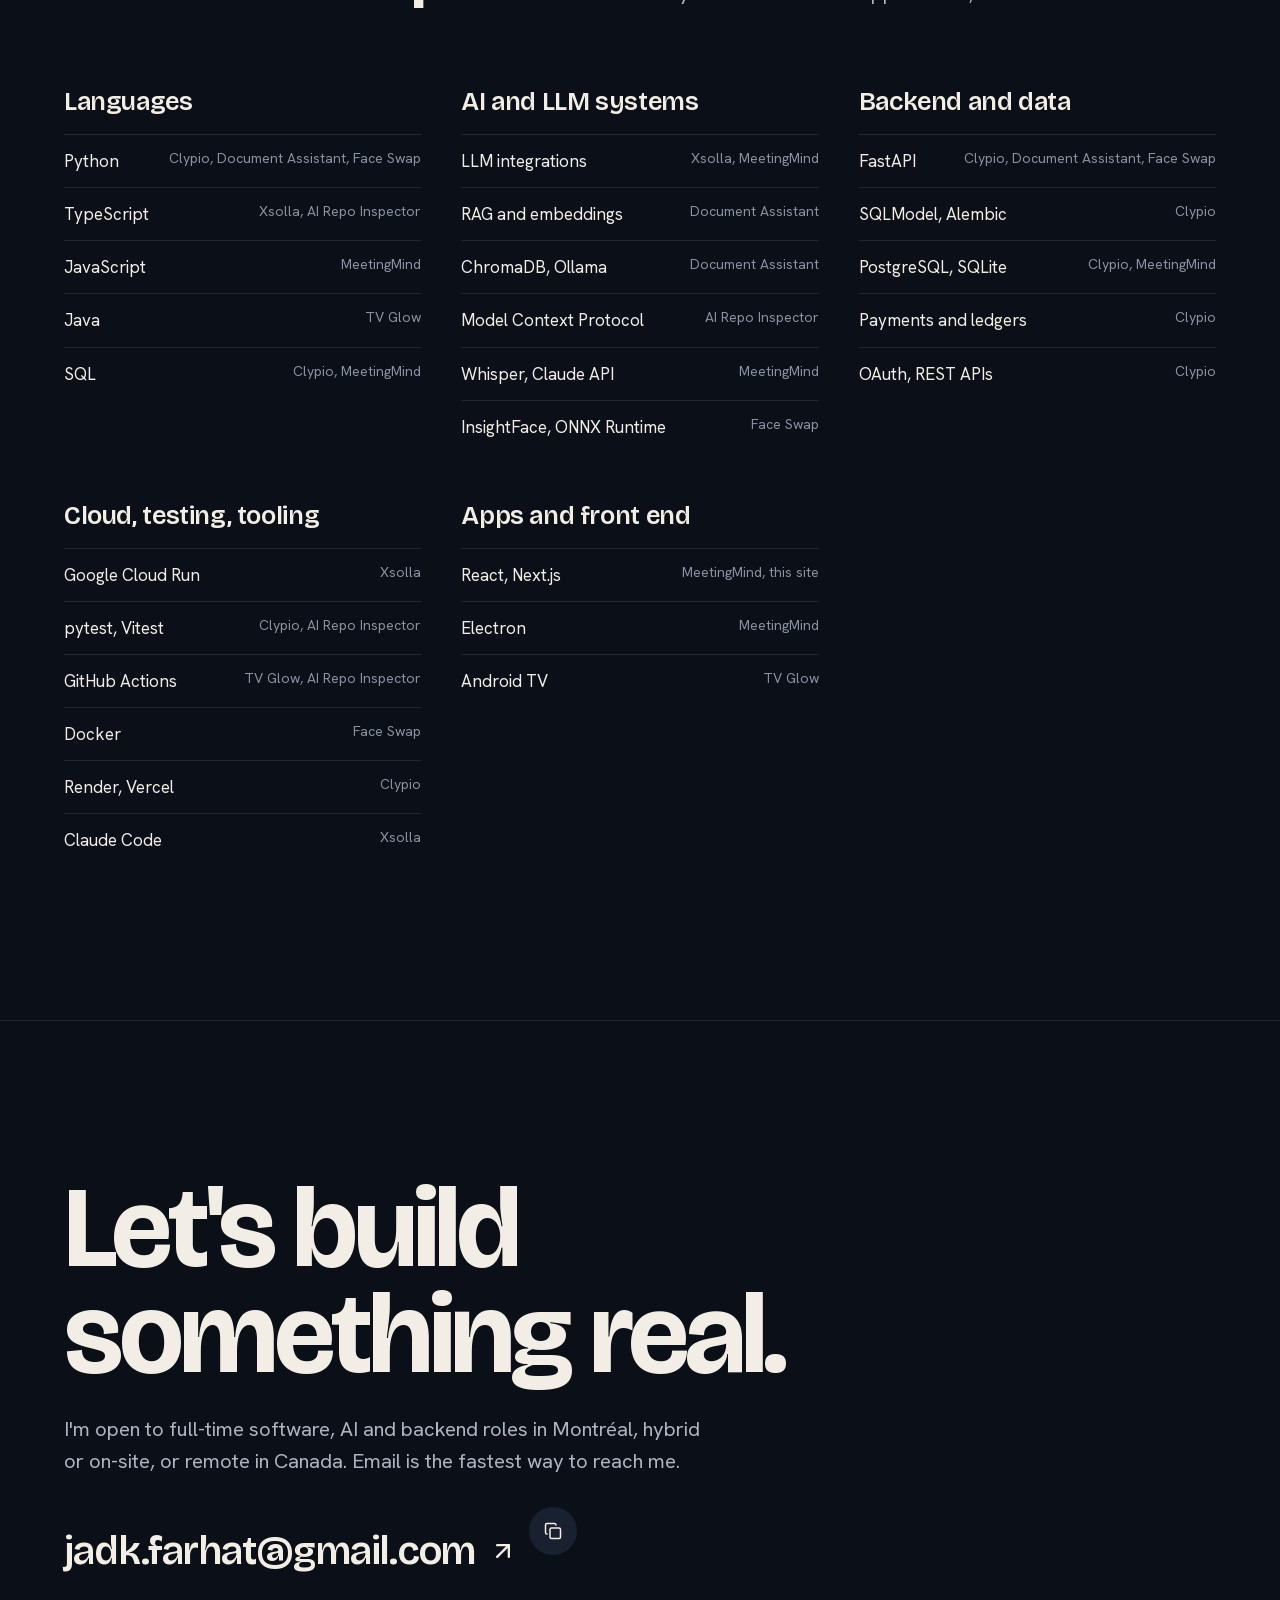
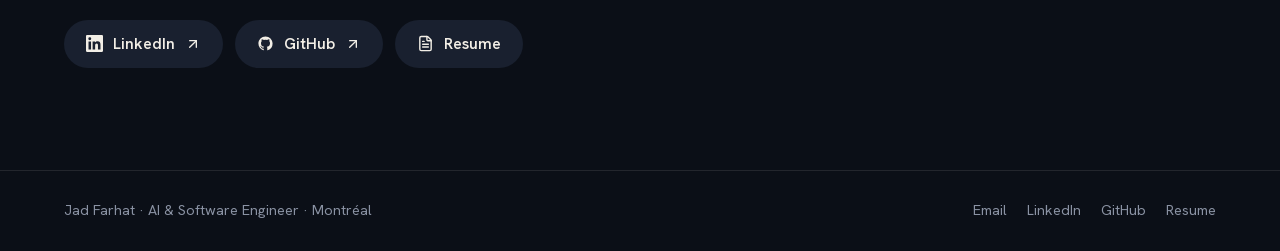
==== commit 1d444a20: "Add resume and Resume links Resume PDF linked from the nav, hero, contact section and footer.  Co-Au" ====
--- a/index.html
+++ b/index.html
@@ -1,4 +1,4 @@
-<!DOCTYPE html><html lang="en" class="bricolage_grotesque_2661356-module__MpGoUq__variable hanken_grotesk_74a06ad1-module__SAL2Za__variable jetbrains_mono_dc177b0e-module__78ed6G__variable"><head><meta charSet="utf-8"/><meta name="viewport" content="width=device-width, initial-scale=1"/><link rel="preload" href="/_next/static/media/70bc3e132a0a741e-s.p.1409xf.ylxg8g.woff2" as="font" crossorigin="" type="font/woff2"/><link rel="preload" href="/_next/static/media/74effe3e2193102a-s.p.0ho7b-3weylg2.woff2" as="font" crossorigin="" type="font/woff2"/><link rel="preload" href="/_next/static/media/c47649aa31f9e140-s.p.11uo_35nso9mn.woff2" as="font" crossorigin="" type="font/woff2"/><link rel="preload" href="/work/clypio/home.png" as="image"/><link rel="stylesheet" href="/_next/static/chunks/05c-v0tlpad1g.css" data-precedence="next"/><link rel="preload" as="script" fetchPriority="low" href="/_next/static/chunks/0ht900cau6_ur.js"/><script src="/_next/static/chunks/0dgq26a5_oy.a.js" async=""></script><script src="/_next/static/chunks/0n~dq4kpx9xxx.js" async=""></script><script src="/_next/static/chunks/0174xh3wfsjm1.js" async=""></script><script src="/_next/static/chunks/turbopack-01map0okh_ooy.js" async=""></script><script src="/_next/static/chunks/0r~mdhk64_h_h.js" async=""></script><script src="/_next/static/chunks/0d3shmwh5_nmn.js" async=""></script><script src="/_next/static/chunks/0ljokyah4fw.m.js" async=""></script><meta name="next-size-adjust" content=""/><meta name="theme-color" content="#0b0f17"/><title>Jad Farhat, AI &amp; Software Engineer</title><meta name="description" content="Jad Farhat, AI &amp; Software Engineer in Montréal. Previously Software / AI Engineer Intern at Xsolla. Builds AI-powered tools and backend systems."/><meta property="og:title" content="Jad Farhat, AI &amp; Software Engineer"/><meta property="og:description" content="Jad Farhat, AI &amp; Software Engineer in Montréal. Previously Software / AI Engineer Intern at Xsolla. Builds AI-powered tools and backend systems."/><meta property="og:url" content="https://j4dgpt.github.io/"/><meta property="og:image" content="https://j4dgpt.github.io/img/jad.webp"/><meta property="og:type" content="website"/><meta name="twitter:card" content="summary_large_image"/><meta name="twitter:title" content="Jad Farhat, AI &amp; Software Engineer"/><meta name="twitter:description" content="Jad Farhat, AI &amp; Software Engineer in Montréal. Previously Software / AI Engineer Intern at Xsolla. Builds AI-powered tools and backend systems."/><meta name="twitter:image" content="https://j4dgpt.github.io/img/jad.webp"/><link rel="icon" href="/icon.svg?icon.04745zr6qy-91.svg" sizes="any" type="image/svg+xml"/><script src="/_next/static/chunks/03~yq9q893hmn.js" noModule=""></script></head><body><div hidden=""><!--$--><!--/$--></div><a href="#main" class="skip">Skip to content</a><header class="nav"><div class="wrap nav-inner"><a class="nav-mark" href="/">Jad Farhat<span>.</span></a><nav aria-label="Primary"><ul class="nav-links"><li><a href="/#work">Work</a></li><li><a href="/#experience">Experience</a></li><li class="nav-hide-sm"><a href="/#about">About</a></li><li><a class="btn btn-primary" href="mailto:jadk.farhat@gmail.com">Contact</a></li></ul></nav></div></header><main id="main"><section class="hero" aria-labelledby="name"><div class="wrap"><div class="hero-grid"><div><h1 id="name" class="display hero-name"><span class="line"><span class="word">Jad</span></span><span class="line"><span class="word">Farhat<span class="accent">.</span></span></span></h1><p class="hero-role">AI &amp; Software Engineer <span class="muted">in Montréal</span></p><p class="lede pretty">I build AI-powered tools and backend systems, from LLM reporting workflows at Xsolla to a pay-per-verified-view platform I designed and built on my own.</p><div class="hero-actions"><a href="#work" class="btn btn-primary">See my work <svg xmlns="http://www.w3.org/2000/svg" width="18" height="18" viewBox="0 0 24 24" fill="none" stroke="currentColor" stroke-width="2" stroke-linecap="round" stroke-linejoin="round" class="lucide lucide-arrow-right nudge" aria-hidden="true"><path d="M5 12h14"></path><path d="m12 5 7 7-7 7"></path></svg></a><a href="mailto:jadk.farhat@gmail.com" class="btn"><svg xmlns="http://www.w3.org/2000/svg" width="18" height="18" viewBox="0 0 24 24" fill="none" stroke="currentColor" stroke-width="2" stroke-linecap="round" stroke-linejoin="round" class="lucide lucide-mail" aria-hidden="true"><path d="m22 7-8.991 5.727a2 2 0 0 1-2.009 0L2 7"></path><rect x="2" y="4" width="20" height="16" rx="2"></rect></svg> Email me</a></div><ul class="hero-quiet" aria-label="Profiles"><li><a href="https://github.com/j4dgpt" target="_blank" rel="noopener noreferrer"><svg width="17" height="17" viewBox="0 0 24 24" fill="currentColor"><path d="M12 2C6.477 2 2 6.484 2 12.017c0 4.425 2.865 8.18 6.839 9.504.5.092.682-.217.682-.483 0-.237-.008-.868-.013-1.703-2.782.605-3.369-1.343-3.369-1.343-.454-1.158-1.11-1.466-1.11-1.466-.908-.62.069-.608.069-.608 1.003.07 1.531 1.032 1.531 1.032.892 1.53 2.341 1.088 2.91.832.092-.647.35-1.088.636-1.338-2.22-.253-4.555-1.113-4.555-4.951 0-1.093.39-1.988 1.029-2.688-.103-.253-.446-1.272.098-2.65 0 0 .84-.27 2.75 1.026A9.564 9.564 0 0 1 12 6.844a9.59 9.59 0 0 1 2.504.337c1.909-1.296 2.747-1.027 2.747-1.027.546 1.379.202 2.398.1 2.651.64.7 1.028 1.595 1.028 2.688 0 3.848-2.339 4.695-4.566 4.943.359.309.678.92.678 1.855 0 1.338-.012 2.419-.012 2.747 0 .268.18.58.688.482A10.019 10.019 0 0 0 22 12.017C22 6.484 17.522 2 12 2Z"></path></svg> GitHub</a></li><li><a href="https://www.linkedin.com/in/jafarhat/" target="_blank" rel="noopener noreferrer"><svg width="17" height="17" viewBox="0 0 24 24" fill="currentColor"><path d="M20.447 20.452h-3.554v-5.569c0-1.328-.027-3.037-1.852-3.037-1.853 0-2.136 1.445-2.136 2.939v5.667H9.351V9h3.414v1.561h.046c.477-.9 1.637-1.85 3.37-1.85 3.601 0 4.267 2.37 4.267 5.455v6.286zM5.337 7.433a2.062 2.062 0 0 1-2.063-2.065 2.064 2.064 0 1 1 2.063 2.065zm1.782 13.019H3.555V9h3.564v11.452zM22.225 0H1.771C.792 0 0 .774 0 1.729v20.542C0 23.227.792 24 1.771 24h20.451C23.2 24 24 23.227 24 22.271V1.729C24 .774 23.2 0 22.222 0h.003z"></path></svg> LinkedIn</a></li></ul><p class="hero-status"><span><span class="dot" data-tone="verified" aria-hidden="true"></span> Open to full-time roles</span><span>Previously Software / AI Engineer Intern at Xsolla</span><span>B.Eng. Software Engineering, Concordia, 2027</span></p></div><figure class="hero-3d"><span class="sr-only">Animated 3D model of Document Assistant&#x27;s retrieval: points stand for chunks of text and code, and a query moves through them, lighting up its five nearest chunks.</span><figcaption class="hero-3d-cap"><a class="link" href="/work/document-assistant/">Document Assistant&#x27;s retrieval, modelled <svg xmlns="http://www.w3.org/2000/svg" width="14" height="14" viewBox="0 0 24 24" fill="none" stroke="currentColor" stroke-width="2" stroke-linecap="round" stroke-linejoin="round" class="lucide lucide-arrow-right" aria-hidden="true"><path d="M5 12h14"></path><path d="m12 5 7 7-7 7"></path></svg></a><span>A query finds its 5 nearest chunks of <i class="key key-prose" aria-hidden="true"></i> prose and <i class="key key-code" aria-hidden="true"></i> code. Real embeddings have 384 dimensions; these are drawn in 3D.</span></figcaption></figure></div></div></section><section id="work" class="section" aria-labelledby="work-title"><div class="wrap"><div class="head"><h2 id="work-title" class="h2">Selected work</h2><p class="lede pretty">Six things I&#x27;ve built across payments, retrieval, speech, real-time lighting, developer tooling and computer vision. Each one opens into a full case study.</p></div><div class="work-grid"><a class="tile reveal" aria-label="Clypio: Pay-per-verified-view clipping network. Read the case study." href="/work/clypio/"><div class="tile-media" style="background:#3a2f17"><div class="cover"><div class="cover-shot"><img src="/work/clypio/home.png" alt="Clypio landing page: Attention, sold by the view." width="1440" height="630" loading="eager"/></div></div></div><div class="tile-body"><h3 class="h3 tile-title">Clypio<!-- --> <svg xmlns="http://www.w3.org/2000/svg" width="22" height="22" viewBox="0 0 24 24" fill="none" stroke="currentColor" stroke-width="2" stroke-linecap="round" stroke-linejoin="round" class="lucide lucide-arrow-right" aria-hidden="true"><path d="M5 12h14"></path><path d="m12 5 7 7-7 7"></path></svg></h3><p class="tile-tagline pretty">Brands fund a pool, creators post short clips of their long-form content, and brands pay only for views that pass verification. I built the engine, the dashboards and the site.</p><div class="tile-meta"><ul class="chips" aria-label="Technologies"><li class="chip">FastAPI</li><li class="chip">PostgreSQL</li><li class="chip">Payments</li></ul><span>Private repository</span></div></div></a><a class="tile reveal" aria-label="Document Assistant: Private RAG over your own documents and code. Read the case study." href="/work/document-assistant/"><div class="tile-media" style="background:#123532"><div class="cover"><figure class="cover-line" aria-label="Line from src/llm/ollama_client.py"><pre><code>Answer based on the context above. Cite sources using [Source X] notation.</code></pre></figure></div></div><div class="tile-body"><h3 class="h3 tile-title">Document Assistant<!-- --> <svg xmlns="http://www.w3.org/2000/svg" width="22" height="22" viewBox="0 0 24 24" fill="none" stroke="currentColor" stroke-width="2" stroke-linecap="round" stroke-linejoin="round" class="lucide lucide-arrow-right" aria-hidden="true"><path d="M5 12h14"></path><path d="m12 5 7 7-7 7"></path></svg></h3><p class="tile-tagline pretty">Ask questions of your own files and get answers that cite their sources. Embeddings, retrieval and generation all run locally, so nothing leaves the machine.</p><div class="tile-meta"><ul class="chips" aria-label="Technologies"><li class="chip">RAG</li><li class="chip">Ollama</li><li class="chip">ChromaDB</li></ul><span>Open source</span></div></div></a><a class="tile reveal" aria-label="MeetingMind: From recorded meeting to follow-up email. Read the case study." href="/work/meetingmind/"><div class="tile-media" style="background:#1b2a52"><div class="cover"><figure class="cover-code" aria-label="Code excerpt from src/services/aiService.js"><pre><code>{
+<!DOCTYPE html><html lang="en" class="bricolage_grotesque_2661356-module__MpGoUq__variable hanken_grotesk_74a06ad1-module__SAL2Za__variable jetbrains_mono_dc177b0e-module__78ed6G__variable"><head><meta charSet="utf-8"/><meta name="viewport" content="width=device-width, initial-scale=1"/><link rel="preload" href="/_next/static/media/70bc3e132a0a741e-s.p.1409xf.ylxg8g.woff2" as="font" crossorigin="" type="font/woff2"/><link rel="preload" href="/_next/static/media/74effe3e2193102a-s.p.0ho7b-3weylg2.woff2" as="font" crossorigin="" type="font/woff2"/><link rel="preload" href="/_next/static/media/c47649aa31f9e140-s.p.11uo_35nso9mn.woff2" as="font" crossorigin="" type="font/woff2"/><link rel="preload" href="/work/clypio/home.png" as="image"/><link rel="stylesheet" href="/_next/static/chunks/05c-v0tlpad1g.css" data-precedence="next"/><link rel="preload" as="script" fetchPriority="low" href="/_next/static/chunks/0ht900cau6_ur.js"/><script src="/_next/static/chunks/0dgq26a5_oy.a.js" async=""></script><script src="/_next/static/chunks/0n~dq4kpx9xxx.js" async=""></script><script src="/_next/static/chunks/0174xh3wfsjm1.js" async=""></script><script src="/_next/static/chunks/turbopack-01map0okh_ooy.js" async=""></script><script src="/_next/static/chunks/0r~mdhk64_h_h.js" async=""></script><script src="/_next/static/chunks/0d3shmwh5_nmn.js" async=""></script><script src="/_next/static/chunks/0ljokyah4fw.m.js" async=""></script><meta name="next-size-adjust" content=""/><meta name="theme-color" content="#0b0f17"/><title>Jad Farhat, AI &amp; Software Engineer</title><meta name="description" content="Jad Farhat, AI &amp; Software Engineer in Montréal. Previously Software / AI Engineer Intern at Xsolla. Builds AI-powered tools and backend systems."/><meta property="og:title" content="Jad Farhat, AI &amp; Software Engineer"/><meta property="og:description" content="Jad Farhat, AI &amp; Software Engineer in Montréal. Previously Software / AI Engineer Intern at Xsolla. Builds AI-powered tools and backend systems."/><meta property="og:url" content="https://j4dgpt.github.io/"/><meta property="og:image" content="https://j4dgpt.github.io/img/jad.webp"/><meta property="og:type" content="website"/><meta name="twitter:card" content="summary_large_image"/><meta name="twitter:title" content="Jad Farhat, AI &amp; Software Engineer"/><meta name="twitter:description" content="Jad Farhat, AI &amp; Software Engineer in Montréal. Previously Software / AI Engineer Intern at Xsolla. Builds AI-powered tools and backend systems."/><meta name="twitter:image" content="https://j4dgpt.github.io/img/jad.webp"/><link rel="icon" href="/icon.svg?icon.04745zr6qy-91.svg" sizes="any" type="image/svg+xml"/><script src="/_next/static/chunks/03~yq9q893hmn.js" noModule=""></script></head><body><div hidden=""><!--$--><!--/$--></div><a href="#main" class="skip">Skip to content</a><header class="nav"><div class="wrap nav-inner"><a class="nav-mark" href="/">Jad Farhat<span>.</span></a><nav aria-label="Primary"><ul class="nav-links"><li><a href="/#work">Work</a></li><li><a href="/#experience">Experience</a></li><li class="nav-hide-sm"><a href="/#about">About</a></li><li class="nav-hide-sm"><a href="/resume.pdf" target="_blank" rel="noopener noreferrer">Resume</a></li><li><a class="btn btn-primary" href="mailto:jadk.farhat@gmail.com">Contact</a></li></ul></nav></div></header><main id="main"><section class="hero" aria-labelledby="name"><div class="wrap"><div class="hero-grid"><div><h1 id="name" class="display hero-name"><span class="line"><span class="word">Jad</span></span><span class="line"><span class="word">Farhat<span class="accent">.</span></span></span></h1><p class="hero-role">AI &amp; Software Engineer <span class="muted">in Montréal</span></p><p class="lede pretty">I build AI-powered tools and backend systems, from LLM reporting workflows at Xsolla to a pay-per-verified-view platform I designed and built on my own.</p><div class="hero-actions"><a href="#work" class="btn btn-primary">See my work <svg xmlns="http://www.w3.org/2000/svg" width="18" height="18" viewBox="0 0 24 24" fill="none" stroke="currentColor" stroke-width="2" stroke-linecap="round" stroke-linejoin="round" class="lucide lucide-arrow-right nudge" aria-hidden="true"><path d="M5 12h14"></path><path d="m12 5 7 7-7 7"></path></svg></a><a href="mailto:jadk.farhat@gmail.com" class="btn"><svg xmlns="http://www.w3.org/2000/svg" width="18" height="18" viewBox="0 0 24 24" fill="none" stroke="currentColor" stroke-width="2" stroke-linecap="round" stroke-linejoin="round" class="lucide lucide-mail" aria-hidden="true"><path d="m22 7-8.991 5.727a2 2 0 0 1-2.009 0L2 7"></path><rect x="2" y="4" width="20" height="16" rx="2"></rect></svg> Email me</a></div><ul class="hero-quiet" aria-label="Profiles"><li><a href="https://github.com/j4dgpt" target="_blank" rel="noopener noreferrer"><svg width="17" height="17" viewBox="0 0 24 24" fill="currentColor"><path d="M12 2C6.477 2 2 6.484 2 12.017c0 4.425 2.865 8.18 6.839 9.504.5.092.682-.217.682-.483 0-.237-.008-.868-.013-1.703-2.782.605-3.369-1.343-3.369-1.343-.454-1.158-1.11-1.466-1.11-1.466-.908-.62.069-.608.069-.608 1.003.07 1.531 1.032 1.531 1.032.892 1.53 2.341 1.088 2.91.832.092-.647.35-1.088.636-1.338-2.22-.253-4.555-1.113-4.555-4.951 0-1.093.39-1.988 1.029-2.688-.103-.253-.446-1.272.098-2.65 0 0 .84-.27 2.75 1.026A9.564 9.564 0 0 1 12 6.844a9.59 9.59 0 0 1 2.504.337c1.909-1.296 2.747-1.027 2.747-1.027.546 1.379.202 2.398.1 2.651.64.7 1.028 1.595 1.028 2.688 0 3.848-2.339 4.695-4.566 4.943.359.309.678.92.678 1.855 0 1.338-.012 2.419-.012 2.747 0 .268.18.58.688.482A10.019 10.019 0 0 0 22 12.017C22 6.484 17.522 2 12 2Z"></path></svg> GitHub</a></li><li><a href="https://www.linkedin.com/in/jafarhat/" target="_blank" rel="noopener noreferrer"><svg width="17" height="17" viewBox="0 0 24 24" fill="currentColor"><path d="M20.447 20.452h-3.554v-5.569c0-1.328-.027-3.037-1.852-3.037-1.853 0-2.136 1.445-2.136 2.939v5.667H9.351V9h3.414v1.561h.046c.477-.9 1.637-1.85 3.37-1.85 3.601 0 4.267 2.37 4.267 5.455v6.286zM5.337 7.433a2.062 2.062 0 0 1-2.063-2.065 2.064 2.064 0 1 1 2.063 2.065zm1.782 13.019H3.555V9h3.564v11.452zM22.225 0H1.771C.792 0 0 .774 0 1.729v20.542C0 23.227.792 24 1.771 24h20.451C23.2 24 24 23.227 24 22.271V1.729C24 .774 23.2 0 22.222 0h.003z"></path></svg> LinkedIn</a></li><li><a href="/resume.pdf" target="_blank" rel="noopener noreferrer"><svg xmlns="http://www.w3.org/2000/svg" width="17" height="17" viewBox="0 0 24 24" fill="none" stroke="currentColor" stroke-width="2" stroke-linecap="round" stroke-linejoin="round" class="lucide lucide-file-text" aria-hidden="true"><path d="M6 22a2 2 0 0 1-2-2V4a2 2 0 0 1 2-2h8a2.4 2.4 0 0 1 1.704.706l3.588 3.588A2.4 2.4 0 0 1 20 8v12a2 2 0 0 1-2 2z"></path><path d="M14 2v5a1 1 0 0 0 1 1h5"></path><path d="M10 9H8"></path><path d="M16 13H8"></path><path d="M16 17H8"></path></svg> Resume</a></li></ul><p class="hero-status"><span><span class="dot" data-tone="verified" aria-hidden="true"></span> Open to full-time roles</span><span>Previously Software / AI Engineer Intern at Xsolla</span><span>B.Eng. Software Engineering, Concordia, 2027</span></p></div><figure class="hero-3d"><span class="sr-only">Animated 3D model of Document Assistant&#x27;s retrieval: points stand for chunks of text and code, and a query moves through them, lighting up its five nearest chunks.</span><figcaption class="hero-3d-cap"><a class="link" href="/work/document-assistant/">Document Assistant&#x27;s retrieval, modelled <svg xmlns="http://www.w3.org/2000/svg" width="14" height="14" viewBox="0 0 24 24" fill="none" stroke="currentColor" stroke-width="2" stroke-linecap="round" stroke-linejoin="round" class="lucide lucide-arrow-right" aria-hidden="true"><path d="M5 12h14"></path><path d="m12 5 7 7-7 7"></path></svg></a><span>A query finds its 5 nearest chunks of <i class="key key-prose" aria-hidden="true"></i> prose and <i class="key key-code" aria-hidden="true"></i> code. Real embeddings have 384 dimensions; these are drawn in 3D.</span></figcaption></figure></div></div></section><section id="work" class="section" aria-labelledby="work-title"><div class="wrap"><div class="head"><h2 id="work-title" class="h2">Selected work</h2><p class="lede pretty">Six things I&#x27;ve built across payments, retrieval, speech, real-time lighting, developer tooling and computer vision. Each one opens into a full case study.</p></div><div class="work-grid"><a class="tile reveal" aria-label="Clypio: Pay-per-verified-view clipping network. Read the case study." href="/work/clypio/"><div class="tile-media" style="background:#3a2f17"><div class="cover"><div class="cover-shot"><img src="/work/clypio/home.png" alt="Clypio landing page: Attention, sold by the view." width="1440" height="630" loading="eager"/></div></div></div><div class="tile-body"><h3 class="h3 tile-title">Clypio<!-- --> <svg xmlns="http://www.w3.org/2000/svg" width="22" height="22" viewBox="0 0 24 24" fill="none" stroke="currentColor" stroke-width="2" stroke-linecap="round" stroke-linejoin="round" class="lucide lucide-arrow-right" aria-hidden="true"><path d="M5 12h14"></path><path d="m12 5 7 7-7 7"></path></svg></h3><p class="tile-tagline pretty">Brands fund a pool, creators post short clips of their long-form content, and brands pay only for views that pass verification. I built the engine, the dashboards and the site.</p><div class="tile-meta"><ul class="chips" aria-label="Technologies"><li class="chip">FastAPI</li><li class="chip">PostgreSQL</li><li class="chip">Payments</li></ul><span>Private repository</span></div></div></a><a class="tile reveal" aria-label="Document Assistant: Private RAG over your own documents and code. Read the case study." href="/work/document-assistant/"><div class="tile-media" style="background:#123532"><div class="cover"><figure class="cover-line" aria-label="Line from src/llm/ollama_client.py"><pre><code>Answer based on the context above. Cite sources using [Source X] notation.</code></pre></figure></div></div><div class="tile-body"><h3 class="h3 tile-title">Document Assistant<!-- --> <svg xmlns="http://www.w3.org/2000/svg" width="22" height="22" viewBox="0 0 24 24" fill="none" stroke="currentColor" stroke-width="2" stroke-linecap="round" stroke-linejoin="round" class="lucide lucide-arrow-right" aria-hidden="true"><path d="M5 12h14"></path><path d="m12 5 7 7-7 7"></path></svg></h3><p class="tile-tagline pretty">Ask questions of your own files and get answers that cite their sources. Embeddings, retrieval and generation all run locally, so nothing leaves the machine.</p><div class="tile-meta"><ul class="chips" aria-label="Technologies"><li class="chip">RAG</li><li class="chip">Ollama</li><li class="chip">ChromaDB</li></ul><span>Open source</span></div></div></a><a class="tile reveal" aria-label="MeetingMind: From recorded meeting to follow-up email. Read the case study." href="/work/meetingmind/"><div class="tile-media" style="background:#1b2a52"><div class="cover"><figure class="cover-code" aria-label="Code excerpt from src/services/aiService.js"><pre><code>{
   &quot;summary&quot;: &quot;...&quot;,
   &quot;actionItems&quot;: [&quot;...&quot;, &quot;...&quot;],
   &quot;followUpEmail&quot;: &quot;...&quot;
@@ -8,4 +8,4 @@
 
 - Base ref: `HEAD~3`
 - Changed files: 2 (1 added, 1 modified)
-- Validations: 1 run, 0 failed</code></pre></figure></div></div><div class="tile-body"><h3 class="h3 tile-title">AI Repo Inspector<!-- --> <svg xmlns="http://www.w3.org/2000/svg" width="22" height="22" viewBox="0 0 24 24" fill="none" stroke="currentColor" stroke-width="2" stroke-linecap="round" stroke-linejoin="round" class="lucide lucide-arrow-right" aria-hidden="true"><path d="M5 12h14"></path><path d="m12 5 7 7-7 7"></path></svg></h3><p class="tile-tagline pretty">A TypeScript CLI and MCP server over one core that reviews a repository&#x27;s changes. I found and fixed an arbitrary file write and an MCP tool that was silently wrong on every call.</p><div class="tile-meta"><ul class="chips" aria-label="Technologies"><li class="chip">TypeScript</li><li class="chip">MCP</li><li class="chip">Security</li></ul><span>Private repository</span></div></div></a><a class="tile reveal" aria-label="Face Swap Service: Computer vision pipeline that keeps the audio. Read the case study." href="/work/face-swap/"><div class="tile-media" style="background:#3b2416"><div class="cover"><figure class="cover-line" aria-label="Line from backend/main.py"><pre><code>frame = face_swapper.get(frame, face, source_face, paste_back=True)</code></pre></figure></div></div><div class="tile-body"><h3 class="h3 tile-title">Face Swap Service<!-- --> <svg xmlns="http://www.w3.org/2000/svg" width="22" height="22" viewBox="0 0 24 24" fill="none" stroke="currentColor" stroke-width="2" stroke-linecap="round" stroke-linejoin="round" class="lucide lucide-arrow-right" aria-hidden="true"><path d="M5 12h14"></path><path d="m12 5 7 7-7 7"></path></svg></h3><p class="tile-tagline pretty">A FastAPI service that detects a reference face, swaps it into every frame of a video with an ONNX model, and remuxes the original audio back in with FFmpeg.</p><div class="tile-meta"><ul class="chips" aria-label="Technologies"><li class="chip">Computer vision</li><li class="chip">ONNX</li><li class="chip">FFmpeg</li></ul><span>Private repository</span></div></div></a></div></div></section><section id="experience" class="section" aria-labelledby="xp-title" style="background:var(--bg-2)"><div class="wrap"><h2 id="xp-title" class="h2" style="margin-bottom:clamp(48px, 6vw, 80px)">Experience</h2><div class="xp"><div class="xp-side"><p class="display xp-org">Xsolla</p><p class="xp-role">Software / AI Engineer Intern</p><p class="xp-when">Aug 2026 to Nov 2026</p><p class="lede pretty">I worked on the tooling behind Xsolla&#x27;s internship programme: the AI summaries, notifications and reporting used by mentors and programme leads. TypeScript, scheduled Google Cloud Run jobs, and Slack as the delivery channel.</p><ul class="chips" aria-label="Technologies at Xsolla"><li class="chip">TypeScript</li><li class="chip">Google Cloud Run</li><li class="chip">Slack API</li><li class="chip">LLM integrations</li><li class="chip">GitHub</li><li class="chip">Automated testing</li><li class="chip">Claude Code</li></ul></div><div><div class="xp-block"><h3 class="h3 xp-sub">What I shipped</h3><article class="ship reveal"><h4 class="xp-item">AI-powered Loom digests</h4><p class="pretty">Automated weekly mentor and intern updates: digests that summarize shipped work, blockers and next steps and deliver them through Slack. The system moved from a pilot to a broader mentor rollout.</p></article><article class="ship reveal"><h4 class="xp-item">Missing-report notifications</h4><p class="pretty">Friday notifications and consecutive-week streak tracking for missing weekly reports, with conservative identity matching so nobody is flagged by mistake. This also moved into rollout.</p></article><article class="ship reveal"><h4 class="xp-item">Cohort reporting</h4><p class="pretty">Expanded programme-lead reporting in an internal application with submission status, blocker context and missing-report streaks.</p></article></div><div class="xp-block"><h3 class="h3 xp-sub">How I worked</h3><ul class="bullets"><li class="pretty">Validated reporting changes with 63 targeted tests, the full 2,882-test suite, and TypeScript and build checks.</li><li class="pretty">Contributed to scheduled Cloud Run deployment workflows.</li><li class="pretty">Investigated duplicate notifications caused by overlapping scheduled workflows; the old duplicate alert was disabled in favour of the dedicated one.</li><li class="pretty">Used Claude Code for AI-assisted development: sub-agents, debugging, testing and code review.</li></ul></div></div></div><h3 class="h3 xp-sub" style="margin-top:clamp(80px, 9vw, 128px)">Education and earlier work</h3><ol class="timeline" aria-label="Education and earlier work"><li><span class="when">2026</span><span class="what">Founder and engineer</span><span class="where">Clypio</span></li><li><span class="when">2022 to 2027</span><span class="what">B.Eng. Software Engineering</span><span class="where">Concordia University</span></li><li><span class="when">2022 to 2026</span><span class="what">Account executive, tour operations, retail</span><span class="where">Marcus Evans, Transat, Best Buy</span></li></ol></div></section><section id="about" class="section" aria-labelledby="about-title"><div class="wrap about"><div><h2 id="about-title" class="sr-only">About</h2><p class="display about-big balance">Systems that run and get measured, not notebooks that demo well.</p></div><div class="about-body reveal"><p class="pretty">I&#x27;m finishing a <strong>B.Eng. in Software Engineering at Concordia</strong> <!-- -->(Gina Cody School, April 2027), and I&#x27;ve spent the last stretch of it building real software: internal AI tooling at<strong> Xsolla</strong>, and <strong>Clypio</strong>, a product I designed and built end to end.</p><p class="pretty">I came to engineering after four years of customer-facing work: B2B account management at Marcus Evans, coordinating 500+ travel packages a month at Transat, and retail at Best Buy. I&#x27;ve also volunteered at hospitals in Kathmandu and Chitwan, Nepal.</p><p class="pretty">I like to move quickly and slow down for the decisions that affect reliability, architecture and maintainability. What I want next is a full-time role building AI-powered products and backend systems, from the first idea through deployment.</p><dl class="facts"><div><dt>Based in</dt><dd>Montréal, Canada</dd></div><div><dt>Languages</dt><dd>Arabic, English, French</dd></div><div><dt>Work setup</dt><dd>Hybrid, on-site, or remote in Canada</dd></div><div><dt>Status</dt><dd>Open to full-time roles</dd></div></dl></div></div></section><section class="section" aria-labelledby="skills-title" style="padding-top:0"><div class="wrap"><div class="head"><h2 id="skills-title" class="h2">Technical expertise</h2><p class="lede pretty">Only what I&#x27;ve used in shipped work, with where I used it.</p></div><div class="skills"><div class="skill-group"><h3 class="h3">Languages</h3><ul><li><span>Python</span><span>Clypio, Document Assistant, Face Swap</span></li><li><span>TypeScript</span><span>Xsolla, AI Repo Inspector</span></li><li><span>JavaScript</span><span>MeetingMind</span></li><li><span>Java</span><span>TV Glow</span></li><li><span>SQL</span><span>Clypio, MeetingMind</span></li></ul></div><div class="skill-group"><h3 class="h3">AI and LLM systems</h3><ul><li><span>LLM integrations</span><span>Xsolla, MeetingMind</span></li><li><span>RAG and embeddings</span><span>Document Assistant</span></li><li><span>ChromaDB, Ollama</span><span>Document Assistant</span></li><li><span>Model Context Protocol</span><span>AI Repo Inspector</span></li><li><span>Whisper, Claude API</span><span>MeetingMind</span></li><li><span>InsightFace, ONNX Runtime</span><span>Face Swap</span></li></ul></div><div class="skill-group"><h3 class="h3">Backend and data</h3><ul><li><span>FastAPI</span><span>Clypio, Document Assistant, Face Swap</span></li><li><span>SQLModel, Alembic</span><span>Clypio</span></li><li><span>PostgreSQL, SQLite</span><span>Clypio, MeetingMind</span></li><li><span>Payments and ledgers</span><span>Clypio</span></li><li><span>OAuth, REST APIs</span><span>Clypio</span></li></ul></div><div class="skill-group"><h3 class="h3">Cloud, testing, tooling</h3><ul><li><span>Google Cloud Run</span><span>Xsolla</span></li><li><span>pytest, Vitest</span><span>Clypio, AI Repo Inspector</span></li><li><span>GitHub Actions</span><span>TV Glow, AI Repo Inspector</span></li><li><span>Docker</span><span>Face Swap</span></li><li><span>Render, Vercel</span><span>Clypio</span></li><li><span>Claude Code</span><span>Xsolla</span></li></ul></div><div class="skill-group"><h3 class="h3">Apps and front end</h3><ul><li><span>React, Next.js</span><span>MeetingMind, this site</span></li><li><span>Electron</span><span>MeetingMind</span></li><li><span>Android TV</span><span>TV Glow</span></li></ul></div></div></div></section><section id="contact" class="section contact" aria-labelledby="contact-title" style="border-top:1px solid var(--line)"><div class="wrap"><h2 id="contact-title" class="display contact-title balance">Let&#x27;s build something real.</h2><p class="lede pretty" style="margin-top:28px">I&#x27;m open to full-time software, AI and backend roles in Montréal, hybrid or on-site, or remote in Canada. Email is the fastest way to reach me.</p><div class="copy-email"><a href="mailto:jadk.farhat@gmail.com" class="contact-email link">jadk.farhat@gmail.com<!-- --> <svg xmlns="http://www.w3.org/2000/svg" width="28" height="28" viewBox="0 0 24 24" fill="none" stroke="currentColor" stroke-width="2" stroke-linecap="round" stroke-linejoin="round" class="lucide lucide-arrow-up-right" aria-hidden="true"><path d="M7 7h10v10"></path><path d="M7 17 17 7"></path></svg></a><button type="button" class="btn btn-icon" aria-label="Copy email address"><svg xmlns="http://www.w3.org/2000/svg" width="18" height="18" viewBox="0 0 24 24" fill="none" stroke="currentColor" stroke-width="2" stroke-linecap="round" stroke-linejoin="round" class="lucide lucide-copy" aria-hidden="true"><rect width="14" height="14" x="8" y="8" rx="2" ry="2"></rect><path d="M4 16c-1.1 0-2-.9-2-2V4c0-1.1.9-2 2-2h10c1.1 0 2 .9 2 2"></path></svg></button><span class="sr-only" aria-live="polite"></span></div><div class="contact-row"><a class="btn" href="https://www.linkedin.com/in/jafarhat/" target="_blank" rel="noopener noreferrer"><svg width="17" height="17" viewBox="0 0 24 24" fill="currentColor"><path d="M20.447 20.452h-3.554v-5.569c0-1.328-.027-3.037-1.852-3.037-1.853 0-2.136 1.445-2.136 2.939v5.667H9.351V9h3.414v1.561h.046c.477-.9 1.637-1.85 3.37-1.85 3.601 0 4.267 2.37 4.267 5.455v6.286zM5.337 7.433a2.062 2.062 0 0 1-2.063-2.065 2.064 2.064 0 1 1 2.063 2.065zm1.782 13.019H3.555V9h3.564v11.452zM22.225 0H1.771C.792 0 0 .774 0 1.729v20.542C0 23.227.792 24 1.771 24h20.451C23.2 24 24 23.227 24 22.271V1.729C24 .774 23.2 0 22.222 0h.003z"></path></svg> LinkedIn <svg xmlns="http://www.w3.org/2000/svg" width="16" height="16" viewBox="0 0 24 24" fill="none" stroke="currentColor" stroke-width="2" stroke-linecap="round" stroke-linejoin="round" class="lucide lucide-arrow-up-right" aria-hidden="true"><path d="M7 7h10v10"></path><path d="M7 17 17 7"></path></svg></a><a class="btn" href="https://github.com/j4dgpt" target="_blank" rel="noopener noreferrer"><svg width="17" height="17" viewBox="0 0 24 24" fill="currentColor"><path d="M12 2C6.477 2 2 6.484 2 12.017c0 4.425 2.865 8.18 6.839 9.504.5.092.682-.217.682-.483 0-.237-.008-.868-.013-1.703-2.782.605-3.369-1.343-3.369-1.343-.454-1.158-1.11-1.466-1.11-1.466-.908-.62.069-.608.069-.608 1.003.07 1.531 1.032 1.531 1.032.892 1.53 2.341 1.088 2.91.832.092-.647.35-1.088.636-1.338-2.22-.253-4.555-1.113-4.555-4.951 0-1.093.39-1.988 1.029-2.688-.103-.253-.446-1.272.098-2.65 0 0 .84-.27 2.75 1.026A9.564 9.564 0 0 1 12 6.844a9.59 9.59 0 0 1 2.504.337c1.909-1.296 2.747-1.027 2.747-1.027.546 1.379.202 2.398.1 2.651.64.7 1.028 1.595 1.028 2.688 0 3.848-2.339 4.695-4.566 4.943.359.309.678.92.678 1.855 0 1.338-.012 2.419-.012 2.747 0 .268.18.58.688.482A10.019 10.019 0 0 0 22 12.017C22 6.484 17.522 2 12 2Z"></path></svg> GitHub <svg xmlns="http://www.w3.org/2000/svg" width="16" height="16" viewBox="0 0 24 24" fill="none" stroke="currentColor" stroke-width="2" stroke-linecap="round" stroke-linejoin="round" class="lucide lucide-arrow-up-right" aria-hidden="true"><path d="M7 7h10v10"></path><path d="M7 17 17 7"></path></svg></a></div></div></section></main><footer class="footer"><div class="wrap footer-inner"><span>Jad Farhat · AI &amp; Software Engineer · Montréal</span><span class="footer-links"><a href="mailto:jadk.farhat@gmail.com">Email</a><a href="https://www.linkedin.com/in/jafarhat/" target="_blank" rel="noopener noreferrer">LinkedIn</a><a href="https://github.com/j4dgpt" target="_blank" rel="noopener noreferrer">GitHub</a></span></div></footer><!--$--><!--/$--><script src="/_next/static/chunks/0ht900cau6_ur.js" id="_R_" async=""></script><script>(self.__next_f=self.__next_f||[]).push([0])</script><script>self.__next_f.push([1,"1:\"$Sreact.fragment\"\n2:I[63209,[\"/_next/static/chunks/0r~mdhk64_h_h.js\",\"/_next/static/chunks/0d3shmwh5_nmn.js\"],\"MotionConfig\"]\n3:I[39756,[\"/_next/static/chunks/0r~mdhk64_h_h.js\",\"/_next/static/chunks/0d3shmwh5_nmn.js\"],\"default\"]\n4:I[37457,[\"/_next/static/chunks/0r~mdhk64_h_h.js\",\"/_next/static/chunks/0d3shmwh5_nmn.js\"],\"default\"]\n5:I[22016,[\"/_next/static/chunks/0r~mdhk64_h_h.js\",\"/_next/static/chunks/0d3shmwh5_nmn.js\",\"/_next/static/chunks/0ljokyah4fw.m.js\"],\"\"]\n6:I[5014,[\"/_next/static/chunks/0r~mdhk64_h_h.js\",\"/_next/static/chunks/0d3shmwh5_nmn.js\",\"/_next/static/chunks/0ljokyah4fw.m.js\"],\"default\"]\n14:I[68027,[\"/_next/static/chunks/0r~mdhk64_h_h.js\",\"/_next/static/chunks/0d3shmwh5_nmn.js\"],\"default\",1]\n:HL[\"/_next/static/chunks/05c-v0tlpad1g.css\",\"style\"]\n:HL[\"/_next/static/media/70bc3e132a0a741e-s.p.1409xf.ylxg8g.woff2\",\"font\",{\"crossOrigin\":\"\",\"type\":\"font/woff2\"}]\n:HL[\"/_next/static/media/74effe3e2193102a-s.p.0ho7b-3weylg2.woff2\",\"font\",{\"crossOrigin\":\"\",\"type\":\"font/woff2\"}]\n:HL[\"/_next/static/media/c47649aa31f9e140-s.p.11uo_35nso9mn.woff2\",\"font\",{\"crossOrigin\":\"\",\"type\":\"font/woff2\"}]\n"])</script><script>self.__next_f.push([1,"0:{\"P\":null,\"c\":[\"\",\"\"],\"q\":\"\",\"i\":false,\"f\":[[[\"\",{\"children\":[\"__PAGE__\",{}]},\"$undefined\",\"$undefined\",16],[[\"$\",\"$1\",\"c\",{\"children\":[[[\"$\",\"link\",\"0\",{\"rel\":\"stylesheet\",\"href\":\"/_next/static/chunks/05c-v0tlpad1g.css\",\"precedence\":\"next\",\"crossOrigin\":\"$undefined\",\"nonce\":\"$undefined\"}],[\"$\",\"script\",\"script-0\",{\"src\":\"/_next/static/chunks/0r~mdhk64_h_h.js\",\"async\":true,\"nonce\":\"$undefined\"}],[\"$\",\"script\",\"script-1\",{\"src\":\"/_next/static/chunks/0d3shmwh5_nmn.js\",\"async\":true,\"nonce\":\"$undefined\"}]],[\"$\",\"html\",null,{\"lang\":\"en\",\"className\":\"bricolage_grotesque_2661356-module__MpGoUq__variable hanken_grotesk_74a06ad1-module__SAL2Za__variable jetbrains_mono_dc177b0e-module__78ed6G__variable\",\"children\":[\"$\",\"body\",null,{\"children\":[[\"$\",\"a\",null,{\"href\":\"#main\",\"className\":\"skip\",\"children\":\"Skip to content\"}],[\"$\",\"$L2\",null,{\"reducedMotion\":\"user\",\"children\":[\"$\",\"$L3\",null,{\"parallelRouterKey\":\"children\",\"error\":\"$undefined\",\"errorStyles\":\"$undefined\",\"errorScripts\":\"$undefined\",\"template\":[\"$\",\"$L4\",null,{}],\"templateStyles\":\"$undefined\",\"templateScripts\":\"$undefined\",\"notFound\":[[[\"$\",\"title\",null,{\"children\":\"404: This page could not be found.\"}],[\"$\",\"div\",null,{\"style\":{\"fontFamily\":\"system-ui,\\\"Segoe UI\\\",Roboto,Helvetica,Arial,sans-serif,\\\"Apple Color Emoji\\\",\\\"Segoe UI Emoji\\\"\",\"height\":\"100vh\",\"textAlign\":\"center\",\"display\":\"flex\",\"flexDirection\":\"column\",\"alignItems\":\"center\",\"justifyContent\":\"center\"},\"children\":[\"$\",\"div\",null,{\"children\":[[\"$\",\"style\",null,{\"dangerouslySetInnerHTML\":{\"__html\":\"body{color:#000;background:#fff;margin:0}.next-error-h1{border-right:1px solid rgba(0,0,0,.3)}@media (prefers-color-scheme:dark){body{color:#fff;background:#000}.next-error-h1{border-right:1px solid rgba(255,255,255,.3)}}\"}}],[\"$\",\"h1\",null,{\"className\":\"next-error-h1\",\"style\":{\"display\":\"inline-block\",\"margin\":\"0 20px 0 0\",\"padding\":\"0 23px 0 0\",\"fontSize\":24,\"fontWeight\":500,\"verticalAlign\":\"top\",\"lineHeight\":\"49px\"},\"children\":404}],[\"$\",\"div\",null,{\"style\":{\"display\":\"inline-block\"},\"children\":[\"$\",\"h2\",null,{\"style\":{\"fontSize\":14,\"fontWeight\":400,\"lineHeight\":\"49px\",\"margin\":0},\"children\":\"This page could not be found.\"}]}]]}]}]],[]],\"forbidden\":\"$undefined\",\"unauthorized\":\"$undefined\"}]}]]}]}]]}],{\"children\":[[\"$\",\"$1\",\"c\",{\"children\":[[[\"$\",\"header\",null,{\"className\":\"nav\",\"children\":[\"$\",\"div\",null,{\"className\":\"wrap nav-inner\",\"children\":[[\"$\",\"$L5\",null,{\"href\":\"/\",\"className\":\"nav-mark\",\"children\":[\"Jad Farhat\",[\"$\",\"span\",null,{\"children\":\".\"}]]}],[\"$\",\"nav\",null,{\"aria-label\":\"Primary\",\"children\":[\"$\",\"ul\",null,{\"className\":\"nav-links\",\"children\":[[\"$\",\"li\",null,{\"children\":[\"$\",\"$L5\",null,{\"href\":\"/#work\",\"children\":\"Work\"}]}],[\"$\",\"li\",null,{\"children\":[\"$\",\"$L5\",null,{\"href\":\"/#experience\",\"children\":\"Experience\"}]}],[\"$\",\"li\",null,{\"className\":\"nav-hide-sm\",\"children\":[\"$\",\"$L5\",null,{\"href\":\"/#about\",\"children\":\"About\"}]}],false,[\"$\",\"li\",null,{\"children\":[\"$\",\"a\",null,{\"className\":\"btn btn-primary\",\"href\":\"mailto:jadk.farhat@gmail.com\",\"children\":\"Contact\"}]}]]}]}]]}]}],[\"$\",\"main\",null,{\"id\":\"main\",\"children\":[[\"$\",\"section\",null,{\"className\":\"hero\",\"aria-labelledby\":\"name\",\"children\":[\"$\",\"div\",null,{\"className\":\"wrap\",\"children\":[\"$\",\"div\",null,{\"className\":\"hero-grid\",\"children\":[[\"$\",\"div\",null,{\"children\":[[\"$\",\"h1\",null,{\"id\":\"name\",\"className\":\"display hero-name\",\"children\":[[\"$\",\"span\",null,{\"className\":\"line\",\"children\":[\"$\",\"span\",null,{\"className\":\"word\",\"children\":\"Jad\"}]}],[\"$\",\"span\",null,{\"className\":\"line\",\"children\":[\"$\",\"span\",null,{\"className\":\"word\",\"children\":[\"Farhat\",[\"$\",\"span\",null,{\"className\":\"accent\",\"children\":\".\"}]]}]}]]}],[\"$\",\"p\",null,{\"className\":\"hero-role\",\"children\":[\"AI \u0026 Software Engineer \",[\"$\",\"span\",null,{\"className\":\"muted\",\"children\":\"in Montréal\"}]]}],[\"$\",\"p\",null,{\"className\":\"lede pretty\",\"children\":\"I build AI-powered tools and backend systems, from LLM reporting workflows at Xsolla to a pay-per-verified-view platform I designed and built on my own.\"}],[\"$\",\"div\",null,{\"className\":\"hero-actions\",\"children\":[[\"$\",\"a\",null,{\"href\":\"#work\",\"className\":\"btn btn-primary\",\"children\":[\"See my work \",[\"$\",\"$L6\",null,{\"ref\":\"$undefined\",\"iconNode\":[[\"path\",{\"d\":\"M5 12h14\",\"key\":\"1ays0h\"}],[\"path\",{\"d\":\"m12 5 7 7-7 7\",\"key\":\"xquz4c\"}]],\"className\":\"lucide-arrow-right nudge\",\"size\":18,\"aria-hidden\":true}]]}],[\"$\",\"a\",null,{\"href\":\"mailto:jadk.farhat@gmail.com\",\"className\":\"btn\",\"children\":[[\"$\",\"$L6\",null,{\"ref\":\"$undefined\",\"iconNode\":[[\"path\",{\"d\":\"m22 7-8.991 5.727a2 2 0 0 1-2.009 0L2 7\",\"key\":\"132q7q\"}],[\"rect\",{\"x\":\"2\",\"y\":\"4\",\"width\":\"20\",\"height\":\"16\",\"rx\":\"2\",\"key\":\"izxlao\"}]],\"className\":\"lucide-mail\",\"size\":18,\"aria-hidden\":true}],\" Email me\"]}]]}],[\"$\",\"ul\",null,{\"className\":\"hero-quiet\",\"aria-label\":\"Profiles\",\"children\":[[\"$\",\"li\",null,{\"children\":[\"$\",\"a\",null,{\"href\":\"https://github.com/j4dgpt\",\"target\":\"_blank\",\"rel\":\"noopener noreferrer\",\"children\":[[\"$\",\"svg\",null,{\"width\":17,\"height\":17,\"viewBox\":\"0 0 24 24\",\"fill\":\"currentColor\",\"children\":\"$L7\"}],\" GitHub\"]}]}],\"$L8\",false]}],\"$L9\"]}],\"$La\"]}]}]}],\"$Lb\",\"$Lc\",\"$Ld\",\"$Le\",\"$Lf\"]}],\"$L10\"],[\"$L11\"],\"$L12\"]}],{},null,false,null]},null,false,null],\"$L13\",false]],\"m\":\"$undefined\",\"G\":[\"$14\",[\"$L15\"]],\"S\":true,\"h\":null,\"s\":\"$undefined\",\"l\":\"$undefined\",\"p\":\"$undefined\",\"d\":\"$undefined\",\"b\":\"Mn4d2w7vnVPAgoHVtpE-A\"}\n"])</script><script>self.__next_f.push([1,"16:I[40013,[\"/_next/static/chunks/0r~mdhk64_h_h.js\",\"/_next/static/chunks/0d3shmwh5_nmn.js\",\"/_next/static/chunks/0ljokyah4fw.m.js\"],\"default\"]\n1c:I[52020,[\"/_next/static/chunks/0r~mdhk64_h_h.js\",\"/_next/static/chunks/0d3shmwh5_nmn.js\",\"/_next/static/chunks/0ljokyah4fw.m.js\"],\"default\"]\n1d:I[97367,[\"/_next/static/chunks/0r~mdhk64_h_h.js\",\"/_next/static/chunks/0d3shmwh5_nmn.js\"],\"OutletBoundary\"]\n1e:\"$Sreact.suspense\"\n20:I[97367,[\"/_next/static/chunks/0r~mdhk64_h_h.js\",\"/_next/static/chunks/0d3shmwh5_nmn.js\"],\"ViewportBoundary\"]\n22:I[97367,[\"/_next/static/chunks/0r~mdhk64_h_h.js\",\"/_next/static/chunks/0d3shmwh5_nmn.js\"],\"MetadataBoundary\"]\n:HL[\"/work/clypio/home.png\",\"image\"]\n7:[\"$\",\"path\",null,{\"d\":\"M12 2C6.477 2 2 6.484 2 12.017c0 4.425 2.865 8.18 6.839 9.504.5.092.682-.217.682-.483 0-.237-.008-.868-.013-1.703-2.782.605-3.369-1.343-3.369-1.343-.454-1.158-1.11-1.466-1.11-1.466-.908-.62.069-.608.069-.608 1.003.07 1.531 1.032 1.531 1.032.892 1.53 2.341 1.088 2.91.832.092-.647.35-1.088.636-1.338-2.22-.253-4.555-1.113-4.555-4.951 0-1.093.39-1.988 1.029-2.688-.103-.253-.446-1.272.098-2.65 0 0 .84-.27 2.75 1.026A9.564 9.564 0 0 1 12 6.844a9.59 9.59 0 0 1 2.504.337c1.909-1.296 2.747-1.027 2.747-1.027.546 1.379.202 2.398.1 2.651.64.7 1.028 1.595 1.028 2.688 0 3.848-2.339 4.695-4.566 4.943.359.309.678.92.678 1.855 0 1.338-.012 2.419-.012 2.747 0 .268.18.58.688.482A10.019 10.019 0 0 0 22 12.017C22 6.484 17.522 2 12 2Z\"}]\n8:[\"$\",\"li\",null,{\"children\":[\"$\",\"a\",null,{\"href\":\"https://www.linkedin.com/in/jafarhat/\",\"target\":\"_blank\",\"rel\":\"noopener noreferrer\",\"children\":[[\"$\",\"svg\",null,{\"width\":17,\"height\":17,\"viewBox\":\"0 0 24 24\",\"fill\":\"currentColor\",\"children\":[\"$\",\"path\",null,{\"d\":\"M20.447 20.452h-3.554v-5.569c0-1.328-.027-3.037-1.852-3.037-1.853 0-2.136 1.445-2.136 2.939v5.667H9.351V9h3.414v1.561h.046c.477-.9 1.637-1.85 3.37-1.85 3.601 0 4.267 2.37 4.267 5.455v6.286zM5.337 7.433a2.062 2.062 0 0 1-2.063-2.065 2.064 2.064 0 1 1 2.063 2.065zm1.782 13.019H3.555V9h3.564v11.452zM22.225 0H1.771C.792 0 0 .774 0 1.729v20.542C0 23.227.792 24 1.771 24h20.451C23.2 24 24 23.227 24 22.271V1.729C24 .774 23.2 0 22.222 0h.003z\"}]}],\" LinkedIn\"]}]}]\n9:[\"$\",\"p\",null,{\"className\":\"hero-status\",\"children\":[[\"$\",\"span\",null,{\"children\":[[\"$\",\"span\",null,{\"className\":\"dot\",\"data-tone\":\"verified\",\"aria-hidden\":true}],\" Open to full-time roles\"]}],[\"$\",\"span\",null,{\"children\":\"Previously Software / AI Engineer Intern at Xsolla\"}],[\"$\",\"span\",null,{\"children\":\"B.Eng. Software Engineering, Concordia, 2027\"}]]}]\na:[\"$\",\"$L16\",null,{}]\n"])</script><script>self.__next_f.push([1,"b:[\"$\",\"section\",null,{\"id\":\"work\",\"className\":\"section\",\"aria-labelledby\":\"work-title\",\"children\":[\"$\",\"div\",null,{\"className\":\"wrap\",\"children\":[[\"$\",\"div\",null,{\"className\":\"head\",\"children\":[[\"$\",\"h2\",null,{\"id\":\"work-title\",\"className\":\"h2\",\"children\":\"Selected work\"}],[\"$\",\"p\",null,{\"className\":\"lede pretty\",\"children\":\"Six things I've built across payments, retrieval, speech, real-time lighting, developer tooling and computer vision. Each one opens into a full case study.\"}]]}],[\"$\",\"div\",null,{\"className\":\"work-grid\",\"children\":[[\"$\",\"$L5\",\"clypio\",{\"href\":\"/work/clypio\",\"className\":\"tile reveal\",\"aria-label\":\"Clypio: Pay-per-verified-view clipping network. Read the case study.\",\"children\":[[\"$\",\"div\",null,{\"className\":\"tile-media\",\"style\":{\"background\":\"#3a2f17\"},\"children\":[\"$\",\"div\",null,{\"className\":\"cover\",\"children\":[[\"$\",\"div\",null,{\"className\":\"cover-shot\",\"children\":[\"$\",\"img\",null,{\"src\":\"/work/clypio/home.png\",\"alt\":\"Clypio landing page: Attention, sold by the view.\",\"width\":1440,\"height\":630,\"loading\":\"eager\"}]}],false,false,false]}]}],[\"$\",\"div\",null,{\"className\":\"tile-body\",\"children\":[[\"$\",\"h3\",null,{\"className\":\"h3 tile-title\",\"children\":[\"Clypio\",\" \",[\"$\",\"$L6\",null,{\"ref\":\"$undefined\",\"iconNode\":\"$0:f:0:1:1:children:0:props:children:0:1:props:children:0:props:children:props:children:props:children:0:props:children:3:props:children:0:props:children:1:props:iconNode\",\"className\":\"lucide-arrow-right\",\"size\":22,\"aria-hidden\":true}]]}],[\"$\",\"p\",null,{\"className\":\"tile-tagline pretty\",\"children\":\"Brands fund a pool, creators post short clips of their long-form content, and brands pay only for views that pass verification. I built the engine, the dashboards and the site.\"}],[\"$\",\"div\",null,{\"className\":\"tile-meta\",\"children\":[[\"$\",\"ul\",null,{\"className\":\"chips\",\"aria-label\":\"Technologies\",\"children\":[[\"$\",\"li\",\"FastAPI\",{\"className\":\"chip\",\"children\":\"FastAPI\"}],[\"$\",\"li\",\"PostgreSQL\",{\"className\":\"chip\",\"children\":\"PostgreSQL\"}],[\"$\",\"li\",\"Payments\",{\"className\":\"chip\",\"children\":\"Payments\"}]]}],[\"$\",\"span\",null,{\"children\":\"Private repository\"}]]}]]}]]}],[\"$\",\"$L5\",\"document-assistant\",{\"href\":\"/work/document-assistant\",\"className\":\"tile reveal\",\"aria-label\":\"Document Assistant: Private RAG over your own documents and code. Read the case study.\",\"children\":[[\"$\",\"div\",null,{\"className\":\"tile-media\",\"style\":{\"background\":\"#123532\"},\"children\":[\"$\",\"div\",null,{\"className\":\"cover\",\"children\":[false,false,false,[\"$\",\"figure\",null,{\"className\":\"cover-line\",\"aria-label\":\"Line from src/llm/ollama_client.py\",\"children\":[[\"$\",\"pre\",null,{\"children\":[\"$\",\"code\",null,{\"children\":\"Answer based on the context above. Cite sources using [Source X] notation.\"}]}],false]}]]}]}],[\"$\",\"div\",null,{\"className\":\"tile-body\",\"children\":[[\"$\",\"h3\",null,{\"className\":\"h3 tile-title\",\"children\":[\"Document Assistant\",\" \",[\"$\",\"$L6\",null,{\"ref\":\"$undefined\",\"iconNode\":\"$0:f:0:1:1:children:0:props:children:0:1:props:children:0:props:children:props:children:props:children:0:props:children:3:props:children:0:props:children:1:props:iconNode\",\"className\":\"lucide-arrow-right\",\"size\":22,\"aria-hidden\":true}]]}],[\"$\",\"p\",null,{\"className\":\"tile-tagline pretty\",\"children\":\"Ask questions of your own files and get answers that cite their sources. Embeddings, retrieval and generation all run locally, so nothing leaves the machine.\"}],[\"$\",\"div\",null,{\"className\":\"tile-meta\",\"children\":[[\"$\",\"ul\",null,{\"className\":\"chips\",\"aria-label\":\"Technologies\",\"children\":[[\"$\",\"li\",\"RAG\",{\"className\":\"chip\",\"children\":\"RAG\"}],[\"$\",\"li\",\"Ollama\",{\"className\":\"chip\",\"children\":\"Ollama\"}],[\"$\",\"li\",\"ChromaDB\",{\"className\":\"chip\",\"children\":\"ChromaDB\"}]]}],[\"$\",\"span\",null,{\"children\":\"Open source\"}]]}]]}]]}],[\"$\",\"$L5\",\"meetingmind\",{\"href\":\"/work/meetingmind\",\"className\":\"tile reveal\",\"aria-label\":\"MeetingMind: From recorded meeting to follow-up email. Read the case study.\",\"children\":[[\"$\",\"div\",null,{\"className\":\"tile-media\",\"style\":{\"background\":\"#1b2a52\"},\"children\":[\"$\",\"div\",null,{\"className\":\"cover\",\"children\":[false,[\"$\",\"figure\",null,{\"className\":\"cover-code\",\"aria-label\":\"Code excerpt from src/services/aiService.js\",\"children\":[false,[\"$\",\"pre\",null,{\"children\":[\"$\",\"code\",null,{\"children\":\"{\\n  \\\"summary\\\": \\\"...\\\",\\n  \\\"actionItems\\\": [\\\"...\\\", \\\"...\\\"],\\n  \\\"followUpEmail\\\": \\\"...\\\"\\n}\"}]}]]}],false,false]}]}],[\"$\",\"div\",null,{\"className\":\"tile-body\",\"children\":[[\"$\",\"h3\",null,{\"className\":\"h3 tile-title\",\"children\":[\"MeetingMind\",\" \",[\"$\",\"$L6\",null,{\"ref\":\"$undefined\",\"iconNode\":\"$0:f:0:1:1:children:0:props:children:0:1:props:children:0:props:children:props:children:props:children:0:props:children:3:props:children:0:props:children:1:props:iconNode\",\"className\":\"lucide-arrow-right\",\"size\":22,\"aria-hidden\":true}]]}],[\"$\",\"p\",null,{\"className\":\"tile-tagline pretty\",\"children\":\"A desktop app that records a meeting, transcribes it with Whisper, and has Claude draft the summary, action items and follow-up email. Meetings are saved locally and searchable.\"}],\"$L17\"]}]]}],\"$L18\",\"$L19\",\"$L1a\"]}]]}]}]\n"])</script><script>self.__next_f.push([1,"c:[\"$\",\"section\",null,{\"id\":\"experience\",\"className\":\"section\",\"aria-labelledby\":\"xp-title\",\"style\":{\"background\":\"var(--bg-2)\"},\"children\":[\"$\",\"div\",null,{\"className\":\"wrap\",\"children\":[[\"$\",\"h2\",null,{\"id\":\"xp-title\",\"className\":\"h2\",\"style\":{\"marginBottom\":\"clamp(48px, 6vw, 80px)\"},\"children\":\"Experience\"}],[\"$\",\"div\",null,{\"className\":\"xp\",\"children\":[[\"$\",\"div\",null,{\"className\":\"xp-side\",\"children\":[[\"$\",\"p\",null,{\"className\":\"display xp-org\",\"children\":\"Xsolla\"}],[\"$\",\"p\",null,{\"className\":\"xp-role\",\"children\":\"Software / AI Engineer Intern\"}],[\"$\",\"p\",null,{\"className\":\"xp-when\",\"children\":\"Aug 2026 to Nov 2026\"}],[\"$\",\"p\",null,{\"className\":\"lede pretty\",\"children\":\"I worked on the tooling behind Xsolla's internship programme: the AI summaries, notifications and reporting used by mentors and programme leads. TypeScript, scheduled Google Cloud Run jobs, and Slack as the delivery channel.\"}],[\"$\",\"ul\",null,{\"className\":\"chips\",\"aria-label\":\"Technologies at Xsolla\",\"children\":[[\"$\",\"li\",\"TypeScript\",{\"className\":\"chip\",\"children\":\"TypeScript\"}],[\"$\",\"li\",\"Google Cloud Run\",{\"className\":\"chip\",\"children\":\"Google Cloud Run\"}],[\"$\",\"li\",\"Slack API\",{\"className\":\"chip\",\"children\":\"Slack API\"}],[\"$\",\"li\",\"LLM integrations\",{\"className\":\"chip\",\"children\":\"LLM integrations\"}],[\"$\",\"li\",\"GitHub\",{\"className\":\"chip\",\"children\":\"GitHub\"}],[\"$\",\"li\",\"Automated testing\",{\"className\":\"chip\",\"children\":\"Automated testing\"}],[\"$\",\"li\",\"Claude Code\",{\"className\":\"chip\",\"children\":\"Claude Code\"}]]}]]}],[\"$\",\"div\",null,{\"children\":[[\"$\",\"div\",null,{\"className\":\"xp-block\",\"children\":[[\"$\",\"h3\",null,{\"className\":\"h3 xp-sub\",\"children\":\"What I shipped\"}],[[\"$\",\"article\",\"AI-powered Loom digests\",{\"className\":\"ship reveal\",\"children\":[[\"$\",\"h4\",null,{\"className\":\"xp-item\",\"children\":\"AI-powered Loom digests\"}],[\"$\",\"p\",null,{\"className\":\"pretty\",\"children\":\"Automated weekly mentor and intern updates: digests that summarize shipped work, blockers and next steps and deliver them through Slack. The system moved from a pilot to a broader mentor rollout.\"}]]}],[\"$\",\"article\",\"Missing-report notifications\",{\"className\":\"ship reveal\",\"children\":[[\"$\",\"h4\",null,{\"className\":\"xp-item\",\"children\":\"Missing-report notifications\"}],[\"$\",\"p\",null,{\"className\":\"pretty\",\"children\":\"Friday notifications and consecutive-week streak tracking for missing weekly reports, with conservative identity matching so nobody is flagged by mistake. This also moved into rollout.\"}]]}],[\"$\",\"article\",\"Cohort reporting\",{\"className\":\"ship reveal\",\"children\":[[\"$\",\"h4\",null,{\"className\":\"xp-item\",\"children\":\"Cohort reporting\"}],[\"$\",\"p\",null,{\"className\":\"pretty\",\"children\":\"Expanded programme-lead reporting in an internal application with submission status, blocker context and missing-report streaks.\"}]]}]]]}],[\"$\",\"div\",null,{\"className\":\"xp-block\",\"children\":[[\"$\",\"h3\",null,{\"className\":\"h3 xp-sub\",\"children\":\"How I worked\"}],[\"$\",\"ul\",null,{\"className\":\"bullets\",\"children\":[[\"$\",\"li\",\"Validated reporting changes with 63 targeted tests, the full 2,882-test suite, and TypeScript and build checks.\",{\"className\":\"pretty\",\"children\":\"Validated reporting changes with 63 targeted tests, the full 2,882-test suite, and TypeScript and build checks.\"}],[\"$\",\"li\",\"Contributed to scheduled Cloud Run deployment workflows.\",{\"className\":\"pretty\",\"children\":\"Contributed to scheduled Cloud Run deployment workflows.\"}],[\"$\",\"li\",\"Investigated duplicate notifications caused by overlapping scheduled workflows; the old duplicate alert was disabled in favour of the dedicated one.\",{\"className\":\"pretty\",\"children\":\"Investigated duplicate notifications caused by overlapping scheduled workflows; the old duplicate alert was disabled in favour of the dedicated one.\"}],[\"$\",\"li\",\"Used Claude Code for AI-assisted development: sub-agents, debugging, testing and code review.\",{\"className\":\"pretty\",\"children\":\"Used Claude Code for AI-assisted development: sub-agents, debugging, testing and code review.\"}]]}]]}]]}]]}],[\"$\",\"h3\",null,{\"className\":\"h3 xp-sub\",\"style\":{\"marginTop\":\"clamp(80px, 9vw, 128px)\"},\"children\":\"Education and earlier work\"}],\"$L1b\"]}]}]\n"])</script><script>self.__next_f.push([1,"d:[\"$\",\"section\",null,{\"id\":\"about\",\"className\":\"section\",\"aria-labelledby\":\"about-title\",\"children\":[\"$\",\"div\",null,{\"className\":\"wrap about\",\"children\":[[\"$\",\"div\",null,{\"children\":[[\"$\",\"h2\",null,{\"id\":\"about-title\",\"className\":\"sr-only\",\"children\":\"About\"}],[\"$\",\"p\",null,{\"className\":\"display about-big balance\",\"children\":\"Systems that run and get measured, not notebooks that demo well.\"}]]}],[\"$\",\"div\",null,{\"className\":\"about-body reveal\",\"children\":[[\"$\",\"p\",null,{\"className\":\"pretty\",\"children\":[\"I'm finishing a \",[\"$\",\"strong\",null,{\"children\":\"B.Eng. in Software Engineering at Concordia\"}],\" \",\"(Gina Cody School, April 2027), and I've spent the last stretch of it building real software: internal AI tooling at\",[\"$\",\"strong\",null,{\"children\":\" Xsolla\"}],\", and \",[\"$\",\"strong\",null,{\"children\":\"Clypio\"}],\", a product I designed and built end to end.\"]}],[\"$\",\"p\",null,{\"className\":\"pretty\",\"children\":\"I came to engineering after four years of customer-facing work: B2B account management at Marcus Evans, coordinating 500+ travel packages a month at Transat, and retail at Best Buy. I've also volunteered at hospitals in Kathmandu and Chitwan, Nepal.\"}],[\"$\",\"p\",null,{\"className\":\"pretty\",\"children\":\"I like to move quickly and slow down for the decisions that affect reliability, architecture and maintainability. What I want next is a full-time role building AI-powered products and backend systems, from the first idea through deployment.\"}],[\"$\",\"dl\",null,{\"className\":\"facts\",\"children\":[[\"$\",\"div\",null,{\"children\":[[\"$\",\"dt\",null,{\"children\":\"Based in\"}],[\"$\",\"dd\",null,{\"children\":\"Montréal, Canada\"}]]}],[\"$\",\"div\",null,{\"children\":[[\"$\",\"dt\",null,{\"children\":\"Languages\"}],[\"$\",\"dd\",null,{\"children\":\"Arabic, English, French\"}]]}],[\"$\",\"div\",null,{\"children\":[[\"$\",\"dt\",null,{\"children\":\"Work setup\"}],[\"$\",\"dd\",null,{\"children\":\"Hybrid, on-site, or remote in Canada\"}]]}],[\"$\",\"div\",null,{\"children\":[[\"$\",\"dt\",null,{\"children\":\"Status\"}],[\"$\",\"dd\",null,{\"children\":\"Open to full-time roles\"}]]}]]}]]}]]}]}]\n"])</script><script>self.__next_f.push([1,"e:[\"$\",\"section\",null,{\"className\":\"section\",\"aria-labelledby\":\"skills-title\",\"style\":{\"paddingTop\":0},\"children\":[\"$\",\"div\",null,{\"className\":\"wrap\",\"children\":[[\"$\",\"div\",null,{\"className\":\"head\",\"children\":[[\"$\",\"h2\",null,{\"id\":\"skills-title\",\"className\":\"h2\",\"children\":\"Technical expertise\"}],[\"$\",\"p\",null,{\"className\":\"lede pretty\",\"children\":\"Only what I've used in shipped work, with where I used it.\"}]]}],[\"$\",\"div\",null,{\"className\":\"skills\",\"children\":[[\"$\",\"div\",\"Languages\",{\"className\":\"skill-group\",\"children\":[[\"$\",\"h3\",null,{\"className\":\"h3\",\"children\":\"Languages\"}],[\"$\",\"ul\",null,{\"children\":[[\"$\",\"li\",\"Python\",{\"children\":[[\"$\",\"span\",null,{\"children\":\"Python\"}],[\"$\",\"span\",null,{\"children\":\"Clypio, Document Assistant, Face Swap\"}]]}],[\"$\",\"li\",\"TypeScript\",{\"children\":[[\"$\",\"span\",null,{\"children\":\"TypeScript\"}],[\"$\",\"span\",null,{\"children\":\"Xsolla, AI Repo Inspector\"}]]}],[\"$\",\"li\",\"JavaScript\",{\"children\":[[\"$\",\"span\",null,{\"children\":\"JavaScript\"}],[\"$\",\"span\",null,{\"children\":\"MeetingMind\"}]]}],[\"$\",\"li\",\"Java\",{\"children\":[[\"$\",\"span\",null,{\"children\":\"Java\"}],[\"$\",\"span\",null,{\"children\":\"TV Glow\"}]]}],[\"$\",\"li\",\"SQL\",{\"children\":[[\"$\",\"span\",null,{\"children\":\"SQL\"}],[\"$\",\"span\",null,{\"children\":\"Clypio, MeetingMind\"}]]}]]}]]}],[\"$\",\"div\",\"AI and LLM systems\",{\"className\":\"skill-group\",\"children\":[[\"$\",\"h3\",null,{\"className\":\"h3\",\"children\":\"AI and LLM systems\"}],[\"$\",\"ul\",null,{\"children\":[[\"$\",\"li\",\"LLM integrations\",{\"children\":[[\"$\",\"span\",null,{\"children\":\"LLM integrations\"}],[\"$\",\"span\",null,{\"children\":\"Xsolla, MeetingMind\"}]]}],[\"$\",\"li\",\"RAG and embeddings\",{\"children\":[[\"$\",\"span\",null,{\"children\":\"RAG and embeddings\"}],[\"$\",\"span\",null,{\"children\":\"Document Assistant\"}]]}],[\"$\",\"li\",\"ChromaDB, Ollama\",{\"children\":[[\"$\",\"span\",null,{\"children\":\"ChromaDB, Ollama\"}],[\"$\",\"span\",null,{\"children\":\"Document Assistant\"}]]}],[\"$\",\"li\",\"Model Context Protocol\",{\"children\":[[\"$\",\"span\",null,{\"children\":\"Model Context Protocol\"}],[\"$\",\"span\",null,{\"children\":\"AI Repo Inspector\"}]]}],[\"$\",\"li\",\"Whisper, Claude API\",{\"children\":[[\"$\",\"span\",null,{\"children\":\"Whisper, Claude API\"}],[\"$\",\"span\",null,{\"children\":\"MeetingMind\"}]]}],[\"$\",\"li\",\"InsightFace, ONNX Runtime\",{\"children\":[[\"$\",\"span\",null,{\"children\":\"InsightFace, ONNX Runtime\"}],[\"$\",\"span\",null,{\"children\":\"Face Swap\"}]]}]]}]]}],[\"$\",\"div\",\"Backend and data\",{\"className\":\"skill-group\",\"children\":[[\"$\",\"h3\",null,{\"className\":\"h3\",\"children\":\"Backend and data\"}],[\"$\",\"ul\",null,{\"children\":[[\"$\",\"li\",\"FastAPI\",{\"children\":[[\"$\",\"span\",null,{\"children\":\"FastAPI\"}],[\"$\",\"span\",null,{\"children\":\"Clypio, Document Assistant, Face Swap\"}]]}],[\"$\",\"li\",\"SQLModel, Alembic\",{\"children\":[[\"$\",\"span\",null,{\"children\":\"SQLModel, Alembic\"}],[\"$\",\"span\",null,{\"children\":\"Clypio\"}]]}],[\"$\",\"li\",\"PostgreSQL, SQLite\",{\"children\":[[\"$\",\"span\",null,{\"children\":\"PostgreSQL, SQLite\"}],[\"$\",\"span\",null,{\"children\":\"Clypio, MeetingMind\"}]]}],[\"$\",\"li\",\"Payments and ledgers\",{\"children\":[[\"$\",\"span\",null,{\"children\":\"Payments and ledgers\"}],[\"$\",\"span\",null,{\"children\":\"Clypio\"}]]}],[\"$\",\"li\",\"OAuth, REST APIs\",{\"children\":[[\"$\",\"span\",null,{\"children\":\"OAuth, REST APIs\"}],[\"$\",\"span\",null,{\"children\":\"Clypio\"}]]}]]}]]}],[\"$\",\"div\",\"Cloud, testing, tooling\",{\"className\":\"skill-group\",\"children\":[[\"$\",\"h3\",null,{\"className\":\"h3\",\"children\":\"Cloud, testing, tooling\"}],[\"$\",\"ul\",null,{\"children\":[[\"$\",\"li\",\"Google Cloud Run\",{\"children\":[[\"$\",\"span\",null,{\"children\":\"Google Cloud Run\"}],[\"$\",\"span\",null,{\"children\":\"Xsolla\"}]]}],[\"$\",\"li\",\"pytest, Vitest\",{\"children\":[[\"$\",\"span\",null,{\"children\":\"pytest, Vitest\"}],[\"$\",\"span\",null,{\"children\":\"Clypio, AI Repo Inspector\"}]]}],[\"$\",\"li\",\"GitHub Actions\",{\"children\":[[\"$\",\"span\",null,{\"children\":\"GitHub Actions\"}],[\"$\",\"span\",null,{\"children\":\"TV Glow, AI Repo Inspector\"}]]}],[\"$\",\"li\",\"Docker\",{\"children\":[[\"$\",\"span\",null,{\"children\":\"Docker\"}],[\"$\",\"span\",null,{\"children\":\"Face Swap\"}]]}],[\"$\",\"li\",\"Render, Vercel\",{\"children\":[[\"$\",\"span\",null,{\"children\":\"Render, Vercel\"}],[\"$\",\"span\",null,{\"children\":\"Clypio\"}]]}],[\"$\",\"li\",\"Claude Code\",{\"children\":[[\"$\",\"span\",null,{\"children\":\"Claude Code\"}],[\"$\",\"span\",null,{\"children\":\"Xsolla\"}]]}]]}]]}],[\"$\",\"div\",\"Apps and front end\",{\"className\":\"skill-group\",\"children\":[[\"$\",\"h3\",null,{\"className\":\"h3\",\"children\":\"Apps and front end\"}],[\"$\",\"ul\",null,{\"children\":[[\"$\",\"li\",\"React, Next.js\",{\"children\":[[\"$\",\"span\",null,{\"children\":\"React, Next.js\"}],[\"$\",\"span\",null,{\"children\":\"MeetingMind, this site\"}]]}],[\"$\",\"li\",\"Electron\",{\"children\":[[\"$\",\"span\",null,{\"children\":\"Electron\"}],[\"$\",\"span\",null,{\"children\":\"MeetingMind\"}]]}],[\"$\",\"li\",\"Android TV\",{\"children\":[[\"$\",\"span\",null,{\"children\":\"Android TV\"}],[\"$\",\"span\",null,{\"children\":\"TV Glow\"}]]}]]}]]}]]}]]}]}]\n"])</script><script>self.__next_f.push([1,"f:[\"$\",\"section\",null,{\"id\":\"contact\",\"className\":\"section contact\",\"aria-labelledby\":\"contact-title\",\"style\":{\"borderTop\":\"1px solid var(--line)\"},\"children\":[\"$\",\"div\",null,{\"className\":\"wrap\",\"children\":[[\"$\",\"h2\",null,{\"id\":\"contact-title\",\"className\":\"display contact-title balance\",\"children\":\"Let's build something real.\"}],[\"$\",\"p\",null,{\"className\":\"lede pretty\",\"style\":{\"marginTop\":28},\"children\":\"I'm open to full-time software, AI and backend roles in Montréal, hybrid or on-site, or remote in Canada. Email is the fastest way to reach me.\"}],[\"$\",\"$L1c\",null,{\"email\":\"jadk.farhat@gmail.com\"}],[\"$\",\"div\",null,{\"className\":\"contact-row\",\"children\":[[\"$\",\"a\",null,{\"className\":\"btn\",\"href\":\"https://www.linkedin.com/in/jafarhat/\",\"target\":\"_blank\",\"rel\":\"noopener noreferrer\",\"children\":[[\"$\",\"svg\",null,{\"width\":17,\"height\":17,\"viewBox\":\"0 0 24 24\",\"fill\":\"currentColor\",\"children\":[\"$\",\"path\",null,{\"d\":\"M20.447 20.452h-3.554v-5.569c0-1.328-.027-3.037-1.852-3.037-1.853 0-2.136 1.445-2.136 2.939v5.667H9.351V9h3.414v1.561h.046c.477-.9 1.637-1.85 3.37-1.85 3.601 0 4.267 2.37 4.267 5.455v6.286zM5.337 7.433a2.062 2.062 0 0 1-2.063-2.065 2.064 2.064 0 1 1 2.063 2.065zm1.782 13.019H3.555V9h3.564v11.452zM22.225 0H1.771C.792 0 0 .774 0 1.729v20.542C0 23.227.792 24 1.771 24h20.451C23.2 24 24 23.227 24 22.271V1.729C24 .774 23.2 0 22.222 0h.003z\"}]}],\" LinkedIn \",[\"$\",\"$L6\",null,{\"ref\":\"$undefined\",\"iconNode\":[[\"path\",{\"d\":\"M7 7h10v10\",\"key\":\"1tivn9\"}],[\"path\",{\"d\":\"M7 17 17 7\",\"key\":\"1vkiza\"}]],\"className\":\"lucide-arrow-up-right\",\"size\":16,\"aria-hidden\":true}]]}],[\"$\",\"a\",null,{\"className\":\"btn\",\"href\":\"https://github.com/j4dgpt\",\"target\":\"_blank\",\"rel\":\"noopener noreferrer\",\"children\":[[\"$\",\"svg\",null,{\"width\":17,\"height\":17,\"viewBox\":\"0 0 24 24\",\"fill\":\"currentColor\",\"children\":[\"$\",\"path\",null,{\"d\":\"M12 2C6.477 2 2 6.484 2 12.017c0 4.425 2.865 8.18 6.839 9.504.5.092.682-.217.682-.483 0-.237-.008-.868-.013-1.703-2.782.605-3.369-1.343-3.369-1.343-.454-1.158-1.11-1.466-1.11-1.466-.908-.62.069-.608.069-.608 1.003.07 1.531 1.032 1.531 1.032.892 1.53 2.341 1.088 2.91.832.092-.647.35-1.088.636-1.338-2.22-.253-4.555-1.113-4.555-4.951 0-1.093.39-1.988 1.029-2.688-.103-.253-.446-1.272.098-2.65 0 0 .84-.27 2.75 1.026A9.564 9.564 0 0 1 12 6.844a9.59 9.59 0 0 1 2.504.337c1.909-1.296 2.747-1.027 2.747-1.027.546 1.379.202 2.398.1 2.651.64.7 1.028 1.595 1.028 2.688 0 3.848-2.339 4.695-4.566 4.943.359.309.678.92.678 1.855 0 1.338-.012 2.419-.012 2.747 0 .268.18.58.688.482A10.019 10.019 0 0 0 22 12.017C22 6.484 17.522 2 12 2Z\"}]}],\" GitHub \",[\"$\",\"$L6\",null,{\"ref\":\"$undefined\",\"iconNode\":\"$f:props:children:props:children:3:props:children:0:props:children:2:props:iconNode\",\"className\":\"lucide-arrow-up-right\",\"size\":16,\"aria-hidden\":true}]]}],false]}]]}]}]\n"])</script><script>self.__next_f.push([1,"10:[\"$\",\"footer\",null,{\"className\":\"footer\",\"children\":[\"$\",\"div\",null,{\"className\":\"wrap footer-inner\",\"children\":[[\"$\",\"span\",null,{\"children\":\"Jad Farhat · AI \u0026 Software Engineer · Montréal\"}],[\"$\",\"span\",null,{\"className\":\"footer-links\",\"children\":[[\"$\",\"a\",null,{\"href\":\"mailto:jadk.farhat@gmail.com\",\"children\":\"Email\"}],[\"$\",\"a\",null,{\"href\":\"https://www.linkedin.com/in/jafarhat/\",\"target\":\"_blank\",\"rel\":\"noopener noreferrer\",\"children\":\"LinkedIn\"}],[\"$\",\"a\",null,{\"href\":\"https://github.com/j4dgpt\",\"target\":\"_blank\",\"rel\":\"noopener noreferrer\",\"children\":\"GitHub\"}],false]}]]}]}]\n11:[\"$\",\"script\",\"script-0\",{\"src\":\"/_next/static/chunks/0ljokyah4fw.m.js\",\"async\":true,\"nonce\":\"$undefined\"}]\n12:[\"$\",\"$L1d\",null,{\"children\":[\"$\",\"$1e\",null,{\"name\":\"Next.MetadataOutlet\",\"children\":\"$@1f\"}]}]\n13:[\"$\",\"$1\",\"h\",{\"children\":[null,[\"$\",\"$L20\",null,{\"children\":\"$L21\"}],[\"$\",\"div\",null,{\"hidden\":true,\"children\":[\"$\",\"$L22\",null,{\"children\":[\"$\",\"$1e\",null,{\"name\":\"Next.Metadata\",\"children\":\"$L23\"}]}]}],[\"$\",\"meta\",null,{\"name\":\"next-size-adjust\",\"content\":\"\"}]]}]\n15:[\"$\",\"link\",\"0\",{\"rel\":\"stylesheet\",\"href\":\"/_next/static/chunks/05c-v0tlpad1g.css\",\"precedence\":\"next\",\"crossOrigin\":\"$undefined\",\"nonce\":\"$undefined\"}]\n"])</script><script>self.__next_f.push([1,"17:[\"$\",\"div\",null,{\"className\":\"tile-meta\",\"children\":[[\"$\",\"ul\",null,{\"className\":\"chips\",\"aria-label\":\"Technologies\",\"children\":[[\"$\",\"li\",\"Electron\",{\"className\":\"chip\",\"children\":\"Electron\"}],[\"$\",\"li\",\"Whisper\",{\"className\":\"chip\",\"children\":\"Whisper\"}],[\"$\",\"li\",\"Claude\",{\"className\":\"chip\",\"children\":\"Claude\"}]]}],[\"$\",\"span\",null,{\"children\":\"Open source\"}]]}]\n"])</script><script>self.__next_f.push([1,"18:[\"$\",\"$L5\",\"tv-glow\",{\"href\":\"/work/tv-glow\",\"className\":\"tile reveal\",\"aria-label\":\"TV Glow: Real-time ambient lighting for Android TV. Read the case study.\",\"children\":[[\"$\",\"div\",null,{\"className\":\"tile-media\",\"style\":{\"background\":\"#3a1636\"},\"children\":[\"$\",\"div\",null,{\"className\":\"cover\",\"children\":[[\"$\",\"div\",null,{\"className\":\"cover-shot\",\"children\":[\"$\",\"img\",null,{\"src\":\"/work/tv-glow/landing.png\",\"alt\":\"TV Glow download page: Syncs your TV lights to whatever is on screen\",\"width\":1440,\"height\":660,\"loading\":\"lazy\"}]}],false,false,false]}]}],[\"$\",\"div\",null,{\"className\":\"tile-body\",\"children\":[[\"$\",\"h3\",null,{\"className\":\"h3 tile-title\",\"children\":[\"TV Glow\",\" \",[\"$\",\"$L6\",null,{\"ref\":\"$undefined\",\"iconNode\":\"$0:f:0:1:1:children:0:props:children:0:1:props:children:0:props:children:props:children:props:children:0:props:children:3:props:children:0:props:children:1:props:iconNode\",\"className\":\"lucide-arrow-right\",\"size\":22,\"aria-hidden\":true}]]}],[\"$\",\"p\",null,{\"className\":\"tile-tagline pretty\",\"children\":\"An Android TV app that mirrors the edge colours of whatever is on screen onto LED strips over the local network, with a phone remote served from the TV itself.\"}],[\"$\",\"div\",null,{\"className\":\"tile-meta\",\"children\":[[\"$\",\"ul\",null,{\"className\":\"chips\",\"aria-label\":\"Technologies\",\"children\":[[\"$\",\"li\",\"Android\",{\"className\":\"chip\",\"children\":\"Android\"}],[\"$\",\"li\",\"Java\",{\"className\":\"chip\",\"children\":\"Java\"}],[\"$\",\"li\",\"UDP\",{\"className\":\"chip\",\"children\":\"UDP\"}]]}],[\"$\",\"span\",null,{\"children\":\"Open source\"}]]}]]}]]}]\n"])</script><script>self.__next_f.push([1,"19:[\"$\",\"$L5\",\"repo-inspector\",{\"href\":\"/work/repo-inspector\",\"className\":\"tile reveal\",\"aria-label\":\"AI Repo Inspector: A code review tool for humans and AI agents. Read the case study.\",\"children\":[[\"$\",\"div\",null,{\"className\":\"tile-media\",\"style\":{\"background\":\"#15331f\"},\"children\":[\"$\",\"div\",null,{\"className\":\"cover\",\"children\":[false,false,[\"$\",\"figure\",null,{\"className\":\"cover-code cover-term\",\"aria-label\":\"Real output, run against the Document Assistant repo. Absolute path shortened.\",\"children\":[false,[\"$\",\"pre\",null,{\"children\":[\"$\",\"code\",null,{\"children\":[[\"$\",\"span\",null,{\"className\":\"cmd\",\"children\":[\"$$ \",\"inspector review --repo document-assistant --base-ref HEAD~3 --validate \\\"python -c pass\\\" --stdout\"]}],\"\\n\\n\",\"# Review Report: document-assistant\\n\\n- Base ref: `HEAD~3`\\n- Changed files: 2 (1 added, 1 modified)\\n- Validations: 1 run, 0 failed\"]}]}]]}],false]}]}],[\"$\",\"div\",null,{\"className\":\"tile-body\",\"children\":[[\"$\",\"h3\",null,{\"className\":\"h3 tile-title\",\"children\":[\"AI Repo Inspector\",\" \",[\"$\",\"$L6\",null,{\"ref\":\"$undefined\",\"iconNode\":\"$0:f:0:1:1:children:0:props:children:0:1:props:children:0:props:children:props:children:props:children:0:props:children:3:props:children:0:props:children:1:props:iconNode\",\"className\":\"lucide-arrow-right\",\"size\":22,\"aria-hidden\":true}]]}],[\"$\",\"p\",null,{\"className\":\"tile-tagline pretty\",\"children\":\"A TypeScript CLI and MCP server over one core that reviews a repository's changes. I found and fixed an arbitrary file write and an MCP tool that was silently wrong on every call.\"}],[\"$\",\"div\",null,{\"className\":\"tile-meta\",\"children\":[[\"$\",\"ul\",null,{\"className\":\"chips\",\"aria-label\":\"Technologies\",\"children\":[[\"$\",\"li\",\"TypeScript\",{\"className\":\"chip\",\"children\":\"TypeScript\"}],[\"$\",\"li\",\"MCP\",{\"className\":\"chip\",\"children\":\"MCP\"}],[\"$\",\"li\",\"Security\",{\"className\":\"chip\",\"children\":\"Security\"}]]}],[\"$\",\"span\",null,{\"children\":\"Private repository\"}]]}]]}]]}]\n"])</script><script>self.__next_f.push([1,"1a:[\"$\",\"$L5\",\"face-swap\",{\"href\":\"/work/face-swap\",\"className\":\"tile reveal\",\"aria-label\":\"Face Swap Service: Computer vision pipeline that keeps the audio. Read the case study.\",\"children\":[[\"$\",\"div\",null,{\"className\":\"tile-media\",\"style\":{\"background\":\"#3b2416\"},\"children\":[\"$\",\"div\",null,{\"className\":\"cover\",\"children\":[false,false,false,[\"$\",\"figure\",null,{\"className\":\"cover-line\",\"aria-label\":\"Line from backend/main.py\",\"children\":[[\"$\",\"pre\",null,{\"children\":[\"$\",\"code\",null,{\"children\":\"frame = face_swapper.get(frame, face, source_face, paste_back=True)\"}]}],false]}]]}]}],[\"$\",\"div\",null,{\"className\":\"tile-body\",\"children\":[[\"$\",\"h3\",null,{\"className\":\"h3 tile-title\",\"children\":[\"Face Swap Service\",\" \",[\"$\",\"$L6\",null,{\"ref\":\"$undefined\",\"iconNode\":\"$0:f:0:1:1:children:0:props:children:0:1:props:children:0:props:children:props:children:props:children:0:props:children:3:props:children:0:props:children:1:props:iconNode\",\"className\":\"lucide-arrow-right\",\"size\":22,\"aria-hidden\":true}]]}],[\"$\",\"p\",null,{\"className\":\"tile-tagline pretty\",\"children\":\"A FastAPI service that detects a reference face, swaps it into every frame of a video with an ONNX model, and remuxes the original audio back in with FFmpeg.\"}],[\"$\",\"div\",null,{\"className\":\"tile-meta\",\"children\":[[\"$\",\"ul\",null,{\"className\":\"chips\",\"aria-label\":\"Technologies\",\"children\":[[\"$\",\"li\",\"Computer vision\",{\"className\":\"chip\",\"children\":\"Computer vision\"}],[\"$\",\"li\",\"ONNX\",{\"className\":\"chip\",\"children\":\"ONNX\"}],[\"$\",\"li\",\"FFmpeg\",{\"className\":\"chip\",\"children\":\"FFmpeg\"}]]}],[\"$\",\"span\",null,{\"children\":\"Private repository\"}]]}]]}]]}]\n"])</script><script>self.__next_f.push([1,"1b:[\"$\",\"ol\",null,{\"className\":\"timeline\",\"aria-label\":\"Education and earlier work\",\"children\":[[\"$\",\"li\",\"Founder and engineer\",{\"children\":[[\"$\",\"span\",null,{\"className\":\"when\",\"children\":\"2026\"}],[\"$\",\"span\",null,{\"className\":\"what\",\"children\":\"Founder and engineer\"}],[\"$\",\"span\",null,{\"className\":\"where\",\"children\":\"Clypio\"}]]}],[\"$\",\"li\",\"B.Eng. Software Engineering\",{\"children\":[[\"$\",\"span\",null,{\"className\":\"when\",\"children\":\"2022 to 2027\"}],[\"$\",\"span\",null,{\"className\":\"what\",\"children\":\"B.Eng. Software Engineering\"}],[\"$\",\"span\",null,{\"className\":\"where\",\"children\":\"Concordia University\"}]]}],[\"$\",\"li\",\"Account executive, tour operations, retail\",{\"children\":[[\"$\",\"span\",null,{\"className\":\"when\",\"children\":\"2022 to 2026\"}],[\"$\",\"span\",null,{\"className\":\"what\",\"children\":\"Account executive, tour operations, retail\"}],[\"$\",\"span\",null,{\"className\":\"where\",\"children\":\"Marcus Evans, Transat, Best Buy\"}]]}]]}]\n"])</script><script>self.__next_f.push([1,"21:[[\"$\",\"meta\",\"0\",{\"charSet\":\"utf-8\"}],[\"$\",\"meta\",\"1\",{\"name\":\"viewport\",\"content\":\"width=device-width, initial-scale=1\"}],[\"$\",\"meta\",\"2\",{\"name\":\"theme-color\",\"content\":\"#0b0f17\"}]]\n"])</script><script>self.__next_f.push([1,"24:I[27201,[\"/_next/static/chunks/0r~mdhk64_h_h.js\",\"/_next/static/chunks/0d3shmwh5_nmn.js\"],\"IconMark\"]\n1f:null\n"])</script><script>self.__next_f.push([1,"23:[[\"$\",\"title\",\"0\",{\"children\":\"Jad Farhat, AI \u0026 Software Engineer\"}],[\"$\",\"meta\",\"1\",{\"name\":\"description\",\"content\":\"Jad Farhat, AI \u0026 Software Engineer in Montréal. Previously Software / AI Engineer Intern at Xsolla. Builds AI-powered tools and backend systems.\"}],[\"$\",\"meta\",\"2\",{\"property\":\"og:title\",\"content\":\"Jad Farhat, AI \u0026 Software Engineer\"}],[\"$\",\"meta\",\"3\",{\"property\":\"og:description\",\"content\":\"Jad Farhat, AI \u0026 Software Engineer in Montréal. Previously Software / AI Engineer Intern at Xsolla. Builds AI-powered tools and backend systems.\"}],[\"$\",\"meta\",\"4\",{\"property\":\"og:url\",\"content\":\"https://j4dgpt.github.io/\"}],[\"$\",\"meta\",\"5\",{\"property\":\"og:image\",\"content\":\"https://j4dgpt.github.io/img/jad.webp\"}],[\"$\",\"meta\",\"6\",{\"property\":\"og:type\",\"content\":\"website\"}],[\"$\",\"meta\",\"7\",{\"name\":\"twitter:card\",\"content\":\"summary_large_image\"}],[\"$\",\"meta\",\"8\",{\"name\":\"twitter:title\",\"content\":\"Jad Farhat, AI \u0026 Software Engineer\"}],[\"$\",\"meta\",\"9\",{\"name\":\"twitter:description\",\"content\":\"Jad Farhat, AI \u0026 Software Engineer in Montréal. Previously Software / AI Engineer Intern at Xsolla. Builds AI-powered tools and backend systems.\"}],[\"$\",\"meta\",\"10\",{\"name\":\"twitter:image\",\"content\":\"https://j4dgpt.github.io/img/jad.webp\"}],[\"$\",\"link\",\"11\",{\"rel\":\"icon\",\"href\":\"/icon.svg?icon.04745zr6qy-91.svg\",\"sizes\":\"any\",\"type\":\"image/svg+xml\"}],[\"$\",\"$L24\",\"12\",{}]]\n"])</script></body></html>+- Validations: 1 run, 0 failed</code></pre></figure></div></div><div class="tile-body"><h3 class="h3 tile-title">AI Repo Inspector<!-- --> <svg xmlns="http://www.w3.org/2000/svg" width="22" height="22" viewBox="0 0 24 24" fill="none" stroke="currentColor" stroke-width="2" stroke-linecap="round" stroke-linejoin="round" class="lucide lucide-arrow-right" aria-hidden="true"><path d="M5 12h14"></path><path d="m12 5 7 7-7 7"></path></svg></h3><p class="tile-tagline pretty">A TypeScript CLI and MCP server over one core that reviews a repository&#x27;s changes. I found and fixed an arbitrary file write and an MCP tool that was silently wrong on every call.</p><div class="tile-meta"><ul class="chips" aria-label="Technologies"><li class="chip">TypeScript</li><li class="chip">MCP</li><li class="chip">Security</li></ul><span>Private repository</span></div></div></a><a class="tile reveal" aria-label="Face Swap Service: Computer vision pipeline that keeps the audio. Read the case study." href="/work/face-swap/"><div class="tile-media" style="background:#3b2416"><div class="cover"><figure class="cover-line" aria-label="Line from backend/main.py"><pre><code>frame = face_swapper.get(frame, face, source_face, paste_back=True)</code></pre></figure></div></div><div class="tile-body"><h3 class="h3 tile-title">Face Swap Service<!-- --> <svg xmlns="http://www.w3.org/2000/svg" width="22" height="22" viewBox="0 0 24 24" fill="none" stroke="currentColor" stroke-width="2" stroke-linecap="round" stroke-linejoin="round" class="lucide lucide-arrow-right" aria-hidden="true"><path d="M5 12h14"></path><path d="m12 5 7 7-7 7"></path></svg></h3><p class="tile-tagline pretty">A FastAPI service that detects a reference face, swaps it into every frame of a video with an ONNX model, and remuxes the original audio back in with FFmpeg.</p><div class="tile-meta"><ul class="chips" aria-label="Technologies"><li class="chip">Computer vision</li><li class="chip">ONNX</li><li class="chip">FFmpeg</li></ul><span>Private repository</span></div></div></a></div></div></section><section id="experience" class="section" aria-labelledby="xp-title" style="background:var(--bg-2)"><div class="wrap"><h2 id="xp-title" class="h2" style="margin-bottom:clamp(48px, 6vw, 80px)">Experience</h2><div class="xp"><div class="xp-side"><p class="display xp-org">Xsolla</p><p class="xp-role">Software / AI Engineer Intern</p><p class="xp-when">Aug 2026 to Nov 2026</p><p class="lede pretty">I worked on the tooling behind Xsolla&#x27;s internship programme: the AI summaries, notifications and reporting used by mentors and programme leads. TypeScript, scheduled Google Cloud Run jobs, and Slack as the delivery channel.</p><ul class="chips" aria-label="Technologies at Xsolla"><li class="chip">TypeScript</li><li class="chip">Google Cloud Run</li><li class="chip">Slack API</li><li class="chip">LLM integrations</li><li class="chip">GitHub</li><li class="chip">Automated testing</li><li class="chip">Claude Code</li></ul></div><div><div class="xp-block"><h3 class="h3 xp-sub">What I shipped</h3><article class="ship reveal"><h4 class="xp-item">AI-powered Loom digests</h4><p class="pretty">Automated weekly mentor and intern updates: digests that summarize shipped work, blockers and next steps and deliver them through Slack. The system moved from a pilot to a broader mentor rollout.</p></article><article class="ship reveal"><h4 class="xp-item">Missing-report notifications</h4><p class="pretty">Friday notifications and consecutive-week streak tracking for missing weekly reports, with conservative identity matching so nobody is flagged by mistake. This also moved into rollout.</p></article><article class="ship reveal"><h4 class="xp-item">Cohort reporting</h4><p class="pretty">Expanded programme-lead reporting in an internal application with submission status, blocker context and missing-report streaks.</p></article></div><div class="xp-block"><h3 class="h3 xp-sub">How I worked</h3><ul class="bullets"><li class="pretty">Validated reporting changes with 63 targeted tests, the full 2,882-test suite, and TypeScript and build checks.</li><li class="pretty">Contributed to scheduled Cloud Run deployment workflows.</li><li class="pretty">Investigated duplicate notifications caused by overlapping scheduled workflows; the old duplicate alert was disabled in favour of the dedicated one.</li><li class="pretty">Used Claude Code for AI-assisted development: sub-agents, debugging, testing and code review.</li></ul></div></div></div><h3 class="h3 xp-sub" style="margin-top:clamp(80px, 9vw, 128px)">Education and earlier work</h3><ol class="timeline" aria-label="Education and earlier work"><li><span class="when">2026</span><span class="what">Founder and engineer</span><span class="where">Clypio</span></li><li><span class="when">2022 to 2027</span><span class="what">B.Eng. Software Engineering</span><span class="where">Concordia University</span></li><li><span class="when">2022 to 2026</span><span class="what">Account executive, tour operations, retail</span><span class="where">Marcus Evans, Transat, Best Buy</span></li></ol></div></section><section id="about" class="section" aria-labelledby="about-title"><div class="wrap about"><div><h2 id="about-title" class="sr-only">About</h2><p class="display about-big balance">Systems that run and get measured, not notebooks that demo well.</p></div><div class="about-body reveal"><p class="pretty">I&#x27;m finishing a <strong>B.Eng. in Software Engineering at Concordia</strong> <!-- -->(Gina Cody School, April 2027), and I&#x27;ve spent the last stretch of it building real software: internal AI tooling at<strong> Xsolla</strong>, and <strong>Clypio</strong>, a product I designed and built end to end.</p><p class="pretty">I came to engineering after four years of customer-facing work: B2B account management at Marcus Evans, coordinating 500+ travel packages a month at Transat, and retail at Best Buy. I&#x27;ve also volunteered at hospitals in Kathmandu and Chitwan, Nepal.</p><p class="pretty">I like to move quickly and slow down for the decisions that affect reliability, architecture and maintainability. What I want next is a full-time role building AI-powered products and backend systems, from the first idea through deployment.</p><dl class="facts"><div><dt>Based in</dt><dd>Montréal, Canada</dd></div><div><dt>Languages</dt><dd>Arabic, English, French</dd></div><div><dt>Work setup</dt><dd>Hybrid, on-site, or remote in Canada</dd></div><div><dt>Status</dt><dd>Open to full-time roles</dd></div></dl></div></div></section><section class="section" aria-labelledby="skills-title" style="padding-top:0"><div class="wrap"><div class="head"><h2 id="skills-title" class="h2">Technical expertise</h2><p class="lede pretty">Only what I&#x27;ve used in shipped work, with where I used it.</p></div><div class="skills"><div class="skill-group"><h3 class="h3">Languages</h3><ul><li><span>Python</span><span>Clypio, Document Assistant, Face Swap</span></li><li><span>TypeScript</span><span>Xsolla, AI Repo Inspector</span></li><li><span>JavaScript</span><span>MeetingMind</span></li><li><span>Java</span><span>TV Glow</span></li><li><span>SQL</span><span>Clypio, MeetingMind</span></li></ul></div><div class="skill-group"><h3 class="h3">AI and LLM systems</h3><ul><li><span>LLM integrations</span><span>Xsolla, MeetingMind</span></li><li><span>RAG and embeddings</span><span>Document Assistant</span></li><li><span>ChromaDB, Ollama</span><span>Document Assistant</span></li><li><span>Model Context Protocol</span><span>AI Repo Inspector</span></li><li><span>Whisper, Claude API</span><span>MeetingMind</span></li><li><span>InsightFace, ONNX Runtime</span><span>Face Swap</span></li></ul></div><div class="skill-group"><h3 class="h3">Backend and data</h3><ul><li><span>FastAPI</span><span>Clypio, Document Assistant, Face Swap</span></li><li><span>SQLModel, Alembic</span><span>Clypio</span></li><li><span>PostgreSQL, SQLite</span><span>Clypio, MeetingMind</span></li><li><span>Payments and ledgers</span><span>Clypio</span></li><li><span>OAuth, REST APIs</span><span>Clypio</span></li></ul></div><div class="skill-group"><h3 class="h3">Cloud, testing, tooling</h3><ul><li><span>Google Cloud Run</span><span>Xsolla</span></li><li><span>pytest, Vitest</span><span>Clypio, AI Repo Inspector</span></li><li><span>GitHub Actions</span><span>TV Glow, AI Repo Inspector</span></li><li><span>Docker</span><span>Face Swap</span></li><li><span>Render, Vercel</span><span>Clypio</span></li><li><span>Claude Code</span><span>Xsolla</span></li></ul></div><div class="skill-group"><h3 class="h3">Apps and front end</h3><ul><li><span>React, Next.js</span><span>MeetingMind, this site</span></li><li><span>Electron</span><span>MeetingMind</span></li><li><span>Android TV</span><span>TV Glow</span></li></ul></div></div></div></section><section id="contact" class="section contact" aria-labelledby="contact-title" style="border-top:1px solid var(--line)"><div class="wrap"><h2 id="contact-title" class="display contact-title balance">Let&#x27;s build something real.</h2><p class="lede pretty" style="margin-top:28px">I&#x27;m open to full-time software, AI and backend roles in Montréal, hybrid or on-site, or remote in Canada. Email is the fastest way to reach me.</p><div class="copy-email"><a href="mailto:jadk.farhat@gmail.com" class="contact-email link">jadk.farhat@gmail.com<!-- --> <svg xmlns="http://www.w3.org/2000/svg" width="28" height="28" viewBox="0 0 24 24" fill="none" stroke="currentColor" stroke-width="2" stroke-linecap="round" stroke-linejoin="round" class="lucide lucide-arrow-up-right" aria-hidden="true"><path d="M7 7h10v10"></path><path d="M7 17 17 7"></path></svg></a><button type="button" class="btn btn-icon" aria-label="Copy email address"><svg xmlns="http://www.w3.org/2000/svg" width="18" height="18" viewBox="0 0 24 24" fill="none" stroke="currentColor" stroke-width="2" stroke-linecap="round" stroke-linejoin="round" class="lucide lucide-copy" aria-hidden="true"><rect width="14" height="14" x="8" y="8" rx="2" ry="2"></rect><path d="M4 16c-1.1 0-2-.9-2-2V4c0-1.1.9-2 2-2h10c1.1 0 2 .9 2 2"></path></svg></button><span class="sr-only" aria-live="polite"></span></div><div class="contact-row"><a class="btn" href="https://www.linkedin.com/in/jafarhat/" target="_blank" rel="noopener noreferrer"><svg width="17" height="17" viewBox="0 0 24 24" fill="currentColor"><path d="M20.447 20.452h-3.554v-5.569c0-1.328-.027-3.037-1.852-3.037-1.853 0-2.136 1.445-2.136 2.939v5.667H9.351V9h3.414v1.561h.046c.477-.9 1.637-1.85 3.37-1.85 3.601 0 4.267 2.37 4.267 5.455v6.286zM5.337 7.433a2.062 2.062 0 0 1-2.063-2.065 2.064 2.064 0 1 1 2.063 2.065zm1.782 13.019H3.555V9h3.564v11.452zM22.225 0H1.771C.792 0 0 .774 0 1.729v20.542C0 23.227.792 24 1.771 24h20.451C23.2 24 24 23.227 24 22.271V1.729C24 .774 23.2 0 22.222 0h.003z"></path></svg> LinkedIn <svg xmlns="http://www.w3.org/2000/svg" width="16" height="16" viewBox="0 0 24 24" fill="none" stroke="currentColor" stroke-width="2" stroke-linecap="round" stroke-linejoin="round" class="lucide lucide-arrow-up-right" aria-hidden="true"><path d="M7 7h10v10"></path><path d="M7 17 17 7"></path></svg></a><a class="btn" href="https://github.com/j4dgpt" target="_blank" rel="noopener noreferrer"><svg width="17" height="17" viewBox="0 0 24 24" fill="currentColor"><path d="M12 2C6.477 2 2 6.484 2 12.017c0 4.425 2.865 8.18 6.839 9.504.5.092.682-.217.682-.483 0-.237-.008-.868-.013-1.703-2.782.605-3.369-1.343-3.369-1.343-.454-1.158-1.11-1.466-1.11-1.466-.908-.62.069-.608.069-.608 1.003.07 1.531 1.032 1.531 1.032.892 1.53 2.341 1.088 2.91.832.092-.647.35-1.088.636-1.338-2.22-.253-4.555-1.113-4.555-4.951 0-1.093.39-1.988 1.029-2.688-.103-.253-.446-1.272.098-2.65 0 0 .84-.27 2.75 1.026A9.564 9.564 0 0 1 12 6.844a9.59 9.59 0 0 1 2.504.337c1.909-1.296 2.747-1.027 2.747-1.027.546 1.379.202 2.398.1 2.651.64.7 1.028 1.595 1.028 2.688 0 3.848-2.339 4.695-4.566 4.943.359.309.678.92.678 1.855 0 1.338-.012 2.419-.012 2.747 0 .268.18.58.688.482A10.019 10.019 0 0 0 22 12.017C22 6.484 17.522 2 12 2Z"></path></svg> GitHub <svg xmlns="http://www.w3.org/2000/svg" width="16" height="16" viewBox="0 0 24 24" fill="none" stroke="currentColor" stroke-width="2" stroke-linecap="round" stroke-linejoin="round" class="lucide lucide-arrow-up-right" aria-hidden="true"><path d="M7 7h10v10"></path><path d="M7 17 17 7"></path></svg></a><a class="btn" href="/resume.pdf" target="_blank" rel="noopener noreferrer"><svg xmlns="http://www.w3.org/2000/svg" width="17" height="17" viewBox="0 0 24 24" fill="none" stroke="currentColor" stroke-width="2" stroke-linecap="round" stroke-linejoin="round" class="lucide lucide-file-text" aria-hidden="true"><path d="M6 22a2 2 0 0 1-2-2V4a2 2 0 0 1 2-2h8a2.4 2.4 0 0 1 1.704.706l3.588 3.588A2.4 2.4 0 0 1 20 8v12a2 2 0 0 1-2 2z"></path><path d="M14 2v5a1 1 0 0 0 1 1h5"></path><path d="M10 9H8"></path><path d="M16 13H8"></path><path d="M16 17H8"></path></svg> Resume</a></div></div></section></main><footer class="footer"><div class="wrap footer-inner"><span>Jad Farhat · AI &amp; Software Engineer · Montréal</span><span class="footer-links"><a href="mailto:jadk.farhat@gmail.com">Email</a><a href="https://www.linkedin.com/in/jafarhat/" target="_blank" rel="noopener noreferrer">LinkedIn</a><a href="https://github.com/j4dgpt" target="_blank" rel="noopener noreferrer">GitHub</a><a href="/resume.pdf" target="_blank" rel="noopener noreferrer">Resume</a></span></div></footer><!--$--><!--/$--><script src="/_next/static/chunks/0ht900cau6_ur.js" id="_R_" async=""></script><script>(self.__next_f=self.__next_f||[]).push([0])</script><script>self.__next_f.push([1,"1:\"$Sreact.fragment\"\n2:I[63209,[\"/_next/static/chunks/0r~mdhk64_h_h.js\",\"/_next/static/chunks/0d3shmwh5_nmn.js\"],\"MotionConfig\"]\n3:I[39756,[\"/_next/static/chunks/0r~mdhk64_h_h.js\",\"/_next/static/chunks/0d3shmwh5_nmn.js\"],\"default\"]\n4:I[37457,[\"/_next/static/chunks/0r~mdhk64_h_h.js\",\"/_next/static/chunks/0d3shmwh5_nmn.js\"],\"default\"]\n5:I[22016,[\"/_next/static/chunks/0r~mdhk64_h_h.js\",\"/_next/static/chunks/0d3shmwh5_nmn.js\",\"/_next/static/chunks/0ljokyah4fw.m.js\"],\"\"]\n6:I[5014,[\"/_next/static/chunks/0r~mdhk64_h_h.js\",\"/_next/static/chunks/0d3shmwh5_nmn.js\",\"/_next/static/chunks/0ljokyah4fw.m.js\"],\"default\"]\n15:I[68027,[\"/_next/static/chunks/0r~mdhk64_h_h.js\",\"/_next/static/chunks/0d3shmwh5_nmn.js\"],\"default\",1]\n:HL[\"/_next/static/chunks/05c-v0tlpad1g.css\",\"style\"]\n:HL[\"/_next/static/media/70bc3e132a0a741e-s.p.1409xf.ylxg8g.woff2\",\"font\",{\"crossOrigin\":\"\",\"type\":\"font/woff2\"}]\n:HL[\"/_next/static/media/74effe3e2193102a-s.p.0ho7b-3weylg2.woff2\",\"font\",{\"crossOrigin\":\"\",\"type\":\"font/woff2\"}]\n:HL[\"/_next/static/media/c47649aa31f9e140-s.p.11uo_35nso9mn.woff2\",\"font\",{\"crossOrigin\":\"\",\"type\":\"font/woff2\"}]\n"])</script><script>self.__next_f.push([1,"0:{\"P\":null,\"c\":[\"\",\"\"],\"q\":\"\",\"i\":false,\"f\":[[[\"\",{\"children\":[\"__PAGE__\",{}]},\"$undefined\",\"$undefined\",16],[[\"$\",\"$1\",\"c\",{\"children\":[[[\"$\",\"link\",\"0\",{\"rel\":\"stylesheet\",\"href\":\"/_next/static/chunks/05c-v0tlpad1g.css\",\"precedence\":\"next\",\"crossOrigin\":\"$undefined\",\"nonce\":\"$undefined\"}],[\"$\",\"script\",\"script-0\",{\"src\":\"/_next/static/chunks/0r~mdhk64_h_h.js\",\"async\":true,\"nonce\":\"$undefined\"}],[\"$\",\"script\",\"script-1\",{\"src\":\"/_next/static/chunks/0d3shmwh5_nmn.js\",\"async\":true,\"nonce\":\"$undefined\"}]],[\"$\",\"html\",null,{\"lang\":\"en\",\"className\":\"bricolage_grotesque_2661356-module__MpGoUq__variable hanken_grotesk_74a06ad1-module__SAL2Za__variable jetbrains_mono_dc177b0e-module__78ed6G__variable\",\"children\":[\"$\",\"body\",null,{\"children\":[[\"$\",\"a\",null,{\"href\":\"#main\",\"className\":\"skip\",\"children\":\"Skip to content\"}],[\"$\",\"$L2\",null,{\"reducedMotion\":\"user\",\"children\":[\"$\",\"$L3\",null,{\"parallelRouterKey\":\"children\",\"error\":\"$undefined\",\"errorStyles\":\"$undefined\",\"errorScripts\":\"$undefined\",\"template\":[\"$\",\"$L4\",null,{}],\"templateStyles\":\"$undefined\",\"templateScripts\":\"$undefined\",\"notFound\":[[[\"$\",\"title\",null,{\"children\":\"404: This page could not be found.\"}],[\"$\",\"div\",null,{\"style\":{\"fontFamily\":\"system-ui,\\\"Segoe UI\\\",Roboto,Helvetica,Arial,sans-serif,\\\"Apple Color Emoji\\\",\\\"Segoe UI Emoji\\\"\",\"height\":\"100vh\",\"textAlign\":\"center\",\"display\":\"flex\",\"flexDirection\":\"column\",\"alignItems\":\"center\",\"justifyContent\":\"center\"},\"children\":[\"$\",\"div\",null,{\"children\":[[\"$\",\"style\",null,{\"dangerouslySetInnerHTML\":{\"__html\":\"body{color:#000;background:#fff;margin:0}.next-error-h1{border-right:1px solid rgba(0,0,0,.3)}@media (prefers-color-scheme:dark){body{color:#fff;background:#000}.next-error-h1{border-right:1px solid rgba(255,255,255,.3)}}\"}}],[\"$\",\"h1\",null,{\"className\":\"next-error-h1\",\"style\":{\"display\":\"inline-block\",\"margin\":\"0 20px 0 0\",\"padding\":\"0 23px 0 0\",\"fontSize\":24,\"fontWeight\":500,\"verticalAlign\":\"top\",\"lineHeight\":\"49px\"},\"children\":404}],[\"$\",\"div\",null,{\"style\":{\"display\":\"inline-block\"},\"children\":[\"$\",\"h2\",null,{\"style\":{\"fontSize\":14,\"fontWeight\":400,\"lineHeight\":\"49px\",\"margin\":0},\"children\":\"This page could not be found.\"}]}]]}]}]],[]],\"forbidden\":\"$undefined\",\"unauthorized\":\"$undefined\"}]}]]}]}]]}],{\"children\":[[\"$\",\"$1\",\"c\",{\"children\":[[[\"$\",\"header\",null,{\"className\":\"nav\",\"children\":[\"$\",\"div\",null,{\"className\":\"wrap nav-inner\",\"children\":[[\"$\",\"$L5\",null,{\"href\":\"/\",\"className\":\"nav-mark\",\"children\":[\"Jad Farhat\",[\"$\",\"span\",null,{\"children\":\".\"}]]}],[\"$\",\"nav\",null,{\"aria-label\":\"Primary\",\"children\":[\"$\",\"ul\",null,{\"className\":\"nav-links\",\"children\":[[\"$\",\"li\",null,{\"children\":[\"$\",\"$L5\",null,{\"href\":\"/#work\",\"children\":\"Work\"}]}],[\"$\",\"li\",null,{\"children\":[\"$\",\"$L5\",null,{\"href\":\"/#experience\",\"children\":\"Experience\"}]}],[\"$\",\"li\",null,{\"className\":\"nav-hide-sm\",\"children\":[\"$\",\"$L5\",null,{\"href\":\"/#about\",\"children\":\"About\"}]}],[\"$\",\"li\",null,{\"className\":\"nav-hide-sm\",\"children\":[\"$\",\"a\",null,{\"href\":\"/resume.pdf\",\"target\":\"_blank\",\"rel\":\"noopener noreferrer\",\"children\":\"Resume\"}]}],[\"$\",\"li\",null,{\"children\":[\"$\",\"a\",null,{\"className\":\"btn btn-primary\",\"href\":\"mailto:jadk.farhat@gmail.com\",\"children\":\"Contact\"}]}]]}]}]]}]}],[\"$\",\"main\",null,{\"id\":\"main\",\"children\":[[\"$\",\"section\",null,{\"className\":\"hero\",\"aria-labelledby\":\"name\",\"children\":[\"$\",\"div\",null,{\"className\":\"wrap\",\"children\":[\"$\",\"div\",null,{\"className\":\"hero-grid\",\"children\":[[\"$\",\"div\",null,{\"children\":[[\"$\",\"h1\",null,{\"id\":\"name\",\"className\":\"display hero-name\",\"children\":[[\"$\",\"span\",null,{\"className\":\"line\",\"children\":[\"$\",\"span\",null,{\"className\":\"word\",\"children\":\"Jad\"}]}],[\"$\",\"span\",null,{\"className\":\"line\",\"children\":[\"$\",\"span\",null,{\"className\":\"word\",\"children\":[\"Farhat\",[\"$\",\"span\",null,{\"className\":\"accent\",\"children\":\".\"}]]}]}]]}],[\"$\",\"p\",null,{\"className\":\"hero-role\",\"children\":[\"AI \u0026 Software Engineer \",[\"$\",\"span\",null,{\"className\":\"muted\",\"children\":\"in Montréal\"}]]}],[\"$\",\"p\",null,{\"className\":\"lede pretty\",\"children\":\"I build AI-powered tools and backend systems, from LLM reporting workflows at Xsolla to a pay-per-verified-view platform I designed and built on my own.\"}],[\"$\",\"div\",null,{\"className\":\"hero-actions\",\"children\":[[\"$\",\"a\",null,{\"href\":\"#work\",\"className\":\"btn btn-primary\",\"children\":[\"See my work \",[\"$\",\"$L6\",null,{\"ref\":\"$undefined\",\"iconNode\":[[\"path\",{\"d\":\"M5 12h14\",\"key\":\"1ays0h\"}],[\"path\",{\"d\":\"m12 5 7 7-7 7\",\"key\":\"xquz4c\"}]],\"className\":\"lucide-arrow-right nudge\",\"size\":18,\"aria-hidden\":true}]]}],[\"$\",\"a\",null,{\"href\":\"mailto:jadk.farhat@gmail.com\",\"className\":\"btn\",\"children\":[[\"$\",\"$L6\",null,{\"ref\":\"$undefined\",\"iconNode\":[[\"path\",{\"d\":\"m22 7-8.991 5.727a2 2 0 0 1-2.009 0L2 7\",\"key\":\"132q7q\"}],[\"rect\",{\"x\":\"2\",\"y\":\"4\",\"width\":\"20\",\"height\":\"16\",\"rx\":\"2\",\"key\":\"izxlao\"}]],\"className\":\"lucide-mail\",\"size\":18,\"aria-hidden\":true}],\" Email me\"]}]]}],[\"$\",\"ul\",null,{\"className\":\"hero-quiet\",\"aria-label\":\"Profiles\",\"children\":[[\"$\",\"li\",null,{\"children\":\"$L7\"}],\"$L8\",\"$L9\"]}],\"$La\"]}],\"$Lb\"]}]}]}],\"$Lc\",\"$Ld\",\"$Le\",\"$Lf\",\"$L10\"]}],\"$L11\"],[\"$L12\"],\"$L13\"]}],{},null,false,null]},null,false,null],\"$L14\",false]],\"m\":\"$undefined\",\"G\":[\"$15\",[\"$L16\"]],\"S\":true,\"h\":null,\"s\":\"$undefined\",\"l\":\"$undefined\",\"p\":\"$undefined\",\"d\":\"$undefined\",\"b\":\"5_r3NLmHepstH8T0x0BhM\"}\n"])</script><script>self.__next_f.push([1,"17:I[40013,[\"/_next/static/chunks/0r~mdhk64_h_h.js\",\"/_next/static/chunks/0d3shmwh5_nmn.js\",\"/_next/static/chunks/0ljokyah4fw.m.js\"],\"default\"]\n1d:I[52020,[\"/_next/static/chunks/0r~mdhk64_h_h.js\",\"/_next/static/chunks/0d3shmwh5_nmn.js\",\"/_next/static/chunks/0ljokyah4fw.m.js\"],\"default\"]\n1e:I[97367,[\"/_next/static/chunks/0r~mdhk64_h_h.js\",\"/_next/static/chunks/0d3shmwh5_nmn.js\"],\"OutletBoundary\"]\n1f:\"$Sreact.suspense\"\n21:I[97367,[\"/_next/static/chunks/0r~mdhk64_h_h.js\",\"/_next/static/chunks/0d3shmwh5_nmn.js\"],\"ViewportBoundary\"]\n23:I[97367,[\"/_next/static/chunks/0r~mdhk64_h_h.js\",\"/_next/static/chunks/0d3shmwh5_nmn.js\"],\"MetadataBoundary\"]\n:HL[\"/work/clypio/home.png\",\"image\"]\n7:[\"$\",\"a\",null,{\"href\":\"https://github.com/j4dgpt\",\"target\":\"_blank\",\"rel\":\"noopener noreferrer\",\"children\":[[\"$\",\"svg\",null,{\"width\":17,\"height\":17,\"viewBox\":\"0 0 24 24\",\"fill\":\"currentColor\",\"children\":[\"$\",\"path\",null,{\"d\":\"M12 2C6.477 2 2 6.484 2 12.017c0 4.425 2.865 8.18 6.839 9.504.5.092.682-.217.682-.483 0-.237-.008-.868-.013-1.703-2.782.605-3.369-1.343-3.369-1.343-.454-1.158-1.11-1.466-1.11-1.466-.908-.62.069-.608.069-.608 1.003.07 1.531 1.032 1.531 1.032.892 1.53 2.341 1.088 2.91.832.092-.647.35-1.088.636-1.338-2.22-.253-4.555-1.113-4.555-4.951 0-1.093.39-1.988 1.029-2.688-.103-.253-.446-1.272.098-2.65 0 0 .84-.27 2.75 1.026A9.564 9.564 0 0 1 12 6.844a9.59 9.59 0 0 1 2.504.337c1.909-1.296 2.747-1.027 2.747-1.027.546 1.379.202 2.398.1 2.651.64.7 1.028 1.595 1.028 2.688 0 3.848-2.339 4.695-4.566 4.943.359.309.678.92.678 1.855 0 1.338-.012 2.419-.012 2.747 0 .268.18.58.688.482A10.019 10.019 0 0 0 22 12.017C22 6.484 17.522 2 12 2Z\"}]}],\" GitHub\"]}]\n8:[\"$\",\"li\",null,{\"children\":[\"$\",\"a\",null,{\"href\":\"https://www.linkedin.com/in/jafarhat/\",\"target\":\"_blank\",\"rel\":\"noopener noreferrer\",\"children\":[[\"$\",\"svg\",null,{\"width\":17,\"height\":17,\"viewBox\":\"0 0 24 24\",\"fill\":\"currentColor\",\"children\":[\"$\",\"path\",null,{\"d\":\"M20.447 20.452h-3.554v-5.569c0-1.328-.027-3.037-1.852-3.037-1.853 0-2.136 1.445-2.136 2.939v5.667H9.351V9h3.414v1.561h.046c.477-.9 1.637-1.85 3.37-1.85 3.601 0 4.267 2.37 4.267 5.455v6.286zM5.337 7.433a2.062 2.062 0 0 1-2.063-2.065 2.064 2.064 0 1 1 2.063 2.065zm1.782 13.019H3.555V9h3.564v11.452zM22.225 0H1.771C.792 0 0 .774 0 1.729v20.542C0 23.227.792 24 1.771 24h20.451C23.2 24 24 23.227 24 22.271V1.729C24 .774 23.2 0 22.222 0h.003z\"}]}],\" LinkedIn\"]}]}]\n9:[\"$\",\"li\",null,{\"children\":[\"$\",\"a\",null,{\"href\":\"/resume.pdf\",\"target\":\"_blank\",\"rel\":\"noopener noreferrer\",\"children\":[[\"$\",\"$L6\",null,{\"ref\":\"$undefined\",\"iconNode\":[[\"path\",{\"d\":\"M6 22a2 2 0 0 1-2-2V4a2 2 0 0 1 2-2h8a2.4 2.4 0 0 1 1.704.706l3.588 3.588A2.4 2.4 0 0 1 20 8v12a2 2 0 0 1-2 2z\",\"key\":\"1oefj6\"}],[\"path\",{\"d\":\"M14 2v5a1 1 0 0 0 1 1h5\",\"key\":\"wfsgrz\"}],[\"path\",{\"d\":\"M10 9H8\",\"key\":\"b1mrlr\"}],[\"path\",{\"d\":\"M16 13H8\",\"key\":\"t4e002\"}],[\"path\",{\"d\":\"M16 17H8\",\"key\":\"z1uh3a\"}]],\"className\":\"lucide-file-text\",\"size\":17,\"aria-hidden\":true}],\" Resume\"]}]}]\na:[\"$\",\"p\",null,{\"className\":\"hero-status\",\"children\":[[\"$\",\"span\",null,{\"children\":[[\"$\",\"span\",null,{\"className\":\"dot\",\"data-tone\":\"verified\",\"aria-hidden\":true}],\" Open to full-time roles\"]}],[\"$\",\"span\",null,{\"children\":\"Previously Software / AI Engineer Intern at Xsolla\"}],[\"$\",\"span\",null,{\"children\":\"B.Eng. Software Engineering, Concordia, 2027\"}]]}]\nb:[\"$\",\"$L17\",null,{}]\n"])</script><script>self.__next_f.push([1,"c:[\"$\",\"section\",null,{\"id\":\"work\",\"className\":\"section\",\"aria-labelledby\":\"work-title\",\"children\":[\"$\",\"div\",null,{\"className\":\"wrap\",\"children\":[[\"$\",\"div\",null,{\"className\":\"head\",\"children\":[[\"$\",\"h2\",null,{\"id\":\"work-title\",\"className\":\"h2\",\"children\":\"Selected work\"}],[\"$\",\"p\",null,{\"className\":\"lede pretty\",\"children\":\"Six things I've built across payments, retrieval, speech, real-time lighting, developer tooling and computer vision. Each one opens into a full case study.\"}]]}],[\"$\",\"div\",null,{\"className\":\"work-grid\",\"children\":[[\"$\",\"$L5\",\"clypio\",{\"href\":\"/work/clypio\",\"className\":\"tile reveal\",\"aria-label\":\"Clypio: Pay-per-verified-view clipping network. Read the case study.\",\"children\":[[\"$\",\"div\",null,{\"className\":\"tile-media\",\"style\":{\"background\":\"#3a2f17\"},\"children\":[\"$\",\"div\",null,{\"className\":\"cover\",\"children\":[[\"$\",\"div\",null,{\"className\":\"cover-shot\",\"children\":[\"$\",\"img\",null,{\"src\":\"/work/clypio/home.png\",\"alt\":\"Clypio landing page: Attention, sold by the view.\",\"width\":1440,\"height\":630,\"loading\":\"eager\"}]}],false,false,false]}]}],[\"$\",\"div\",null,{\"className\":\"tile-body\",\"children\":[[\"$\",\"h3\",null,{\"className\":\"h3 tile-title\",\"children\":[\"Clypio\",\" \",[\"$\",\"$L6\",null,{\"ref\":\"$undefined\",\"iconNode\":\"$0:f:0:1:1:children:0:props:children:0:1:props:children:0:props:children:props:children:props:children:0:props:children:3:props:children:0:props:children:1:props:iconNode\",\"className\":\"lucide-arrow-right\",\"size\":22,\"aria-hidden\":true}]]}],[\"$\",\"p\",null,{\"className\":\"tile-tagline pretty\",\"children\":\"Brands fund a pool, creators post short clips of their long-form content, and brands pay only for views that pass verification. I built the engine, the dashboards and the site.\"}],[\"$\",\"div\",null,{\"className\":\"tile-meta\",\"children\":[[\"$\",\"ul\",null,{\"className\":\"chips\",\"aria-label\":\"Technologies\",\"children\":[[\"$\",\"li\",\"FastAPI\",{\"className\":\"chip\",\"children\":\"FastAPI\"}],[\"$\",\"li\",\"PostgreSQL\",{\"className\":\"chip\",\"children\":\"PostgreSQL\"}],[\"$\",\"li\",\"Payments\",{\"className\":\"chip\",\"children\":\"Payments\"}]]}],[\"$\",\"span\",null,{\"children\":\"Private repository\"}]]}]]}]]}],[\"$\",\"$L5\",\"document-assistant\",{\"href\":\"/work/document-assistant\",\"className\":\"tile reveal\",\"aria-label\":\"Document Assistant: Private RAG over your own documents and code. Read the case study.\",\"children\":[[\"$\",\"div\",null,{\"className\":\"tile-media\",\"style\":{\"background\":\"#123532\"},\"children\":[\"$\",\"div\",null,{\"className\":\"cover\",\"children\":[false,false,false,[\"$\",\"figure\",null,{\"className\":\"cover-line\",\"aria-label\":\"Line from src/llm/ollama_client.py\",\"children\":[[\"$\",\"pre\",null,{\"children\":[\"$\",\"code\",null,{\"children\":\"Answer based on the context above. Cite sources using [Source X] notation.\"}]}],false]}]]}]}],[\"$\",\"div\",null,{\"className\":\"tile-body\",\"children\":[[\"$\",\"h3\",null,{\"className\":\"h3 tile-title\",\"children\":[\"Document Assistant\",\" \",[\"$\",\"$L6\",null,{\"ref\":\"$undefined\",\"iconNode\":\"$0:f:0:1:1:children:0:props:children:0:1:props:children:0:props:children:props:children:props:children:0:props:children:3:props:children:0:props:children:1:props:iconNode\",\"className\":\"lucide-arrow-right\",\"size\":22,\"aria-hidden\":true}]]}],[\"$\",\"p\",null,{\"className\":\"tile-tagline pretty\",\"children\":\"Ask questions of your own files and get answers that cite their sources. Embeddings, retrieval and generation all run locally, so nothing leaves the machine.\"}],[\"$\",\"div\",null,{\"className\":\"tile-meta\",\"children\":[[\"$\",\"ul\",null,{\"className\":\"chips\",\"aria-label\":\"Technologies\",\"children\":[[\"$\",\"li\",\"RAG\",{\"className\":\"chip\",\"children\":\"RAG\"}],[\"$\",\"li\",\"Ollama\",{\"className\":\"chip\",\"children\":\"Ollama\"}],[\"$\",\"li\",\"ChromaDB\",{\"className\":\"chip\",\"children\":\"ChromaDB\"}]]}],[\"$\",\"span\",null,{\"children\":\"Open source\"}]]}]]}]]}],[\"$\",\"$L5\",\"meetingmind\",{\"href\":\"/work/meetingmind\",\"className\":\"tile reveal\",\"aria-label\":\"MeetingMind: From recorded meeting to follow-up email. Read the case study.\",\"children\":[[\"$\",\"div\",null,{\"className\":\"tile-media\",\"style\":{\"background\":\"#1b2a52\"},\"children\":[\"$\",\"div\",null,{\"className\":\"cover\",\"children\":[false,[\"$\",\"figure\",null,{\"className\":\"cover-code\",\"aria-label\":\"Code excerpt from src/services/aiService.js\",\"children\":[false,[\"$\",\"pre\",null,{\"children\":[\"$\",\"code\",null,{\"children\":\"{\\n  \\\"summary\\\": \\\"...\\\",\\n  \\\"actionItems\\\": [\\\"...\\\", \\\"...\\\"],\\n  \\\"followUpEmail\\\": \\\"...\\\"\\n}\"}]}]]}],false,false]}]}],[\"$\",\"div\",null,{\"className\":\"tile-body\",\"children\":[[\"$\",\"h3\",null,{\"className\":\"h3 tile-title\",\"children\":[\"MeetingMind\",\" \",[\"$\",\"$L6\",null,{\"ref\":\"$undefined\",\"iconNode\":\"$0:f:0:1:1:children:0:props:children:0:1:props:children:0:props:children:props:children:props:children:0:props:children:3:props:children:0:props:children:1:props:iconNode\",\"className\":\"lucide-arrow-right\",\"size\":22,\"aria-hidden\":true}]]}],[\"$\",\"p\",null,{\"className\":\"tile-tagline pretty\",\"children\":\"A desktop app that records a meeting, transcribes it with Whisper, and has Claude draft the summary, action items and follow-up email. Meetings are saved locally and searchable.\"}],\"$L18\"]}]]}],\"$L19\",\"$L1a\",\"$L1b\"]}]]}]}]\n"])</script><script>self.__next_f.push([1,"d:[\"$\",\"section\",null,{\"id\":\"experience\",\"className\":\"section\",\"aria-labelledby\":\"xp-title\",\"style\":{\"background\":\"var(--bg-2)\"},\"children\":[\"$\",\"div\",null,{\"className\":\"wrap\",\"children\":[[\"$\",\"h2\",null,{\"id\":\"xp-title\",\"className\":\"h2\",\"style\":{\"marginBottom\":\"clamp(48px, 6vw, 80px)\"},\"children\":\"Experience\"}],[\"$\",\"div\",null,{\"className\":\"xp\",\"children\":[[\"$\",\"div\",null,{\"className\":\"xp-side\",\"children\":[[\"$\",\"p\",null,{\"className\":\"display xp-org\",\"children\":\"Xsolla\"}],[\"$\",\"p\",null,{\"className\":\"xp-role\",\"children\":\"Software / AI Engineer Intern\"}],[\"$\",\"p\",null,{\"className\":\"xp-when\",\"children\":\"Aug 2026 to Nov 2026\"}],[\"$\",\"p\",null,{\"className\":\"lede pretty\",\"children\":\"I worked on the tooling behind Xsolla's internship programme: the AI summaries, notifications and reporting used by mentors and programme leads. TypeScript, scheduled Google Cloud Run jobs, and Slack as the delivery channel.\"}],[\"$\",\"ul\",null,{\"className\":\"chips\",\"aria-label\":\"Technologies at Xsolla\",\"children\":[[\"$\",\"li\",\"TypeScript\",{\"className\":\"chip\",\"children\":\"TypeScript\"}],[\"$\",\"li\",\"Google Cloud Run\",{\"className\":\"chip\",\"children\":\"Google Cloud Run\"}],[\"$\",\"li\",\"Slack API\",{\"className\":\"chip\",\"children\":\"Slack API\"}],[\"$\",\"li\",\"LLM integrations\",{\"className\":\"chip\",\"children\":\"LLM integrations\"}],[\"$\",\"li\",\"GitHub\",{\"className\":\"chip\",\"children\":\"GitHub\"}],[\"$\",\"li\",\"Automated testing\",{\"className\":\"chip\",\"children\":\"Automated testing\"}],[\"$\",\"li\",\"Claude Code\",{\"className\":\"chip\",\"children\":\"Claude Code\"}]]}]]}],[\"$\",\"div\",null,{\"children\":[[\"$\",\"div\",null,{\"className\":\"xp-block\",\"children\":[[\"$\",\"h3\",null,{\"className\":\"h3 xp-sub\",\"children\":\"What I shipped\"}],[[\"$\",\"article\",\"AI-powered Loom digests\",{\"className\":\"ship reveal\",\"children\":[[\"$\",\"h4\",null,{\"className\":\"xp-item\",\"children\":\"AI-powered Loom digests\"}],[\"$\",\"p\",null,{\"className\":\"pretty\",\"children\":\"Automated weekly mentor and intern updates: digests that summarize shipped work, blockers and next steps and deliver them through Slack. The system moved from a pilot to a broader mentor rollout.\"}]]}],[\"$\",\"article\",\"Missing-report notifications\",{\"className\":\"ship reveal\",\"children\":[[\"$\",\"h4\",null,{\"className\":\"xp-item\",\"children\":\"Missing-report notifications\"}],[\"$\",\"p\",null,{\"className\":\"pretty\",\"children\":\"Friday notifications and consecutive-week streak tracking for missing weekly reports, with conservative identity matching so nobody is flagged by mistake. This also moved into rollout.\"}]]}],[\"$\",\"article\",\"Cohort reporting\",{\"className\":\"ship reveal\",\"children\":[[\"$\",\"h4\",null,{\"className\":\"xp-item\",\"children\":\"Cohort reporting\"}],[\"$\",\"p\",null,{\"className\":\"pretty\",\"children\":\"Expanded programme-lead reporting in an internal application with submission status, blocker context and missing-report streaks.\"}]]}]]]}],[\"$\",\"div\",null,{\"className\":\"xp-block\",\"children\":[[\"$\",\"h3\",null,{\"className\":\"h3 xp-sub\",\"children\":\"How I worked\"}],[\"$\",\"ul\",null,{\"className\":\"bullets\",\"children\":[[\"$\",\"li\",\"Validated reporting changes with 63 targeted tests, the full 2,882-test suite, and TypeScript and build checks.\",{\"className\":\"pretty\",\"children\":\"Validated reporting changes with 63 targeted tests, the full 2,882-test suite, and TypeScript and build checks.\"}],[\"$\",\"li\",\"Contributed to scheduled Cloud Run deployment workflows.\",{\"className\":\"pretty\",\"children\":\"Contributed to scheduled Cloud Run deployment workflows.\"}],[\"$\",\"li\",\"Investigated duplicate notifications caused by overlapping scheduled workflows; the old duplicate alert was disabled in favour of the dedicated one.\",{\"className\":\"pretty\",\"children\":\"Investigated duplicate notifications caused by overlapping scheduled workflows; the old duplicate alert was disabled in favour of the dedicated one.\"}],[\"$\",\"li\",\"Used Claude Code for AI-assisted development: sub-agents, debugging, testing and code review.\",{\"className\":\"pretty\",\"children\":\"Used Claude Code for AI-assisted development: sub-agents, debugging, testing and code review.\"}]]}]]}]]}]]}],[\"$\",\"h3\",null,{\"className\":\"h3 xp-sub\",\"style\":{\"marginTop\":\"clamp(80px, 9vw, 128px)\"},\"children\":\"Education and earlier work\"}],\"$L1c\"]}]}]\n"])</script><script>self.__next_f.push([1,"e:[\"$\",\"section\",null,{\"id\":\"about\",\"className\":\"section\",\"aria-labelledby\":\"about-title\",\"children\":[\"$\",\"div\",null,{\"className\":\"wrap about\",\"children\":[[\"$\",\"div\",null,{\"children\":[[\"$\",\"h2\",null,{\"id\":\"about-title\",\"className\":\"sr-only\",\"children\":\"About\"}],[\"$\",\"p\",null,{\"className\":\"display about-big balance\",\"children\":\"Systems that run and get measured, not notebooks that demo well.\"}]]}],[\"$\",\"div\",null,{\"className\":\"about-body reveal\",\"children\":[[\"$\",\"p\",null,{\"className\":\"pretty\",\"children\":[\"I'm finishing a \",[\"$\",\"strong\",null,{\"children\":\"B.Eng. in Software Engineering at Concordia\"}],\" \",\"(Gina Cody School, April 2027), and I've spent the last stretch of it building real software: internal AI tooling at\",[\"$\",\"strong\",null,{\"children\":\" Xsolla\"}],\", and \",[\"$\",\"strong\",null,{\"children\":\"Clypio\"}],\", a product I designed and built end to end.\"]}],[\"$\",\"p\",null,{\"className\":\"pretty\",\"children\":\"I came to engineering after four years of customer-facing work: B2B account management at Marcus Evans, coordinating 500+ travel packages a month at Transat, and retail at Best Buy. I've also volunteered at hospitals in Kathmandu and Chitwan, Nepal.\"}],[\"$\",\"p\",null,{\"className\":\"pretty\",\"children\":\"I like to move quickly and slow down for the decisions that affect reliability, architecture and maintainability. What I want next is a full-time role building AI-powered products and backend systems, from the first idea through deployment.\"}],[\"$\",\"dl\",null,{\"className\":\"facts\",\"children\":[[\"$\",\"div\",null,{\"children\":[[\"$\",\"dt\",null,{\"children\":\"Based in\"}],[\"$\",\"dd\",null,{\"children\":\"Montréal, Canada\"}]]}],[\"$\",\"div\",null,{\"children\":[[\"$\",\"dt\",null,{\"children\":\"Languages\"}],[\"$\",\"dd\",null,{\"children\":\"Arabic, English, French\"}]]}],[\"$\",\"div\",null,{\"children\":[[\"$\",\"dt\",null,{\"children\":\"Work setup\"}],[\"$\",\"dd\",null,{\"children\":\"Hybrid, on-site, or remote in Canada\"}]]}],[\"$\",\"div\",null,{\"children\":[[\"$\",\"dt\",null,{\"children\":\"Status\"}],[\"$\",\"dd\",null,{\"children\":\"Open to full-time roles\"}]]}]]}]]}]]}]}]\n"])</script><script>self.__next_f.push([1,"f:[\"$\",\"section\",null,{\"className\":\"section\",\"aria-labelledby\":\"skills-title\",\"style\":{\"paddingTop\":0},\"children\":[\"$\",\"div\",null,{\"className\":\"wrap\",\"children\":[[\"$\",\"div\",null,{\"className\":\"head\",\"children\":[[\"$\",\"h2\",null,{\"id\":\"skills-title\",\"className\":\"h2\",\"children\":\"Technical expertise\"}],[\"$\",\"p\",null,{\"className\":\"lede pretty\",\"children\":\"Only what I've used in shipped work, with where I used it.\"}]]}],[\"$\",\"div\",null,{\"className\":\"skills\",\"children\":[[\"$\",\"div\",\"Languages\",{\"className\":\"skill-group\",\"children\":[[\"$\",\"h3\",null,{\"className\":\"h3\",\"children\":\"Languages\"}],[\"$\",\"ul\",null,{\"children\":[[\"$\",\"li\",\"Python\",{\"children\":[[\"$\",\"span\",null,{\"children\":\"Python\"}],[\"$\",\"span\",null,{\"children\":\"Clypio, Document Assistant, Face Swap\"}]]}],[\"$\",\"li\",\"TypeScript\",{\"children\":[[\"$\",\"span\",null,{\"children\":\"TypeScript\"}],[\"$\",\"span\",null,{\"children\":\"Xsolla, AI Repo Inspector\"}]]}],[\"$\",\"li\",\"JavaScript\",{\"children\":[[\"$\",\"span\",null,{\"children\":\"JavaScript\"}],[\"$\",\"span\",null,{\"children\":\"MeetingMind\"}]]}],[\"$\",\"li\",\"Java\",{\"children\":[[\"$\",\"span\",null,{\"children\":\"Java\"}],[\"$\",\"span\",null,{\"children\":\"TV Glow\"}]]}],[\"$\",\"li\",\"SQL\",{\"children\":[[\"$\",\"span\",null,{\"children\":\"SQL\"}],[\"$\",\"span\",null,{\"children\":\"Clypio, MeetingMind\"}]]}]]}]]}],[\"$\",\"div\",\"AI and LLM systems\",{\"className\":\"skill-group\",\"children\":[[\"$\",\"h3\",null,{\"className\":\"h3\",\"children\":\"AI and LLM systems\"}],[\"$\",\"ul\",null,{\"children\":[[\"$\",\"li\",\"LLM integrations\",{\"children\":[[\"$\",\"span\",null,{\"children\":\"LLM integrations\"}],[\"$\",\"span\",null,{\"children\":\"Xsolla, MeetingMind\"}]]}],[\"$\",\"li\",\"RAG and embeddings\",{\"children\":[[\"$\",\"span\",null,{\"children\":\"RAG and embeddings\"}],[\"$\",\"span\",null,{\"children\":\"Document Assistant\"}]]}],[\"$\",\"li\",\"ChromaDB, Ollama\",{\"children\":[[\"$\",\"span\",null,{\"children\":\"ChromaDB, Ollama\"}],[\"$\",\"span\",null,{\"children\":\"Document Assistant\"}]]}],[\"$\",\"li\",\"Model Context Protocol\",{\"children\":[[\"$\",\"span\",null,{\"children\":\"Model Context Protocol\"}],[\"$\",\"span\",null,{\"children\":\"AI Repo Inspector\"}]]}],[\"$\",\"li\",\"Whisper, Claude API\",{\"children\":[[\"$\",\"span\",null,{\"children\":\"Whisper, Claude API\"}],[\"$\",\"span\",null,{\"children\":\"MeetingMind\"}]]}],[\"$\",\"li\",\"InsightFace, ONNX Runtime\",{\"children\":[[\"$\",\"span\",null,{\"children\":\"InsightFace, ONNX Runtime\"}],[\"$\",\"span\",null,{\"children\":\"Face Swap\"}]]}]]}]]}],[\"$\",\"div\",\"Backend and data\",{\"className\":\"skill-group\",\"children\":[[\"$\",\"h3\",null,{\"className\":\"h3\",\"children\":\"Backend and data\"}],[\"$\",\"ul\",null,{\"children\":[[\"$\",\"li\",\"FastAPI\",{\"children\":[[\"$\",\"span\",null,{\"children\":\"FastAPI\"}],[\"$\",\"span\",null,{\"children\":\"Clypio, Document Assistant, Face Swap\"}]]}],[\"$\",\"li\",\"SQLModel, Alembic\",{\"children\":[[\"$\",\"span\",null,{\"children\":\"SQLModel, Alembic\"}],[\"$\",\"span\",null,{\"children\":\"Clypio\"}]]}],[\"$\",\"li\",\"PostgreSQL, SQLite\",{\"children\":[[\"$\",\"span\",null,{\"children\":\"PostgreSQL, SQLite\"}],[\"$\",\"span\",null,{\"children\":\"Clypio, MeetingMind\"}]]}],[\"$\",\"li\",\"Payments and ledgers\",{\"children\":[[\"$\",\"span\",null,{\"children\":\"Payments and ledgers\"}],[\"$\",\"span\",null,{\"children\":\"Clypio\"}]]}],[\"$\",\"li\",\"OAuth, REST APIs\",{\"children\":[[\"$\",\"span\",null,{\"children\":\"OAuth, REST APIs\"}],[\"$\",\"span\",null,{\"children\":\"Clypio\"}]]}]]}]]}],[\"$\",\"div\",\"Cloud, testing, tooling\",{\"className\":\"skill-group\",\"children\":[[\"$\",\"h3\",null,{\"className\":\"h3\",\"children\":\"Cloud, testing, tooling\"}],[\"$\",\"ul\",null,{\"children\":[[\"$\",\"li\",\"Google Cloud Run\",{\"children\":[[\"$\",\"span\",null,{\"children\":\"Google Cloud Run\"}],[\"$\",\"span\",null,{\"children\":\"Xsolla\"}]]}],[\"$\",\"li\",\"pytest, Vitest\",{\"children\":[[\"$\",\"span\",null,{\"children\":\"pytest, Vitest\"}],[\"$\",\"span\",null,{\"children\":\"Clypio, AI Repo Inspector\"}]]}],[\"$\",\"li\",\"GitHub Actions\",{\"children\":[[\"$\",\"span\",null,{\"children\":\"GitHub Actions\"}],[\"$\",\"span\",null,{\"children\":\"TV Glow, AI Repo Inspector\"}]]}],[\"$\",\"li\",\"Docker\",{\"children\":[[\"$\",\"span\",null,{\"children\":\"Docker\"}],[\"$\",\"span\",null,{\"children\":\"Face Swap\"}]]}],[\"$\",\"li\",\"Render, Vercel\",{\"children\":[[\"$\",\"span\",null,{\"children\":\"Render, Vercel\"}],[\"$\",\"span\",null,{\"children\":\"Clypio\"}]]}],[\"$\",\"li\",\"Claude Code\",{\"children\":[[\"$\",\"span\",null,{\"children\":\"Claude Code\"}],[\"$\",\"span\",null,{\"children\":\"Xsolla\"}]]}]]}]]}],[\"$\",\"div\",\"Apps and front end\",{\"className\":\"skill-group\",\"children\":[[\"$\",\"h3\",null,{\"className\":\"h3\",\"children\":\"Apps and front end\"}],[\"$\",\"ul\",null,{\"children\":[[\"$\",\"li\",\"React, Next.js\",{\"children\":[[\"$\",\"span\",null,{\"children\":\"React, Next.js\"}],[\"$\",\"span\",null,{\"children\":\"MeetingMind, this site\"}]]}],[\"$\",\"li\",\"Electron\",{\"children\":[[\"$\",\"span\",null,{\"children\":\"Electron\"}],[\"$\",\"span\",null,{\"children\":\"MeetingMind\"}]]}],[\"$\",\"li\",\"Android TV\",{\"children\":[[\"$\",\"span\",null,{\"children\":\"Android TV\"}],[\"$\",\"span\",null,{\"children\":\"TV Glow\"}]]}]]}]]}]]}]]}]}]\n"])</script><script>self.__next_f.push([1,"10:[\"$\",\"section\",null,{\"id\":\"contact\",\"className\":\"section contact\",\"aria-labelledby\":\"contact-title\",\"style\":{\"borderTop\":\"1px solid var(--line)\"},\"children\":[\"$\",\"div\",null,{\"className\":\"wrap\",\"children\":[[\"$\",\"h2\",null,{\"id\":\"contact-title\",\"className\":\"display contact-title balance\",\"children\":\"Let's build something real.\"}],[\"$\",\"p\",null,{\"className\":\"lede pretty\",\"style\":{\"marginTop\":28},\"children\":\"I'm open to full-time software, AI and backend roles in Montréal, hybrid or on-site, or remote in Canada. Email is the fastest way to reach me.\"}],[\"$\",\"$L1d\",null,{\"email\":\"jadk.farhat@gmail.com\"}],[\"$\",\"div\",null,{\"className\":\"contact-row\",\"children\":[[\"$\",\"a\",null,{\"className\":\"btn\",\"href\":\"https://www.linkedin.com/in/jafarhat/\",\"target\":\"_blank\",\"rel\":\"noopener noreferrer\",\"children\":[[\"$\",\"svg\",null,{\"width\":17,\"height\":17,\"viewBox\":\"0 0 24 24\",\"fill\":\"currentColor\",\"children\":[\"$\",\"path\",null,{\"d\":\"M20.447 20.452h-3.554v-5.569c0-1.328-.027-3.037-1.852-3.037-1.853 0-2.136 1.445-2.136 2.939v5.667H9.351V9h3.414v1.561h.046c.477-.9 1.637-1.85 3.37-1.85 3.601 0 4.267 2.37 4.267 5.455v6.286zM5.337 7.433a2.062 2.062 0 0 1-2.063-2.065 2.064 2.064 0 1 1 2.063 2.065zm1.782 13.019H3.555V9h3.564v11.452zM22.225 0H1.771C.792 0 0 .774 0 1.729v20.542C0 23.227.792 24 1.771 24h20.451C23.2 24 24 23.227 24 22.271V1.729C24 .774 23.2 0 22.222 0h.003z\"}]}],\" LinkedIn \",[\"$\",\"$L6\",null,{\"ref\":\"$undefined\",\"iconNode\":[[\"path\",{\"d\":\"M7 7h10v10\",\"key\":\"1tivn9\"}],[\"path\",{\"d\":\"M7 17 17 7\",\"key\":\"1vkiza\"}]],\"className\":\"lucide-arrow-up-right\",\"size\":16,\"aria-hidden\":true}]]}],[\"$\",\"a\",null,{\"className\":\"btn\",\"href\":\"https://github.com/j4dgpt\",\"target\":\"_blank\",\"rel\":\"noopener noreferrer\",\"children\":[[\"$\",\"svg\",null,{\"width\":17,\"height\":17,\"viewBox\":\"0 0 24 24\",\"fill\":\"currentColor\",\"children\":[\"$\",\"path\",null,{\"d\":\"M12 2C6.477 2 2 6.484 2 12.017c0 4.425 2.865 8.18 6.839 9.504.5.092.682-.217.682-.483 0-.237-.008-.868-.013-1.703-2.782.605-3.369-1.343-3.369-1.343-.454-1.158-1.11-1.466-1.11-1.466-.908-.62.069-.608.069-.608 1.003.07 1.531 1.032 1.531 1.032.892 1.53 2.341 1.088 2.91.832.092-.647.35-1.088.636-1.338-2.22-.253-4.555-1.113-4.555-4.951 0-1.093.39-1.988 1.029-2.688-.103-.253-.446-1.272.098-2.65 0 0 .84-.27 2.75 1.026A9.564 9.564 0 0 1 12 6.844a9.59 9.59 0 0 1 2.504.337c1.909-1.296 2.747-1.027 2.747-1.027.546 1.379.202 2.398.1 2.651.64.7 1.028 1.595 1.028 2.688 0 3.848-2.339 4.695-4.566 4.943.359.309.678.92.678 1.855 0 1.338-.012 2.419-.012 2.747 0 .268.18.58.688.482A10.019 10.019 0 0 0 22 12.017C22 6.484 17.522 2 12 2Z\"}]}],\" GitHub \",[\"$\",\"$L6\",null,{\"ref\":\"$undefined\",\"iconNode\":\"$10:props:children:props:children:3:props:children:0:props:children:2:props:iconNode\",\"className\":\"lucide-arrow-up-right\",\"size\":16,\"aria-hidden\":true}]]}],[\"$\",\"a\",null,{\"className\":\"btn\",\"href\":\"/resume.pdf\",\"target\":\"_blank\",\"rel\":\"noopener noreferrer\",\"children\":[[\"$\",\"$L6\",null,{\"ref\":\"$undefined\",\"iconNode\":\"$9:props:children:props:children:0:props:iconNode\",\"className\":\"lucide-file-text\",\"size\":17,\"aria-hidden\":true}],\" Resume\"]}]]}]]}]}]\n"])</script><script>self.__next_f.push([1,"11:[\"$\",\"footer\",null,{\"className\":\"footer\",\"children\":[\"$\",\"div\",null,{\"className\":\"wrap footer-inner\",\"children\":[[\"$\",\"span\",null,{\"children\":\"Jad Farhat · AI \u0026 Software Engineer · Montréal\"}],[\"$\",\"span\",null,{\"className\":\"footer-links\",\"children\":[[\"$\",\"a\",null,{\"href\":\"mailto:jadk.farhat@gmail.com\",\"children\":\"Email\"}],[\"$\",\"a\",null,{\"href\":\"https://www.linkedin.com/in/jafarhat/\",\"target\":\"_blank\",\"rel\":\"noopener noreferrer\",\"children\":\"LinkedIn\"}],[\"$\",\"a\",null,{\"href\":\"https://github.com/j4dgpt\",\"target\":\"_blank\",\"rel\":\"noopener noreferrer\",\"children\":\"GitHub\"}],[\"$\",\"a\",null,{\"href\":\"/resume.pdf\",\"target\":\"_blank\",\"rel\":\"noopener noreferrer\",\"children\":\"Resume\"}]]}]]}]}]\n12:[\"$\",\"script\",\"script-0\",{\"src\":\"/_next/static/chunks/0ljokyah4fw.m.js\",\"async\":true,\"nonce\":\"$undefined\"}]\n13:[\"$\",\"$L1e\",null,{\"children\":[\"$\",\"$1f\",null,{\"name\":\"Next.MetadataOutlet\",\"children\":\"$@20\"}]}]\n14:[\"$\",\"$1\",\"h\",{\"children\":[null,[\"$\",\"$L21\",null,{\"children\":\"$L22\"}],[\"$\",\"div\",null,{\"hidden\":true,\"children\":[\"$\",\"$L23\",null,{\"children\":[\"$\",\"$1f\",null,{\"name\":\"Next.Metadata\",\"children\":\"$L24\"}]}]}],[\"$\",\"meta\",null,{\"name\":\"next-size-adjust\",\"content\":\"\"}]]}]\n16:[\"$\",\"link\",\"0\",{\"rel\":\"stylesheet\",\"href\":\"/_next/static/chunks/05c-v0tlpad1g.css\",\"precedence\":\"next\",\"crossOrigin\":\"$undefined\",\"nonce\":\"$undefined\"}]\n"])</script><script>self.__next_f.push([1,"18:[\"$\",\"div\",null,{\"className\":\"tile-meta\",\"children\":[[\"$\",\"ul\",null,{\"className\":\"chips\",\"aria-label\":\"Technologies\",\"children\":[[\"$\",\"li\",\"Electron\",{\"className\":\"chip\",\"children\":\"Electron\"}],[\"$\",\"li\",\"Whisper\",{\"className\":\"chip\",\"children\":\"Whisper\"}],[\"$\",\"li\",\"Claude\",{\"className\":\"chip\",\"children\":\"Claude\"}]]}],[\"$\",\"span\",null,{\"children\":\"Open source\"}]]}]\n"])</script><script>self.__next_f.push([1,"19:[\"$\",\"$L5\",\"tv-glow\",{\"href\":\"/work/tv-glow\",\"className\":\"tile reveal\",\"aria-label\":\"TV Glow: Real-time ambient lighting for Android TV. Read the case study.\",\"children\":[[\"$\",\"div\",null,{\"className\":\"tile-media\",\"style\":{\"background\":\"#3a1636\"},\"children\":[\"$\",\"div\",null,{\"className\":\"cover\",\"children\":[[\"$\",\"div\",null,{\"className\":\"cover-shot\",\"children\":[\"$\",\"img\",null,{\"src\":\"/work/tv-glow/landing.png\",\"alt\":\"TV Glow download page: Syncs your TV lights to whatever is on screen\",\"width\":1440,\"height\":660,\"loading\":\"lazy\"}]}],false,false,false]}]}],[\"$\",\"div\",null,{\"className\":\"tile-body\",\"children\":[[\"$\",\"h3\",null,{\"className\":\"h3 tile-title\",\"children\":[\"TV Glow\",\" \",[\"$\",\"$L6\",null,{\"ref\":\"$undefined\",\"iconNode\":\"$0:f:0:1:1:children:0:props:children:0:1:props:children:0:props:children:props:children:props:children:0:props:children:3:props:children:0:props:children:1:props:iconNode\",\"className\":\"lucide-arrow-right\",\"size\":22,\"aria-hidden\":true}]]}],[\"$\",\"p\",null,{\"className\":\"tile-tagline pretty\",\"children\":\"An Android TV app that mirrors the edge colours of whatever is on screen onto LED strips over the local network, with a phone remote served from the TV itself.\"}],[\"$\",\"div\",null,{\"className\":\"tile-meta\",\"children\":[[\"$\",\"ul\",null,{\"className\":\"chips\",\"aria-label\":\"Technologies\",\"children\":[[\"$\",\"li\",\"Android\",{\"className\":\"chip\",\"children\":\"Android\"}],[\"$\",\"li\",\"Java\",{\"className\":\"chip\",\"children\":\"Java\"}],[\"$\",\"li\",\"UDP\",{\"className\":\"chip\",\"children\":\"UDP\"}]]}],[\"$\",\"span\",null,{\"children\":\"Open source\"}]]}]]}]]}]\n"])</script><script>self.__next_f.push([1,"1a:[\"$\",\"$L5\",\"repo-inspector\",{\"href\":\"/work/repo-inspector\",\"className\":\"tile reveal\",\"aria-label\":\"AI Repo Inspector: A code review tool for humans and AI agents. Read the case study.\",\"children\":[[\"$\",\"div\",null,{\"className\":\"tile-media\",\"style\":{\"background\":\"#15331f\"},\"children\":[\"$\",\"div\",null,{\"className\":\"cover\",\"children\":[false,false,[\"$\",\"figure\",null,{\"className\":\"cover-code cover-term\",\"aria-label\":\"Real output, run against the Document Assistant repo. Absolute path shortened.\",\"children\":[false,[\"$\",\"pre\",null,{\"children\":[\"$\",\"code\",null,{\"children\":[[\"$\",\"span\",null,{\"className\":\"cmd\",\"children\":[\"$$ \",\"inspector review --repo document-assistant --base-ref HEAD~3 --validate \\\"python -c pass\\\" --stdout\"]}],\"\\n\\n\",\"# Review Report: document-assistant\\n\\n- Base ref: `HEAD~3`\\n- Changed files: 2 (1 added, 1 modified)\\n- Validations: 1 run, 0 failed\"]}]}]]}],false]}]}],[\"$\",\"div\",null,{\"className\":\"tile-body\",\"children\":[[\"$\",\"h3\",null,{\"className\":\"h3 tile-title\",\"children\":[\"AI Repo Inspector\",\" \",[\"$\",\"$L6\",null,{\"ref\":\"$undefined\",\"iconNode\":\"$0:f:0:1:1:children:0:props:children:0:1:props:children:0:props:children:props:children:props:children:0:props:children:3:props:children:0:props:children:1:props:iconNode\",\"className\":\"lucide-arrow-right\",\"size\":22,\"aria-hidden\":true}]]}],[\"$\",\"p\",null,{\"className\":\"tile-tagline pretty\",\"children\":\"A TypeScript CLI and MCP server over one core that reviews a repository's changes. I found and fixed an arbitrary file write and an MCP tool that was silently wrong on every call.\"}],[\"$\",\"div\",null,{\"className\":\"tile-meta\",\"children\":[[\"$\",\"ul\",null,{\"className\":\"chips\",\"aria-label\":\"Technologies\",\"children\":[[\"$\",\"li\",\"TypeScript\",{\"className\":\"chip\",\"children\":\"TypeScript\"}],[\"$\",\"li\",\"MCP\",{\"className\":\"chip\",\"children\":\"MCP\"}],[\"$\",\"li\",\"Security\",{\"className\":\"chip\",\"children\":\"Security\"}]]}],[\"$\",\"span\",null,{\"children\":\"Private repository\"}]]}]]}]]}]\n"])</script><script>self.__next_f.push([1,"1b:[\"$\",\"$L5\",\"face-swap\",{\"href\":\"/work/face-swap\",\"className\":\"tile reveal\",\"aria-label\":\"Face Swap Service: Computer vision pipeline that keeps the audio. Read the case study.\",\"children\":[[\"$\",\"div\",null,{\"className\":\"tile-media\",\"style\":{\"background\":\"#3b2416\"},\"children\":[\"$\",\"div\",null,{\"className\":\"cover\",\"children\":[false,false,false,[\"$\",\"figure\",null,{\"className\":\"cover-line\",\"aria-label\":\"Line from backend/main.py\",\"children\":[[\"$\",\"pre\",null,{\"children\":[\"$\",\"code\",null,{\"children\":\"frame = face_swapper.get(frame, face, source_face, paste_back=True)\"}]}],false]}]]}]}],[\"$\",\"div\",null,{\"className\":\"tile-body\",\"children\":[[\"$\",\"h3\",null,{\"className\":\"h3 tile-title\",\"children\":[\"Face Swap Service\",\" \",[\"$\",\"$L6\",null,{\"ref\":\"$undefined\",\"iconNode\":\"$0:f:0:1:1:children:0:props:children:0:1:props:children:0:props:children:props:children:props:children:0:props:children:3:props:children:0:props:children:1:props:iconNode\",\"className\":\"lucide-arrow-right\",\"size\":22,\"aria-hidden\":true}]]}],[\"$\",\"p\",null,{\"className\":\"tile-tagline pretty\",\"children\":\"A FastAPI service that detects a reference face, swaps it into every frame of a video with an ONNX model, and remuxes the original audio back in with FFmpeg.\"}],[\"$\",\"div\",null,{\"className\":\"tile-meta\",\"children\":[[\"$\",\"ul\",null,{\"className\":\"chips\",\"aria-label\":\"Technologies\",\"children\":[[\"$\",\"li\",\"Computer vision\",{\"className\":\"chip\",\"children\":\"Computer vision\"}],[\"$\",\"li\",\"ONNX\",{\"className\":\"chip\",\"children\":\"ONNX\"}],[\"$\",\"li\",\"FFmpeg\",{\"className\":\"chip\",\"children\":\"FFmpeg\"}]]}],[\"$\",\"span\",null,{\"children\":\"Private repository\"}]]}]]}]]}]\n"])</script><script>self.__next_f.push([1,"1c:[\"$\",\"ol\",null,{\"className\":\"timeline\",\"aria-label\":\"Education and earlier work\",\"children\":[[\"$\",\"li\",\"Founder and engineer\",{\"children\":[[\"$\",\"span\",null,{\"className\":\"when\",\"children\":\"2026\"}],[\"$\",\"span\",null,{\"className\":\"what\",\"children\":\"Founder and engineer\"}],[\"$\",\"span\",null,{\"className\":\"where\",\"children\":\"Clypio\"}]]}],[\"$\",\"li\",\"B.Eng. Software Engineering\",{\"children\":[[\"$\",\"span\",null,{\"className\":\"when\",\"children\":\"2022 to 2027\"}],[\"$\",\"span\",null,{\"className\":\"what\",\"children\":\"B.Eng. Software Engineering\"}],[\"$\",\"span\",null,{\"className\":\"where\",\"children\":\"Concordia University\"}]]}],[\"$\",\"li\",\"Account executive, tour operations, retail\",{\"children\":[[\"$\",\"span\",null,{\"className\":\"when\",\"children\":\"2022 to 2026\"}],[\"$\",\"span\",null,{\"className\":\"what\",\"children\":\"Account executive, tour operations, retail\"}],[\"$\",\"span\",null,{\"className\":\"where\",\"children\":\"Marcus Evans, Transat, Best Buy\"}]]}]]}]\n"])</script><script>self.__next_f.push([1,"22:[[\"$\",\"meta\",\"0\",{\"charSet\":\"utf-8\"}],[\"$\",\"meta\",\"1\",{\"name\":\"viewport\",\"content\":\"width=device-width, initial-scale=1\"}],[\"$\",\"meta\",\"2\",{\"name\":\"theme-color\",\"content\":\"#0b0f17\"}]]\n"])</script><script>self.__next_f.push([1,"25:I[27201,[\"/_next/static/chunks/0r~mdhk64_h_h.js\",\"/_next/static/chunks/0d3shmwh5_nmn.js\"],\"IconMark\"]\n20:null\n"])</script><script>self.__next_f.push([1,"24:[[\"$\",\"title\",\"0\",{\"children\":\"Jad Farhat, AI \u0026 Software Engineer\"}],[\"$\",\"meta\",\"1\",{\"name\":\"description\",\"content\":\"Jad Farhat, AI \u0026 Software Engineer in Montréal. Previously Software / AI Engineer Intern at Xsolla. Builds AI-powered tools and backend systems.\"}],[\"$\",\"meta\",\"2\",{\"property\":\"og:title\",\"content\":\"Jad Farhat, AI \u0026 Software Engineer\"}],[\"$\",\"meta\",\"3\",{\"property\":\"og:description\",\"content\":\"Jad Farhat, AI \u0026 Software Engineer in Montréal. Previously Software / AI Engineer Intern at Xsolla. Builds AI-powered tools and backend systems.\"}],[\"$\",\"meta\",\"4\",{\"property\":\"og:url\",\"content\":\"https://j4dgpt.github.io/\"}],[\"$\",\"meta\",\"5\",{\"property\":\"og:image\",\"content\":\"https://j4dgpt.github.io/img/jad.webp\"}],[\"$\",\"meta\",\"6\",{\"property\":\"og:type\",\"content\":\"website\"}],[\"$\",\"meta\",\"7\",{\"name\":\"twitter:card\",\"content\":\"summary_large_image\"}],[\"$\",\"meta\",\"8\",{\"name\":\"twitter:title\",\"content\":\"Jad Farhat, AI \u0026 Software Engineer\"}],[\"$\",\"meta\",\"9\",{\"name\":\"twitter:description\",\"content\":\"Jad Farhat, AI \u0026 Software Engineer in Montréal. Previously Software / AI Engineer Intern at Xsolla. Builds AI-powered tools and backend systems.\"}],[\"$\",\"meta\",\"10\",{\"name\":\"twitter:image\",\"content\":\"https://j4dgpt.github.io/img/jad.webp\"}],[\"$\",\"link\",\"11\",{\"rel\":\"icon\",\"href\":\"/icon.svg?icon.04745zr6qy-91.svg\",\"sizes\":\"any\",\"type\":\"image/svg+xml\"}],[\"$\",\"$L25\",\"12\",{}]]\n"])</script></body></html>
